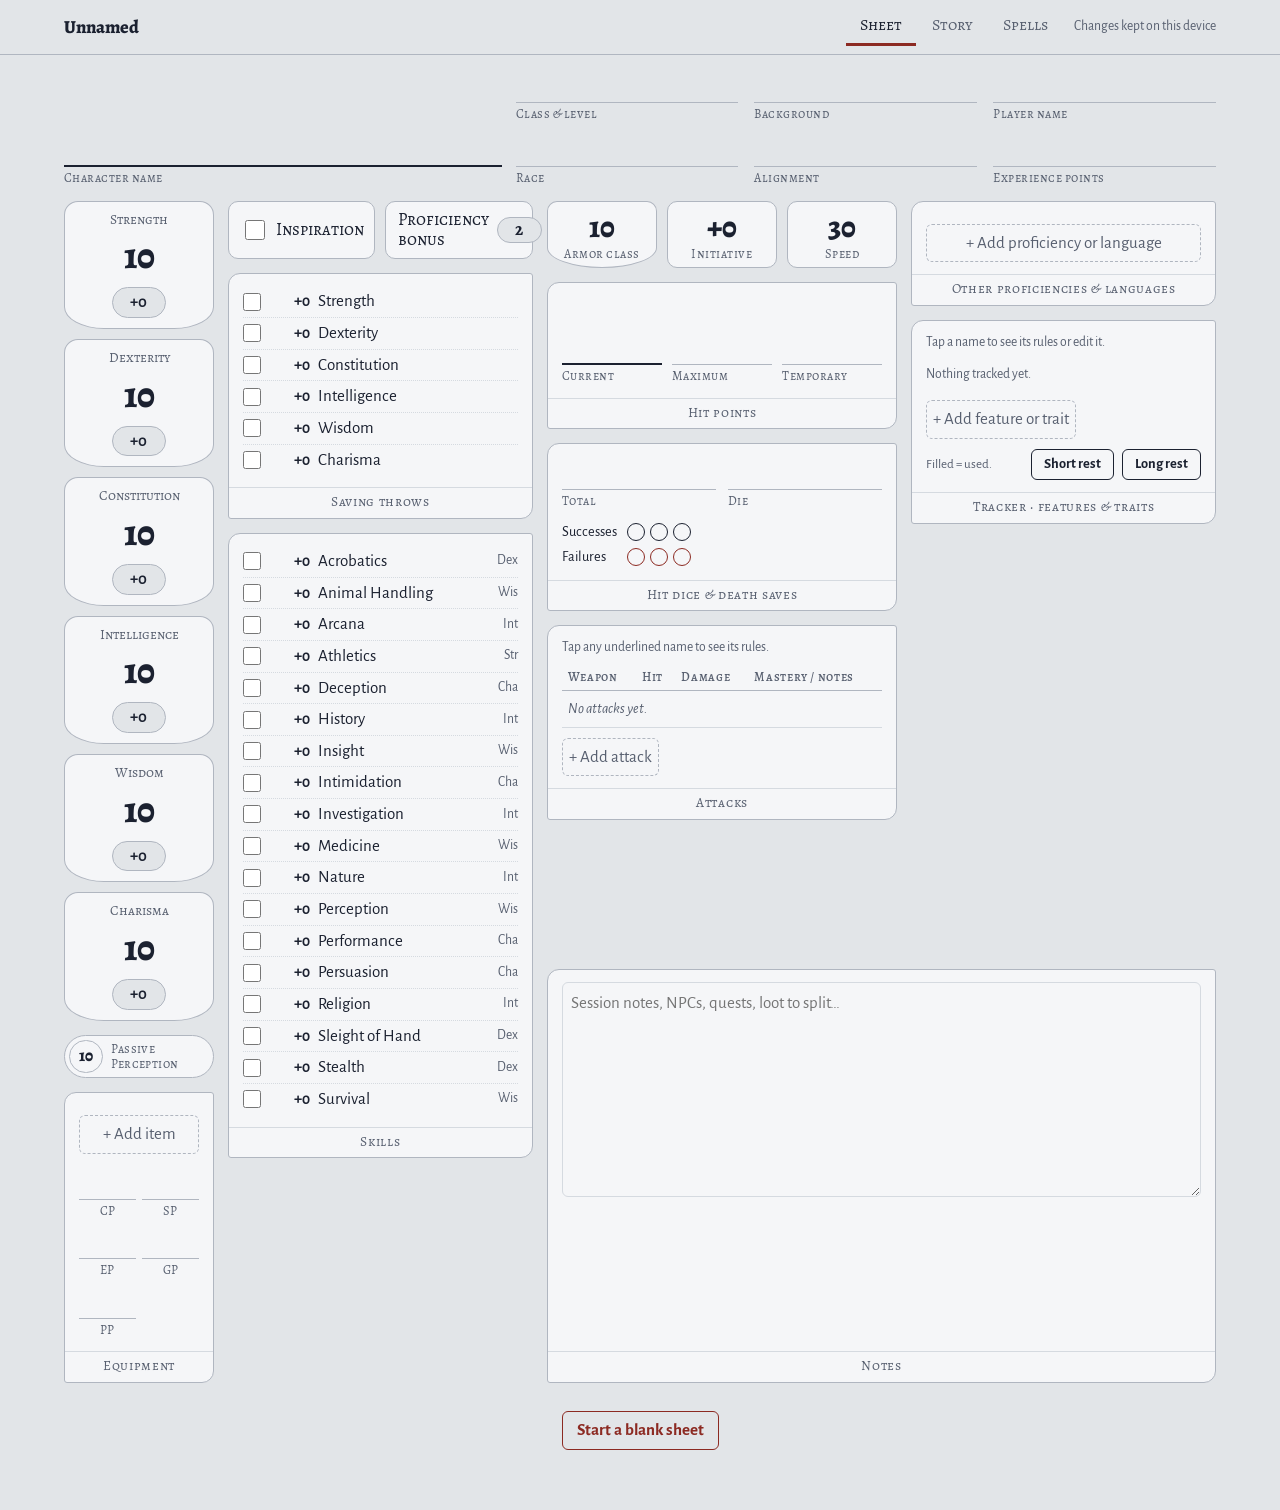
==== index.html @ edb8cc28 "drag and drop to reorder lists" ====
<!DOCTYPE html>
<html lang="en"><head><meta charset="utf-8"><meta name="viewport" content="width=device-width, initial-scale=1, viewport-fit=cover"><title>Blank character sheet</title><link rel="preconnect" href="https://fonts.googleapis.com"><link rel="preconnect" href="https://fonts.gstatic.com" crossorigin><link rel="stylesheet" href="https://fonts.googleapis.com/css2?family=Alegreya:wght@500;700;800&family=Alegreya+SC:wght@500;700&family=Alegreya+Sans:ital,wght@0,400;0,500;0,700;1,400&display=swap"><style id="css">
:root{--paper:#E2E5E8;--sheet:#F5F6F8;--ink:#1B2130;--muted:#586070;--line:#B0B6C0;--soft:#D5DAE0;--accent:#8C2A22;--accent-ink:#FFF6F3;--bronze:#7E6128;color-scheme:light}
@media (prefers-color-scheme:dark){:root:not([data-theme="light"]){--paper:#121519;--sheet:#1A1E25;--ink:#E3E6EB;--muted:#9AA2AF;--line:#3A414D;--soft:#262B34;--accent:#E3806F;--accent-ink:#1A0E0C;--bronze:#CFA960;color-scheme:dark}}
:root[data-theme="dark"]{--paper:#121519;--sheet:#1A1E25;--ink:#E3E6EB;--muted:#9AA2AF;--line:#3A414D;--soft:#262B34;--accent:#E3806F;--accent-ink:#1A0E0C;--bronze:#CFA960;color-scheme:dark}
:root{box-sizing:border-box;padding-top:env(safe-area-inset-top,0px);padding-bottom:env(safe-area-inset-bottom,0px)}
html{scroll-padding-top:calc(env(safe-area-inset-top,0px) + 70px)}
*,*::before,*::after{box-sizing:inherit}
body{margin:0;background:var(--paper);color:var(--ink);font:17px/1.45 "Alegreya Sans",system-ui,-apple-system,"Segoe UI",sans-serif}
body.locked{overflow:hidden}
button,input,textarea,select{font:inherit;color:inherit}
button{cursor:pointer}
:focus-visible{outline:2px solid var(--accent);outline-offset:2px}
.sc{font-family:"Alegreya SC",Georgia,serif;letter-spacing:.03em}
.serif{font-family:"Alegreya",Georgia,serif}

/* top bar */
.bar{position:sticky;top:env(safe-area-inset-top,0px);z-index:20;background:var(--paper);border-bottom:1px solid var(--line)}
.bar-in{max-width:1180px;margin:0 auto;padding:8px 14px;display:flex;align-items:center;gap:12px;flex-wrap:wrap}
.bar-name{font-family:"Alegreya",Georgia,serif;font-weight:800;font-size:1.15rem;flex:1 1 auto;min-width:0;white-space:nowrap;overflow:hidden;text-overflow:ellipsis}
.tabs{display:flex;gap:2px;order:3;width:100%}
.tab{flex:1;background:none;border:0;border-bottom:3px solid transparent;padding:6px 4px;font-family:"Alegreya SC",Georgia,serif;font-size:1rem;color:var(--muted)}
.tab[aria-selected="true"]{color:var(--ink);border-bottom-color:var(--accent)}
.savewrap{display:flex;align-items:center;gap:10px}
.status{font-size:.85rem;color:var(--muted)}
.status.dirty{color:var(--accent)}
.btn{border:1px solid var(--ink);background:var(--ink);color:var(--paper);border-radius:6px;padding:6px 14px;font-weight:700}
.btn:disabled{opacity:.5;cursor:default}
.btn.ghost{background:transparent;color:var(--ink)}
.btn.danger{background:transparent;color:var(--accent);border-color:var(--accent)}
.btn.accent{background:var(--accent);border-color:var(--accent);color:var(--accent-ink)}
@media(min-width:760px){.tabs{order:0;width:auto}.tab{flex:none;padding:6px 14px}}

main{max-width:1180px;margin:0 auto;padding:14px 14px 60px}
.page[hidden]{display:none}

/* boxes */
.box{background:var(--sheet);border:1px solid var(--line);border-radius:12px 3px 12px 3px;display:flex;flex-direction:column;min-width:0}
.box>.body{padding:12px 14px;flex:1}
.lab{font-family:"Alegreya SC",Georgia,serif;font-size:.85rem;letter-spacing:.05em;color:var(--muted);text-align:center;border-top:1px solid var(--soft);padding:4px 8px 6px}

/* fields */
.fld{display:flex;flex-direction:column;min-width:0}
.fld input,.fld textarea,.fld select,.plain{background:transparent;border:0;border-bottom:1px solid var(--line);padding:4px 2px;width:100%;border-radius:0}
.fld textarea,textarea.plain{border:1px solid var(--soft);border-radius:6px;padding:8px;resize:vertical;line-height:1.45}
.fl{font-size:.78rem;color:var(--muted);font-family:"Alegreya SC",Georgia,serif;letter-spacing:.04em;padding-top:2px}
input[type=number]{-moz-appearance:textfield}
input::-webkit-outer-spin-button,input::-webkit-inner-spin-button{-webkit-appearance:none;margin:0}

/* header */
.head{display:grid;gap:14px;grid-template-columns:1fr;margin-bottom:14px}
.cname input{font-family:"Alegreya",Georgia,serif;font-weight:800;font-size:2.4rem;line-height:1.1;border-bottom:2px solid var(--ink);padding:0 2px 4px}
.meta{display:grid;grid-template-columns:repeat(2,minmax(0,1fr));gap:10px 16px}
@media(min-width:760px){.head{grid-template-columns:minmax(0,1fr) minmax(0,1.6fr);align-items:end}.meta{grid-template-columns:repeat(3,minmax(0,1fr))}}

/* sheet grid */
.grid{display:grid;gap:14px;grid-template-columns:1fr}
.col{display:flex;flex-direction:column;gap:14px;min-width:0}
@media(min-width:760px){.grid{grid-template-columns:150px minmax(0,1fr)}.grid>.span2{grid-column:1/-1}}
@media(min-width:1060px){.grid{grid-template-columns:150px minmax(0,1fr) minmax(0,1.15fr) minmax(0,1fr)}.grid>.span2{grid-column:auto}}

/* abilities */
.abils{display:grid;grid-template-columns:repeat(3,minmax(0,1fr));gap:10px}
@media(min-width:760px){.abils{grid-template-columns:1fr}}
.abil{background:var(--sheet);border:1px solid var(--line);border-radius:14px 14px 40px 40px/14px 14px 22px 22px;text-align:center;padding:8px 6px 10px;display:flex;flex-direction:column;align-items:center}
.abil .an{font-family:"Alegreya SC",Georgia,serif;font-size:.85rem;color:var(--muted)}
.abil input{width:100%;text-align:center;border:0;background:transparent;font-family:"Alegreya",Georgia,serif;font-weight:800;font-size:2.3rem;line-height:1;margin:2px 0 6px;padding:0}
.abil .am{min-width:3.2em;text-align:center;border:1px solid var(--line);border-radius:999px;background:var(--paper);padding:2px 0;font-weight:700}

/* small stat tiles */
.tiles{display:grid;grid-template-columns:repeat(3,minmax(0,1fr));gap:10px}
.tile{background:var(--sheet);border:1px solid var(--line);border-radius:10px;text-align:center;padding:8px 4px 4px;display:flex;flex-direction:column;justify-content:space-between}
.tile .big{font-family:"Alegreya",Georgia,serif;font-weight:800;font-size:1.9rem;line-height:1.1}
.tile input{text-align:center;border:0;background:transparent;width:100%;font-family:"Alegreya",Georgia,serif;font-weight:800;font-size:1.9rem;line-height:1.1;padding:0}
.tile .fl{text-align:center}
.shield{border-radius:10px 10px 50% 50%/10px 10px 30% 30%}

.row2{display:flex;flex-wrap:wrap;gap:10px;align-items:stretch}
.row2 .insp{flex:1 1 130px;min-width:0}
.row2 .insp label{line-height:1.2}
.insp{display:flex;align-items:center;gap:10px;background:var(--sheet);border:1px solid var(--line);border-radius:10px;padding:8px 12px}
.insp label{display:flex;align-items:center;gap:8px;font-family:"Alegreya SC",Georgia,serif}
.insp input[type=checkbox]{width:20px;height:20px;accent-color:var(--accent)}
.profin{flex:none;width:2.6em;text-align:center;border:1px solid var(--line);border-radius:999px;background:var(--paper);font-weight:700;padding:2px 0}

/* checks */
.checks{list-style:none;margin:0;padding:0}
.checks li{display:flex;align-items:center;gap:8px;padding:3px 0;border-bottom:1px dotted var(--soft)}
.checks li:last-child{border-bottom:0}
.checks input{width:18px;height:18px;accent-color:var(--ink);margin:0;flex:none}
.checks .v{width:2.4em;text-align:right;font-weight:700;font-variant-numeric:tabular-nums;flex:none}
.checks .ab{color:var(--muted);font-size:.85rem;margin-left:auto}
.checks label{display:flex;align-items:center;gap:8px;flex:1;cursor:pointer}
.passive{display:flex;align-items:center;gap:8px;background:var(--sheet);border:1px solid var(--line);border-radius:999px;padding:4px 10px 4px 4px}
.passive .big{font-family:"Alegreya",Georgia,serif;font-weight:800;font-size:1.05rem;width:2em;height:2em;flex:none;border:1px solid var(--line);border-radius:50%;display:grid;place-items:center}
.passive .sc{font-size:.78rem;line-height:1.2;color:var(--muted)}

/* hp */
.hp{display:grid;grid-template-columns:repeat(3,minmax(0,1fr));gap:10px;align-items:end}
.hp .cur input{font-family:"Alegreya",Georgia,serif;font-weight:800;font-size:2.6rem;text-align:center;border-bottom:2px solid var(--ink)}
.hp .fld input{text-align:center}
.ds{display:grid;grid-template-columns:auto 1fr;gap:4px 10px;align-items:center;font-size:.9rem}

/* pips */
.pips{display:inline-flex;gap:5px;flex-wrap:wrap;vertical-align:middle}.ds .pips{flex-wrap:nowrap}
.pip{width:18px;height:18px;border-radius:50%;border:1.5px solid var(--ink);background:transparent;padding:0}
.pip.on{background:var(--ink)}
.pips.red .pip{border-color:var(--accent)}.pips.red .pip.on{background:var(--accent)}

/* entries */
.list{display:flex;flex-direction:column}
.grip{cursor:grab;touch-action:none;user-select:none;-webkit-user-select:none;color:var(--muted);padding:2px 4px;font-size:1.05rem;line-height:1;flex:none;border-radius:4px}
.grip:hover{color:var(--ink)}
.dragging{background:var(--soft);cursor:grabbing}
.dragging .grip{cursor:grabbing}
.tl,.wn{display:flex;align-items:center;gap:6px;min-width:0}
@media print{.grip{display:none}}
.erow{display:flex;align-items:center;gap:8px 12px;flex-wrap:wrap;padding:7px 0;border-bottom:1px solid var(--soft)}
.ename{background:none;border:0;padding:0;text-align:left;font-weight:700;text-decoration:underline;text-decoration-style:dotted;text-decoration-color:var(--accent);text-decoration-thickness:2px;text-underline-offset:4px}
.ename:hover{color:var(--accent)}
.ename.norule{text-decoration-color:var(--line);font-weight:500}
.erow .atk{font-variant-numeric:tabular-nums;font-weight:700;margin-left:auto}
.erow .dmg{color:var(--muted);min-width:7.5em;text-align:right}
.erow .note{color:var(--muted);font-size:.88rem;font-style:italic}
.erow .pips{margin-left:auto}
.erow.spell input[type=checkbox]{width:17px;height:17px;accent-color:var(--accent);margin:0}
.add{background:none;border:1px dashed var(--line);border-radius:6px;color:var(--muted);padding:6px;margin-top:10px}
.add:hover{color:var(--ink);border-color:var(--ink)}
.hint{font-size:.85rem;color:var(--muted);margin:0 0 6px}

/* attacks table */
.scroll{overflow-x:auto}
.atable{width:100%;border-collapse:collapse;font-size:.92rem}
.atable th{text-align:left;font-family:"Alegreya SC",Georgia,serif;font-size:.78rem;letter-spacing:.05em;color:var(--muted);font-weight:500;padding:4px 6px;border-bottom:1px solid var(--line)}
.atable td{padding:7px 6px;border-bottom:1px solid var(--soft);vertical-align:top}
.atable td.n{font-variant-numeric:tabular-nums;white-space:nowrap;font-weight:700}
.atable td.d{white-space:nowrap}
.atable .empty td{color:var(--muted);font-style:italic}
.rl{background:none;border:0;padding:0;font:inherit;color:inherit;text-align:left;text-decoration:underline dotted var(--accent);text-decoration-thickness:2px;text-underline-offset:3px}
.rl:hover{color:var(--accent)}
/* tracker */
.trk{display:flex;flex-direction:column}
.tr{display:flex;flex-wrap:wrap;align-items:center;gap:6px 12px;justify-content:space-between;padding:8px 0;border-bottom:1px solid var(--soft)}
.tr .tn{display:flex;flex-direction:column;min-width:0}
.tr .rl{font-weight:700}
.tr .sub{font-size:.82rem;color:var(--muted)}
.tr .pip{width:22px;height:22px}
.pool{display:flex;align-items:center;gap:6px;color:var(--muted)}
.pool input{width:4em;text-align:center;border:1px solid var(--line);border-radius:999px;background:var(--paper);padding:2px 0;color:var(--ink);font-weight:700}
.rests{display:flex;flex-wrap:wrap;align-items:center;gap:8px;justify-content:space-between;margin-top:10px}
.rests .sub{font-size:.82rem;color:var(--muted)}
.rests .btn{padding:4px 12px;font-size:.9rem}
.opts{display:flex;flex-wrap:wrap;gap:6px 16px;padding:4px 0}
.opts label{display:flex;align-items:center;gap:6px}
.opts input{width:17px;height:17px;accent-color:var(--accent);margin:0}

.grid>.notes{grid-column:1/-1}
@media(min-width:1060px){.grid>.col:nth-child(1),.grid>.col:nth-child(2){grid-row:1/3}.grid>.notes{grid-column:3/5;grid-row:2}}
.notes .box{flex:1}
.notes textarea{width:100%;min-height:180px;background:transparent;border:1px solid var(--soft);border-radius:6px;padding:8px;resize:vertical;line-height:1.45}
.coins{display:grid;grid-template-columns:repeat(auto-fit,minmax(42px,1fr));gap:6px;margin-top:12px}
.coins .fld input{text-align:center}
.coins .fl{text-align:center}

/* story */
.story{display:grid;gap:14px;grid-template-columns:1fr}
@media(min-width:760px){.story{grid-template-columns:minmax(0,1fr) minmax(0,1.6fr)}}
.phys{display:grid;grid-template-columns:repeat(3,minmax(0,1fr));gap:10px 16px}

/* spells */
.spellhead{display:grid;grid-template-columns:repeat(2,minmax(0,1fr));gap:12px;margin-bottom:14px}
@media(min-width:760px){.spellhead{grid-template-columns:2fr 1.3fr 1fr 1fr}}
.spellgrid{display:grid;gap:14px;grid-template-columns:1fr}
@media(min-width:760px){.spellgrid{grid-template-columns:repeat(2,minmax(0,1fr))}}
@media(min-width:1060px){.spellgrid{grid-template-columns:repeat(3,minmax(0,1fr))}}
.lvl summary{list-style:none;cursor:pointer;display:flex;align-items:center;gap:10px;padding:10px 14px}
.lvl summary::-webkit-details-marker{display:none}
.lvl .ln{font-family:"Alegreya",Georgia,serif;font-weight:800;font-size:1.6rem;width:1.6em;height:1.6em;display:grid;place-items:center;border:1.5px solid var(--ink);border-radius:50%;flex:none;line-height:1}
.lvl .lt{font-family:"Alegreya SC",Georgia,serif;flex:1}
.lvl .cnt{color:var(--muted);font-size:.85rem}
.lvl .body{padding-top:0}
.slots{display:flex;align-items:center;gap:10px;flex-wrap:wrap;padding:6px 0 4px;font-size:.9rem;color:var(--muted)}
.slots input{width:3em;text-align:center;border:1px solid var(--line);border-radius:999px;background:var(--paper);padding:1px 0;color:var(--ink);font-weight:700}

.foot{margin-top:28px;display:flex;justify-content:center}

/* modal */
.ov{position:fixed;inset:0;background:rgba(10,12,16,.5);z-index:50;display:flex;align-items:flex-end;justify-content:center}
.modal{background:var(--sheet);color:var(--ink);width:100%;max-width:620px;max-height:88vh;overflow:auto;border-radius:16px 16px 0 0;padding:18px 18px calc(18px + env(safe-area-inset-bottom,0px));box-shadow:0 -8px 40px rgba(0,0,0,.25);animation:up .18s ease-out}
@media(min-width:700px){.ov{align-items:center;padding:20px}.modal{border-radius:14px 4px 14px 4px;max-height:84vh;animation:none}}
@keyframes up{from{transform:translateY(30px);opacity:.4}to{transform:none;opacity:1}}
@media(prefers-reduced-motion:reduce){.modal{animation:none}}
.mhead{display:flex;align-items:flex-start;gap:10px}
.mhead h2{font-family:"Alegreya",Georgia,serif;font-weight:800;font-size:1.75rem;line-height:1.15;margin:0;flex:1}
.x{background:none;border:1px solid var(--line);border-radius:50%;width:34px;height:34px;font-size:1.2rem;line-height:1;flex:none}
.tag{color:var(--bronze);font-family:"Alegreya SC",Georgia,serif;margin:4px 0 0}
.mmeta{display:flex;flex-wrap:wrap;gap:8px;margin:12px 0 0}
.chip{border:1px solid var(--line);border-radius:999px;padding:2px 10px;font-size:.9rem}
.chip b{font-variant-numeric:tabular-nums}
.rules{font-family:"Alegreya",Georgia,serif;font-size:1.05rem;line-height:1.6;margin-top:14px;border-top:1px solid var(--soft);padding-top:6px;max-width:62ch}
.rules p{margin:10px 0}
.empty{color:var(--muted);font-style:italic}
.mact{display:flex;gap:10px;flex-wrap:wrap;margin-top:18px;align-items:center}
.mact .sp{flex:1}
.form{display:grid;gap:12px;margin-top:12px}
.form .two{display:grid;grid-template-columns:1fr 1fr;gap:12px}
.modal .form textarea{min-height:220px}
.msg{font-size:.88rem;color:var(--accent);min-height:1.2em}

/* print / PDF */
@page{margin:12mm}
@media print{
 :root,:root[data-theme="dark"],:root:not([data-theme="light"]){--paper:#fff;--sheet:#fff;--ink:#1B2130;--muted:#586070;--line:#B0B6C0;--soft:#D5DAE0;--accent:#8C2A22;--accent-ink:#FFF6F3;--bronze:#7E6128;color-scheme:light}
 body{background:#fff;font-size:13px}
 .bar,.foot,.add,.rests,.hint,.ov{display:none!important}
 main{max-width:none;padding:0}
 .page[hidden]{display:block!important}
 .page+.page{break-before:page}
 .box,.abil,.tile,.tr,.atable tr{break-inside:avoid}
 .scroll{overflow:visible}
 *{-webkit-print-color-adjust:exact;print-color-adjust:exact}
}
</style></head><body><div id="root"></div><script type="application/json" id="state">{"savedAt":0,"f":{"name":"","classLevel":"","background":"","player":"","race":"","alignment":"","xp":"","str":"10","dex":"10","con":"10","int":"10","wis":"10","cha":"10","prof":"2","insp":false,"ac":"10","speed":"30","hpMax":"","hpCur":"","hpTemp":"","hdType":"","hdTotal":"","dsS":0,"dsF":0,"saves":{},"skills":{},"traits":"","ideals":"","bonds":"","flaws":"","coins":{"cp":"","sp":"","ep":"","gp":"","pp":""},"age":"","height":"","weight":"","eyes":"","skin":"","hair":"","appearance":"","backstory":"","allies":"","orgName":"","symbol":"","addFeatures":"","treasure":""},"attacks":[],"features":[],"prof":[],"equip":[],"sp":{"cls":"","ability":"","levels":[{"slots":"","used":0,"list":[]},{"slots":"","used":0,"list":[]},{"slots":"","used":0,"list":[]},{"slots":"","used":0,"list":[]},{"slots":"","used":0,"list":[]},{"slots":"","used":0,"list":[]},{"slots":"","used":0,"list":[]},{"slots":"","used":0,"list":[]},{"slots":"","used":0,"list":[]},{"slots":"","used":0,"list":[]}]},"lib":{"greatweaponfighting":{"name":"Great Weapon Fighting","tag":"Fighting style","aka":["gwf"],"text":"Applies to damage rolls for attacks with a melee weapon you hold in two hands; the weapon must be two-handed or versatile.\n\n2014 rules: when a damage die shows a 1 or 2, reroll it and keep the new result, even if it's another 1 or 2.\n2024 rules: treat any 1 or 2 on a damage die as a 3."},"lucky":{"name":"Lucky","tag":"Feat","text":"2014 rules: you have 3 luck points, regained on a long rest. When you make an attack roll, ability check or saving throw, spend a point to roll an extra d20 and pick which die counts. You can also spend one when you're attacked, rolling a d20 and choosing whether the attacker uses that roll or theirs.\n\n2024 rules: your luck points equal your proficiency bonus, regained on a long rest. Spend one to gain advantage on a d20 test, or to give an attacker disadvantage on an attack roll against you."},"savageattacker":{"name":"Savage Attacker","tag":"Feat","text":"Once per turn, when you hit with a weapon, roll the weapon's damage dice twice and use whichever total you like.\n\n2014 wording: applies to melee weapon attacks; you reroll the damage dice and can use either roll."},"greatsword":{"name":"Greatsword","tag":"Martial melee weapon","aka":["greatswor"],"text":"Damage 2d6 slashing. Heavy, two-handed. 6 lb.\n\nAttack bonus: Strength modifier + proficiency bonus.\n\nWeapon mastery (2024): Graze. If your attack misses, the target still takes damage equal to the ability modifier you used for the attack, of the weapon's damage type. This damage can't be increased."},"javelin":{"name":"Javelin","tag":"Simple melee weapon","text":"Damage 1d6 piercing. Thrown (range 30/120 ft). 2 lb.\n\nUses Strength for attack and damage, even when thrown.\n\nWeapon mastery (2024): Slow. When you hit and deal damage, the target's speed drops by 10 feet until the start of your next turn. Hitting it again doesn't lower it further."},"spear":{"name":"Spear","tag":"Simple melee weapon","text":"Damage 1d6 piercing, or 1d8 when held in two hands (versatile). Thrown (range 20/60 ft). 3 lb.\n\nWeapon mastery (2024): Sap. A creature you hit has disadvantage on its next attack roll before the start of your next turn."},"flail":{"name":"Flail","tag":"Martial melee weapon","text":"Damage 1d8 bludgeoning. 2 lb.\n\nWeapon mastery (2024): Sap. A creature you hit has disadvantage on its next attack roll before the start of your next turn."},"dagger":{"name":"Dagger","tag":"Simple melee weapon","text":"Damage 1d4 piercing. Finesse, light, thrown (range 20/60 ft). 1 lb.\n\nWeapon mastery (2024): Nick. When you make the extra attack from the light property, you make it as part of the Attack action instead of with a bonus action (once per turn)."},"chainmail":{"name":"Chain mail","tag":"Heavy armor","aka":["chainmailarmor"],"text":"Armor Class 16 (Dexterity doesn't add). Needs Strength 13, or your speed drops by 10 feet. Disadvantage on Dexterity (Stealth) checks. 55 lb."},"healerskit":{"name":"Healer's kit","tag":"Adventuring gear","aka":["healerkit","healerskit"],"text":"Ten uses. As an action (2024: Utilize action), spend one use to stabilize a creature at 0 hit points without making a Wisdom (Medicine) check."},"dungeoneerspack":{"name":"Dungeoneer's pack","tag":"Equipment pack","aka":["dungoneersbackpack","dungeoneersbackpack","dungoneerspack"],"text":"Contains a backpack, a crowbar, a hammer, 10 pitons, 10 torches, a tinderbox, 10 days of rations and a waterskin, plus 50 feet of hempen rope strapped to the side."},"quiver":{"name":"Quiver","tag":"Adventuring gear","text":"Holds up to 20 arrows (or bolts in some editions), keeping them at hand for drawing."},"smithstools":{"name":"Smith's tools","tag":"Artisan's tools","aka":["smithtools"],"text":"Proficiency lets you add your proficiency bonus to checks for working, repairing or identifying metal items, such as mending armor, forcing open metal fittings or judging the quality of a blade."},"diceset":{"name":"Dice set","tag":"Gaming set","aka":["gamingset","gamingsetdice","dice"],"text":"Proficiency lets you add your proficiency bonus to checks to play games of dice, and to spot someone cheating at them."},"giant":{"name":"Giant","tag":"Language","aka":["giantlanguage"],"text":"Spoken by giants and ogres. Written with the Dwarvish script."},"common":{"name":"Common","tag":"Language","aka":["commonlanguage"],"text":"The widely spoken trade language of most lands. Written with the Common script."},"slow":{"name":"Slow","tag":"Weapon mastery (2024)","text":"When you hit a creature and deal damage, its speed is reduced by 10 feet until the start of your next turn. Multiple hits don't reduce it beyond 10 feet."},"sap":{"name":"Sap","tag":"Weapon mastery (2024)","text":"A creature you hit has disadvantage on its next attack roll before the start of your next turn."},"graze":{"name":"Graze","tag":"Weapon mastery (2024)","text":"If your attack misses, the target still takes damage equal to the ability modifier you used for the attack. The damage can't be increased."},"longsword":{"name":"Longsword","tag":"Martial melee weapon","text":"Damage 1d8 slashing, or 1d10 when held in two hands (versatile). 3 lb.\n\nWeapon mastery (2024): Sap. A creature you hit has disadvantage on its next attack roll before the start of your next turn."},"shield":{"name":"Shield","tag":"Shield","text":"While holding a shield, your Armor Class increases by 2. You can't use a two-handed weapon while holding it. 6 lb."},"darkvision":{"name":"Darkvision","tag":"Trait","text":"You can see in dim light within range as if it were bright light, and in darkness as if it were dim light. You see only shades of gray in darkness."},"frightened":{"name":"Frightened","tag":"Condition","text":"Disadvantage on ability checks and attack rolls while the source of fear is within line of sight.\n\nThe creature can't willingly move closer to the source of its fear."},"prone":{"name":"Prone","tag":"Condition","text":"The creature can only crawl, or spend half its speed to stand up.\n\nDisadvantage on its attack rolls. Attacks against it have advantage within 5 feet, and disadvantage from farther away."},"concentration":{"name":"Concentration","tag":"Spellcasting rule","text":"You can concentrate on only one spell at a time; casting another concentration spell ends the first.\n\nWhen you take damage, make a Constitution save to keep concentrating: DC 10 or half the damage taken, whichever is higher (max 30). Concentration also ends if you are incapacitated or die."}}}</script><script id="app">
(function(){
"use strict";
const HEAD_LINKS='<link rel="preconnect" href="https://fonts.googleapis.com"><link rel="preconnect" href="https://fonts.gstatic.com" crossorigin><link rel="stylesheet" href="https://fonts.googleapis.com/css2?family=Alegreya:wght@500;700;800&family=Alegreya+SC:wght@500;700&family=Alegreya+Sans:ital,wght@0,400;0,500;0,700;1,400&display=swap">';
const KEY='charsheet-blank-draft-v1';
let S=JSON.parse(document.getElementById('state').textContent);
const BASE=S.savedAt||0;
let dirty=false,saving=false,RO=false,ART=null,SAMPLE=null,saveMsg='';
try{const d=JSON.parse(localStorage.getItem(KEY)||'null');if(d&&d.base===BASE&&d.state){S=d.state;dirty=true}}catch(e){}

const ABIL=[['str','Strength'],['dex','Dexterity'],['con','Constitution'],['int','Intelligence'],['wis','Wisdom'],['cha','Charisma']];
const SHORT={str:'Str',dex:'Dex',con:'Con',int:'Int',wis:'Wis',cha:'Cha'};
const SKILLS=[['acrobatics','Acrobatics','dex'],['animal','Animal Handling','wis'],['arcana','Arcana','int'],['athletics','Athletics','str'],['deception','Deception','cha'],['history','History','int'],['insight','Insight','wis'],['intimidation','Intimidation','cha'],['investigation','Investigation','int'],['medicine','Medicine','wis'],['nature','Nature','int'],['perception','Perception','wis'],['performance','Performance','cha'],['persuasion','Persuasion','cha'],['religion','Religion','int'],['sleight','Sleight of Hand','dex'],['stealth','Stealth','dex'],['survival','Survival','wis']];
const KINDS={attacks:{add:'Add attack'},features:{add:'Add feature or trait'},prof:{add:'Add proficiency or language'},equip:{add:'Add item'},spell:{add:'Add spell'}};

/* helpers */
function h(tag,a,...kids){const e=document.createElement(tag);if(a)for(const k in a){const v=a[k];if(v==null||v===false)continue;if(k==='class')e.className=v;else if(k.slice(0,2)==='on')e.addEventListener(k.slice(2),v);else e.setAttribute(k,v===true?'':v)}for(const c of kids.flat()){if(c==null||c===false)continue;e.append(c.nodeType?c:document.createTextNode(String(c)))}return e}
const n=v=>{const x=parseInt(v,10);return isNaN(x)?0:x};
const sg=x=>(x>=0?'+':'')+x;
function gp(p){return p.split('.').reduce((o,k)=>o==null?undefined:o[k],S)}
function sp(p,v){const ks=p.split('.');let o=S;for(let i=0;i<ks.length-1;i++){if(o[ks[i]]==null)o[ks[i]]={};o=o[ks[i]]}o[ks[ks.length-1]]=v;changed()}
const M=a=>Math.floor((n(S.f[a])-10)/2);
const P=()=>n(S.f.prof);
const saveV=a=>M(a)+(S.f.saves&&S.f.saves[a]?P():0);
const skillV=(k,a)=>M(a)+(S.f.skills&&S.f.skills[k]?P():0);
const runeDC=()=>8+P()+M('con');

const D={};let dk=0;
function dv(fn,cls){const k='d'+(dk++);D[k]=fn;return h('span',{'data-d':k,class:cls||null},fn())}
function derive(){document.querySelectorAll('[data-d]').forEach(e=>{const f=D[e.dataset.d];if(f){const v=String(f());if(e.textContent!==v)e.textContent=v}})}

function inp(path,o){o=o||{};const e=o.area?h('textarea',{rows:o.rows||3,placeholder:o.ph||null,'aria-label':o.label||null}):h('input',{type:'text',inputmode:o.num?'numeric':null,placeholder:o.ph||null,'aria-label':o.label||null,class:o.cls||null});const v=gp(path);e.value=v==null?'':v;e.addEventListener('input',()=>{sp(path,e.value);derive();if(o.after)o.after()});return e}
function fld(path,label,o){o=o||{};return h('label',{class:'fld '+(o.wrap||'')},inp(path,Object.assign({},o,{label})),h('span',{class:'fl'},label))}
function box(label,body,cls){return h('section',{class:'box '+(cls||'')},h('div',{class:'body'},body),h('div',{class:'lab'},label))}

function pips(getMax,path,label,cls){const w=h('span',{class:'pips '+(cls||''),role:'group','aria-label':label});function r(){w.textContent='';const max=getMax();let v=n(gp(path));if(v>max)v=max;for(let i=0;i<max;i++){const on=i<v;w.append(h('button',{type:'button',class:'pip'+(on?' on':''),'aria-label':label+' '+(i+1),'aria-pressed':String(on),onclick:()=>{sp(path,v>i?i:i+1);r()}}))}}r();w.rerender=r;return w}

function norm(s){return String(s||'').toLowerCase().replace(/\(.*?\)/g,'').replace(/[x×]\s*\d+|\d+\s*[x×]/g,'').replace(/[^a-z0-9æøåäöüéè]/g,'')}
function ruleKey(name){const k=norm(name);if(!k)return null;const L=S.lib;if(L[k])return k;if(k.endsWith('s')&&L[k.slice(0,-1)])return k.slice(0,-1);for(const key in L){const aka=L[key].aka||[];if(aka.includes(k)||(k.endsWith('s')&&aka.includes(k.slice(0,-1))))return key}return null}
const rule=name=>{const k=ruleKey(name);return k?S.lib[k]:(BUILTIN[norm(name)]||null)};

/* attack masteries and options: [name, short summary for the table, full rules] */
const MASTERY=[
 ['Cleave','hit a second creature within 5 ft (once per turn)','If you hit a creature with a melee attack roll using this weapon, you can make a melee attack roll with the weapon against a second creature within 5 feet of the first that is also within your reach. On a hit, the second creature takes the weapon\'s damage, but don\'t add your ability modifier unless it\'s negative.\n\nYou can make this extra attack only once per turn.'],
 ['Graze','on a miss, still deal damage equal to your ability modifier','If your attack roll with this weapon misses a creature, you can deal damage to that creature equal to the ability modifier you used to make the attack roll. This damage is the same type dealt by the weapon, and it can be increased only by increasing the ability modifier.'],
 ['Nick','the Light extra attack is part of the Attack action','When you make the extra attack of the Light property, you can make it as part of the Attack action instead of as a bonus action. You can make this extra attack only once per turn.'],
 ['Push','push a Large or smaller target 10 ft away','If you hit a creature with this weapon, you can push the creature up to 10 feet straight away from yourself if it is Large or smaller.'],
 ['Sap','target has disadvantage on its next attack roll','If you hit a creature with this weapon, that creature has Disadvantage on its next attack roll before the start of your next turn.'],
 ['Slow','target loses 10 ft of speed','If you hit a creature with this weapon and deal damage to it, you can reduce its speed by 10 feet until the start of your next turn. Hitting it more than once doesn\'t reduce its speed by more than 10 feet.'],
 ['Topple','Con save or the target falls prone','If you hit a creature with this weapon, you can force the creature to make a Constitution saving throw (DC 8 + the ability modifier used for the attack + your proficiency bonus). On a failed save, the creature has the Prone condition.'],
 ['Vex','advantage on your next attack against the target','If you hit a creature with this weapon and deal damage to it, you have Advantage on your next attack roll against that creature before the end of your next turn.']];
const ATK_OPTS=[
 ['Great Weapon Fighting','Fighting style','damage dice of 1–2 count as 3','When you roll damage for an attack you make with a melee weapon that you are holding with two hands, you can treat any 1 or 2 on a damage die as a 3. The weapon must have the Two-Handed or Versatile property.'],
 ['Dueling','Fighting style','+2 damage when wielding it one-handed with no other weapon','When you\'re holding a melee weapon in one hand and no other weapons, you gain a +2 bonus to damage rolls with that weapon.'],
 ['Archery','Fighting style','+2 to hit with ranged weapons','You gain a +2 bonus to attack rolls you make with ranged weapons.'],
 ['Two-Weapon Fighting','Fighting style','add your ability modifier to the extra Light attack','When you make an extra attack as a result of using a weapon that has the Light property, you can add your ability modifier to the damage of that attack if you aren\'t already adding it.'],
 ['Thrown Weapon Fighting','Fighting style','+2 damage with thrown weapon attacks','When you hit with a ranged attack roll using a weapon that has the Thrown property, you gain a +2 bonus to the damage roll.'],
 ['Savage Attacker','Feat','once per turn, roll damage dice twice and use either','You\'ve trained to deal particularly damaging strikes. Once per turn when you hit a target with a weapon, you can roll the weapon\'s damage dice twice and use either roll against the target.'],
 ['Great Weapon Master','Feat','+proficiency bonus damage with Heavy weapons; bonus attack after a crit or kill','Heavy Weapon Mastery: when you hit a creature with a weapon that has the Heavy property as part of the Attack action, you can cause the weapon to deal extra damage equal to your proficiency bonus.\n\nHew: immediately after you score a critical hit with a melee weapon or reduce a creature to 0 hit points with one, you can make one attack with the same weapon as a bonus action.'],
 ['Sharpshooter','Feat','ignore half and three-quarters cover; no disadvantage at long range or in melee','Bypass Cover: your ranged attacks with weapons ignore half cover and three-quarters cover.\n\nFiring in Melee: being within 5 feet of an enemy doesn\'t impose Disadvantage on your attack rolls with ranged weapons.\n\nLong Shots: attacking at long range doesn\'t impose Disadvantage on your attack rolls with ranged weapons.'],
 ['Polearm Master','Feat','bonus-action 1d4 butt-end attack; strike creatures entering your reach','Pole Strike: immediately after you take the Attack action with a Quarterstaff, a Spear, or a weapon with the Heavy and Reach properties, you can use a bonus action to make a melee attack with the opposite end of the weapon. It deals 1d4 bludgeoning damage.\n\nReactive Strike: while holding such a weapon, you can take a reaction to make one melee attack against a creature that enters the reach you have with that weapon.']];
const BUILTIN={},SUMMARY={};
MASTERY.forEach(([nm,s,t])=>{BUILTIN[norm(nm)]={name:nm,tag:'Weapon mastery',text:t};SUMMARY[nm]=s});
ATK_OPTS.forEach(([nm,tg,s,t])=>{BUILTIN[norm(nm)]={name:nm,tag:tg,text:t};SUMMARY[nm]=s});
function paras(t){return String(t).split(/\n\s*\n/).map(p=>{const e=h('p');p.split('\n').forEach((l,i)=>{if(i)e.append(h('br'));e.append(l)});return e})}
const kindOf=key=>key.indexOf('sp.')===0?'spell':key;

/* save state */
let draftT=null;
function changed(){dirty=true;updateSaveUI();clearTimeout(draftT);draftT=setTimeout(()=>{try{localStorage.setItem(KEY,JSON.stringify({base:BASE,state:S}))}catch(e){}},400)}
const esc=s=>String(s).replace(/[&<>"]/g,c=>({'&':'&amp;','<':'&lt;','>':'&gt;','"':'&quot;'}[c]));
function buildHTML(){const css=document.getElementById('css').textContent;const app=document.getElementById('app').textContent;const json=JSON.stringify(S).replace(/</g,'\\u003c');const end='</'+'script>';return '<!DOCTYPE html>\n<html lang="en"><head><meta charset="utf-8"><meta name="viewport" content="width=device-width, initial-scale=1, viewport-fit=cover"><title>'+esc((S.f.name||'Character')+' – character sheet')+'</title>'+HEAD_LINKS+'<style id="css">'+css+'</style></head><body><div id="root"></div><script type="application/json" id="state">'+json+end+'<script id="app">'+app+end+'</body></html>'}
async function save(){if(!ART||saving||RO)return;saving=true;saveMsg='';updateSaveUI();const prev=S.savedAt;S.savedAt=Date.now();try{await ART.publish(buildHTML());dirty=false;saving=false;updateSaveUI()}catch(e){S.savedAt=prev;saving=false;const c=e&&e.code;if(c==='not_writer'||c==='not_granted'){RO=true}else if(c==='conflict'){saveMsg='A newer version was saved elsewhere. Loading it now.'}else if(c==='rate_limited'){saveMsg='Saving too often. Wait a moment, then save again.'}else if(c==='too_large'){saveMsg='Sheet is too large to save. Shorten some rules text.'}else{saveMsg='Save didn’t go through. Try again.'}updateSaveUI()}}
let saveBtn,statusEl;
function updateSaveUI(){if(!saveBtn)return;if(RO){saveBtn.hidden=true;statusEl.textContent='View only. Edits stay on this device.';statusEl.className='status';return}if(!ART){saveBtn.hidden=true;statusEl.textContent='Changes kept on this device';statusEl.className='status';return}saveBtn.hidden=false;saveBtn.disabled=saving||!dirty;saveBtn.textContent=saving?'Saving…':'Save sheet';statusEl.textContent=saveMsg||(saving?'':dirty?'Unsaved changes':'Saved');statusEl.className='status'+(dirty||saveMsg?' dirty':'')}

/* entry lists */
/* drag to reorder: ⠿ handle works with mouse and touch; arrow keys move the item when the handle has focus */
function grip(key,i,r){const g=h('span',{class:'grip',role:'button',tabindex:'0','data-grip':key+':'+i,title:'Drag to reorder','aria-label':'Reorder. Drag, or use the arrow keys.'},'⠿');
 g.addEventListener('keydown',e=>{if(e.key!=='ArrowUp'&&e.key!=='ArrowDown')return;e.preventDefault();const arr=gp(key),j=i+(e.key==='ArrowUp'?-1:1);if(j<0||j>=arr.length)return;
  [arr[i],arr[j]]=[arr[j],arr[i]];changed();r();const ng=document.querySelector('[data-grip="'+key+':'+j+'"]');if(ng)ng.focus()});
 g.addEventListener('pointerdown',e=>{if(e.button)return;e.preventDefault();const row=g.closest('[data-i]'),box=row.parentNode;g.setPointerCapture(e.pointerId);row.classList.add('dragging');
  const move=ev=>{if(ev.clientY<60)window.scrollBy(0,-12);else if(ev.clientY>window.innerHeight-40)window.scrollBy(0,12);
   const items=[...box.children].filter(x=>x.dataset.i!=null&&x!==row);let before=null;
   for(const it of items){const b=it.getBoundingClientRect();if(ev.clientY<b.top+b.height/2){before=it;break}}
   if(before){if(row.nextSibling!==before)box.insertBefore(row,before)}else if(items.length){const last=items[items.length-1];if(last.nextSibling!==row)last.after(row)}};
  const up=()=>{g.removeEventListener('pointermove',move);g.removeEventListener('pointerup',up);g.removeEventListener('pointercancel',up);row.classList.remove('dragging');
   const order=[...box.children].filter(x=>x.dataset.i!=null).map(x=>n(x.dataset.i));const arr=gp(key);
   if(order.some((v,j)=>v!==j)){const copy=order.map(j=>arr[j]);arr.splice(0,arr.length,...copy);changed()}r()};
  g.addEventListener('pointermove',move);g.addEventListener('pointerup',up);g.addEventListener('pointercancel',up)});
 return g}
function listBox(key){const wrap=h('div',{class:'list'});function r(){wrap.textContent='';const arr=gp(key)||[];arr.forEach((it,i)=>wrap.append(row(key,i,it,r)));wrap.append(h('button',{type:'button',class:'add',onclick:()=>openEntry(key,-1,r)},'+ '+KINDS[kindOf(key)].add))}r();return wrap}
function row(key,i,it,r){const k=kindOf(key);const parts=[];
 parts.push(grip(key,i,r));
 if(k==='spell'&&!key.startsWith('sp.levels.0.')){const cb=h('input',{type:'checkbox','aria-label':'Prepared: '+(it.name||'spell')});cb.checked=!!it.prepared;cb.addEventListener('change',()=>sp(key+'.'+i+'.prepared',cb.checked));parts.push(cb)}
 parts.push(h('button',{type:'button',class:'ename'+(rule(it.name)?'':' norule'),onclick:()=>openEntry(key,i,r)},it.name||'Untitled'));
 if(it.note)parts.push(h('span',{class:'note'},it.note));
 if(k==='attacks'){parts.push(h('span',{class:'atk'},it.bonus||''),h('span',{class:'dmg'},it.damage||''))}
 if(n(it.uses)>0)parts.push(pips(()=>n(it.uses),key+'.'+i+'.used','Uses spent: '+it.name));
 return h('div',{class:'erow '+k,'data-i':i},parts)}

function attackBox(){const wrap=h('div');function r(){wrap.textContent='';const arr=S.attacks||[];
  const ruleBtn=nm=>h('button',{type:'button',class:'rl',onclick:()=>openRule(nm)},nm);
  const rows=arr.map((it,i)=>{const notes=[];
   if(it.mastery)notes.push(h('b',null,ruleBtn(it.mastery)),': '+(SUMMARY[it.mastery]||'')+'. ');
   (it.opts||[]).forEach(o=>notes.push(ruleBtn(o),': '+(SUMMARY[o]||'')+'. '));
   if(it.note)notes.push(it.note);
   return h('tr',{'data-i':i},h('td',null,h('span',{class:'wn'},grip('attacks',i,r),h('button',{type:'button',class:'rl',onclick:()=>openEntry('attacks',i,r)},it.name||'Untitled'))),h('td',{class:'n'},it.bonus||''),h('td',{class:'d'},it.damage||''),h('td',null,notes))});
  if(!rows.length)rows.push(h('tr',{class:'empty'},h('td',{colspan:'4'},'No attacks yet.')));
  wrap.append(h('div',{class:'scroll'},h('table',{class:'atable'},h('thead',null,h('tr',null,['Weapon','Hit','Damage','Mastery / notes'].map(t=>h('th',null,t)))),h('tbody',null,rows))),
   h('button',{type:'button',class:'add',onclick:()=>openEntry('attacks',-1,r)},'+ '+KINDS.attacks.add))}
 r();return wrap}

const RECOVER={long:'Long rest',short:'Short rest',short1:'1 per short rest, all on long rest',none:'Doesn’t recover'};
function trackerBox(){const wrap=h('div');function r(){wrap.textContent='';const arr=S.features||[];const list=h('div',{class:'trk'});
  arr.forEach((it,i)=>{const max=n(it.uses),path='features.'+i+'.used';
   const sub=[it.note,max>0?RECOVER[it.recover||'long']:null].filter(Boolean).join(' · ');
   const name=h('span',{class:'tn'},h('button',{type:'button',class:'rl',onclick:()=>openEntry('features',i,r)},it.name||'Untitled'),sub?h('span',{class:'sub'},sub):null);
   let right=null;
   if(max>0&&it.pool){const pi=h('input',{type:'text',inputmode:'numeric','aria-label':(it.name||'Pool')+' points left'});pi.value=String(max-Math.min(n(it.used),max));
    pi.addEventListener('input',()=>{const left=Math.max(0,Math.min(max,n(pi.value)));sp(path,max-left)});
    pi.addEventListener('blur',()=>{pi.value=String(max-Math.min(n(gp(path)),max))});
    right=h('span',{class:'pool'},pi,'/ '+max)}
   else if(max>0)right=pips(()=>max,path,(it.name||'Uses')+' used','red');
   list.append(h('div',{class:'tr','data-i':i},h('span',{class:'tl'},grip('features',i,r),name),right))});
  if(!arr.length)list.append(h('p',{class:'hint',style:'margin:6px 0'},'Nothing tracked yet.'));
  wrap.append(list,h('button',{type:'button',class:'add',onclick:()=>openEntry('features',-1,r)},'+ '+KINDS.features.add),
   h('div',{class:'rests'},h('span',{class:'sub'},'Filled = used.'),h('span',{style:'display:flex;gap:8px'},h('button',{type:'button',class:'btn ghost',onclick:()=>rest(false)},'Short rest'),h('button',{type:'button',class:'btn ghost',onclick:()=>rest(true)},'Long rest'))))}
 r();return wrap}
function rest(long){(S.features||[]).forEach(it=>{const rc=it.recover||'long';if(rc==='none')return;
  if(long||rc==='short')it.used=0;else if(rc==='short1')it.used=Math.max(0,n(it.used)-1)});
 if(long)S.sp.levels.forEach(L=>{L.used=0});
 changed();const y=window.scrollY;render();window.scrollTo(0,y)}

function openRule(name){const R=rule(name);if(!R)return;
 const m=h('div',{class:'modal',role:'dialog','aria-modal':'true','aria-labelledby':'mt'});
 const ov=h('div',{class:'ov',onclick:e=>{if(e.target===ov)close()}},m);
 const prevFocus=document.activeElement;
 function onKey(e){if(e.key==='Escape')close()}
 function close(){ov.remove();document.body.classList.remove('locked');document.removeEventListener('keydown',onKey);if(prevFocus&&prevFocus.focus)prevFocus.focus()}
 const x=h('button',{type:'button',class:'x',onclick:close,'aria-label':'Close'},'×');
 m.append(h('div',{class:'mhead'},h('h2',{id:'mt'},R.name||name),x));
 if(R.tag)m.append(h('p',{class:'tag'},R.tag));
 m.append(h('div',{class:'rules'},paras(R.text)),h('div',{class:'mact'},h('span',{class:'sp'}),h('button',{type:'button',class:'btn',onclick:close},'Done')));
 document.body.append(ov);document.body.classList.add('locked');document.addEventListener('keydown',onKey);x.focus()}

function openEntry(key,idx,rr){
 const k=kindOf(key);let i=idx;let it=i<0?{name:''}:Object.assign({},gp(key)[i]);
 let ctrl=null;
 const m=h('div',{class:'modal',role:'dialog','aria-modal':'true','aria-labelledby':'mt'});
 const ov=h('div',{class:'ov',onclick:e=>{if(e.target===ov)close()}},m);
 const prevFocus=document.activeElement;
 document.body.append(ov);document.body.classList.add('locked');
 function onKey(e){if(e.key==='Escape')close()}
 document.addEventListener('keydown',onKey);
 function close(){if(ctrl)ctrl.abort();ov.remove();document.body.classList.remove('locked');document.removeEventListener('keydown',onKey);if(prevFocus&&prevFocus.focus)prevFocus.focus()}
 function head(title){return h('div',{class:'mhead'},h('h2',{id:'mt'},title),h('button',{type:'button',class:'x',onclick:close,'aria-label':'Close'},'×'))}
 function view(){m.textContent='';const R=rule(it.name);
  m.append(head(it.name||'Untitled'));
  if(R&&R.tag)m.append(h('p',{class:'tag'},R.tag));
  const meta=[];
  if(k==='attacks'){if(it.bonus)meta.push(h('span',{class:'chip'},'Attack ',h('b',null,it.bonus)));if(it.damage)meta.push(h('span',{class:'chip'},'Damage ',h('b',null,it.damage)));if(it.mastery)meta.push(h('span',{class:'chip'},'Mastery ',h('b',null,it.mastery)));(it.opts||[]).forEach(o=>meta.push(h('span',{class:'chip'},o)))}
  if(n(it.uses)>0)meta.push(h('span',{class:'chip'},'Uses ',h('b',null,(n(it.uses)-Math.min(n(it.used),n(it.uses)))+' of '+n(it.uses)),' left'));
  if(R&&R.dc==='con')meta.push(h('span',{class:'chip'},'Your rune save DC ',h('b',null,String(runeDC()))));
  if(k==='spell'&&S.sp.ability){meta.push(h('span',{class:'chip'},'Spell save DC ',h('b',null,String(8+P()+M(S.sp.ability)))),h('span',{class:'chip'},'Spell attack ',h('b',null,sg(P()+M(S.sp.ability)))))}
  if(it.note)meta.push(h('span',{class:'chip'},it.note));
  if(meta.length)m.append(h('div',{class:'mmeta'},meta));
  m.append(h('div',{class:'rules'},R?paras(R.text):h('p',{class:'empty'},'No rules saved for this yet. Choose Edit to write them'+(SAMPLE?', or let Claude draft them.':'.'))));
  m.append(h('div',{class:'mact'},h('span',{class:'sp'}),h('button',{type:'button',class:'btn ghost',onclick:edit},R?'Edit':'Edit and add rules'),h('button',{type:'button',class:'btn',onclick:close},'Done')));
  m.querySelector('.x').focus()}
 function edit(){m.textContent='';const isNew=i<0;
  m.append(head(isNew?KINDS[k].add:'Edit '+(it.name||'entry')));
  const nm=h('input',{type:'text',value:it.name||'',placeholder:'Name'});
  const R0=rule(it.name);
  const ta=h('textarea',{class:'plain',placeholder:'Rules text: what it does, range, duration, damage, uses…'});ta.value=R0?R0.text:'';
  const tag=h('input',{type:'text',placeholder:'e.g. Feat, Fighter level 2, 1st-level evocation'});tag.value=R0&&R0.tag?R0.tag:'';
  const L=(t,el)=>h('label',{class:'fld'},el,h('span',{class:'fl'},t));
  const f=h('div',{class:'form'},L('Name',nm));
  let bonus,dmg,uses,note,mast,optBoxes,rec,pool;
  if(k==='attacks'){bonus=h('input',{type:'text',value:it.bonus||'',placeholder:'+7'});dmg=h('input',{type:'text',value:it.damage||'',placeholder:'2d6+5 slashing'});f.append(h('div',{class:'two'},L('Attack bonus',bonus),L('Damage / type',dmg)));
   mast=h('select',null,h('option',{value:''},'None'),MASTERY.map(([nm,s])=>h('option',{value:nm},nm+' – '+s)));mast.value=it.mastery||'';
   const cur=it.opts||[];optBoxes=ATK_OPTS.map(([nm])=>{const cb=h('input',{type:'checkbox',value:nm});cb.checked=cur.includes(nm);return cb});
   note=h('input',{type:'text',value:it.note||'',placeholder:'e.g. Thrown 30/120 ft'});
   f.append(L('Weapon mastery',mast),h('div',{class:'fld'},h('div',{class:'opts',role:'group','aria-label':'Fighting styles and feats'},optBoxes.map((cb,j)=>h('label',null,cb,ATK_OPTS[j][0]))),h('span',{class:'fl'},'Fighting styles & feats that apply')),L('Other notes',note))}
  if(k==='features'||k==='equip'||k==='spell'){note=h('input',{type:'text',value:it.note||'',placeholder:k==='features'?'e.g. Carved on: sword':''});uses=h('input',{type:'text',inputmode:'numeric',value:it.uses||'',placeholder:'0'});f.append(h('div',{class:'two'},L('Note',note),k==='features'?L('Uses (0 = no tracker)',uses):h('span')));
   if(k==='features'){rec=h('select',null,Object.keys(RECOVER).map(v=>h('option',{value:v},RECOVER[v])));rec.value=it.recover||'long';pool=h('input',{type:'checkbox'});pool.checked=!!it.pool;
    f.append(h('div',{class:'two'},L('Recovers on',rec),h('div',{class:'fld'},h('div',{class:'opts'},h('label',null,pool,'Points pool')),h('span',{class:'fl'},'Number box instead of dots'))))}}
  f.append(L('Source / type',tag),L('Rules',ta));
  const msg=h('div',{class:'msg',role:'status'});
  const act=h('div',{class:'mact'});
  if(SAMPLE){const db=h('button',{type:'button',class:'btn ghost'},'Draft rules with Claude');db.addEventListener('click',async()=>{const name=nm.value.trim();if(!name){msg.textContent='Add a name first.';nm.focus();return}if(ctrl)ctrl.abort();ctrl=new AbortController();db.disabled=true;msg.textContent='Claude is writing…';const kind={attacks:'weapon or attack',features:'class feature, feat or trait',prof:'proficiency or language',equip:'item or piece of equipment',spell:'spell'}[k];const ctx='The character is: '+[S.f.race,S.f.classLevel].filter(Boolean).join(' ')+'.';try{const res=await SAMPLE('Write a short rules summary of the Dungeons & Dragons 5th edition '+kind+' called "'+name+'" for a player\'s character sheet. '+ctx+' Write it in your own words as plain text: no markdown, no headings, 2–4 short paragraphs separated by blank lines, under 170 words. Include the key numbers (action type, range, duration, damage, saving throw, uses, recovery). If the 2014 and 2024 rules differ meaningfully, note both briefly. If you are unsure what it is, say so in one sentence.',{signal:ctrl.signal,modelTier:'quick',cache:false,onText:x=>{ta.value=x.text}});ta.value=String(res.text||'').trim();msg.textContent='Check it against your books, then save.'}catch(e){const c=e&&e.code;if(c==='cancelled')return;if(e&&e.text)ta.value=e.text;if(c==='not_granted'){db.remove();msg.textContent='Claude drafting isn’t allowed in this view. Write the rules yourself.'}else if(c==='rate_limited')msg.textContent='Too many requests right now. Try again in a minute.';else msg.textContent='Couldn’t draft the rules. Try again or write them yourself.'}finally{db.disabled=false}});act.append(db)}
  act.append(h('span',{class:'sp'}));
  if(!isNew){let armed=false;const del=h('button',{type:'button',class:'btn danger'},'Delete');del.addEventListener('click',()=>{if(!armed){armed=true;del.textContent='Tap again to delete';return}const arr=gp(key);arr.splice(i,1);changed();rr();close()});act.append(del)}
  act.append(h('button',{type:'button',class:'btn ghost',onclick:()=>{if(ctrl)ctrl.abort();isNew?close():view()}},'Cancel'));
  act.append(h('button',{type:'button',class:'btn accent',onclick:()=>{
   const name=nm.value.trim();if(!name){msg.textContent='Give it a name.';nm.focus();return}
   it.name=name;if(bonus){it.bonus=bonus.value.trim();it.damage=dmg.value.trim();it.mastery=mast.value||undefined;const o=optBoxes.filter(c=>c.checked).map(c=>c.value);it.opts=o.length?o:undefined}if(note)it.note=note.value.trim()||undefined;if(k==='features'){it.uses=uses.value.trim();it.used=Math.min(n(it.used),n(it.uses));it.recover=rec.value==='long'?undefined:rec.value;it.pool=pool.checked||undefined}
   const text=ta.value.trim();const rk=ruleKey(name);
   if(text){if(rk){S.lib[rk].text=text;S.lib[rk].tag=tag.value.trim()}else{S.lib[norm(name)]={name,tag:tag.value.trim(),text}}}
   else if(rk&&R0&&ruleKey(it.name)===rk&&ruleKey(name)===rk){delete S.lib[rk]}
   const arr=gp(key);if(i<0){arr.push(it);i=arr.length-1}else arr[i]=it;it=Object.assign({},arr[i]);
   changed();rr();view()}},'Save'));
  m.append(f,msg,act);nm.focus()}
 i<0?edit():view();
}

/* pages */
function sheetPage(){
 const head=h('div',{class:'head'},
  h('label',{class:'fld cname'},inp('f.name',{label:'Character name',after:()=>{}}),h('span',{class:'fl'},'Character name')),
  h('div',{class:'meta'},fld('f.classLevel','Class & level'),fld('f.background','Background'),fld('f.player','Player name'),fld('f.race','Race'),fld('f.alignment','Alignment'),fld('f.xp','Experience points',{num:true})));

 const abils=h('div',{class:'abils'},ABIL.map(([a,l])=>h('div',{class:'abil'},h('span',{class:'an'},l),inp('f.'+a,{label:l+' score',num:true}),dv(()=>sg(M(a)),'am'))));

 const insp=h('input',{type:'checkbox'});insp.checked=!!S.f.insp;insp.addEventListener('change',()=>sp('f.insp',insp.checked));
 const pb=inp('f.prof',{label:'Proficiency bonus',num:true,cls:'profin'});
 const top=h('div',{class:'row2'},h('div',{class:'insp'},h('label',null,insp,'Inspiration')),h('div',{class:'insp'},h('label',null,'Proficiency bonus',pb)));

 const saves=h('ul',{class:'checks'},ABIL.map(([a,l])=>{const cb=h('input',{type:'checkbox'});cb.checked=!!(S.f.saves||{})[a];cb.addEventListener('change',()=>{sp('f.saves.'+a,cb.checked);derive()});return h('li',null,h('label',null,cb,dv(()=>sg(saveV(a)),'v'),l))}));
 const skills=h('ul',{class:'checks'},SKILLS.map(([k,l,a])=>{const cb=h('input',{type:'checkbox'});cb.checked=!!(S.f.skills||{})[k];cb.addEventListener('change',()=>{sp('f.skills.'+k,cb.checked);derive()});return h('li',null,h('label',null,cb,dv(()=>sg(skillV(k,a)),'v'),l,h('span',{class:'ab'},SHORT[a])))}));
 const passive=h('div',{class:'passive'},dv(()=>String(10+skillV('perception','wis')),'big'),h('span',{class:'sc'},'Passive Perception'));

 const tiles=h('div',{class:'tiles'},
  h('label',{class:'tile shield'},inp('f.ac',{label:'Armor class',num:true}),h('span',{class:'fl'},'Armor class')),
  h('div',{class:'tile'},dv(()=>sg(M('dex')),'big'),h('span',{class:'fl'},'Initiative')),
  h('label',{class:'tile'},inp('f.speed',{label:'Speed',num:true}),h('span',{class:'fl'},'Speed')));
 const hp=box('Hit points',h('div',{class:'hp'},h('label',{class:'fld cur'},inp('f.hpCur',{label:'Current hit points',num:true}),h('span',{class:'fl'},'Current')),fld('f.hpMax','Maximum',{num:true}),fld('f.hpTemp','Temporary',{num:true})));
 const hd=box('Hit dice & death saves',h('div',{style:'display:grid;grid-template-columns:1fr 1fr;gap:12px;align-items:end'},fld('f.hdTotal','Total'),fld('f.hdType','Die'),h('div',{class:'ds',style:'grid-column:1/-1'},h('span',null,'Successes'),pips(()=>3,'f.dsS','Death save successes'),h('span',null,'Failures'),pips(()=>3,'f.dsF','Death save failures','red'))));

 const attacks=box('Attacks',[h('p',{class:'hint'},'Tap any underlined name to see its rules.'),attackBox()]);
 const features=box('Tracker · features & traits',[h('p',{class:'hint'},'Tap a name to see its rules or edit it.'),trackerBox()]);
 const profs=box('Other proficiencies & languages',listBox('prof'));
 const equip=box('Equipment',[listBox('equip'),h('div',{class:'coins'},['cp','sp','ep','gp','pp'].map(c=>fld('f.coins.'+c,c.toUpperCase(),{num:true})))]);

 return h('div',null,head,h('div',{class:'grid'},
  h('div',{class:'col'},abils,passive,equip),
  h('div',{class:'col'},top,box('Saving throws',saves),box('Skills',skills)),
  h('div',{class:'col'},tiles,hp,hd,attacks),
  h('div',{class:'col span2'},profs,features),
  h('div',{class:'col notes'},box('Notes',inp('f.notes',{area:true,rows:8,label:'Notes',ph:'Session notes, NPCs, quests, loot to split…'})))));
}
function storyPage(){
 return h('div',null,
  h('div',{class:'head'},h('div',{class:'bar-name serif',style:'font-size:2rem'},dv(()=>S.f.name||'Unnamed')),h('div',{class:'phys'},fld('f.age','Age'),fld('f.height','Height'),fld('f.weight','Weight'),fld('f.eyes','Eyes'),fld('f.skin','Skin'),fld('f.hair','Hair'))),
  h('div',{class:'story'},
   h('div',{class:'col'},box('Character appearance',inp('f.appearance',{area:true,rows:7,label:'Character appearance',ph:'What do people notice first?'})),box('Character backstory',inp('f.backstory',{area:true,rows:14,label:'Character backstory'}))),
   h('div',{class:'col'},box('Allies & organizations',h('div',{class:'form',style:'margin-top:0'},inp('f.allies',{area:true,rows:5,label:'Allies and organizations'}),h('div',{class:'two',style:'display:grid;grid-template-columns:1fr 1fr;gap:12px'},fld('f.orgName','Organization name'),fld('f.symbol','Symbol')))),box('Additional features & traits',inp('f.addFeatures',{area:true,rows:6,label:'Additional features and traits'})),box('Treasure',inp('f.treasure',{area:true,rows:7,label:'Treasure'})))));
}
function spellPage(){
 const sel=h('select',{'aria-label':'Spellcasting ability'},h('option',{value:''},'None'),ABIL.map(([a,l])=>h('option',{value:a},l)));sel.value=S.sp.ability||'';sel.addEventListener('change',()=>{sp('sp.ability',sel.value);derive()});
 const hd=h('div',{class:'spellhead'},fld('sp.cls','Spellcasting class'),h('label',{class:'fld'},sel,h('span',{class:'fl'},'Spellcasting ability')),h('div',{class:'tile'},dv(()=>S.sp.ability?String(8+P()+M(S.sp.ability)):'–','big'),h('span',{class:'fl'},'Spell save DC')),h('div',{class:'tile'},dv(()=>S.sp.ability?sg(P()+M(S.sp.ability)):'–','big'),h('span',{class:'fl'},'Spell attack bonus')));
 const grid=h('div',{class:'spellgrid'},S.sp.levels.map((L,lv)=>{const key='sp.levels.'+lv+'.list';const has=L.list.length>0||n(L.slots)>0;
  const d=h('details',{class:'box lvl',open:(has||lv<=1)?true:null});
  const cnt=dv(()=>{const c=S.sp.levels[lv].list.length;return c?c+(c===1?' spell':' spells'):''},'cnt');
  d.append(h('summary',null,h('span',{class:'ln'},String(lv)),h('span',{class:'lt'},lv===0?'Cantrips':'Level '+lv),cnt));
  const body=h('div',{class:'body'});
  if(lv>0){const pp=pips(()=>Math.min(n(S.sp.levels[lv].slots),12),'sp.levels.'+lv+'.used','Level '+lv+' slots expended');body.append(h('div',{class:'slots'},h('label',null,'Slots ',inp('sp.levels.'+lv+'.slots',{label:'Level '+lv+' slots total',num:true,after:()=>pp.rerender()})),h('span',null,'Expended'),pp))}
  if(lv===1)body.append(h('p',{class:'hint'},'Tick the box to mark a spell prepared.'));
  body.append(listBox(key));d.append(body);return d}));
 return h('div',null,hd,grid);
}

/* shell */
let tab='sheet';try{tab=localStorage.getItem('charsheet-blank-tab')||'sheet'}catch(e){}
function render(){
 const root=document.getElementById('root');root.textContent='';for(const k in D)delete D[k];
 statusEl=h('span',{class:'status',role:'status'});saveBtn=h('button',{type:'button',class:'btn',onclick:save,hidden:true},'Save sheet');
 const pages={sheet:['Sheet',sheetPage],story:['Story',storyPage],spells:['Spells',spellPage]};
 const tabs=h('div',{class:'tabs',role:'tablist'});const main=h('main');
 for(const id in pages){const pg=h('div',{class:'page',role:'tabpanel',id:'p-'+id,hidden:tab!==id},pages[id][1]());main.append(pg);
  tabs.append(h('button',{type:'button',class:'tab',role:'tab','aria-selected':String(tab===id),'aria-controls':'p-'+id,onclick:e=>{tab=id;try{localStorage.setItem('charsheet-blank-tab',id)}catch(_){}tabs.querySelectorAll('.tab').forEach(t=>t.setAttribute('aria-selected',String(t===e.currentTarget)));main.querySelectorAll('.page').forEach(p=>p.hidden=p.id!=='p-'+id);window.scrollTo(0,0)}},pages[id][0]))}
 let armed=false;const blank=h('button',{type:'button',class:'btn danger'},'Start a blank sheet');
 blank.addEventListener('click',()=>{if(!armed){armed=true;blank.textContent='Tap again to clear every field (rules stay)';return}
  const keepLib=S.lib;S={savedAt:S.savedAt,f:{prof:'2',saves:{},skills:{},coins:{},dsS:0,dsF:0},attacks:[],features:[],prof:[],equip:[],sp:{cls:'',ability:'',levels:Array.from({length:10},()=>({slots:'',used:0,list:[]}))},lib:keepLib};changed();render();window.scrollTo(0,0)});
 main.append(h('div',{class:'foot'},blank));
 root.append(h('header',{class:'bar'},h('div',{class:'bar-in'},h('div',{class:'bar-name'},dv(()=>S.f.name||'Unnamed')),tabs,h('div',{class:'savewrap'},statusEl,saveBtn))),main);
 updateSaveUI();
}
render();
document.addEventListener('input',e=>{if(e.target.closest&&e.target.closest('.cname'))derive()});
if(window.claude&&typeof window.claude.use==='function'){
 window.claude.use('artifact').then(a=>{ART=a;updateSaveUI()}).catch(()=>{});
 window.claude.use('sample').then(s=>{SAMPLE=s}).catch(()=>{});
}
})();
</script></body></html>
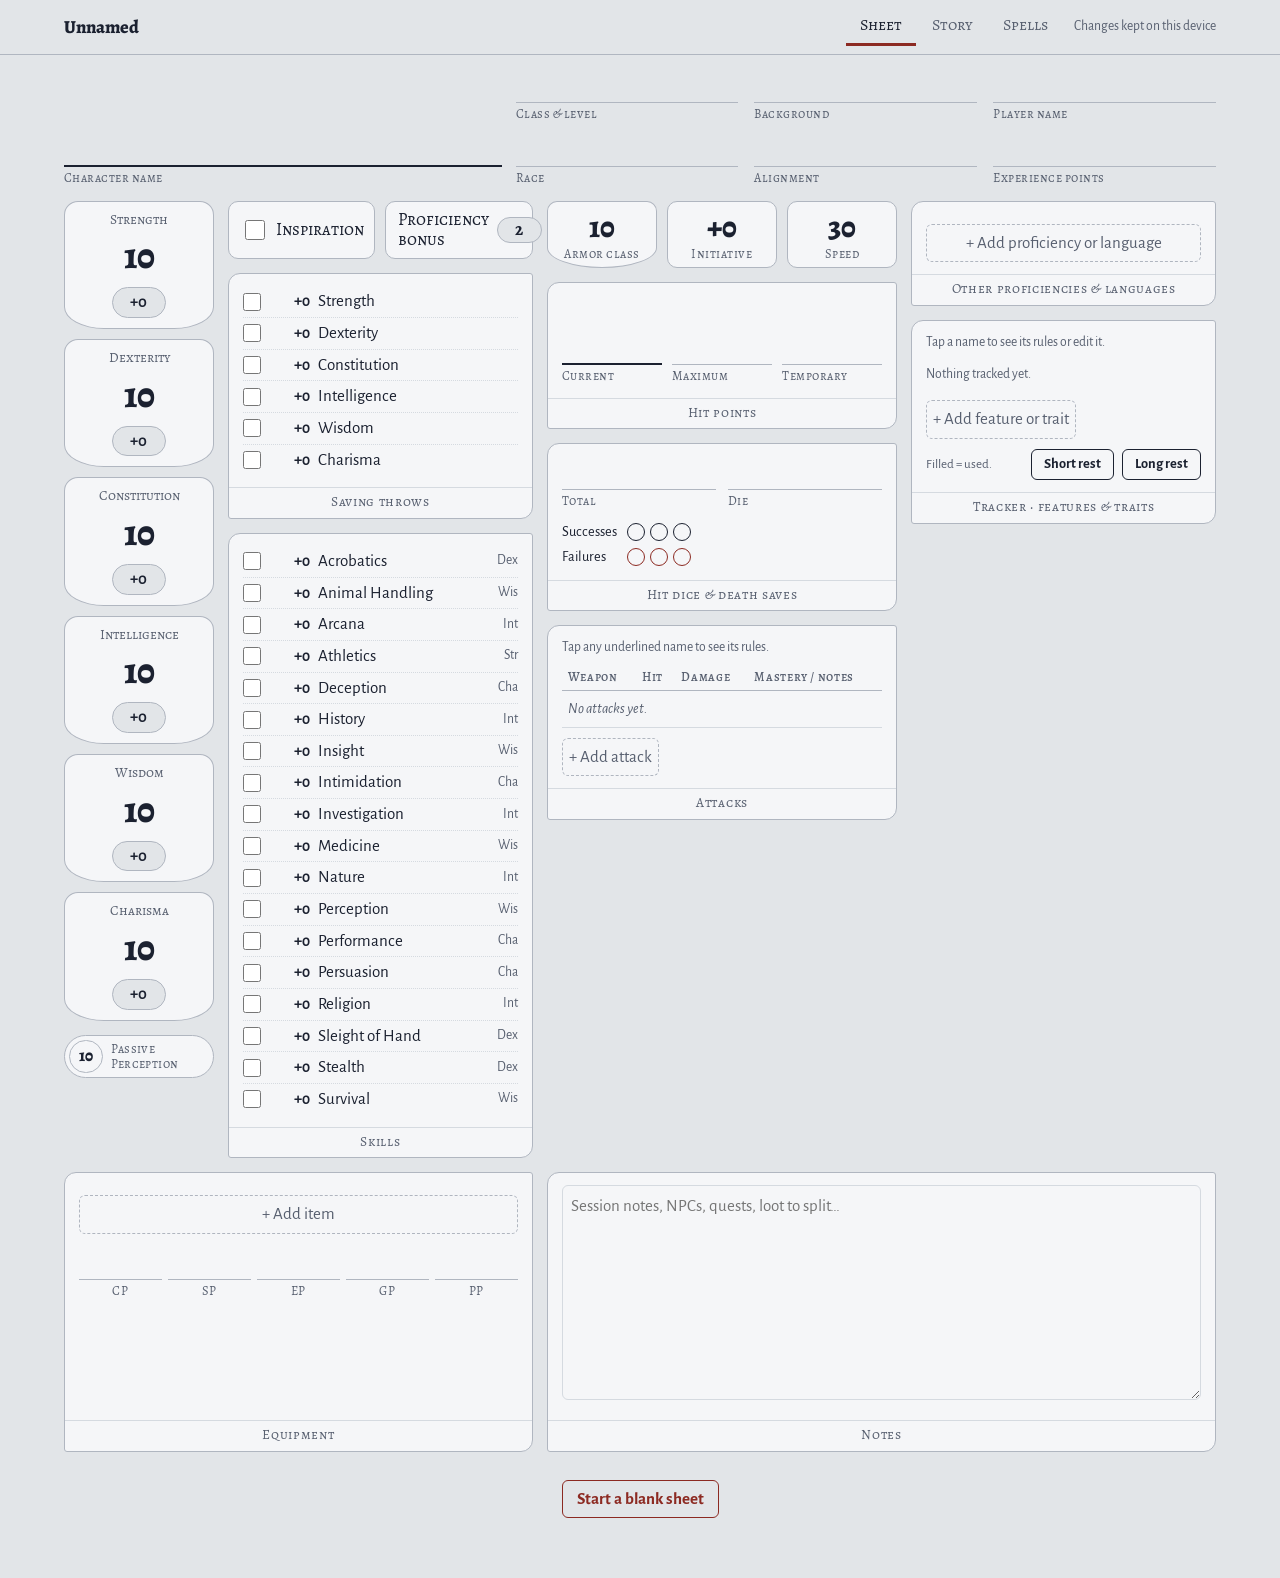
==== commit e1596976: "added moving around featute" ====
--- a/index.html
+++ b/index.html
@@ -154,8 +154,9 @@
 .opts label{display:flex;align-items:center;gap:6px}
 .opts input{width:17px;height:17px;accent-color:var(--accent);margin:0}
 
-.grid>.notes{grid-column:1/-1}
-@media(min-width:1060px){.grid>.col:nth-child(1),.grid>.col:nth-child(2){grid-row:1/3}.grid>.notes{grid-column:3/5;grid-row:2}}
+.grid>.notes,.grid>.equipw{grid-column:1/-1}
+@media(min-width:1060px){.grid>.equipw{grid-column:1/3;grid-row:2}.grid>.notes{grid-column:3/5;grid-row:2}}
+.equipw .box{flex:1}
 .notes .box{flex:1}
 .notes textarea{width:100%;min-height:180px;background:transparent;border:1px solid var(--soft);border-radius:6px;padding:8px;resize:vertical;line-height:1.45}
 .coins{display:grid;grid-template-columns:repeat(auto-fit,minmax(42px,1fr));gap:6px;margin-top:12px}
@@ -455,10 +456,11 @@
  const equip=box('Equipment',[listBox('equip'),h('div',{class:'coins'},['cp','sp','ep','gp','pp'].map(c=>fld('f.coins.'+c,c.toUpperCase(),{num:true})))]);
 
  return h('div',null,head,h('div',{class:'grid'},
-  h('div',{class:'col'},abils,passive,equip),
+  h('div',{class:'col'},abils,passive),
   h('div',{class:'col'},top,box('Saving throws',saves),box('Skills',skills)),
   h('div',{class:'col'},tiles,hp,hd,attacks),
   h('div',{class:'col span2'},profs,features),
+  h('div',{class:'col equipw'},equip),
   h('div',{class:'col notes'},box('Notes',inp('f.notes',{area:true,rows:8,label:'Notes',ph:'Session notes, NPCs, quests, loot to split…'})))));
 }
 function storyPage(){
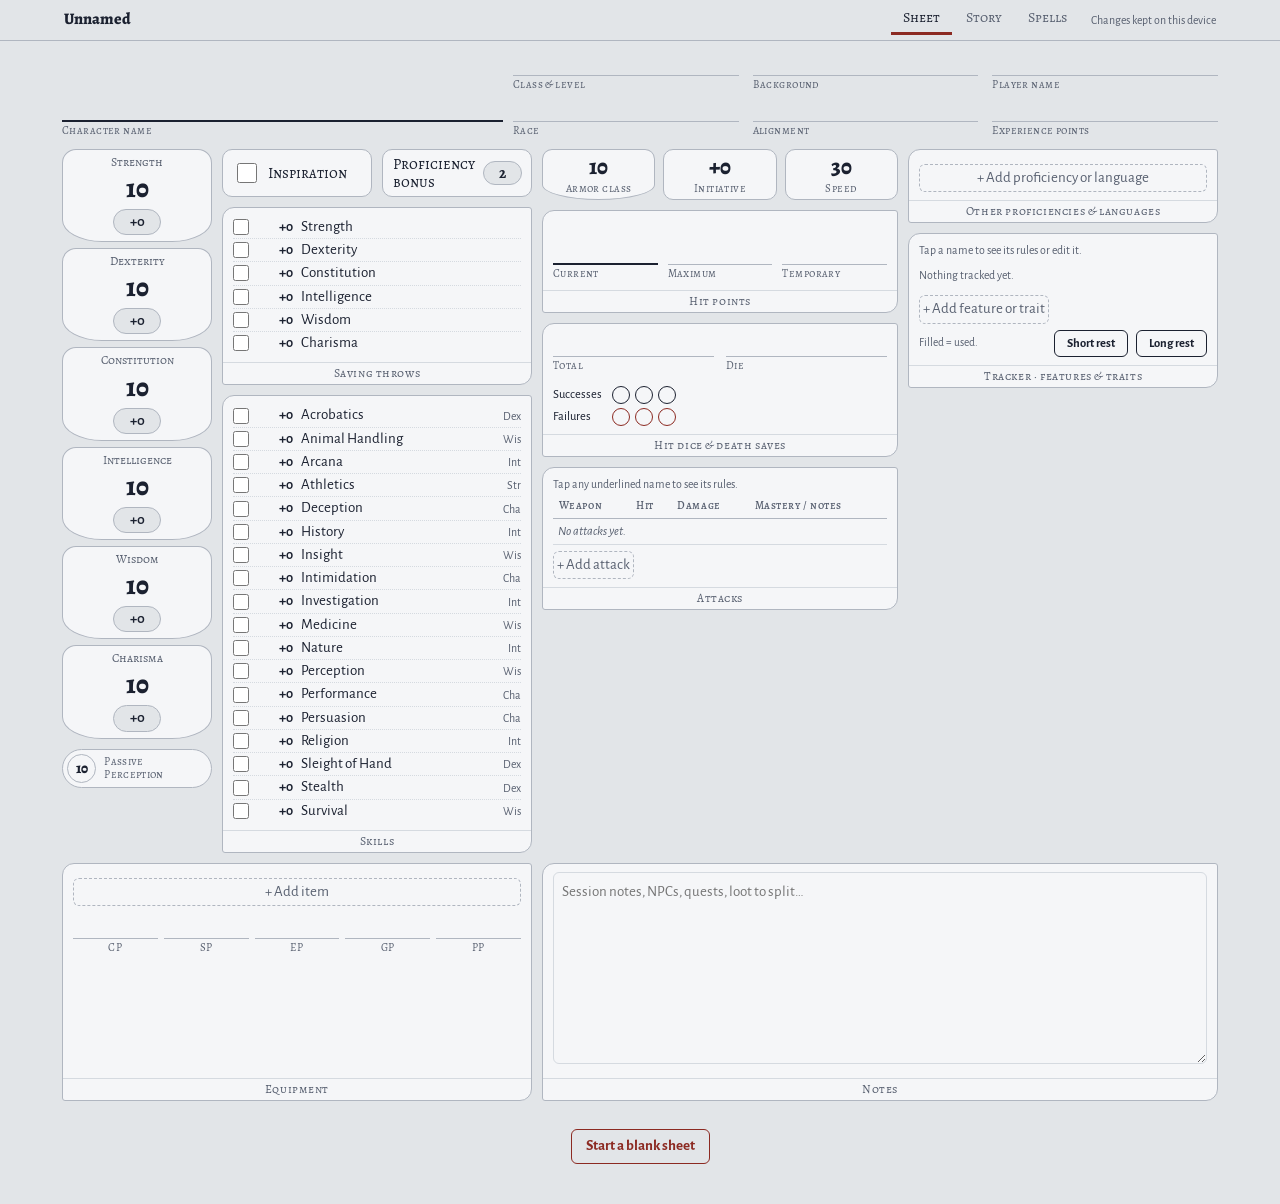
==== commit 9d2b8644: "smaller version - more compact" ====
--- a/index.html
+++ b/index.html
@@ -207,6 +207,45 @@
 .form .two{display:grid;grid-template-columns:1fr 1fr;gap:12px}
 .modal .form textarea{min-height:220px}
 .msg{font-size:.88rem;color:var(--accent);min-height:1.2em}
+
+/* compact layout on tablets and desktops */
+@media(min-width:760px){
+ html{font-size:14px}
+ body{font-size:15px;line-height:1.35}
+ .bar-in{padding:5px 14px}
+ .tab{padding:4px 12px}
+ main{padding:10px 12px 40px}
+ .head{gap:10px;margin-bottom:10px}
+ .meta{gap:4px 14px}
+ .cname input{font-size:2rem}
+ .grid,.col{gap:10px}
+ .box>.body{padding:8px 10px}
+ .lab{padding:2px 8px 3px}
+ .fld input,.fld select{padding:2px}
+ .abils{gap:6px}
+ .abil{padding:4px 6px 6px}
+ .abil input{font-size:1.9rem;margin:0 0 3px}
+ .tiles{gap:8px}
+ .tile{padding:5px 4px 3px}
+ .tile .big,.tile input{font-size:1.6rem}
+ .insp{padding:5px 10px}
+ .checks li{padding:1px 0}
+ .checks input{width:16px;height:16px}
+ .hp .cur input{font-size:2.1rem}
+ .erow{padding:4px 0}
+ .atable td{padding:4px 5px}
+ .tr{padding:4px 0}
+ .tr .pip{width:18px;height:18px}
+ .add{padding:3px;margin-top:6px}
+ .hint{margin:0 0 3px}
+ .rests{margin-top:6px}
+ .coins{margin-top:8px}
+ .notes textarea{min-height:140px}
+ .spellhead{gap:10px;margin-bottom:10px}
+ .spellgrid,.story{gap:10px}
+ .lvl summary{padding:6px 10px}
+ .lvl .ln{font-size:1.35rem}
+}
 
 /* print / PDF */
 @page{margin:12mm}
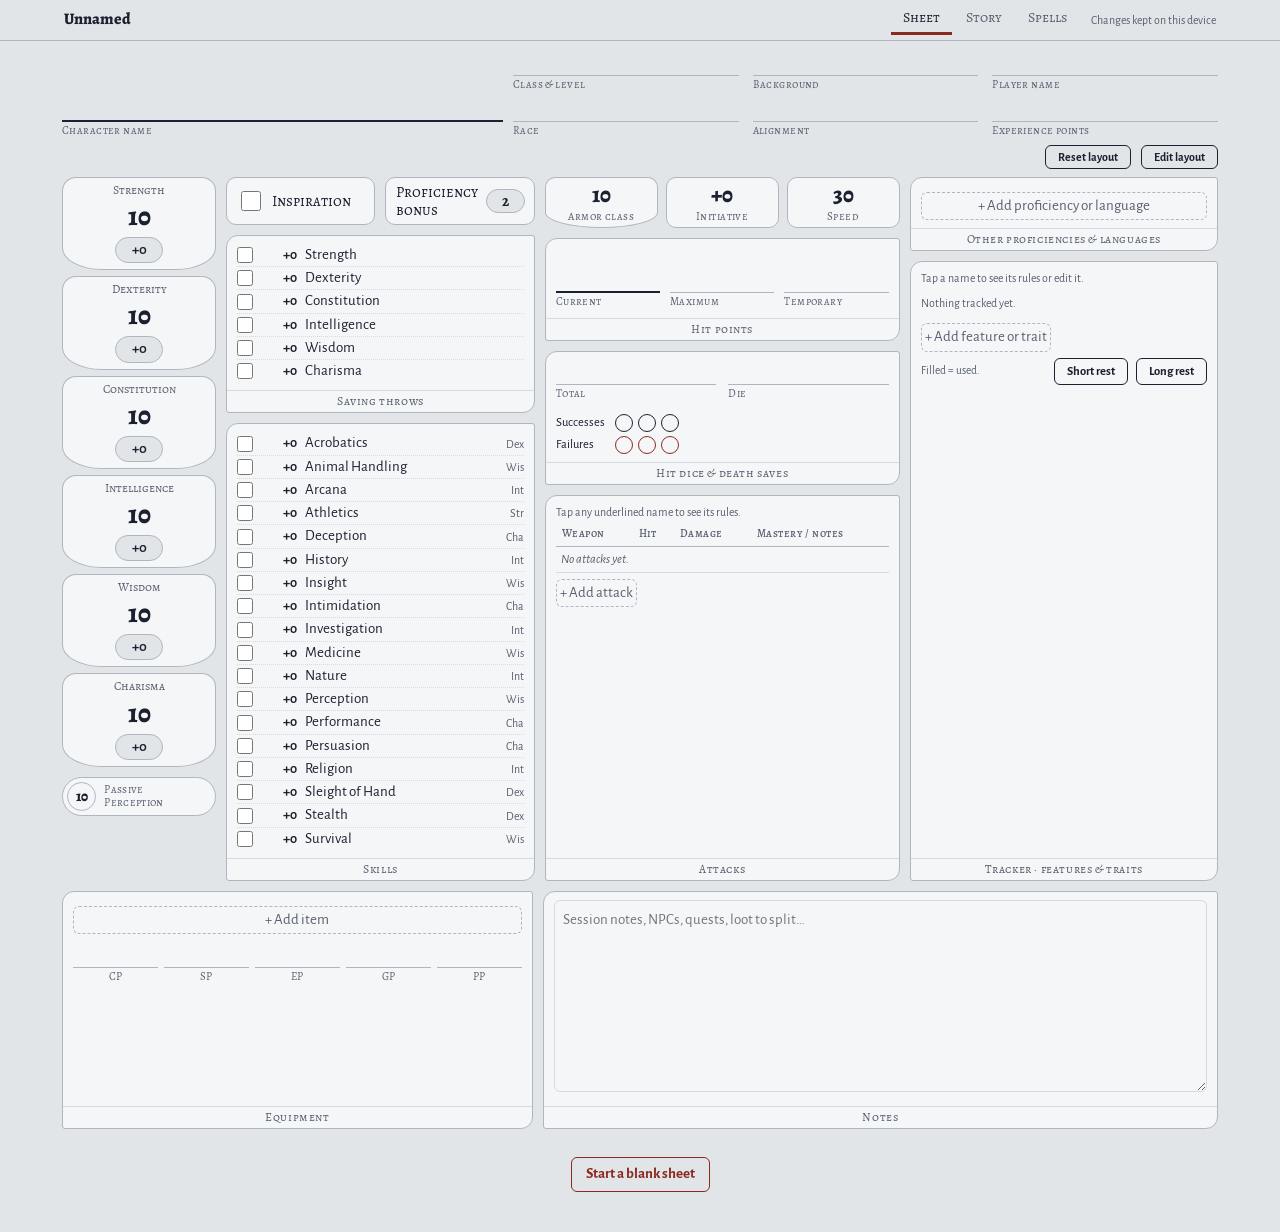
==== commit ef10375f: "added layout editability" ====
--- a/index.html
+++ b/index.html
@@ -54,14 +54,32 @@
 @media(min-width:760px){.head{grid-template-columns:minmax(0,1fr) minmax(0,1.6fr);align-items:end}.meta{grid-template-columns:repeat(3,minmax(0,1fr))}}
 
 /* sheet grid */
-.grid{display:grid;gap:14px;grid-template-columns:1fr}
 .col{display:flex;flex-direction:column;gap:14px;min-width:0}
-@media(min-width:760px){.grid{grid-template-columns:150px minmax(0,1fr)}.grid>.span2{grid-column:1/-1}}
-@media(min-width:1060px){.grid{grid-template-columns:150px minmax(0,1fr) minmax(0,1.15fr) minmax(0,1fr)}.grid>.span2{grid-column:auto}}
+/* movable / resizable layout: bands of columns holding blocks; stacked below 900px */
+.lay,.band{display:flex;flex-direction:column;gap:14px}
+@media(min-width:900px){.band{display:grid;grid-template-columns:var(--cols)}}
+.lcol{position:relative}
+.blk{position:relative;display:flex;flex-direction:column;min-width:0}
+.blk>.box{flex:1}
+@media(min-width:900px){.lcol>.blk:last-of-type{flex:1}.blk.fixh>:first-child{height:var(--h);overflow:auto;flex:none}}
+.bmove,.bsz,.csz{display:none}
+.layctl{display:none;align-items:center;gap:10px;justify-content:flex-end;margin:-4px 0 8px;font-size:.85rem;color:var(--muted)}
+.layctl .btn{padding:3px 12px;font-size:.85rem}
+.layhelp{display:none;flex:1}
+@media(min-width:900px){
+ .layctl{display:flex}
+ body.editlay .layhelp{display:block}
+ body.editlay .lcol{min-height:80px;outline:1px dashed var(--line);outline-offset:4px;border-radius:6px}
+ body.editlay .blk{outline:1.5px dashed var(--accent);outline-offset:2px;border-radius:6px}
+ body.editlay .blk.dragging{opacity:.75}
+ body.editlay .bmove{display:grid;place-items:center;position:absolute;top:-9px;left:-9px;z-index:6;width:26px;height:26px;border-radius:50%;background:var(--accent);color:var(--accent-ink);cursor:grab;touch-action:none;user-select:none;font-size:.95rem;box-shadow:0 1px 4px rgba(0,0,0,.3)}
+ body.editlay .bsz{display:block;position:absolute;left:50%;bottom:-6px;transform:translateX(-50%);z-index:6;width:46px;height:10px;border-radius:6px;background:var(--accent);cursor:ns-resize;touch-action:none}
+ body.editlay .csz{display:block;position:absolute;top:0;bottom:0;right:-10px;z-index:5;width:7px;border-radius:4px;background:var(--line);cursor:ew-resize;touch-action:none}
+ body.editlay .csz:hover{background:var(--accent)}
+}
 
 /* abilities */
-.abils{display:grid;grid-template-columns:repeat(3,minmax(0,1fr));gap:10px}
-@media(min-width:760px){.abils{grid-template-columns:1fr}}
+.abils{display:grid;grid-template-columns:repeat(auto-fit,minmax(92px,1fr));gap:10px}
 .abil{background:var(--sheet);border:1px solid var(--line);border-radius:14px 14px 40px 40px/14px 14px 22px 22px;text-align:center;padding:8px 6px 10px;display:flex;flex-direction:column;align-items:center}
 .abil .an{font-family:"Alegreya SC",Georgia,serif;font-size:.85rem;color:var(--muted)}
 .abil input{width:100%;text-align:center;border:0;background:transparent;font-family:"Alegreya",Georgia,serif;font-weight:800;font-size:2.3rem;line-height:1;margin:2px 0 6px;padding:0}
@@ -154,11 +172,7 @@
 .opts label{display:flex;align-items:center;gap:6px}
 .opts input{width:17px;height:17px;accent-color:var(--accent);margin:0}
 
-.grid>.notes,.grid>.equipw{grid-column:1/-1}
-@media(min-width:1060px){.grid>.equipw{grid-column:1/3;grid-row:2}.grid>.notes{grid-column:3/5;grid-row:2}}
-.equipw .box{flex:1}
-.notes .box{flex:1}
-.notes textarea{width:100%;min-height:180px;background:transparent;border:1px solid var(--soft);border-radius:6px;padding:8px;resize:vertical;line-height:1.45}
+.b-notes textarea{width:100%;min-height:180px;background:transparent;border:1px solid var(--soft);border-radius:6px;padding:8px;resize:vertical;line-height:1.45}
 .coins{display:grid;grid-template-columns:repeat(auto-fit,minmax(42px,1fr));gap:6px;margin-top:12px}
 .coins .fld input{text-align:center}
 .coins .fl{text-align:center}
@@ -218,7 +232,7 @@
  .head{gap:10px;margin-bottom:10px}
  .meta{gap:4px 14px}
  .cname input{font-size:2rem}
- .grid,.col{gap:10px}
+ .lay,.band,.col{gap:10px}
  .box>.body{padding:8px 10px}
  .lab{padding:2px 8px 3px}
  .fld input,.fld select{padding:2px}
@@ -252,7 +266,7 @@
 @media print{
  :root,:root[data-theme="dark"],:root:not([data-theme="light"]){--paper:#fff;--sheet:#fff;--ink:#1B2130;--muted:#586070;--line:#B0B6C0;--soft:#D5DAE0;--accent:#8C2A22;--accent-ink:#FFF6F3;--bronze:#7E6128;color-scheme:light}
  body{background:#fff;font-size:13px}
- .bar,.foot,.add,.rests,.hint,.ov{display:none!important}
+ .bar,.foot,.add,.rests,.hint,.ov,.layctl,.bmove,.bsz,.csz{display:none!important}
  main{max-width:none;padding:0}
  .page[hidden]{display:block!important}
  .page+.page{break-before:page}
@@ -341,15 +355,15 @@
 function grip(key,i,r){const g=h('span',{class:'grip',role:'button',tabindex:'0','data-grip':key+':'+i,title:'Drag to reorder','aria-label':'Reorder. Drag, or use the arrow keys.'},'⠿');
  g.addEventListener('keydown',e=>{if(e.key!=='ArrowUp'&&e.key!=='ArrowDown')return;e.preventDefault();const arr=gp(key),j=i+(e.key==='ArrowUp'?-1:1);if(j<0||j>=arr.length)return;
   [arr[i],arr[j]]=[arr[j],arr[i]];changed();r();const ng=document.querySelector('[data-grip="'+key+':'+j+'"]');if(ng)ng.focus()});
- g.addEventListener('pointerdown',e=>{if(e.button)return;e.preventDefault();const row=g.closest('[data-i]'),box=row.parentNode;g.setPointerCapture(e.pointerId);row.classList.add('dragging');
-  const move=ev=>{if(ev.clientY<60)window.scrollBy(0,-12);else if(ev.clientY>window.innerHeight-40)window.scrollBy(0,12);
+ g.addEventListener('pointerdown',e=>{if(e.button)return;e.preventDefault();const row=g.closest('[data-i]'),box=row.parentNode,pid=e.pointerId;row.classList.add('dragging');
+  const move=ev=>{if(ev.pointerId!==pid)return;if(ev.clientY<60)window.scrollBy(0,-12);else if(ev.clientY>window.innerHeight-40)window.scrollBy(0,12);
    const items=[...box.children].filter(x=>x.dataset.i!=null&&x!==row);let before=null;
    for(const it of items){const b=it.getBoundingClientRect();if(ev.clientY<b.top+b.height/2){before=it;break}}
    if(before){if(row.nextSibling!==before)box.insertBefore(row,before)}else if(items.length){const last=items[items.length-1];if(last.nextSibling!==row)last.after(row)}};
-  const up=()=>{g.removeEventListener('pointermove',move);g.removeEventListener('pointerup',up);g.removeEventListener('pointercancel',up);row.classList.remove('dragging');
+  const up=ev=>{if(ev.pointerId!==pid)return;window.removeEventListener('pointermove',move);window.removeEventListener('pointerup',up);window.removeEventListener('pointercancel',up);row.classList.remove('dragging');
    const order=[...box.children].filter(x=>x.dataset.i!=null).map(x=>n(x.dataset.i));const arr=gp(key);
    if(order.some((v,j)=>v!==j)){const copy=order.map(j=>arr[j]);arr.splice(0,arr.length,...copy);changed()}r()};
-  g.addEventListener('pointermove',move);g.addEventListener('pointerup',up);g.addEventListener('pointercancel',up)});
+  window.addEventListener('pointermove',move);window.addEventListener('pointerup',up);window.addEventListener('pointercancel',up)});
  return g}
 function listBox(key){const wrap=h('div',{class:'list'});function r(){wrap.textContent='';const arr=gp(key)||[];arr.forEach((it,i)=>wrap.append(row(key,i,it,r)));wrap.append(h('button',{type:'button',class:'add',onclick:()=>openEntry(key,-1,r)},'+ '+KINDS[kindOf(key)].add))}r();return wrap}
 function row(key,i,it,r){const k=kindOf(key);const parts=[];
@@ -494,14 +508,57 @@
  const profs=box('Other proficiencies & languages',listBox('prof'));
  const equip=box('Equipment',[listBox('equip'),h('div',{class:'coins'},['cp','sp','ep','gp','pp'].map(c=>fld('f.coins.'+c,c.toUpperCase(),{num:true})))]);
 
- return h('div',null,head,h('div',{class:'grid'},
-  h('div',{class:'col'},abils,passive),
-  h('div',{class:'col'},top,box('Saving throws',saves),box('Skills',skills)),
-  h('div',{class:'col'},tiles,hp,hd,attacks),
-  h('div',{class:'col span2'},profs,features),
-  h('div',{class:'col equipw'},equip),
-  h('div',{class:'col notes'},box('Notes',inp('f.notes',{area:true,rows:8,label:'Notes',ph:'Session notes, NPCs, quests, loot to split…'})))));
-}
+ const notes=box('Notes',inp('f.notes',{area:true,rows:8,label:'Notes',ph:'Session notes, NPCs, quests, loot to split…'}));
+
+ return h('div',null,head,layoutView({abils,passive,top,saves:box('Saving throws',saves),skills:box('Skills',skills),tiles,hp,hd,attacks,profs,features,equip,notes}));
+}
+
+/* sheet layout: boxes live in columns inside bands; S.layout stores order, column widths and fixed heights */
+const BOX_IDS=['abils','passive','top','saves','skills','tiles','hp','hd','attacks','profs','features','equip','notes'];
+const DEF_LAYOUT=()=>({bands:[{w:[.5,1,1.15,1],cols:[['abils','passive'],['top','saves','skills'],['tiles','hp','hd','attacks'],['profs','features']]},{w:[1.5,2.15],cols:[['equip'],['notes']]}],h:{}});
+let EDIT=false;
+function getLayout(){const L=S.layout&&Array.isArray(S.layout.bands)?JSON.parse(JSON.stringify(S.layout)):DEF_LAYOUT();const seen=new Set();
+ L.bands.forEach(b=>{b.cols=b.cols.map(c=>c.filter(id=>BOX_IDS.includes(id)&&!seen.has(id)&&seen.add(id)))});
+ BOX_IDS.forEach(id=>{if(!seen.has(id)){const c=L.bands[0].cols;c[c.length-1].push(id)}});L.h=L.h||{};return L}
+function layoutView(content){const L=getLayout();const lay=h('div',{class:'lay'});
+ const commit=()=>{S.layout=L;changed()};
+ const colsCss=b=>b.w.map(x=>'minmax(0,'+x.toFixed(3)+'fr)').join(' ');
+ const drag=(e,onMove,onUp)=>{if(e.button)return;e.preventDefault();const pid=e.pointerId,x0=e.clientX,y0=e.clientY;
+  const mv=ev=>{if(ev.pointerId===pid)onMove(ev,ev.clientX-x0,ev.clientY-y0)};
+  const up=ev=>{if(ev.pointerId!==pid)return;window.removeEventListener('pointermove',mv);window.removeEventListener('pointerup',up);window.removeEventListener('pointercancel',up);onUp()};
+  window.addEventListener('pointermove',mv);window.addEventListener('pointerup',up);window.addEventListener('pointercancel',up)};
+ const B={};
+ for(const id of BOX_IDS){const blk=h('div',{class:'blk b-'+id,'data-b':id},content[id]);
+  if(L.h[id]){blk.classList.add('fixh');blk.style.setProperty('--h',L.h[id]+'px')}
+  const mvh=h('span',{class:'bmove',title:'Drag to move this box'},'⠿');
+  mvh.addEventListener('pointerdown',e=>{blk.classList.add('dragging');drag(e,ev=>{
+    if(ev.clientY<60)window.scrollBy(0,-14);else if(ev.clientY>window.innerHeight-40)window.scrollBy(0,14);
+    const col=document.elementsFromPoint(ev.clientX,ev.clientY).find(x=>x.classList&&x.classList.contains('lcol'));if(!col)return;
+    const items=[...col.children].filter(x=>x.dataset.b&&x!==blk);let before=null;
+    for(const it of items){const r=it.getBoundingClientRect();if(ev.clientY<r.top+r.height/2){before=it;break}}
+    if(before){if(blk.nextSibling!==before)col.insertBefore(blk,before)}
+    else if(items.length){const last=items[items.length-1];if(last.nextSibling!==blk)last.after(blk)}
+    else if(blk.parentNode!==col)col.prepend(blk)},
+   ()=>{blk.classList.remove('dragging');[...lay.children].forEach((band,bi)=>{L.bands[bi].cols=[...band.children].filter(c=>c.classList.contains('lcol')).map(c=>[...c.children].filter(x=>x.dataset.b).map(x=>x.dataset.b))});commit()})});
+  const szh=h('span',{class:'bsz',title:'Drag to change height. Double-click to reset.'});
+  szh.addEventListener('pointerdown',e=>{const h0=content[id].getBoundingClientRect().height;let nh=h0;drag(e,(ev,dx,dy)=>{nh=Math.max(50,Math.round(h0+dy));blk.classList.add('fixh');blk.style.setProperty('--h',nh+'px')},()=>{L.h[id]=nh;commit()})});
+  szh.addEventListener('dblclick',()=>{delete L.h[id];blk.classList.remove('fixh');blk.style.removeProperty('--h');commit()});
+  blk.append(mvh,szh);B[id]=blk}
+ L.bands.forEach((b,bi)=>{const band=h('div',{class:'band'});band.style.setProperty('--cols',colsCss(b));
+  b.cols.forEach((ids,ci)=>{const col=h('div',{class:'col lcol'},ids.map(id=>B[id]));
+   if(ci<b.cols.length-1){const cz=h('span',{class:'csz',title:'Drag to change column widths. Double-click to reset.'});
+    cz.addEventListener('pointerdown',e=>{const w0=b.w.slice(),tot=w0.reduce((a,c)=>a+c,0),per=tot/band.getBoundingClientRect().width,min=tot*.07;
+     drag(e,(ev,dx)=>{let a=w0[ci]+dx*per,c=w0[ci+1]-dx*per;if(a<min){c-=min-a;a=min}if(c<min){a-=min-c;c=min}b.w[ci]=a;b.w[ci+1]=c;band.style.setProperty('--cols',colsCss(b))},commit)});
+    cz.addEventListener('dblclick',()=>{const d=DEF_LAYOUT().bands[bi];if(d&&d.w.length===b.w.length){b.w=d.w.slice();band.style.setProperty('--cols',colsCss(b));commit()}});
+    col.append(cz)}
+   band.append(col)});
+  lay.append(band)});
+ const tog=h('button',{type:'button',class:'btn ghost'},EDIT?'Done':'Edit layout');
+ tog.addEventListener('click',()=>{EDIT=!EDIT;document.body.classList.toggle('editlay',EDIT);tog.textContent=EDIT?'Done':'Edit layout'});
+ const reset=h('button',{type:'button',class:'btn ghost'},'Reset layout');
+ reset.addEventListener('click',()=>{delete S.layout;changed();const y=window.scrollY;render();window.scrollTo(0,y)});
+ const ctl=h('div',{class:'layctl'},h('span',{class:'layhelp'},'Drag a red ⠿ to move a box. Drag the bar under a box, or between columns, to resize. Double-click a bar to reset it.'),reset,tog);
+ return h('div',null,ctl,lay)}
 function storyPage(){
  return h('div',null,
   h('div',{class:'head'},h('div',{class:'bar-name serif',style:'font-size:2rem'},dv(()=>S.f.name||'Unnamed')),h('div',{class:'phys'},fld('f.age','Age'),fld('f.height','Height'),fld('f.weight','Weight'),fld('f.eyes','Eyes'),fld('f.skin','Skin'),fld('f.hair','Hair'))),
@@ -534,7 +591,7 @@
   tabs.append(h('button',{type:'button',class:'tab',role:'tab','aria-selected':String(tab===id),'aria-controls':'p-'+id,onclick:e=>{tab=id;try{localStorage.setItem('charsheet-blank-tab',id)}catch(_){}tabs.querySelectorAll('.tab').forEach(t=>t.setAttribute('aria-selected',String(t===e.currentTarget)));main.querySelectorAll('.page').forEach(p=>p.hidden=p.id!=='p-'+id);window.scrollTo(0,0)}},pages[id][0]))}
  let armed=false;const blank=h('button',{type:'button',class:'btn danger'},'Start a blank sheet');
  blank.addEventListener('click',()=>{if(!armed){armed=true;blank.textContent='Tap again to clear every field (rules stay)';return}
-  const keepLib=S.lib;S={savedAt:S.savedAt,f:{prof:'2',saves:{},skills:{},coins:{},dsS:0,dsF:0},attacks:[],features:[],prof:[],equip:[],sp:{cls:'',ability:'',levels:Array.from({length:10},()=>({slots:'',used:0,list:[]}))},lib:keepLib};changed();render();window.scrollTo(0,0)});
+  const keepLib=S.lib;S={savedAt:S.savedAt,f:{prof:'2',saves:{},skills:{},coins:{},dsS:0,dsF:0},attacks:[],features:[],prof:[],equip:[],sp:{cls:'',ability:'',levels:Array.from({length:10},()=>({slots:'',used:0,list:[]}))},lib:keepLib,layout:S.layout};changed();render();window.scrollTo(0,0)});
  main.append(h('div',{class:'foot'},blank));
  root.append(h('header',{class:'bar'},h('div',{class:'bar-in'},h('div',{class:'bar-name'},dv(()=>S.f.name||'Unnamed')),tabs,h('div',{class:'savewrap'},statusEl,saveBtn))),main);
  updateSaveUI();
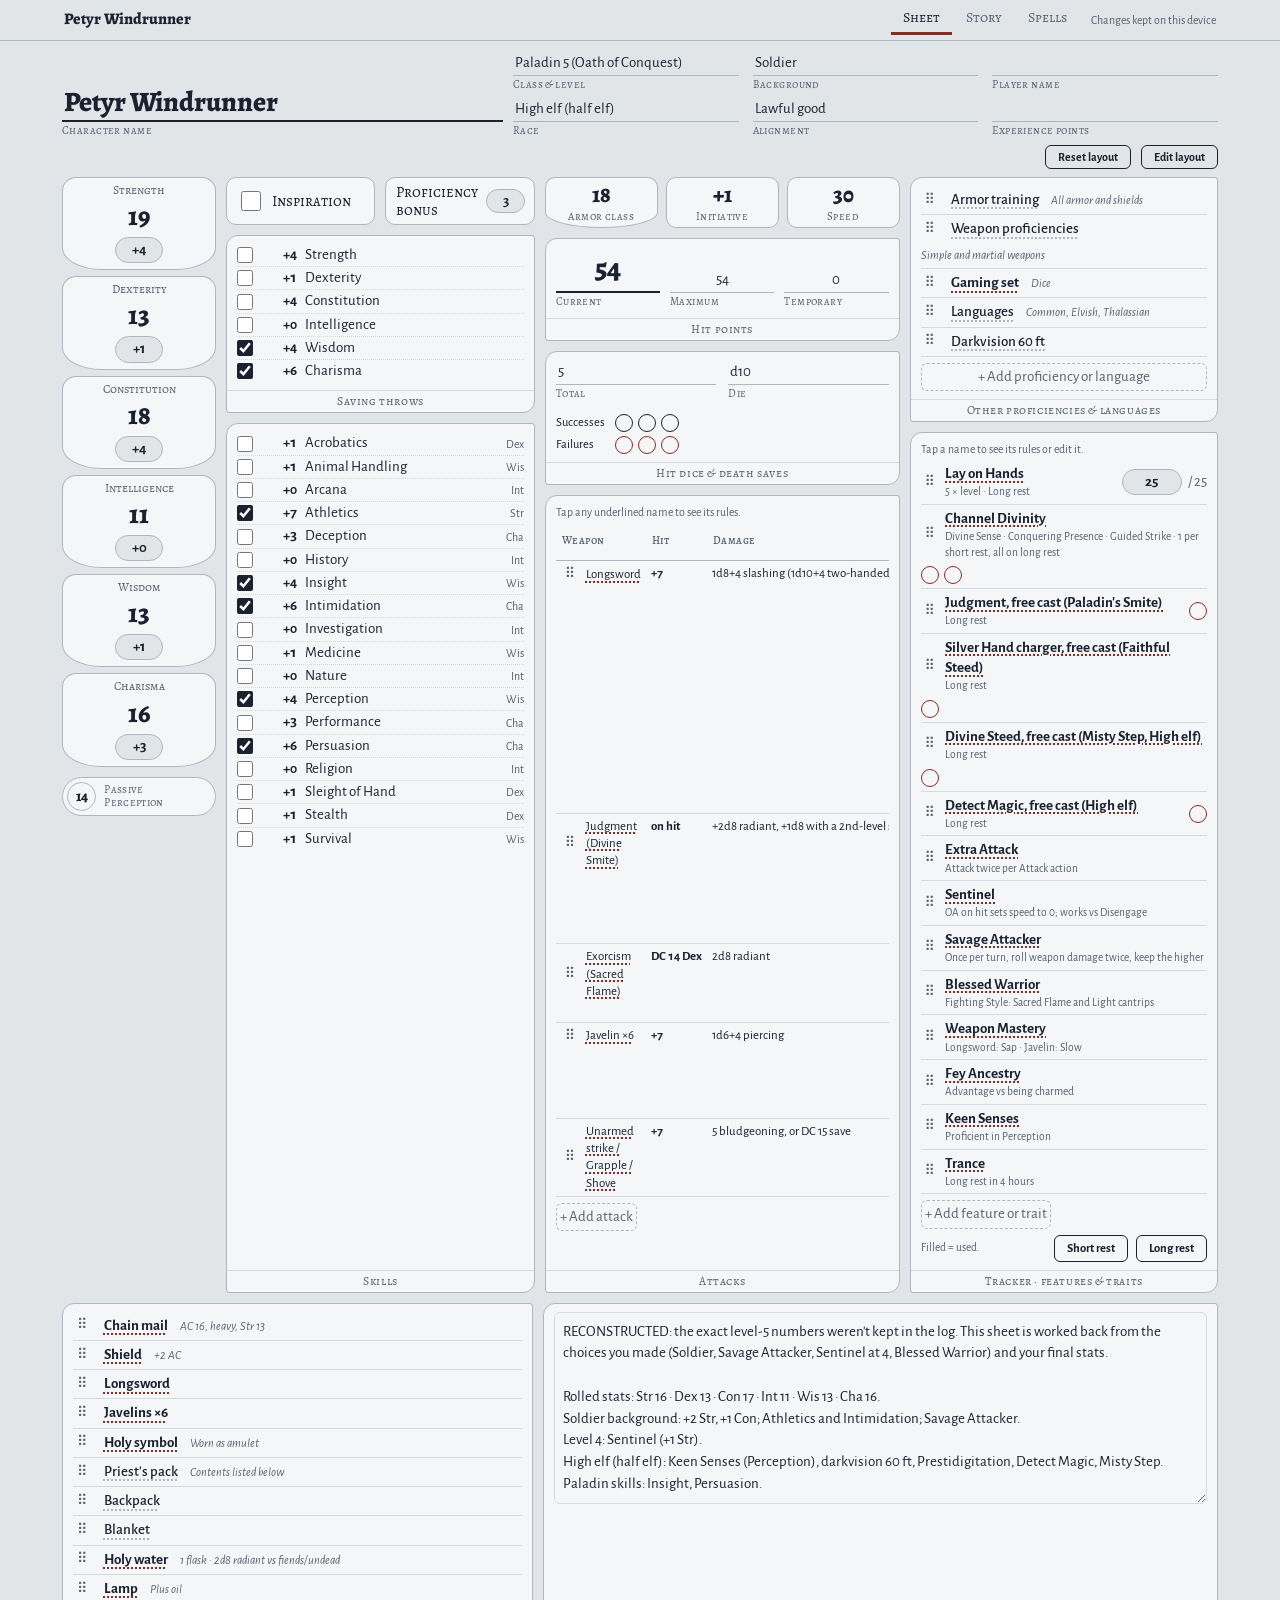
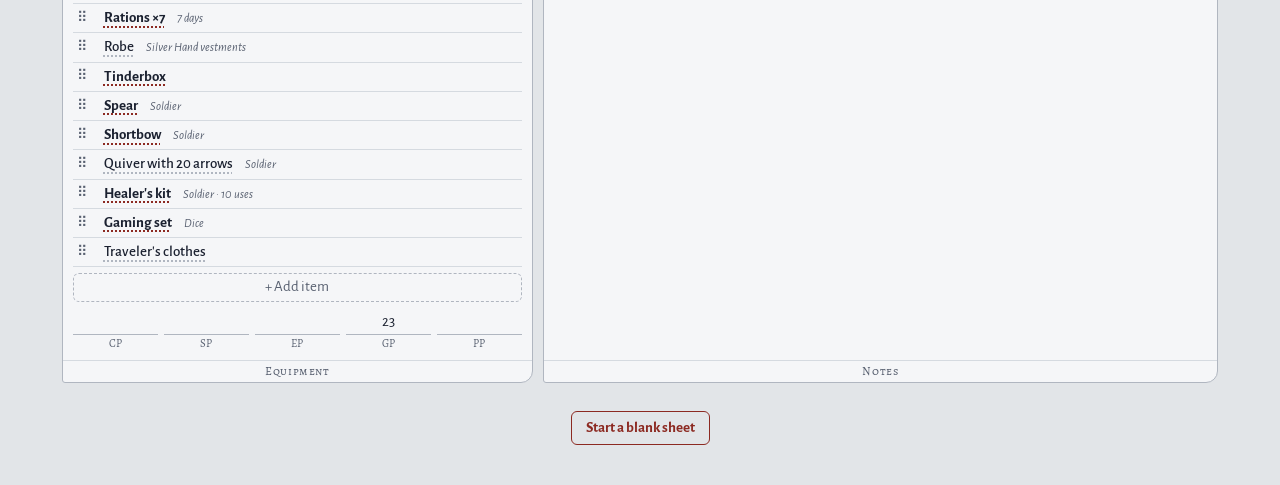
==== commit ef118e8c: "updated sheets" ====
--- a/index.html
+++ b/index.html
@@ -1,5 +1,6 @@
 <!DOCTYPE html>
-<html lang="en"><head><meta charset="utf-8"><meta name="viewport" content="width=device-width, initial-scale=1, viewport-fit=cover"><title>Blank character sheet</title><link rel="preconnect" href="https://fonts.googleapis.com"><link rel="preconnect" href="https://fonts.gstatic.com" crossorigin><link rel="stylesheet" href="https://fonts.googleapis.com/css2?family=Alegreya:wght@500;700;800&family=Alegreya+SC:wght@500;700&family=Alegreya+Sans:ital,wght@0,400;0,500;0,700;1,400&display=swap"><style id="css">
+<html lang="en"><head>
+<meta http-equiv="content-type" content="text/html; charset=UTF-8"><meta charset="utf-8"><meta name="viewport" content="width=device-width, initial-scale=1, viewport-fit=cover"><title>Petyr Windrunner (Level 5)</title><link rel="preconnect" href="https://fonts.googleapis.com/"><link rel="preconnect" href="https://fonts.gstatic.com/" crossorigin=""><link rel="stylesheet" href="https://fonts.googleapis.com/css2?family=Alegreya:wght@500;700;800&family=Alegreya+SC:wght@500;700&family=Alegreya+Sans:ital,wght@0,400;0,500;0,700;1,400&display=swap"><style id="css">
 :root{--paper:#E2E5E8;--sheet:#F5F6F8;--ink:#1B2130;--muted:#586070;--line:#B0B6C0;--soft:#D5DAE0;--accent:#8C2A22;--accent-ink:#FFF6F3;--bronze:#7E6128;color-scheme:light}
 @media (prefers-color-scheme:dark){:root:not([data-theme="light"]){--paper:#121519;--sheet:#1A1E25;--ink:#E3E6EB;--muted:#9AA2AF;--line:#3A414D;--soft:#262B34;--accent:#E3806F;--accent-ink:#1A0E0C;--bronze:#CFA960;color-scheme:dark}}
 :root[data-theme="dark"]{--paper:#121519;--sheet:#1A1E25;--ink:#E3E6EB;--muted:#9AA2AF;--line:#3A414D;--soft:#262B34;--accent:#E3806F;--accent-ink:#1A0E0C;--bronze:#CFA960;color-scheme:dark}
@@ -274,11 +275,17 @@
  .scroll{overflow:visible}
  *{-webkit-print-color-adjust:exact;print-color-adjust:exact}
 }
-</style></head><body><div id="root"></div><script type="application/json" id="state">{"savedAt":0,"f":{"name":"","classLevel":"","background":"","player":"","race":"","alignment":"","xp":"","str":"10","dex":"10","con":"10","int":"10","wis":"10","cha":"10","prof":"2","insp":false,"ac":"10","speed":"30","hpMax":"","hpCur":"","hpTemp":"","hdType":"","hdTotal":"","dsS":0,"dsF":0,"saves":{},"skills":{},"traits":"","ideals":"","bonds":"","flaws":"","coins":{"cp":"","sp":"","ep":"","gp":"","pp":""},"age":"","height":"","weight":"","eyes":"","skin":"","hair":"","appearance":"","backstory":"","allies":"","orgName":"","symbol":"","addFeatures":"","treasure":""},"attacks":[],"features":[],"prof":[],"equip":[],"sp":{"cls":"","ability":"","levels":[{"slots":"","used":0,"list":[]},{"slots":"","used":0,"list":[]},{"slots":"","used":0,"list":[]},{"slots":"","used":0,"list":[]},{"slots":"","used":0,"list":[]},{"slots":"","used":0,"list":[]},{"slots":"","used":0,"list":[]},{"slots":"","used":0,"list":[]},{"slots":"","used":0,"list":[]},{"slots":"","used":0,"list":[]}]},"lib":{"greatweaponfighting":{"name":"Great Weapon Fighting","tag":"Fighting style","aka":["gwf"],"text":"Applies to damage rolls for attacks with a melee weapon you hold in two hands; the weapon must be two-handed or versatile.\n\n2014 rules: when a damage die shows a 1 or 2, reroll it and keep the new result, even if it's another 1 or 2.\n2024 rules: treat any 1 or 2 on a damage die as a 3."},"lucky":{"name":"Lucky","tag":"Feat","text":"2014 rules: you have 3 luck points, regained on a long rest. When you make an attack roll, ability check or saving throw, spend a point to roll an extra d20 and pick which die counts. You can also spend one when you're attacked, rolling a d20 and choosing whether the attacker uses that roll or theirs.\n\n2024 rules: your luck points equal your proficiency bonus, regained on a long rest. Spend one to gain advantage on a d20 test, or to give an attacker disadvantage on an attack roll against you."},"savageattacker":{"name":"Savage Attacker","tag":"Feat","text":"Once per turn, when you hit with a weapon, roll the weapon's damage dice twice and use whichever total you like.\n\n2014 wording: applies to melee weapon attacks; you reroll the damage dice and can use either roll."},"greatsword":{"name":"Greatsword","tag":"Martial melee weapon","aka":["greatswor"],"text":"Damage 2d6 slashing. Heavy, two-handed. 6 lb.\n\nAttack bonus: Strength modifier + proficiency bonus.\n\nWeapon mastery (2024): Graze. If your attack misses, the target still takes damage equal to the ability modifier you used for the attack, of the weapon's damage type. This damage can't be increased."},"javelin":{"name":"Javelin","tag":"Simple melee weapon","text":"Damage 1d6 piercing. Thrown (range 30/120 ft). 2 lb.\n\nUses Strength for attack and damage, even when thrown.\n\nWeapon mastery (2024): Slow. When you hit and deal damage, the target's speed drops by 10 feet until the start of your next turn. Hitting it again doesn't lower it further."},"spear":{"name":"Spear","tag":"Simple melee weapon","text":"Damage 1d6 piercing, or 1d8 when held in two hands (versatile). Thrown (range 20/60 ft). 3 lb.\n\nWeapon mastery (2024): Sap. A creature you hit has disadvantage on its next attack roll before the start of your next turn."},"flail":{"name":"Flail","tag":"Martial melee weapon","text":"Damage 1d8 bludgeoning. 2 lb.\n\nWeapon mastery (2024): Sap. A creature you hit has disadvantage on its next attack roll before the start of your next turn."},"dagger":{"name":"Dagger","tag":"Simple melee weapon","text":"Damage 1d4 piercing. Finesse, light, thrown (range 20/60 ft). 1 lb.\n\nWeapon mastery (2024): Nick. When you make the extra attack from the light property, you make it as part of the Attack action instead of with a bonus action (once per turn)."},"chainmail":{"name":"Chain mail","tag":"Heavy armor","aka":["chainmailarmor"],"text":"Armor Class 16 (Dexterity doesn't add). Needs Strength 13, or your speed drops by 10 feet. Disadvantage on Dexterity (Stealth) checks. 55 lb."},"healerskit":{"name":"Healer's kit","tag":"Adventuring gear","aka":["healerkit","healerskit"],"text":"Ten uses. As an action (2024: Utilize action), spend one use to stabilize a creature at 0 hit points without making a Wisdom (Medicine) check."},"dungeoneerspack":{"name":"Dungeoneer's pack","tag":"Equipment pack","aka":["dungoneersbackpack","dungeoneersbackpack","dungoneerspack"],"text":"Contains a backpack, a crowbar, a hammer, 10 pitons, 10 torches, a tinderbox, 10 days of rations and a waterskin, plus 50 feet of hempen rope strapped to the side."},"quiver":{"name":"Quiver","tag":"Adventuring gear","text":"Holds up to 20 arrows (or bolts in some editions), keeping them at hand for drawing."},"smithstools":{"name":"Smith's tools","tag":"Artisan's tools","aka":["smithtools"],"text":"Proficiency lets you add your proficiency bonus to checks for working, repairing or identifying metal items, such as mending armor, forcing open metal fittings or judging the quality of a blade."},"diceset":{"name":"Dice set","tag":"Gaming set","aka":["gamingset","gamingsetdice","dice"],"text":"Proficiency lets you add your proficiency bonus to checks to play games of dice, and to spot someone cheating at them."},"giant":{"name":"Giant","tag":"Language","aka":["giantlanguage"],"text":"Spoken by giants and ogres. Written with the Dwarvish script."},"common":{"name":"Common","tag":"Language","aka":["commonlanguage"],"text":"The widely spoken trade language of most lands. Written with the Common script."},"slow":{"name":"Slow","tag":"Weapon mastery (2024)","text":"When you hit a creature and deal damage, its speed is reduced by 10 feet until the start of your next turn. Multiple hits don't reduce it beyond 10 feet."},"sap":{"name":"Sap","tag":"Weapon mastery (2024)","text":"A creature you hit has disadvantage on its next attack roll before the start of your next turn."},"graze":{"name":"Graze","tag":"Weapon mastery (2024)","text":"If your attack misses, the target still takes damage equal to the ability modifier you used for the attack. The damage can't be increased."},"longsword":{"name":"Longsword","tag":"Martial melee weapon","text":"Damage 1d8 slashing, or 1d10 when held in two hands (versatile). 3 lb.\n\nWeapon mastery (2024): Sap. A creature you hit has disadvantage on its next attack roll before the start of your next turn."},"shield":{"name":"Shield","tag":"Shield","text":"While holding a shield, your Armor Class increases by 2. You can't use a two-handed weapon while holding it. 6 lb."},"darkvision":{"name":"Darkvision","tag":"Trait","text":"You can see in dim light within range as if it were bright light, and in darkness as if it were dim light. You see only shades of gray in darkness."},"frightened":{"name":"Frightened","tag":"Condition","text":"Disadvantage on ability checks and attack rolls while the source of fear is within line of sight.\n\nThe creature can't willingly move closer to the source of its fear."},"prone":{"name":"Prone","tag":"Condition","text":"The creature can only crawl, or spend half its speed to stand up.\n\nDisadvantage on its attack rolls. Attacks against it have advantage within 5 feet, and disadvantage from farther away."},"concentration":{"name":"Concentration","tag":"Spellcasting rule","text":"You can concentrate on only one spell at a time; casting another concentration spell ends the first.\n\nWhen you take damage, make a Constitution save to keep concentrating: DC 10 or half the damage taken, whichever is higher (max 30). Concentration also ends if you are incapacitated or die."}}}</script><script id="app">
+</style></head><body class=""><div id="root"><header class="bar"><div class="bar-in"><div class="bar-name"><span data-d="d45">Pentry</span></div><div class="tabs" role="tablist"><button type="button" class="tab" role="tab" aria-selected="false" aria-controls="p-sheet">Sheet</button><button type="button" class="tab" role="tab" aria-selected="false" aria-controls="p-story">Story</button><button type="button" class="tab" role="tab" aria-selected="true" aria-controls="p-spells">Spells</button></div><div class="savewrap"><span class="status" role="status">Changes kept on this device</span><button type="button" class="btn" hidden="">Save sheet</button></div></div></header><main><div class="page" role="tabpanel" id="p-sheet" hidden=""><div><div class="head"><label class="fld cname"><input type="text" aria-label="Character name" value="Pentry"><span class="fl">Character name</span></label><div class="meta"><label class="fld "><input type="text" aria-label="Class &amp; level" value="paladin level 8- OoC"><span class="fl">Class &amp; level</span></label><label class="fld "><input type="text" aria-label="Background" value="Soldier"><span class="fl">Background</span></label><label class="fld "><input type="text" aria-label="Player name"><span class="fl">Player name</span></label><label class="fld "><input type="text" aria-label="Race" value="High elf (half elf)"><span class="fl">Race</span></label><label class="fld "><input type="text" aria-label="Alignment"><span class="fl">Alignment</span></label><label class="fld "><input type="text" inputmode="numeric" aria-label="Experience points"><span class="fl">Experience points</span></label></div></div><div><div class="layctl"><span class="layhelp">Drag a red ⠿ to move a box. Drag the bar under a box, or between columns, to resize. Double-click a bar to reset it.</span><button type="button" class="btn ghost">Reset layout</button><button type="button" class="btn ghost">Edit layout</button></div><div class="lay"><div class="band" style="--cols: minmax(0,0.500fr) minmax(0,0.713fr) minmax(0,1.606fr) minmax(0,0.831fr);"><div class="col lcol"><div class="blk b-abils" data-b="abils"><div class="abils"><div class="abil"><span class="an">Strength</span><input type="text" inputmode="numeric" aria-label="Strength score" value="20"><span data-d="d0" class="am">+5</span></div><div class="abil"><span class="an">Dexterity</span><input type="text" inputmode="numeric" aria-label="Dexterity score" value="13"><span data-d="d1" class="am">+1</span></div><div class="abil"><span class="an">Constitution</span><input type="text" inputmode="numeric" aria-label="Constitution score" value="20"><span data-d="d2" class="am">+5</span></div><div class="abil"><span class="an">Intelligence</span><input type="text" inputmode="numeric" aria-label="Intelligence score" value="11"><span data-d="d3" class="am">+0</span></div><div class="abil"><span class="an">Wisdom</span><input type="text" inputmode="numeric" aria-label="Wisdom score" value="13"><span data-d="d4" class="am">+1</span></div><div class="abil"><span class="an">Charisma</span><input type="text" inputmode="numeric" aria-label="Charisma score" value="18"><span data-d="d5" class="am">+4</span></div></div><span class="bmove" title="Drag to move this box">⠿</span><span class="bsz" title="Drag to change height. Double-click to reset."></span></div><div class="blk b-passive" data-b="passive"><div class="passive"><span data-d="d30" class="big">16</span><span class="sc">Passive Perception</span></div><span class="bmove" title="Drag to move this box">⠿</span><span class="bsz" title="Drag to change height. Double-click to reset."></span></div><div class="blk b-profs" data-b="profs"><section class="box "><div class="body"><div class="list"><div class="erow prof" data-i="0"><span class="grip" role="button" tabindex="0" data-grip="prof:0" title="Drag to reorder" aria-label="Reorder. Drag, or use the arrow keys.">⠿</span><button type="button" class="ename">armor training</button></div><div class="erow prof" data-i="1"><span class="grip" role="button" tabindex="0" data-grip="prof:1" title="Drag to reorder" aria-label="Reorder. Drag, or use the arrow keys.">⠿</span><button type="button" class="ename">weapon proficiencies</button></div><div class="erow prof" data-i="2"><span class="grip" role="button" tabindex="0" data-grip="prof:2" title="Drag to reorder" aria-label="Reorder. Drag, or use the arrow keys.">⠿</span><button type="button" class="ename norule">Gaming dice</button></div><div class="erow prof" data-i="3"><span class="grip" role="button" tabindex="0" data-grip="prof:3" title="Drag to reorder" aria-label="Reorder. Drag, or use the arrow keys.">⠿</span><button type="button" class="ename">languages</button></div><div class="erow prof" data-i="4"><span class="grip" role="button" tabindex="0" data-grip="prof:4" title="Drag to reorder" aria-label="Reorder. Drag, or use the arrow keys.">⠿</span><button type="button" class="ename">Dark vision 60 ft</button></div><button type="button" class="add">+ Add proficiency or language</button></div></div><div class="lab">Other proficiencies &amp; languages</div></section><span class="bmove" title="Drag to move this box">⠿</span><span class="bsz" title="Drag to change height. Double-click to reset."></span></div><span class="csz" title="Drag to change column widths. Double-click to reset."></span></div><div class="col lcol"><div class="blk b-top" data-b="top"><div class="row2"><div class="insp"><label><input type="checkbox">Inspiration</label></div><div class="insp"><label>Proficiency bonus<input type="text" inputmode="numeric" aria-label="Proficiency bonus" class="profin" value="+5"></label></div></div><span class="bmove" title="Drag to move this box">⠿</span><span class="bsz" title="Drag to change height. Double-click to reset."></span></div><div class="blk b-saves" data-b="saves"><section class="box "><div class="body"><ul class="checks"><li><label><input type="checkbox"><span data-d="d6" class="v">+5</span>Strength</label></li><li><label><input type="checkbox"><span data-d="d7" class="v">+1</span>Dexterity</label></li><li><label><input type="checkbox" checked="checked"><span data-d="d8" class="v">+10</span>Constitution</label></li><li><label><input type="checkbox"><span data-d="d9" class="v">+0</span>Intelligence</label></li><li><label><input type="checkbox" checked="checked"><span data-d="d10" class="v">+6</span>Wisdom</label></li><li><label><input type="checkbox" checked="checked"><span data-d="d11" class="v">+9</span>Charisma</label></li></ul></div><div class="lab">Saving throws</div></section><span class="bmove" title="Drag to move this box">⠿</span><span class="bsz" title="Drag to change height. Double-click to reset."></span></div><div class="blk b-skills fixh" data-b="skills" style="--h: 441px;"><section class="box "><div class="body"><ul class="checks"><li><label><input type="checkbox"><span data-d="d12" class="v">+1</span>Acrobatics<span class="ab">Dex</span></label></li><li><label><input type="checkbox"><span data-d="d13" class="v">+1</span>Animal Handling<span class="ab">Wis</span></label></li><li><label><input type="checkbox"><span data-d="d14" class="v">+0</span>Arcana<span class="ab">Int</span></label></li><li><label><input type="checkbox" checked="checked"><span data-d="d15" class="v">+10</span>Athletics<span class="ab">Str</span></label></li><li><label><input type="checkbox"><span data-d="d16" class="v">+4</span>Deception<span class="ab">Cha</span></label></li><li><label><input type="checkbox"><span data-d="d17" class="v">+0</span>History<span class="ab">Int</span></label></li><li><label><input type="checkbox" checked="checked"><span data-d="d18" class="v">+6</span>Insight<span class="ab">Wis</span></label></li><li><label><input type="checkbox" checked="checked"><span data-d="d19" class="v">+9</span>Intimidation<span class="ab">Cha</span></label></li><li><label><input type="checkbox"><span data-d="d20" class="v">+0</span>Investigation<span class="ab">Int</span></label></li><li><label><input type="checkbox"><span data-d="d21" class="v">+1</span>Medicine<span class="ab">Wis</span></label></li><li><label><input type="checkbox"><span data-d="d22" class="v">+0</span>Nature<span class="ab">Int</span></label></li><li><label><input type="checkbox" checked="checked"><span data-d="d23" class="v">+6</span>Perception<span class="ab">Wis</span></label></li><li><label><input type="checkbox"><span data-d="d24" class="v">+4</span>Performance<span class="ab">Cha</span></label></li><li><label><input type="checkbox" checked="checked"><span data-d="d25" class="v">+9</span>Persuasion<span class="ab">Cha</span></label></li><li><label><input type="checkbox"><span data-d="d26" class="v">+0</span>Religion<span class="ab">Int</span></label></li><li><label><input type="checkbox"><span data-d="d27" class="v">+1</span>Sleight of Hand<span class="ab">Dex</span></label></li><li><label><input type="checkbox"><span data-d="d28" class="v">+1</span>Stealth<span class="ab">Dex</span></label></li><li><label><input type="checkbox"><span data-d="d29" class="v">+1</span>Survival<span class="ab">Wis</span></label></li></ul></div><div class="lab">Skills</div></section><span class="bmove" title="Drag to move this box">⠿</span><span class="bsz" title="Drag to change height. Double-click to reset."></span></div><div class="blk b-hd" data-b="hd"><section class="box "><div class="body"><div style="display:grid;grid-template-columns:1fr 1fr;gap:12px;align-items:end"><label class="fld "><input type="text" aria-label="Total" value="10"><span class="fl">Total</span></label><label class="fld "><input type="text" aria-label="Die" value="d10"><span class="fl">Die</span></label><div class="ds" style="grid-column:1/-1"><span>Successes</span><span class="pips " role="group" aria-label="Death save successes"><button type="button" class="pip" aria-label="Death save successes 1" aria-pressed="false"></button><button type="button" class="pip" aria-label="Death save successes 2" aria-pressed="false"></button><button type="button" class="pip" aria-label="Death save successes 3" aria-pressed="false"></button></span><span>Failures</span><span class="pips red" role="group" aria-label="Death save failures"><button type="button" class="pip" aria-label="Death save failures 1" aria-pressed="false"></button><button type="button" class="pip" aria-label="Death save failures 2" aria-pressed="false"></button><button type="button" class="pip" aria-label="Death save failures 3" aria-pressed="false"></button></span></div></div></div><div class="lab">Hit dice &amp; death saves</div></section><span class="bmove" title="Drag to move this box">⠿</span><span class="bsz" title="Drag to change height. Double-click to reset."></span></div><span class="csz" title="Drag to change column widths. Double-click to reset."></span></div><div class="col lcol"><div class="blk b-tiles" data-b="tiles"><div class="tiles"><label class="tile shield"><input type="text" inputmode="numeric" aria-label="Armor class" value="20"><span class="fl">Armor class</span></label><div class="tile"><span data-d="d31" class="big">+1</span><span class="fl">Initiative</span></div><label class="tile"><input type="text" inputmode="numeric" aria-label="Speed" value="30"><span class="fl">Speed</span></label></div><span class="bmove" title="Drag to move this box">⠿</span><span class="bsz" title="Drag to change height. Double-click to reset."></span></div><div class="blk b-hp" data-b="hp"><section class="box "><div class="body"><div class="hp"><label class="fld cur"><input type="text" inputmode="numeric" aria-label="Current hit points" value="191"><span class="fl">Current</span></label><label class="fld "><input type="text" inputmode="numeric" aria-label="Maximum" value="191"><span class="fl">Maximum</span></label><label class="fld "><input type="text" inputmode="numeric" aria-label="Temporary" value="0"><span class="fl">Temporary</span></label></div></div><div class="lab">Hit points</div></section><span class="bmove" title="Drag to move this box">⠿</span><span class="bsz" title="Drag to change height. Double-click to reset."></span></div><div class="blk b-attacks fixh" data-b="attacks" style="--h: 420px;"><section class="box "><div class="body"><p class="hint">Tap any underlined name to see its rules.</p><div><div class="scroll"><table class="atable"><thead><tr><th>Weapon</th><th>Hit</th><th>Damage</th><th>Mastery / notes</th></tr></thead><tbody><tr data-i="0"><td><span class="wn"><span class="grip" role="button" tabindex="0" data-grip="attacks:0" title="Drag to reorder" aria-label="Reorder. Drag, or use the arrow keys.">⠿</span><button type="button" class="rl">longsword</button></span></td><td class="n">+9</td><td class="d">1d8+6 slashing, 1d10+3 if twohanded</td><td><b><button type="button" class="rl">Sap</button></b>: target has disadvantage on its next attack roll. </td></tr><tr data-i="1"><td><span class="wn"><span class="grip" role="button" tabindex="0" data-grip="attacks:1" title="Drag to reorder" aria-label="Reorder. Drag, or use the arrow keys.">⠿</span><button type="button" class="rl">Javelin</button></span></td><td class="n">+7</td><td class="d">1d6+4 piercing</td><td><b><button type="button" class="rl">Slow</button></b>: target loses 10 ft of speed. thrown 30/120</td></tr><tr data-i="2"><td><span class="wn"><span class="grip" role="button" tabindex="0" data-grip="attacks:2" title="Drag to reorder" aria-label="Reorder. Drag, or use the arrow keys.">⠿</span><button type="button" class="rl">Sacred Flame</button></span></td><td class="n">DC12</td><td class="d">2d8 radiant</td><td>60 ft, ignores cover</td></tr><tr data-i="3"><td><span class="wn"><span class="grip" role="button" tabindex="0" data-grip="attacks:3" title="Drag to reorder" aria-label="Reorder. Drag, or use the arrow keys.">⠿</span><button type="button" class="rl">Radiant strikes</button></span></td><td class="n"></td><td class="d">1d8 radiant</td><td>Applies to all attacks</td></tr></tbody></table></div><button type="button" class="add">+ Add attack</button></div></div><div class="lab">Attacks</div></section><span class="bmove" title="Drag to move this box">⠿</span><span class="bsz" title="Drag to change height. Double-click to reset."></span></div><span class="csz" title="Drag to change column widths. Double-click to reset."></span></div><div class="col lcol"><div class="blk b-features fixh" data-b="features" style="--h: 737px;"><section class="box "><div class="body"><p class="hint">Tap a name to see its rules or edit it.</p><div><div class="trk"><div class="tr" data-i="0"><span class="tl"><span class="grip" role="button" tabindex="0" data-grip="features:0" title="Drag to reorder" aria-label="Reorder. Drag, or use the arrow keys.">⠿</span><span class="tn"><button type="button" class="rl">lay on hands</button><span class="sub">heals for 5x Level · Long rest</span></span></span><span class="pool"><input type="text" inputmode="numeric" aria-label="lay on hands points left" value="80">/ 80</span></div><div class="tr" data-i="1"><span class="tl"><span class="grip" role="button" tabindex="0" data-grip="features:1" title="Drag to reorder" aria-label="Reorder. Drag, or use the arrow keys.">⠿</span><span class="tn"><button type="button" class="rl">Channel Divinity</button><span class="sub">2 uses · regain 1 on short rest, all on long rest. · Long rest</span></span></span><span class="pips red" role="group" aria-label="Channel Divinity used"><button type="button" class="pip on" aria-label="Channel Divinity used 1" aria-pressed="true"></button><button type="button" class="pip" aria-label="Channel Divinity used 2" aria-pressed="false"></button><button type="button" class="pip" aria-label="Channel Divinity used 3" aria-pressed="false"></button></span></div><div class="tr" data-i="2"><span class="tl"><span class="grip" role="button" tabindex="0" data-grip="features:2" title="Drag to reorder" aria-label="Reorder. Drag, or use the arrow keys.">⠿</span><span class="tn"><button type="button" class="rl">Divine smite</button><span class="sub">free cast, aways prepared · Long rest</span></span></span><span class="pips red" role="group" aria-label="Divine smite used"><button type="button" class="pip" aria-label="Divine smite used 1" aria-pressed="false"></button></span></div><div class="tr" data-i="3"><span class="tl"><span class="grip" role="button" tabindex="0" data-grip="features:3" title="Drag to reorder" aria-label="Reorder. Drag, or use the arrow keys.">⠿</span><span class="tn"><button type="button" class="rl">Misty step</button><span class="sub">Long rest</span></span></span><span class="pips red" role="group" aria-label="Misty step used"><button type="button" class="pip" aria-label="Misty step used 1" aria-pressed="false"></button></span></div><div class="tr" data-i="4"><span class="tl"><span class="grip" role="button" tabindex="0" data-grip="features:4" title="Drag to reorder" aria-label="Reorder. Drag, or use the arrow keys.">⠿</span><span class="tn"><button type="button" class="rl">Summon steed - silver hand warhorse</button><span class="sub">Long rest</span></span></span><span class="pips red" role="group" aria-label="Summon steed - silver hand warhorse used"><button type="button" class="pip" aria-label="Summon steed - silver hand warhorse used 1" aria-pressed="false"></button></span></div><div class="tr" data-i="5"><span class="tl"><span class="grip" role="button" tabindex="0" data-grip="features:5" title="Drag to reorder" aria-label="Reorder. Drag, or use the arrow keys.">⠿</span><span class="tn"><button type="button" class="rl">blessed warrior</button></span></span></div><div class="tr" data-i="6"><span class="tl"><span class="grip" role="button" tabindex="0" data-grip="features:6" title="Drag to reorder" aria-label="Reorder. Drag, or use the arrow keys.">⠿</span><span class="tn"><button type="button" class="rl">Savage attacker</button></span></span></div><div class="tr" data-i="7"><span class="tl"><span class="grip" role="button" tabindex="0" data-grip="features:7" title="Drag to reorder" aria-label="Reorder. Drag, or use the arrow keys.">⠿</span><span class="tn"><button type="button" class="rl">Fey Ancestry</button><span class="sub">Advantage against being charm</span></span></span></div><div class="tr" data-i="8"><span class="tl"><span class="grip" role="button" tabindex="0" data-grip="features:8" title="Drag to reorder" aria-label="Reorder. Drag, or use the arrow keys.">⠿</span><span class="tn"><button type="button" class="rl">Sentinel</button></span></span></div><div class="tr" data-i="9"><span class="tl"><span class="grip" role="button" tabindex="0" data-grip="features:9" title="Drag to reorder" aria-label="Reorder. Drag, or use the arrow keys.">⠿</span><span class="tn"><button type="button" class="rl">Extra attac</button><span class="sub">attack twice per round</span></span></span></div><div class="tr" data-i="10"><span class="tl"><span class="grip" role="button" tabindex="0" data-grip="features:10" title="Drag to reorder" aria-label="Reorder. Drag, or use the arrow keys.">⠿</span><span class="tn"><button type="button" class="rl">trance</button></span></span></div><div class="tr" data-i="11"><span class="tl"><span class="grip" role="button" tabindex="0" data-grip="features:11" title="Drag to reorder" aria-label="Reorder. Drag, or use the arrow keys.">⠿</span><span class="tn"><button type="button" class="rl">Aura of conquest</button></span></span></div><div class="tr" data-i="12"><span class="tl"><span class="grip" role="button" tabindex="0" data-grip="features:12" title="Drag to reorder" aria-label="Reorder. Drag, or use the arrow keys.">⠿</span><span class="tn"><button type="button" class="rl">Aura of protection</button></span></span></div><div class="tr" data-i="13"><span class="tl"><span class="grip" role="button" tabindex="0" data-grip="features:13" title="Drag to reorder" aria-label="Reorder. Drag, or use the arrow keys.">⠿</span><span class="tn"><button type="button" class="rl">Heavy armor master</button><span class="sub">-3 phsyical dmg</span></span></span></div><div class="tr" data-i="14"><span class="tl"><span class="grip" role="button" tabindex="0" data-grip="features:14" title="Drag to reorder" aria-label="Reorder. Drag, or use the arrow keys.">⠿</span><span class="tn"><button type="button" class="rl">Aura of courage</button><span class="sub">10  ft - no fear</span></span></span></div></div><button type="button" class="add">+ Add feature or trait</button><div class="rests"><span class="sub">Filled = used.</span><span style="display:flex;gap:8px"><button type="button" class="btn ghost">Short rest</button><button type="button" class="btn ghost">Long rest</button></span></div></div></div><div class="lab">Tracker · features &amp; traits</div></section><span class="bmove" title="Drag to move this box">⠿</span><span class="bsz" title="Drag to change height. Double-click to reset."></span></div></div></div><div class="band" style="--cols: minmax(0,1.500fr) minmax(0,2.150fr);"><div class="col lcol"><div class="blk b-equip fixh" data-b="equip" style="--h: 428px;"><section class="box "><div class="body"><div class="list"><div class="erow equip" data-i="0"><span class="grip" role="button" tabindex="0" data-grip="equip:0" title="Drag to reorder" aria-label="Reorder. Drag, or use the arrow keys.">⠿</span><button type="button" class="ename">Splint armor</button></div><div class="erow equip" data-i="1"><span class="grip" role="button" tabindex="0" data-grip="equip:1" title="Drag to reorder" aria-label="Reorder. Drag, or use the arrow keys.">⠿</span><button type="button" class="ename">shield</button></div><div class="erow equip" data-i="2"><span class="grip" role="button" tabindex="0" data-grip="equip:2" title="Drag to reorder" aria-label="Reorder. Drag, or use the arrow keys.">⠿</span><button type="button" class="ename">longsword</button></div><div class="erow equip" data-i="3"><span class="grip" role="button" tabindex="0" data-grip="equip:3" title="Drag to reorder" aria-label="Reorder. Drag, or use the arrow keys.">⠿</span><button type="button" class="ename">javelins</button></div><div class="erow equip" data-i="4"><span class="grip" role="button" tabindex="0" data-grip="equip:4" title="Drag to reorder" aria-label="Reorder. Drag, or use the arrow keys.">⠿</span><button type="button" class="ename">holy symbol</button><span class="note">worn as amulet</span></div><div class="erow equip" data-i="5"><span class="grip" role="button" tabindex="0" data-grip="equip:5" title="Drag to reorder" aria-label="Reorder. Drag, or use the arrow keys.">⠿</span><button type="button" class="ename">priests pack</button><span class="note">gear list inside</span></div><div class="erow equip" data-i="6"><span class="grip" role="button" tabindex="0" data-grip="equip:6" title="Drag to reorder" aria-label="Reorder. Drag, or use the arrow keys.">⠿</span><button type="button" class="ename">gaming set</button><span class="note">dice</span></div><div class="erow equip" data-i="7"><span class="grip" role="button" tabindex="0" data-grip="equip:7" title="Drag to reorder" aria-label="Reorder. Drag, or use the arrow keys.">⠿</span><button type="button" class="ename norule">holy water x 2</button></div><div class="erow equip" data-i="8"><span class="grip" role="button" tabindex="0" data-grip="equip:8" title="Drag to reorder" aria-label="Reorder. Drag, or use the arrow keys.">⠿</span><button type="button" class="ename">4x healing potions</button><span class="note">2d4+2 hp</span></div><div class="erow equip" data-i="9"><span class="grip" role="button" tabindex="0" data-grip="equip:9" title="Drag to reorder" aria-label="Reorder. Drag, or use the arrow keys.">⠿</span><button type="button" class="ename norule">crown of greyfen</button></div><button type="button" class="add">+ Add item</button></div><div class="coins"><label class="fld "><input type="text" inputmode="numeric" aria-label="CP"><span class="fl">CP</span></label><label class="fld "><input type="text" inputmode="numeric" aria-label="SP"><span class="fl">SP</span></label><label class="fld "><input type="text" inputmode="numeric" aria-label="EP"><span class="fl">EP</span></label><label class="fld "><input type="text" inputmode="numeric" aria-label="GP" value="3774"><span class="fl">GP</span></label><label class="fld "><input type="text" inputmode="numeric" aria-label="PP"><span class="fl">PP</span></label></div></div><div class="lab">Equipment</div></section><span class="bmove" title="Drag to move this box">⠿</span><span class="bsz" title="Drag to change height. Double-click to reset."></span></div><span class="csz" title="Drag to change column widths. Double-click to reset."></span></div><div class="col lcol"><div class="blk b-notes" data-b="notes"><section class="box "><div class="body"><textarea rows="8" placeholder="Session notes, NPCs, quests, loot to split…" aria-label="Notes">Keen senses giver proficienscy på perception, 60 ft darkvision - High elf
++2 str and +1 con fra soldidier background
+skill choice: athletics og intimidation fra soldier
+
++1 str fra level 4 feat - sentinel
+
+</textarea></div><div class="lab">Notes</div></section><span class="bmove" title="Drag to move this box">⠿</span><span class="bsz" title="Drag to change height. Double-click to reset."></span></div></div></div></div></div></div></div><div class="page" role="tabpanel" id="p-story" hidden=""><div><div class="head"><div class="bar-name serif" style="font-size:2rem"><span data-d="d32">Pentry</span></div><div class="phys"><label class="fld "><input type="text" aria-label="Age"><span class="fl">Age</span></label><label class="fld "><input type="text" aria-label="Height" value="medium"><span class="fl">Height</span></label><label class="fld "><input type="text" aria-label="Weight"><span class="fl">Weight</span></label><label class="fld "><input type="text" aria-label="Eyes"><span class="fl">Eyes</span></label><label class="fld "><input type="text" aria-label="Skin"><span class="fl">Skin</span></label><label class="fld "><input type="text" aria-label="Hair"><span class="fl">Hair</span></label></div></div><div class="story"><div class="col"><section class="box "><div class="body"><textarea rows="7" placeholder="What do people notice first?" aria-label="Character appearance"></textarea></div><div class="lab">Character appearance</div></section><section class="box "><div class="body"><textarea rows="14" aria-label="Character backstory"></textarea></div><div class="lab">Character backstory</div></section></div><div class="col"><section class="box "><div class="body"><div class="form" style="margin-top:0"><textarea rows="5" aria-label="Allies and organizations">Greyfen - free dinks for life at the heron</textarea><div class="two" style="display:grid;grid-template-columns:1fr 1fr;gap:12px"><label class="fld "><input type="text" aria-label="Organization name"><span class="fl">Organization name</span></label><label class="fld "><input type="text" aria-label="Symbol"><span class="fl">Symbol</span></label></div></div></div><div class="lab">Allies &amp; organizations</div></section><section class="box "><div class="body"><textarea rows="6" aria-label="Additional features and traits"></textarea></div><div class="lab">Additional features &amp; traits</div></section><section class="box "><div class="body"><textarea rows="7" aria-label="Treasure"></textarea></div><div class="lab">Treasure</div></section></div></div></div></div><div class="page" role="tabpanel" id="p-spells"><div><div class="spellhead"><label class="fld "><input type="text" aria-label="Spellcasting class" value="Paladin"><span class="fl">Spellcasting class</span></label><label class="fld"><select aria-label="Spellcasting ability"><option value="">None</option><option value="str">Strength</option><option value="dex">Dexterity</option><option value="con">Constitution</option><option value="int">Intelligence</option><option value="wis">Wisdom</option><option value="cha" selected="selected">Charisma</option></select><span class="fl">Spellcasting ability</span></label><div class="tile"><span data-d="d33" class="big">17</span><span class="fl">Spell save DC</span></div><div class="tile"><span data-d="d34" class="big">+9</span><span class="fl">Spell attack bonus</span></div></div><div class="spellgrid"><details class="box lvl" open=""><summary><span class="ln">0</span><span class="lt">Cantrips</span><span data-d="d35" class="cnt">3 spells</span></summary><div class="body"><div class="list"><div class="erow spell" data-i="0"><span class="grip" role="button" tabindex="0" data-grip="sp.levels.0.list:0" title="Drag to reorder" aria-label="Reorder. Drag, or use the arrow keys.">⠿</span><button type="button" class="ename">sacred flame</button><span class="note">2d8 damage</span></div><div class="erow spell" data-i="1"><span class="grip" role="button" tabindex="0" data-grip="sp.levels.0.list:1" title="Drag to reorder" aria-label="Reorder. Drag, or use the arrow keys.">⠿</span><button type="button" class="ename">light</button><span class="note">create light</span></div><div class="erow spell" data-i="2"><span class="grip" role="button" tabindex="0" data-grip="sp.levels.0.list:2" title="Drag to reorder" aria-label="Reorder. Drag, or use the arrow keys.">⠿</span><button type="button" class="ename">Prestidigitation</button></div><button type="button" class="add">+ Add spell</button></div></div></details><details class="box lvl" open=""><summary><span class="ln">1</span><span class="lt">Level 1</span><span data-d="d36" class="cnt">13 spells</span></summary><div class="body"><div class="slots"><label>Slots <input type="text" inputmode="numeric" aria-label="Level 1 slots total" value="4"></label><span>Expended</span><span class="pips " role="group" aria-label="Level 1 slots expended"><button type="button" class="pip" aria-label="Level 1 slots expended 1" aria-pressed="false"></button><button type="button" class="pip" aria-label="Level 1 slots expended 2" aria-pressed="false"></button><button type="button" class="pip" aria-label="Level 1 slots expended 3" aria-pressed="false"></button><button type="button" class="pip" aria-label="Level 1 slots expended 4" aria-pressed="false"></button></span></div><p class="hint">Tick the box to mark a spell prepared.</p><div class="list"><div class="erow spell" data-i="0"><span class="grip" role="button" tabindex="0" data-grip="sp.levels.1.list:0" title="Drag to reorder" aria-label="Reorder. Drag, or use the arrow keys.">⠿</span><input type="checkbox" aria-label="Prepared: Heroism"><button type="button" class="ename">Heroism</button><span class="note">temp HP - cha</span></div><div class="erow spell" data-i="1"><span class="grip" role="button" tabindex="0" data-grip="sp.levels.1.list:1" title="Drag to reorder" aria-label="Reorder. Drag, or use the arrow keys.">⠿</span><input type="checkbox" aria-label="Prepared: Cure wounds" checked="checked"><button type="button" class="ename">Cure wounds</button><span class="note">touch heal of 2d8</span></div><div class="erow spell" data-i="2"><span class="grip" role="button" tabindex="0" data-grip="sp.levels.1.list:2" title="Drag to reorder" aria-label="Reorder. Drag, or use the arrow keys.">⠿</span><input type="checkbox" aria-label="Prepared: Thunderous smite"><button type="button" class="ename">Thunderous smite</button><span class="note">Bonus action - 2d6 thunder dmg</span></div><div class="erow spell" data-i="3"><span class="grip" role="button" tabindex="0" data-grip="sp.levels.1.list:3" title="Drag to reorder" aria-label="Reorder. Drag, or use the arrow keys.">⠿</span><input type="checkbox" aria-label="Prepared: Searing Smite"><button type="button" class="ename">Searing Smite</button><span class="note">bonus action - 1d6 pr round</span></div><div class="erow spell" data-i="4"><span class="grip" role="button" tabindex="0" data-grip="sp.levels.1.list:4" title="Drag to reorder" aria-label="Reorder. Drag, or use the arrow keys.">⠿</span><input type="checkbox" aria-label="Prepared: Armor of Agythys" checked="checked"><button type="button" class="ename">Armor of Agythys</button><span class="note">temp hp + thorns effect</span></div><div class="erow spell" data-i="5"><span class="grip" role="button" tabindex="0" data-grip="sp.levels.1.list:5" title="Drag to reorder" aria-label="Reorder. Drag, or use the arrow keys.">⠿</span><input type="checkbox" aria-label="Prepared: Command" checked="checked"><button type="button" class="ename">Command</button><span class="note">force behaviour</span></div><div class="erow spell" data-i="6"><span class="grip" role="button" tabindex="0" data-grip="sp.levels.1.list:6" title="Drag to reorder" aria-label="Reorder. Drag, or use the arrow keys.">⠿</span><input type="checkbox" aria-label="Prepared: Bless" checked="checked"><button type="button" class="ename">Bless</button><span class="note">better hit rate / save throws</span></div><div class="erow spell" data-i="7"><span class="grip" role="button" tabindex="0" data-grip="sp.levels.1.list:7" title="Drag to reorder" aria-label="Reorder. Drag, or use the arrow keys.">⠿</span><input type="checkbox" aria-label="Prepared: Sheild of faith" checked="checked"><button type="button" class="ename">Sheild of faith</button><span class="note">+2AC</span></div><div class="erow spell" data-i="8"><span class="grip" role="button" tabindex="0" data-grip="sp.levels.1.list:8" title="Drag to reorder" aria-label="Reorder. Drag, or use the arrow keys.">⠿</span><input type="checkbox" aria-label="Prepared: Wrathful Smite" checked="checked"><button type="button" class="ename">Wrathful Smite</button><span class="note">extra damage (1d6) + frighten</span></div><div class="erow spell" data-i="9"><span class="grip" role="button" tabindex="0" data-grip="sp.levels.1.list:9" title="Drag to reorder" aria-label="Reorder. Drag, or use the arrow keys.">⠿</span><input type="checkbox" aria-label="Prepared: Protection from Evil and Good" checked="checked"><button type="button" class="ename">Protection from Evil and Good</button><span class="note">Protection against creatures</span></div><div class="erow spell" data-i="10"><span class="grip" role="button" tabindex="0" data-grip="sp.levels.1.list:10" title="Drag to reorder" aria-label="Reorder. Drag, or use the arrow keys.">⠿</span><input type="checkbox" aria-label="Prepared: Detect Magic"><button type="button" class="ename">Detect Magic</button></div><div class="erow spell" data-i="11"><span class="grip" role="button" tabindex="0" data-grip="sp.levels.1.list:11" title="Drag to reorder" aria-label="Reorder. Drag, or use the arrow keys.">⠿</span><input type="checkbox" aria-label="Prepared: Hold person" checked="checked"><button type="button" class="ename norule">Hold person</button><span class="note">Stuns a humanoid in place</span></div><div class="erow spell" data-i="12"><span class="grip" role="button" tabindex="0" data-grip="sp.levels.1.list:12" title="Drag to reorder" aria-label="Reorder. Drag, or use the arrow keys.">⠿</span><input type="checkbox" aria-label="Prepared: Lesser restoration"><button type="button" class="ename">Lesser restoration</button><span class="note">bonus action - remove neg. effect</span></div><button type="button" class="add">+ Add spell</button></div></div></details><details class="box lvl" open=""><summary><span class="ln">2</span><span class="lt">Level 2</span><span data-d="d37" class="cnt">4 spells</span></summary><div class="body"><div class="slots"><label>Slots <input type="text" inputmode="numeric" aria-label="Level 2 slots total" value="3"></label><span>Expended</span><span class="pips " role="group" aria-label="Level 2 slots expended"><button type="button" class="pip" aria-label="Level 2 slots expended 1" aria-pressed="false"></button><button type="button" class="pip" aria-label="Level 2 slots expended 2" aria-pressed="false"></button><button type="button" class="pip" aria-label="Level 2 slots expended 3" aria-pressed="false"></button></span></div><div class="list"><div class="erow spell" data-i="0"><span class="grip" role="button" tabindex="0" data-grip="sp.levels.2.list:0" title="Drag to reorder" aria-label="Reorder. Drag, or use the arrow keys.">⠿</span><input type="checkbox" aria-label="Prepared: Aid" checked="checked"><button type="button" class="ename">Aid</button><span class="note">+5 max hp to 3 creatues</span></div><div class="erow spell" data-i="1"><span class="grip" role="button" tabindex="0" data-grip="sp.levels.2.list:1" title="Drag to reorder" aria-label="Reorder. Drag, or use the arrow keys.">⠿</span><input type="checkbox" aria-label="Prepared: Shining Smite" checked="checked"><button type="button" class="ename">Shining Smite</button><span class="note">2d6 radiant + hit advantage</span></div><div class="erow spell" data-i="2"><span class="grip" role="button" tabindex="0" data-grip="sp.levels.2.list:2" title="Drag to reorder" aria-label="Reorder. Drag, or use the arrow keys.">⠿</span><input type="checkbox" aria-label="Prepared: Lesser Restoration"><button type="button" class="ename">Lesser Restoration</button><span class="note">Cures disease and poison</span></div><div class="erow spell" data-i="3"><span class="grip" role="button" tabindex="0" data-grip="sp.levels.2.list:3" title="Drag to reorder" aria-label="Reorder. Drag, or use the arrow keys.">⠿</span><input type="checkbox" aria-label="Prepared: Spiritual Weapon" checked="checked"><button type="button" class="ename">Spiritual Weapon</button></div><button type="button" class="add">+ Add spell</button></div></div></details><details class="box lvl" open=""><summary><span class="ln">3</span><span class="lt">Level 3</span><span data-d="d38" class="cnt">8 spells</span></summary><div class="body"><div class="slots"><label>Slots <input type="text" inputmode="numeric" aria-label="Level 3 slots total" value="3"></label><span>Expended</span><span class="pips " role="group" aria-label="Level 3 slots expended"><button type="button" class="pip on" aria-label="Level 3 slots expended 1" aria-pressed="true"></button><button type="button" class="pip on" aria-label="Level 3 slots expended 2" aria-pressed="true"></button><button type="button" class="pip on" aria-label="Level 3 slots expended 3" aria-pressed="true"></button></span></div><div class="list"><div class="erow spell" data-i="0"><span class="grip" role="button" tabindex="0" data-grip="sp.levels.3.list:0" title="Drag to reorder" aria-label="Reorder. Drag, or use the arrow keys.">⠿</span><input type="checkbox" aria-label="Prepared: Fear" checked="checked"><button type="button" class="ename">Fear</button><span class="note">action</span></div><div class="erow spell" data-i="1"><span class="grip" role="button" tabindex="0" data-grip="sp.levels.3.list:1" title="Drag to reorder" aria-label="Reorder. Drag, or use the arrow keys.">⠿</span><input type="checkbox" aria-label="Prepared: Bestow Curse" checked="checked"><button type="button" class="ename">Bestow Curse</button><span class="note">Disadvantage, extra damage, or lost turns</span></div><div class="erow spell" data-i="2"><span class="grip" role="button" tabindex="0" data-grip="sp.levels.3.list:2" title="Drag to reorder" aria-label="Reorder. Drag, or use the arrow keys.">⠿</span><input type="checkbox" aria-label="Prepared: Crusaders Mantle" checked="checked"><button type="button" class="ename">Crusaders Mantle</button><span class="note">Action</span></div><div class="erow spell" data-i="3"><span class="grip" role="button" tabindex="0" data-grip="sp.levels.3.list:3" title="Drag to reorder" aria-label="Reorder. Drag, or use the arrow keys.">⠿</span><input type="checkbox" aria-label="Prepared: Revivify" checked="checked"><button type="button" class="ename">Revivify</button><span class="note">Requires diamond - action</span></div><div class="erow spell" data-i="4"><span class="grip" role="button" tabindex="0" data-grip="sp.levels.3.list:4" title="Drag to reorder" aria-label="Reorder. Drag, or use the arrow keys.">⠿</span><input type="checkbox" aria-label="Prepared: Dispell magic" checked="checked"><button type="button" class="ename">Dispell magic</button></div><div class="erow spell" data-i="5"><span class="grip" role="button" tabindex="0" data-grip="sp.levels.3.list:5" title="Drag to reorder" aria-label="Reorder. Drag, or use the arrow keys.">⠿</span><input type="checkbox" aria-label="Prepared: Aura of Vitality"><button type="button" class="ename">Aura of Vitality</button><span class="note">bonus action- heal 2d6 pr round</span></div><div class="erow spell" data-i="6"><span class="grip" role="button" tabindex="0" data-grip="sp.levels.3.list:6" title="Drag to reorder" aria-label="Reorder. Drag, or use the arrow keys.">⠿</span><input type="checkbox" aria-label="Prepared: Daylight"><button type="button" class="ename">Daylight</button><span class="note">action - 60ft</span></div><div class="erow spell" data-i="7"><span class="grip" role="button" tabindex="0" data-grip="sp.levels.3.list:7" title="Drag to reorder" aria-label="Reorder. Drag, or use the arrow keys.">⠿</span><input type="checkbox" aria-label="Prepared: Remove curse"><button type="button" class="ename">Remove curse</button></div><button type="button" class="add">+ Add spell</button></div></div></details><details class="box lvl" open=""><summary><span class="ln">4</span><span class="lt">Level 4</span><span data-d="d39" class="cnt">8 spells</span></summary><div class="body"><div class="slots"><label>Slots <input type="text" inputmode="numeric" aria-label="Level 4 slots total" value="2"></label><span>Expended</span><span class="pips " role="group" aria-label="Level 4 slots expended"><button type="button" class="pip on" aria-label="Level 4 slots expended 1" aria-pressed="true"></button><button type="button" class="pip" aria-label="Level 4 slots expended 2" aria-pressed="false"></button></span></div><div class="list"><div class="erow spell" data-i="0"><span class="grip" role="button" tabindex="0" data-grip="sp.levels.4.list:0" title="Drag to reorder" aria-label="Reorder. Drag, or use the arrow keys.">⠿</span><input type="checkbox" aria-label="Prepared: Aura of life" checked="checked"><button type="button" class="ename">Aura of life</button></div><div class="erow spell" data-i="1"><span class="grip" role="button" tabindex="0" data-grip="sp.levels.4.list:1" title="Drag to reorder" aria-label="Reorder. Drag, or use the arrow keys.">⠿</span><input type="checkbox" aria-label="Prepared: Find Greater Steed"><button type="button" class="ename">Find Greater Steed</button></div><div class="erow spell" data-i="2"><span class="grip" role="button" tabindex="0" data-grip="sp.levels.4.list:2" title="Drag to reorder" aria-label="Reorder. Drag, or use the arrow keys.">⠿</span><input type="checkbox" aria-label="Prepared: Banishment" checked="checked"><button type="button" class="ename">Banishment</button></div><div class="erow spell" data-i="3"><span class="grip" role="button" tabindex="0" data-grip="sp.levels.4.list:3" title="Drag to reorder" aria-label="Reorder. Drag, or use the arrow keys.">⠿</span><input type="checkbox" aria-label="Prepared: Aura of purity"><button type="button" class="ename">Aura of purity</button></div><div class="erow spell" data-i="4"><span class="grip" role="button" tabindex="0" data-grip="sp.levels.4.list:4" title="Drag to reorder" aria-label="Reorder. Drag, or use the arrow keys.">⠿</span><input type="checkbox" aria-label="Prepared: Death Ward" checked="checked"><button type="button" class="ename">Death Ward</button></div><div class="erow spell" data-i="5"><span class="grip" role="button" tabindex="0" data-grip="sp.levels.4.list:5" title="Drag to reorder" aria-label="Reorder. Drag, or use the arrow keys.">⠿</span><input type="checkbox" aria-label="Prepared: Dominate beast" checked="checked"><button type="button" class="ename">Dominate beast</button></div><div class="erow spell" data-i="6"><span class="grip" role="button" tabindex="0" data-grip="sp.levels.4.list:6" title="Drag to reorder" aria-label="Reorder. Drag, or use the arrow keys.">⠿</span><input type="checkbox" aria-label="Prepared: Stoneskin" checked="checked"><button type="button" class="ename">Stoneskin</button></div><div class="erow spell" data-i="7"><span class="grip" role="button" tabindex="0" data-grip="sp.levels.4.list:7" title="Drag to reorder" aria-label="Reorder. Drag, or use the arrow keys.">⠿</span><input type="checkbox" aria-label="Prepared: deth ward"><button type="button" class="ename">deth ward</button></div><button type="button" class="add">+ Add spell</button></div></div></details><details class="box lvl" open=""><summary><span class="ln">5</span><span class="lt">Level 5</span><span data-d="d40" class="cnt"></span></summary><div class="body"><div class="slots"><label>Slots <input type="text" inputmode="numeric" aria-label="Level 5 slots total" value="1"></label><span>Expended</span><span class="pips " role="group" aria-label="Level 5 slots expended"><button type="button" class="pip" aria-label="Level 5 slots expended 1" aria-pressed="false"></button></span></div><div class="list"><div class="erow spell" data-i="0"><span class="grip" role="button" tabindex="0" data-grip="sp.levels.5.list:0" title="Drag to reorder" aria-label="Reorder. Drag, or use the arrow keys.">⠿</span><input type="checkbox" aria-label="Prepared: Cloud kill" checked="checked"><button type="button" class="ename">Cloud kill</button></div><div class="erow spell" data-i="1"><span class="grip" role="button" tabindex="0" data-grip="sp.levels.5.list:1" title="Drag to reorder" aria-label="Reorder. Drag, or use the arrow keys.">⠿</span><input type="checkbox" aria-label="Prepared: Destructive wave" checked="checked"><button type="button" class="ename">Destructive wave</button></div><div class="erow spell" data-i="2"><span class="grip" role="button" tabindex="0" data-grip="sp.levels.5.list:2" title="Drag to reorder" aria-label="Reorder. Drag, or use the arrow keys.">⠿</span><input type="checkbox" aria-label="Prepared: Summon Celestial" checked="checked"><button type="button" class="ename">Summon Celestial</button></div><div class="erow spell" data-i="3"><span class="grip" role="button" tabindex="0" data-grip="sp.levels.5.list:3" title="Drag to reorder" aria-label="Reorder. Drag, or use the arrow keys.">⠿</span><input type="checkbox" aria-label="Prepared: Raise Dead"><button type="button" class="ename">Raise Dead</button></div><div class="erow spell" data-i="4"><span class="grip" role="button" tabindex="0" data-grip="sp.levels.5.list:4" title="Drag to reorder" aria-label="Reorder. Drag, or use the arrow keys.">⠿</span><input type="checkbox" aria-label="Prepared: Banishing Smite"><button type="button" class="ename">Banishing Smite</button></div><div class="erow spell" data-i="5"><span class="grip" role="button" tabindex="0" data-grip="sp.levels.5.list:5" title="Drag to reorder" aria-label="Reorder. Drag, or use the arrow keys.">⠿</span><input type="checkbox" aria-label="Prepared: Circle of power"><button type="button" class="ename">Circle of power</button></div><div class="erow spell" data-i="6"><span class="grip" role="button" tabindex="0" data-grip="sp.levels.5.list:6" title="Drag to reorder" aria-label="Reorder. Drag, or use the arrow keys.">⠿</span><input type="checkbox" aria-label="Prepared: Dominate person" checked="checked"><button type="button" class="ename">Dominate person</button></div><button type="button" class="add">+ Add spell</button></div></div></details><details class="box lvl"><summary><span class="ln">6</span><span class="lt">Level 6</span><span data-d="d41" class="cnt"></span></summary><div class="body"><div class="slots"><label>Slots <input type="text" inputmode="numeric" aria-label="Level 6 slots total"></label><span>Expended</span><span class="pips " role="group" aria-label="Level 6 slots expended"></span></div><div class="list"><button type="button" class="add">+ Add spell</button></div></div></details><details class="box lvl"><summary><span class="ln">7</span><span class="lt">Level 7</span><span data-d="d42" class="cnt"></span></summary><div class="body"><div class="slots"><label>Slots <input type="text" inputmode="numeric" aria-label="Level 7 slots total"></label><span>Expended</span><span class="pips " role="group" aria-label="Level 7 slots expended"></span></div><div class="list"><button type="button" class="add">+ Add spell</button></div></div></details><details class="box lvl"><summary><span class="ln">8</span><span class="lt">Level 8</span><span data-d="d43" class="cnt"></span></summary><div class="body"><div class="slots"><label>Slots <input type="text" inputmode="numeric" aria-label="Level 8 slots total"></label><span>Expended</span><span class="pips " role="group" aria-label="Level 8 slots expended"></span></div><div class="list"><button type="button" class="add">+ Add spell</button></div></div></details><details class="box lvl"><summary><span class="ln">9</span><span class="lt">Level 9</span><span data-d="d44" class="cnt"></span></summary><div class="body"><div class="slots"><label>Slots <input type="text" inputmode="numeric" aria-label="Level 9 slots total"></label><span>Expended</span><span class="pips " role="group" aria-label="Level 9 slots expended"></span></div><div class="list"><button type="button" class="add">+ Add spell</button></div></div></details></div></div></div><div class="foot"><button type="button" class="btn danger">Start a blank sheet</button></div></main></div><script type="application/json" id="state">{"savedAt": 1791918727164, "f": {"name": "Petyr Windrunner", "classLevel": "Paladin 5 (Oath of Conquest)", "background": "Soldier", "player": "", "race": "High elf (half elf)", "alignment": "Lawful good", "xp": "", "str": "19", "dex": "13", "con": "18", "int": "11", "wis": "13", "cha": "16", "prof": "3", "insp": false, "ac": "18", "speed": "30", "hpMax": "54", "hpCur": "54", "hpTemp": "0", "hdType": "d10", "hdTotal": "5", "dsS": 0, "dsF": 0, "saves": {"wis": true, "cha": true}, "skills": {"athletics": true, "insight": true, "intimidation": true, "perception": true, "persuasion": true}, "traits": "", "ideals": "", "bonds": "", "flaws": "", "coins": {"cp": "", "sp": "", "ep": "", "gp": "23", "pp": ""}, "age": "", "height": "Medium", "weight": "", "eyes": "His mother's eyes (he doesn't know whose yet)", "skin": "", "hair": "", "appearance": "A young half-elf squire-knight in chain mail with a plain shield and a soldier's longsword. No titles, no sigil yet: just the Silver Hand's colors and a holy symbol on a cord.", "backstory": "A half-elf raised in Lordaeron, a soldier before he was a paladin, inspired by the tales of Arator. He doesn't yet know that his parents are Alleria Windrunner and Turalyon.\n\nThe road ahead: Greyfen and the Iron Crown, the North Road, Aldermere, Caer Darrow, Uther, Stratholme.", "allies": "None yet. (Davin, Hale, Uther and the rest come later.)", "orgName": "", "symbol": "", "addFeatures": "Light names used at the table:\nJudgment = Divine Smite · Exorcism = Sacred Flame · Holy Shield = Armor of Agathys · Hammer of Justice = Hold Person · Hammer of Wrath = Spiritual Weapon · Divine Steed = Misty Step · Silver Hand charger = Find Steed", "treasure": "", "notes": "RECONSTRUCTED: the exact level-5 numbers weren't kept in the log. This sheet is worked back from the choices you made (Soldier, Savage Attacker, Sentinel at 4, Blessed Warrior) and your final stats.\n\nRolled stats: Str 16 · Dex 13 · Con 17 · Int 11 · Wis 13 · Cha 16.\nSoldier background: +2 Str, +1 Con; Athletics and Intimidation; Savage Attacker.\nLevel 4: Sentinel (+1 Str).\nHigh elf (half elf): Keen Senses (Perception), darkvision 60 ft, Prestidigitation, Detect Magic, Misty Step.\nPaladin skills: Insight, Persuasion.\n\nGrapple/shove DC 15. One spell slot per turn (2024).\n\nHow he got to level 19: HAM (+1 Str), Resilient Con (+1 Con), an ASI (+1 Con, +1 Cha), Blessing of the Sunwell (Cha 18), Combat Prowess (+1 Str)."}, "attacks": [{"name": "Longsword", "bonus": "+7", "damage": "1d8+4 slashing (1d10+4 two-handed)", "mastery": "Sap", "opts": ["Savage Attacker"], "note": "Extra Attack (2)."}, {"name": "Judgment (Divine Smite)", "bonus": "on hit", "damage": "+2d8 radiant, +1d8 with a 2nd-level slot", "note": "Bonus action after a hit. +1d8 vs undead and fiends. One free cast per long rest."}, {"name": "Exorcism (Sacred Flame)", "bonus": "DC 14 Dex", "damage": "2d8 radiant", "note": "60 ft, ignores cover. Cantrip from Blessed Warrior."}, {"name": "Javelin ×6", "bonus": "+7", "damage": "1d6+4 piercing", "mastery": "Slow", "note": "Thrown 30/120 ft."}, {"name": "Unarmed strike / Grapple / Shove", "bonus": "+7", "damage": "5 bludgeoning, or DC 15 save", "note": "Grapple or shove replaces one attack."}], "features": [{"name": "Lay on Hands", "note": "5 × level", "uses": "25", "used": 0, "pool": true}, {"name": "Channel Divinity", "note": "Divine Sense · Conquering Presence · Guided Strike", "uses": "2", "used": 0, "recover": "short1"}, {"name": "Judgment, free cast (Paladin's Smite)", "uses": "1", "used": 0}, {"name": "Silver Hand charger, free cast (Faithful Steed)", "uses": "1", "used": 0}, {"name": "Divine Steed, free cast (Misty Step, High elf)", "uses": "1", "used": 0}, {"name": "Detect Magic, free cast (High elf)", "uses": "1", "used": 0}, {"name": "Extra Attack", "note": "Attack twice per Attack action"}, {"name": "Sentinel", "note": "OA on hit sets speed to 0; works vs Disengage"}, {"name": "Savage Attacker", "note": "Once per turn, roll weapon damage twice, keep the higher"}, {"name": "Blessed Warrior", "note": "Fighting Style: Sacred Flame and Light cantrips"}, {"name": "Weapon Mastery", "note": "Longsword: Sap · Javelin: Slow"}, {"name": "Fey Ancestry", "note": "Advantage vs being charmed"}, {"name": "Keen Senses", "note": "Proficient in Perception"}, {"name": "Trance", "note": "Long rest in 4 hours"}], "prof": [{"name": "Armor training", "note": "All armor and shields"}, {"name": "Weapon proficiencies", "note": "Simple and martial weapons"}, {"name": "Gaming set", "note": "Dice"}, {"name": "Languages", "note": "Common, Elvish, Thalassian"}, {"name": "Darkvision 60 ft"}], "equip": [{"name": "Chain mail", "note": "AC 16, heavy, Str 13"}, {"name": "Shield", "note": "+2 AC"}, {"name": "Longsword"}, {"name": "Javelins ×6"}, {"name": "Holy symbol", "note": "Worn as amulet"}, {"name": "Priest's pack", "note": "Contents listed below"}, {"name": "Backpack"}, {"name": "Blanket"}, {"name": "Holy water", "note": "1 flask · 2d8 radiant vs fiends/undead"}, {"name": "Lamp", "note": "Plus oil"}, {"name": "Rations ×7", "note": "7 days"}, {"name": "Robe", "note": "Silver Hand vestments"}, {"name": "Tinderbox"}, {"name": "Spear", "note": "Soldier"}, {"name": "Shortbow", "note": "Soldier"}, {"name": "Quiver with 20 arrows", "note": "Soldier"}, {"name": "Healer's kit", "note": "Soldier · 10 uses"}, {"name": "Gaming set", "note": "Dice"}, {"name": "Traveler's clothes"}], "sp": {"cls": "Paladin", "ability": "cha", "levels": [{"slots": "", "used": 0, "list": [{"name": "Sacred Flame", "note": "Exorcism · 2d8 radiant, Dex save, 60 ft"}, {"name": "Light", "note": "Blessed Warrior"}, {"name": "Prestidigitation", "note": "High elf"}]}, {"slots": "4", "used": 0, "list": [{"name": "Divine Smite", "note": "Always prepared · Judgment · bonus action after a hit", "prepared": true}, {"name": "Command", "note": "Always prepared · Oath · one-word order, Wis save", "prepared": true}, {"name": "Armor of Agathys", "note": "Always prepared · Oath · Holy Shield · bonus action, temp HP and retaliation", "prepared": true}, {"name": "Bless", "note": "+1d4 to attacks and saves · conc.", "prepared": true}, {"name": "Shield of Faith", "note": "+2 AC · conc.", "prepared": true}, {"name": "Wrathful Smite", "note": "+1d6 necrotic, Wis save or frightened", "prepared": true}, {"name": "Protection from Evil and Good", "note": "vs fiends/undead · conc.", "prepared": true}, {"name": "Detect Magic", "note": "High elf · free cast once per long rest"}, {"name": "Cure Wounds", "note": "2d8 + Cha"}, {"name": "Heroism", "note": "Temp HP each turn, no fear · conc."}, {"name": "Searing Smite", "note": "Fire, ongoing burn"}, {"name": "Thunderous Smite", "note": "Thunder, pushes 10 ft"}, {"name": "Divine Favor", "note": "+1d4 radiant on weapon hits"}, {"name": "Compelled Duel", "note": "Wis save, forces the target to fight you"}, {"name": "Detect Evil and Good"}, {"name": "Detect Poison and Disease"}, {"name": "Purify Food and Drink"}]}, {"slots": "2", "used": 0, "list": [{"name": "Find Steed", "note": "Always prepared · Silver Hand charger · one free cast", "prepared": true}, {"name": "Hold Person", "note": "Always prepared · Oath · Hammer of Justice · humanoids only, conc.", "prepared": true}, {"name": "Spiritual Weapon", "note": "Always prepared · Oath · Hammer of Wrath · conc. (2024)", "prepared": true}, {"name": "Misty Step", "note": "High elf · Divine Steed · free cast once per long rest", "prepared": true}, {"name": "Aid", "note": "+5 max HP to 3 creatures", "prepared": true}, {"name": "Shining Smite", "note": "2d6 radiant, target sheds light, attacks vs it have advantage", "prepared": true}, {"name": "Lesser Restoration", "note": "Ends blinded/deafened/paralyzed/poisoned"}, {"name": "Zone of Truth"}, {"name": "Magic Weapon"}, {"name": "Warding Bond"}, {"name": "Prayer of Healing"}, {"name": "Protection from Poison"}, {"name": "Gentle Repose"}, {"name": "Locate Object"}]}, {"slots": "", "used": 0, "list": []}, {"slots": "", "used": 0, "list": []}, {"slots": "", "used": 0, "list": []}, {"slots": "", "used": 0, "list": []}, {"slots": "", "used": 0, "list": []}, {"slots": "", "used": 0, "list": []}, {"slots": "", "used": 0, "list": []}]}, "lib": {"greatweaponfighting": {"name": "Great Weapon Fighting", "tag": "Fighting style", "aka": ["gwf"], "text": "Applies to damage rolls for attacks with a melee weapon you hold in two hands; the weapon must be two-handed or versatile.\n\n2014 rules: when a damage die shows a 1 or 2, reroll it and keep the new result, even if it's another 1 or 2.\n2024 rules: treat any 1 or 2 on a damage die as a 3."}, "lucky": {"name": "Lucky", "tag": "Feat", "text": "2014 rules: you have 3 luck points, regained on a long rest. When you make an attack roll, ability check or saving throw, spend a point to roll an extra d20 and pick which die counts. You can also spend one when you're attacked, rolling a d20 and choosing whether the attacker uses that roll or theirs.\n\n2024 rules: your luck points equal your proficiency bonus, regained on a long rest. Spend one to gain advantage on a d20 test, or to give an attacker disadvantage on an attack roll against you."}, "savageattacker": {"name": "Savage Attacker", "tag": "Origin feat · Soldier", "text": "Once per turn when you hit with a weapon, you can roll its damage dice twice and use either roll."}, "greatsword": {"name": "Greatsword", "tag": "Martial melee weapon", "aka": ["greatswor"], "text": "Damage 2d6 slashing. Heavy, two-handed. 6 lb.\n\nAttack bonus: Strength modifier + proficiency bonus.\n\nWeapon mastery (2024): Graze. If your attack misses, the target still takes damage equal to the ability modifier you used for the attack, of the weapon's damage type. This damage can't be increased."}, "javelin": {"name": "Javelin", "tag": "Simple melee weapon", "text": "1d6 piercing, thrown 30/120 ft. Mastery: Slow: on a hit, the target's speed drops by 10 ft until the start of your next turn."}, "spear": {"name": "Spear", "tag": "Simple melee weapon", "text": "1d6 piercing, thrown 20/60 ft, versatile (1d8). Mastery: Sap (you only have mastery with longsword and javelin unless you swap on a long rest)."}, "flail": {"name": "Flail", "tag": "Martial melee weapon", "text": "Damage 1d8 bludgeoning. 2 lb.\n\nWeapon mastery (2024): Sap. A creature you hit has disadvantage on its next attack roll before the start of your next turn."}, "dagger": {"name": "Dagger", "tag": "Simple melee weapon", "text": "Damage 1d4 piercing. Finesse, light, thrown (range 20/60 ft). 1 lb.\n\nWeapon mastery (2024): Nick. When you make the extra attack from the light property, you make it as part of the Attack action instead of with a bonus action (once per turn)."}, "chainmail": {"name": "Chain mail", "tag": "Heavy armor", "text": "AC 16. Strength 13 needed. Disadvantage on Stealth. 55 lb."}, "healerskit": {"name": "Healer's kit", "tag": "Tool kit · 10 uses", "text": "Spend a use as a Utilize action to stabilize a creature at 0 HP without a Medicine check. On a short rest, a creature can use a kit's charge to spend Hit Dice."}, "dungeoneerspack": {"name": "Dungeoneer's pack", "tag": "Equipment pack", "aka": ["dungoneersbackpack", "dungeoneersbackpack", "dungoneerspack"], "text": "Contains a backpack, a crowbar, a hammer, 10 pitons, 10 torches, a tinderbox, 10 days of rations and a waterskin, plus 50 feet of hempen rope strapped to the side."}, "quiver": {"name": "Quiver", "tag": "Adventuring gear", "text": "Holds up to 20 arrows (or bolts in some editions), keeping them at hand for drawing."}, "smithstools": {"name": "Smith's tools", "tag": "Artisan's tools", "aka": ["smithtools"], "text": "Proficiency lets you add your proficiency bonus to checks for working, repairing or identifying metal items, such as mending armor, forcing open metal fittings or judging the quality of a blade."}, "diceset": {"name": "Dice set", "tag": "Gaming set", "aka": ["gamingset", "gamingsetdice", "dice"], "text": "Proficiency lets you add your proficiency bonus to checks to play games of dice, and to spot someone cheating at them."}, "giant": {"name": "Giant", "tag": "Language", "aka": ["giantlanguage"], "text": "Spoken by giants and ogres. Written with the Dwarvish script."}, "common": {"name": "Common", "tag": "Language", "aka": ["commonlanguage"], "text": "The widely spoken trade language of most lands. Written with the Common script."}, "slow": {"name": "Slow", "tag": "Weapon mastery (2024)", "text": "When you hit a creature and deal damage, its speed is reduced by 10 feet until the start of your next turn. Multiple hits don't reduce it beyond 10 feet."}, "sap": {"name": "Sap", "tag": "Weapon mastery (2024)", "text": "A creature you hit has disadvantage on its next attack roll before the start of your next turn."}, "graze": {"name": "Graze", "tag": "Weapon mastery (2024)", "text": "If your attack misses, the target still takes damage equal to the ability modifier you used for the attack. The damage can't be increased."}, "longsword": {"name": "Longsword", "tag": "Martial melee weapon", "text": "1d8 slashing, versatile (1d10). Mastery: Sap: on a hit, the target has disadvantage on its next attack roll before the start of your next turn."}, "shield": {"name": "Shield", "tag": "Shield", "text": "+2 AC. Takes a hand; don and doff with the Utilize action."}, "darkvision": {"name": "Darkvision", "tag": "Trait", "text": "You can see in dim light within range as if it were bright light, and in darkness as if it were dim light. You see only shades of gray in darkness."}, "frightened": {"name": "Frightened", "tag": "Condition", "text": "Disadvantage on ability checks and attack rolls while the source of fear is within line of sight.\n\nThe creature can't willingly move closer to the source of its fear."}, "prone": {"name": "Prone", "tag": "Condition", "text": "The creature can only crawl, or spend half its speed to stand up.\n\nDisadvantage on its attack rolls. Attacks against it have advantage within 5 feet, and disadvantage from farther away."}, "concentration": {"name": "Concentration", "tag": "Spellcasting rule", "text": "You can concentrate on only one spell at a time; casting another concentration spell ends the first.\n\nWhen you take damage, make a Constitution save to keep concentrating: DC 10 or half the damage taken, whichever is higher (max 30). Concentration also ends if you are incapacitated or die."}, "sacredflame": {"name": "Sacred Flame", "tag": "Cantrip · Evocation · Action · 60 ft", "text": "A creature you can see makes a Dexterity save or takes 1d8 radiant damage. It gets no benefit from cover. Works only on creatures.\n\nDamage: 2d8 at character level 5, 3d8 at 11, 4d8 at 17."}, "light": {"name": "Light", "tag": "Cantrip · Evocation · Action · Touch · 1 hour", "text": "An object no larger than 10 ft sheds bright light in a 20-ft radius and dim light 20 ft beyond. Covering it blocks the light. Casting it again ends the earlier casting."}, "prestidigitation": {"name": "Prestidigitation", "tag": "Cantrip · Transmutation · Action · 10 ft · up to 1 hour", "text": "A minor trick: a harmless sensory effect, light or snuff a small flame, clean or soil an object, chill/warm/flavor food, make a mark or symbol appear for an hour, or create a palm-sized trinket that lasts until your next turn. Up to three non-instant effects at once."}, "divinesmite": {"name": "Divine Smite", "tag": "1st-level spell, bonus action", "text": "Cast immediately after you hit with a melee weapon or unarmed strike. The target takes an extra 2d8 radiant damage, +1d8 for each slot level above 1st, and +1d8 more if it's an undead or a fiend."}, "command": {"name": "Command", "tag": "1st level · Enchantment · Action · 60 ft · 1 round", "text": "One creature makes a Wisdom save or follows a one-word command on its next turn: Approach, Drop, Flee, Grovel (falls prone) or Halt.\n\nHigher slots: one more creature per slot level above 1st."}, "armorofagathys": {"name": "Armor of Agathys", "tag": "Oath spell · Holy Shield · bonus action", "text": "Gain 5 temporary hit points per slot level. While they last, any creature that hits you with a melee attack takes damage equal to the temp HP the spell gave (5 per slot level). Not concentration."}, "bless": {"name": "Bless", "tag": "1st level · Enchantment · Action · 30 ft · Concentration, 1 minute", "text": "Up to three creatures add 1d4 to every attack roll and saving throw they make.\n\nHigher slots: one more creature per slot level above 1st."}, "wrathfulsmite": {"name": "Wrathful Smite", "tag": "1st level · Bonus action, right after you hit with a melee weapon or unarmed strike · 1 minute", "text": "The target takes an extra 1d6 necrotic damage and makes a Wisdom save or is frightened of you. It repeats the save at the end of each of its turns.\n\nHigher slots: +1d6 per slot level above 1st."}, "protectionfromevilandgood": {"name": "Protection from Evil and Good", "tag": "1st level · Abjuration · Action · Touch · Concentration, 10 minutes", "text": "Aberrations, celestials, elementals, fey, fiends and undead have disadvantage on attacks against the target. The target can't be charmed, frightened or possessed by them; if it already is, it has advantage on any new save against that effect.\n\nMaterial: a flask of holy water (consumed)."}, "shieldoffaith": {"name": "Shield of Faith", "tag": "1st level · Abjuration · Bonus action · 60 ft · Concentration, 10 minutes", "text": "A creature of your choice gets +2 AC for the duration."}, "curewounds": {"name": "Cure Wounds", "tag": "1st level · Abjuration · Action · Touch", "text": "A creature regains 2d8 + your Charisma modifier hit points.\n\nHigher slots: +2d8 per slot level above 1st."}, "heroism": {"name": "Heroism", "tag": "1st level · Enchantment · Action · Touch · Concentration, 1 minute", "text": "The creature is immune to the frightened condition and gains temporary hit points equal to your Charisma modifier at the start of each of its turns.\n\nHigher slots: one more creature per slot level above 1st."}, "searingsmite": {"name": "Searing Smite", "tag": "1st level · Bonus action, right after you hit with a melee weapon or unarmed strike · 1 minute", "text": "The target takes an extra 1d6 fire damage and catches fire: at the start of each of its turns it takes 1d6 fire and makes a Constitution save, ending the effect on a success.\n\nHigher slots: both damage rolls +1d6 per slot level above 1st."}, "thunderoussmite": {"name": "Thunderous Smite", "tag": "1st level · Bonus action, right after you hit with a melee weapon", "text": "The target takes an extra 2d6 thunder damage, and the strike is audible 300 ft away. It makes a Strength save or is pushed 10 ft away and knocked prone.\n\nHigher slots: +1d6 per slot level above 1st."}, "divinefavor": {"name": "Divine Favor", "tag": "1st level · Transmutation · Bonus action · Self · 1 minute", "text": "Your weapon attacks deal an extra 1d4 radiant damage on a hit."}, "compelledduel": {"name": "Compelled Duel", "tag": "1st level · Enchantment · Bonus action · 30 ft · Concentration, 1 minute", "text": "A creature makes a Wisdom save or has disadvantage on attacks against anyone but you, and can't willingly move more than 30 ft away from you. Ends if you attack someone else, an ally damages it, or you end your turn more than 30 ft from it."}, "detectevilandgood": {"name": "Detect Evil and Good", "tag": "1st level · Divination · Action · Self · Concentration, 10 minutes", "text": "You sense the location and type of any aberration, celestial, elemental, fey, fiend or undead within 30 ft, and whether a place or object there has been magically consecrated or desecrated. Blocked by 1 ft of stone, dirt or wood, 1 inch of metal, or thin lead."}, "detectmagic": {"name": "Detect Magic", "tag": "1st level · Divination · Ritual · Action · Self · Concentration, 10 minutes", "text": "You sense magic within 30 ft. As an action you can see a faint aura around any visible magical creature or object and learn its school of magic. Same blocking as Detect Evil and Good."}, "detectpoisonanddisease": {"name": "Detect Poison and Disease", "tag": "1st level · Divination · Ritual · Action · Self · Concentration, 10 minutes", "text": "You sense the location of poisons, poisonous or venomous creatures, and magical contagions within 30 ft, and identify each kind."}, "purifyfoodanddrink": {"name": "Purify Food and Drink", "tag": "1st level · Transmutation · Ritual · Action · 10 ft", "text": "Removes poison and rot from nonmagical food and drink in a 5-ft-radius sphere."}, "findsteed": {"name": "Find Steed", "tag": "2nd level · Conjuration · Action · 30 ft · Instantaneous", "text": "An otherworldly steed (celestial, fey or fiend) appears: a Large creature you choose the look of. It acts on your initiative, obeys you, and you can talk to it telepathically. It has AC 10 + spell level, HP 5 + 10 × spell level, speed 60 ft, and an attack that scales with the slot. You can cast the spell again to bring it back. At slot level 4+ it can fly.\n\nFaithful Steed: you can cast it once per long rest without a slot."}, "holdperson": {"name": "Hold Person", "tag": "2nd level · Enchantment · Action · 60 ft · Concentration, 1 minute", "text": "A humanoid makes a Wisdom save or is paralyzed. It repeats the save at the end of each of its turns. Melee hits on a paralyzed creature within 5 ft are critical hits.\n\nHigher slots: one more humanoid per slot level above 2nd."}, "spiritualweapon": {"name": "Spiritual Weapon", "tag": "2nd level · Evocation · Bonus action · 60 ft · Concentration, 1 minute", "text": "A floating spectral weapon appears. Make a melee spell attack against a creature within 5 ft of it: 1d8 + your Charisma modifier force damage. On later turns, as a bonus action, move it up to 20 ft and attack again.\n\nHigher slots: +1d8 per slot level above 2nd."}, "mistystep": {"name": "Misty Step", "tag": "2nd level · Conjuration · Bonus action · Self", "text": "You teleport up to 30 ft to an unoccupied space you can see."}, "aid": {"name": "Aid", "tag": "2nd level · Abjuration · Action · 30 ft · 8 hours", "text": "Up to three creatures each increase their hit point maximum and current hit points by 5.\n\nHigher slots: +5 per slot level above 2nd."}, "lesserrestoration": {"name": "Lesser Restoration", "tag": "2nd level · Abjuration · Bonus action · Touch", "text": "End one condition on the creature: blinded, deafened, paralyzed or poisoned."}, "shiningsmite": {"name": "Shining Smite", "tag": "2nd level · Bonus action, right after you hit with a melee weapon or unarmed strike · Concentration, 1 minute", "text": "The target takes an extra 2d6 radiant damage and sheds bright light in a 5-ft radius. Attack rolls against it have advantage, and it can't benefit from being invisible.\n\nHigher slots: +1d6 per slot level above 2nd."}, "zoneoftruth": {"name": "Zone of Truth", "tag": "2nd level · Enchantment · Action · 60 ft · 10 minutes", "text": "A 15-ft-radius sphere. A creature entering it or starting its turn there makes a Charisma save; on a failure it can't speak a deliberate lie while inside. You know who passed or failed."}, "magicweapon": {"name": "Magic Weapon", "tag": "2nd level · Transmutation · Bonus action · Touch · 1 hour", "text": "A nonmagical weapon becomes a +1 weapon (attack and damage).\n\nHigher slots: +2 at 3rd level, +3 at 6th."}, "wardingbond": {"name": "Warding Bond", "tag": "2nd level · Abjuration · Action · Touch · 1 hour", "text": "The target gets +1 AC, +1 to saves and resistance to all damage. Whenever it takes damage, you take the same amount. Ends if you're more than 60 ft apart.\n\nMaterial: a pair of platinum rings worth 50 GP each, worn by you both."}, "prayerofhealing": {"name": "Prayer of Healing", "tag": "2nd level · Abjuration · 10 minutes · 30 ft", "text": "Up to five creatures each regain 2d8 + your Charisma modifier hit points and gain the benefits of a short rest. A creature can't benefit again until it finishes a long rest.\n\nHigher slots: +1d8 per slot level above 2nd."}, "protectionfrompoison": {"name": "Protection from Poison", "tag": "2nd level · Abjuration · Action · Touch · 1 hour", "text": "Ends the poisoned condition on the creature. For the duration it has advantage on saves against being poisoned and resistance to poison damage."}, "gentlerepose": {"name": "Gentle Repose", "tag": "2nd level · Necromancy · Ritual · Action · Touch · 10 days", "text": "A corpse can't become undead and doesn't decay. Time under the spell doesn't count toward the time limit of spells like Raise Dead."}, "locateobject": {"name": "Locate Object", "tag": "2nd level · Divination · Action · Self · Concentration, 10 minutes", "text": "Sense the direction of a familiar object (or the nearest object of a kind) within 1,000 ft. Blocked by lead."}, "bestowcurse": {"name": "Bestow Curse", "tag": "3rd level · Necromancy · Action · Touch · Concentration, 1 minute", "text": "The target makes a Wisdom save or is cursed. Choose one: disadvantage on checks and saves with one ability; disadvantage on attacks against you; it must make a Wisdom save each turn or waste its action; or your attacks and spells deal it an extra 1d8 necrotic.\n\nHigher slots: 4th = 10 minutes, 5th = 8 hours, 7th = 24 hours, 9th = until dispelled (no concentration at 5th or higher)."}, "fear": {"name": "Fear", "tag": "3rd level · Illusion · Action · 30-ft cone · Concentration, 1 minute", "text": "Each creature in the cone makes a Wisdom save or drops what it's holding and is frightened. A frightened creature must Dash away from you on its turns. It repeats the save at the end of a turn when it can't see you."}, "crusadersmantle": {"name": "Crusader's Mantle", "tag": "3rd level · Evocation · Action · Self (30-ft emanation) · Concentration, 1 minute", "text": "You and allies in the aura deal an extra 1d4 radiant damage on weapon and unarmed strike hits."}, "dispelmagic": {"name": "Dispel Magic", "tag": "3rd level · Abjuration · Action · 120 ft", "text": "Choose a creature, object or magical effect. Every spell of 3rd level or lower on it ends. For each higher-level spell, make a Charisma check (DC 10 + its level); success ends it.\n\nHigher slots: automatically ends spells up to the slot level you used."}, "revivify": {"name": "Revivify", "tag": "3rd level · Necromancy · Action · Touch", "text": "A creature that died within the last minute returns to life with 1 hit point. Doesn't work on death from old age or restore missing body parts.\n\nMaterial: a diamond worth 300+ GP (consumed)."}, "auraofvitality": {"name": "Aura of Vitality", "tag": "3rd level · Abjuration · Action · Self (30-ft emanation) · Concentration, 1 minute", "text": "When you cast it, and as a bonus action on later turns, one creature in the aura (you included) regains 2d6 hit points."}, "removecurse": {"name": "Remove Curse", "tag": "3rd level · Abjuration · Action · Touch", "text": "Ends every curse on a creature or object. A cursed magic item stays cursed, but the owner's attunement to it breaks so they can remove it."}, "daylight": {"name": "Daylight", "tag": "3rd level · Evocation · Action · 60 ft · 1 hour", "text": "Bright light in a 60-ft radius plus dim light 60 ft beyond. It's sunlight. Dispels magical darkness of 3rd level or lower that it overlaps."}, "blindingsmite": {"name": "Blinding Smite", "tag": "3rd level · Bonus action, right after you hit with a melee weapon or unarmed strike · 1 minute", "text": "The target takes an extra 3d8 radiant damage and makes a Constitution save or is blinded. It repeats the save at the end of each of its turns.\n\nHigher slots: +1d8 per slot level above 3rd."}, "elementalweapon": {"name": "Elemental Weapon", "tag": "3rd level · Transmutation · Action · Touch · Concentration, 1 hour", "text": "A nonmagical weapon becomes magical: +1 to attack rolls and an extra 1d4 acid, cold, fire, lightning or thunder damage (your choice).\n\nHigher slots: +2 and 2d4 at 5th, +3 and 3d4 at 7th."}, "magiccircle": {"name": "Magic Circle", "tag": "3rd level · Abjuration · 1 minute · 10 ft · 1 hour", "text": "A 10-ft-radius, 20-ft-tall cylinder against celestials, elementals, fey, fiends or undead (choose types). They can't willingly enter it, have disadvantage attacking those inside, and can't charm, frighten or possess anyone inside. You can reverse it to trap them inside instead.\n\nMaterial: holy water or powdered silver and iron worth 100+ GP (consumed). Higher slots: +1 hour per slot level above 3rd."}, "createfoodandwater": {"name": "Create Food and Water", "tag": "3rd level · Conjuration · Action · 30 ft", "text": "Creates 45 pounds of food and 30 gallons of fresh water: enough for 15 humanoids or 5 steeds for 24 hours. The food spoils after 24 hours."}, "dominatebeast": {"name": "Dominate Beast", "tag": "4th level · Enchantment · Action · 60 ft · Concentration, 1 minute", "text": "A beast makes a Wisdom save (advantage if you or allies are fighting it) or is charmed. You can give it telepathic commands, or take total control of it with your action. It repeats the save whenever it takes damage.\n\nHigher slots: 5th = 10 minutes, 6th = 1 hour, 7th+ = 8 hours."}, "stoneskin": {"name": "Stoneskin", "tag": "4th level · Transmutation · Action · Touch · Concentration, 1 hour", "text": "The target has resistance to bludgeoning, piercing and slashing damage.\n\nMaterial: diamond dust worth 100+ GP (consumed)."}, "auraoflife": {"name": "Aura of Life", "tag": "4th level · Abjuration · Action · Self (30-ft emanation) · Concentration, 10 minutes", "text": "You and allies in the aura have resistance to necrotic damage, and your hit point maximums can't be reduced. An ally in the aura at 0 HP regains 1 HP at the start of its turn."}, "banishment": {"name": "Banishment", "tag": "4th level · Abjuration · Action · 30 ft · Concentration, 1 minute", "text": "A creature makes a Charisma save or is sent to a harmless demiplane, where it's incapacitated. If it isn't native to this plane and the spell lasts the full minute, it stays banished on its home plane. Otherwise it returns when the spell ends.\n\nHigher slots: one more creature per slot level above 4th."}, "deathward": {"name": "Death Ward", "tag": "4th level · Abjuration · Action · Touch · 8 hours", "text": "The first time the target would drop to 0 hit points, it drops to 1 instead and the spell ends."}, "auraofpurity": {"name": "Aura of Purity", "tag": "4th level · Abjuration · Action · Self (30-ft emanation) · Concentration, 10 minutes", "text": "You and allies in the aura can't be poisoned, have resistance to poison damage, and have advantage on saves against effects that cause blinded, charmed, deafened, frightened, paralyzed, poisoned or stunned."}, "staggeringsmite": {"name": "Staggering Smite", "tag": "4th level · Bonus action, right after you hit with a melee weapon or unarmed strike", "text": "The target takes an extra 4d6 psychic damage and makes a Wisdom save or is stunned until the end of your next turn.\n\nHigher slots: +1d6 per slot level above 4th."}, "locatecreature": {"name": "Locate Creature", "tag": "4th level · Divination · Action · Self · Concentration, 1 hour", "text": "Sense the direction of a familiar creature (or the nearest of a kind) within 1,000 ft. Blocked by running water at least 10 ft wide."}, "findgreatersteed": {"name": "Find Greater Steed", "tag": "4th level · Conjuration · 10 minutes · 30 ft (Xanathar's, pre-2024)", "text": "Summon a loyal spirit in the form of a griffon, pegasus, peryton, dire wolf, rhinoceros or saber-toothed tiger. It's intelligent, telepathically bonded, and your spells that target only you can also target it. (In the 2024 rules, Find Steed at 4th level already gives a flying mount.)"}, "cloudkill": {"name": "Cloudkill", "tag": "5th level · Conjuration · Action · 120 ft · Concentration, 10 minutes", "text": "A 20-ft-radius sphere of poisonous fog. A creature in it makes a Constitution save when it appears, when it enters, or when it ends its turn there: 5d8 poison damage, half on a success. The cloud moves 10 ft away from you at the start of each of your turns.\n\nHigher slots: +1d8 per slot level above 5th."}, "dominateperson": {"name": "Dominate Person", "tag": "5th level · Enchantment · Action · 60 ft · Concentration, 1 minute", "text": "A humanoid makes a Wisdom save (advantage if you or allies are fighting it) or is charmed. You can give it telepathic commands, or take total control of it with your action. It repeats the save whenever it takes damage.\n\nHigher slots: 6th = 10 minutes, 7th = 1 hour, 8th+ = 8 hours."}, "destructivewave": {"name": "Destructive Wave", "tag": "5th level · Evocation · Action · Self (30-ft emanation)", "text": "Creatures of your choice in range make a Constitution save. On a failure: 5d6 thunder plus 5d6 radiant or necrotic damage (your choice) and knocked prone. On a success: half damage, not prone."}, "summoncelestial": {"name": "Summon Celestial", "tag": "5th level · Conjuration · Action · 90 ft · Concentration, 1 hour", "text": "A celestial spirit appears as an Avenger or a Defender. It acts right after you and obeys your commands. AC 11 + spell level (Defender +2), HP 40 + 10 per slot level above 5th, flying speed 40 ft.\nAvenger: Radiant Bow, 2d6 + 2 + spell level radiant, 150/600 ft.\nDefender: Radiant Mace, 1d10 + 3 + spell level radiant, and a creature it can see gains 1d10 temp HP.\nHealing Touch (once per day): 2d8 + spell level healing."}, "raisedead": {"name": "Raise Dead", "tag": "5th level · Necromancy · 1 hour · Touch", "text": "A creature dead no longer than 10 days returns to life, as long as its soul is willing and free. It has a −4 penalty to D20 tests, reduced by 1 each long rest. Doesn't restore missing body parts.\n\nMaterial: a diamond worth 500+ GP (consumed)."}, "banishingsmite": {"name": "Banishing Smite", "tag": "5th level · Bonus action, right after you hit with a weapon or unarmed strike · Concentration, 1 minute", "text": "The target takes an extra 5d10 force damage. If that leaves it at 50 HP or fewer, it's banished to a harmless demiplane, incapacitated, until the spell ends."}, "circleofpower": {"name": "Circle of Power", "tag": "5th level · Abjuration · Action · Self (30-ft emanation) · Concentration, 10 minutes", "text": "You and allies in the aura have advantage on saves against spells and magical effects. When one of them succeeds on a save that would deal half damage, it takes none."}, "dispelevilandgood": {"name": "Dispel Evil and Good", "tag": "5th level · Abjuration · Action · Self · Concentration, 1 minute", "text": "Celestials, elementals, fey, fiends and undead have disadvantage on attacks against you. You can end the spell early to: Break Enchantment (end charmed, frightened or possessed on a creature you touch), or Dismissal (melee spell attack; the creature makes a Charisma save or is sent back to its home plane)."}, "geas": {"name": "Geas", "tag": "5th level · Enchantment · 1 minute · 60 ft · 30 days", "text": "A creature that can understand you makes a Wisdom save or is charmed and bound to a command. Each time it acts directly against the command, it takes 5d10 psychic damage (once per day). Remove Curse, Greater Restoration or Wish ends it.\n\nHigher slots: 7th = 365 days, 9th = until ended."}, "javelins": {"name": "Javelins", "tag": "Simple melee weapon", "text": "1d6 piercing, thrown 30/120 ft. Mastery: Slow: on a hit, the target's speed drops by 10 ft until the start of your next turn."}, "shortbow": {"name": "Shortbow", "tag": "Simple ranged weapon", "text": "1d6 piercing, range 80/320 ft, two-handed, ammunition. Uses Dex: +4 to hit."}, "holysymbol": {"name": "Holy symbol", "tag": "Spellcasting focus", "text": "Hold it, or wear it visibly as an amulet or on your shield, to use it as your focus for paladin spells."}, "holywater": {"name": "Holy water", "tag": "Adventuring gear", "text": "Throw as an action at a creature within 20 ft (Dex save): 2d8 radiant if it's a fiend or undead. Also the material for Protection from Evil and Good."}, "lamp": {"name": "Lamp", "tag": "Adventuring gear", "text": "Burns 6 hours on a flask of oil. Bright light 15 ft, dim 30 ft beyond."}, "tinderbox": {"name": "Tinderbox", "tag": "Adventuring gear", "text": "Light a candle, lamp or fire as a bonus action (an action for other fires)."}, "rations": {"name": "Rations", "tag": "Adventuring gear", "text": "One day of food per ration."}, "gamingset": {"name": "Gaming set", "tag": "Tool", "text": "Dice. Proficiency lets you add your proficiency bonus to checks to play or cheat."}, "judgment": {"name": "Judgment", "tag": "Divine Smite · 1st-level spell, bonus action", "text": "Cast immediately after you hit with a melee weapon or unarmed strike. The target takes an extra 2d8 radiant damage, +1d8 for each slot level above 1st, and +1d8 more if it's an undead or a fiend.\n\nPaladin's Smite: you always have it prepared, and you can cast it once per long rest without a slot."}, "exorcism": {"name": "Exorcism", "tag": "Sacred Flame · cantrip", "text": "A creature you can see within 60 ft makes a Dexterity save (DC 14) or takes 2d8 radiant damage. It gets no benefit from cover. Works only on creatures, not objects."}, "channeldivinity": {"name": "Channel Divinity", "tag": "Paladin · 2 uses", "text": "Regain one use on a short rest, all on a long rest.\n\nDivine Sense: sense celestials, fiends and undead within 60 ft.\nConquering Presence (action): each creature of your choice within 30 ft makes a Wis save (DC 14) or is frightened for 1 minute.\nGuided Strike: after you see an attack roll, add +10 to it."}, "layonhands": {"name": "Lay on Hands", "tag": "Paladin · 25-point pool", "text": "Bonus action: touch a creature and restore hit points from the pool, or spend 5 points to cure the Poisoned condition."}, "sentinel": {"name": "Sentinel", "tag": "Feat · level 4", "text": "When a creature within 5 ft of you hits a target other than you with an attack, you can make an opportunity attack against it. Creatures provoke opportunity attacks from you even if they Disengage. When you hit with an opportunity attack, the creature's speed drops to 0 for the rest of the turn."}, "extraattack": {"name": "Extra Attack", "tag": "Paladin level 5", "text": "You can attack twice, instead of once, whenever you take the Attack action on your turn."}, "faithfulsteed": {"name": "Faithful Steed", "tag": "Paladin level 5", "text": "Find Steed is always prepared, and you can cast it once per long rest without a spell slot."}}}</script><script id="app">
 (function(){
 "use strict";
 const HEAD_LINKS='<link rel="preconnect" href="https://fonts.googleapis.com"><link rel="preconnect" href="https://fonts.gstatic.com" crossorigin><link rel="stylesheet" href="https://fonts.googleapis.com/css2?family=Alegreya:wght@500;700;800&family=Alegreya+SC:wght@500;700&family=Alegreya+Sans:ital,wght@0,400;0,500;0,700;1,400&display=swap">';
-const KEY='charsheet-blank-draft-v1';
+const KEY='charsheet-petyr-lvl5-v1';
 let S=JSON.parse(document.getElementById('state').textContent);
 const BASE=S.savedAt||0;
 let dirty=false,saving=false,RO=false,ART=null,SAMPLE=null,saveMsg='';
@@ -603,4 +610,5 @@
  window.claude.use('sample').then(s=>{SAMPLE=s}).catch(()=>{});
 }
 })();
-</script></body></html>
+</script>
+</body></html>
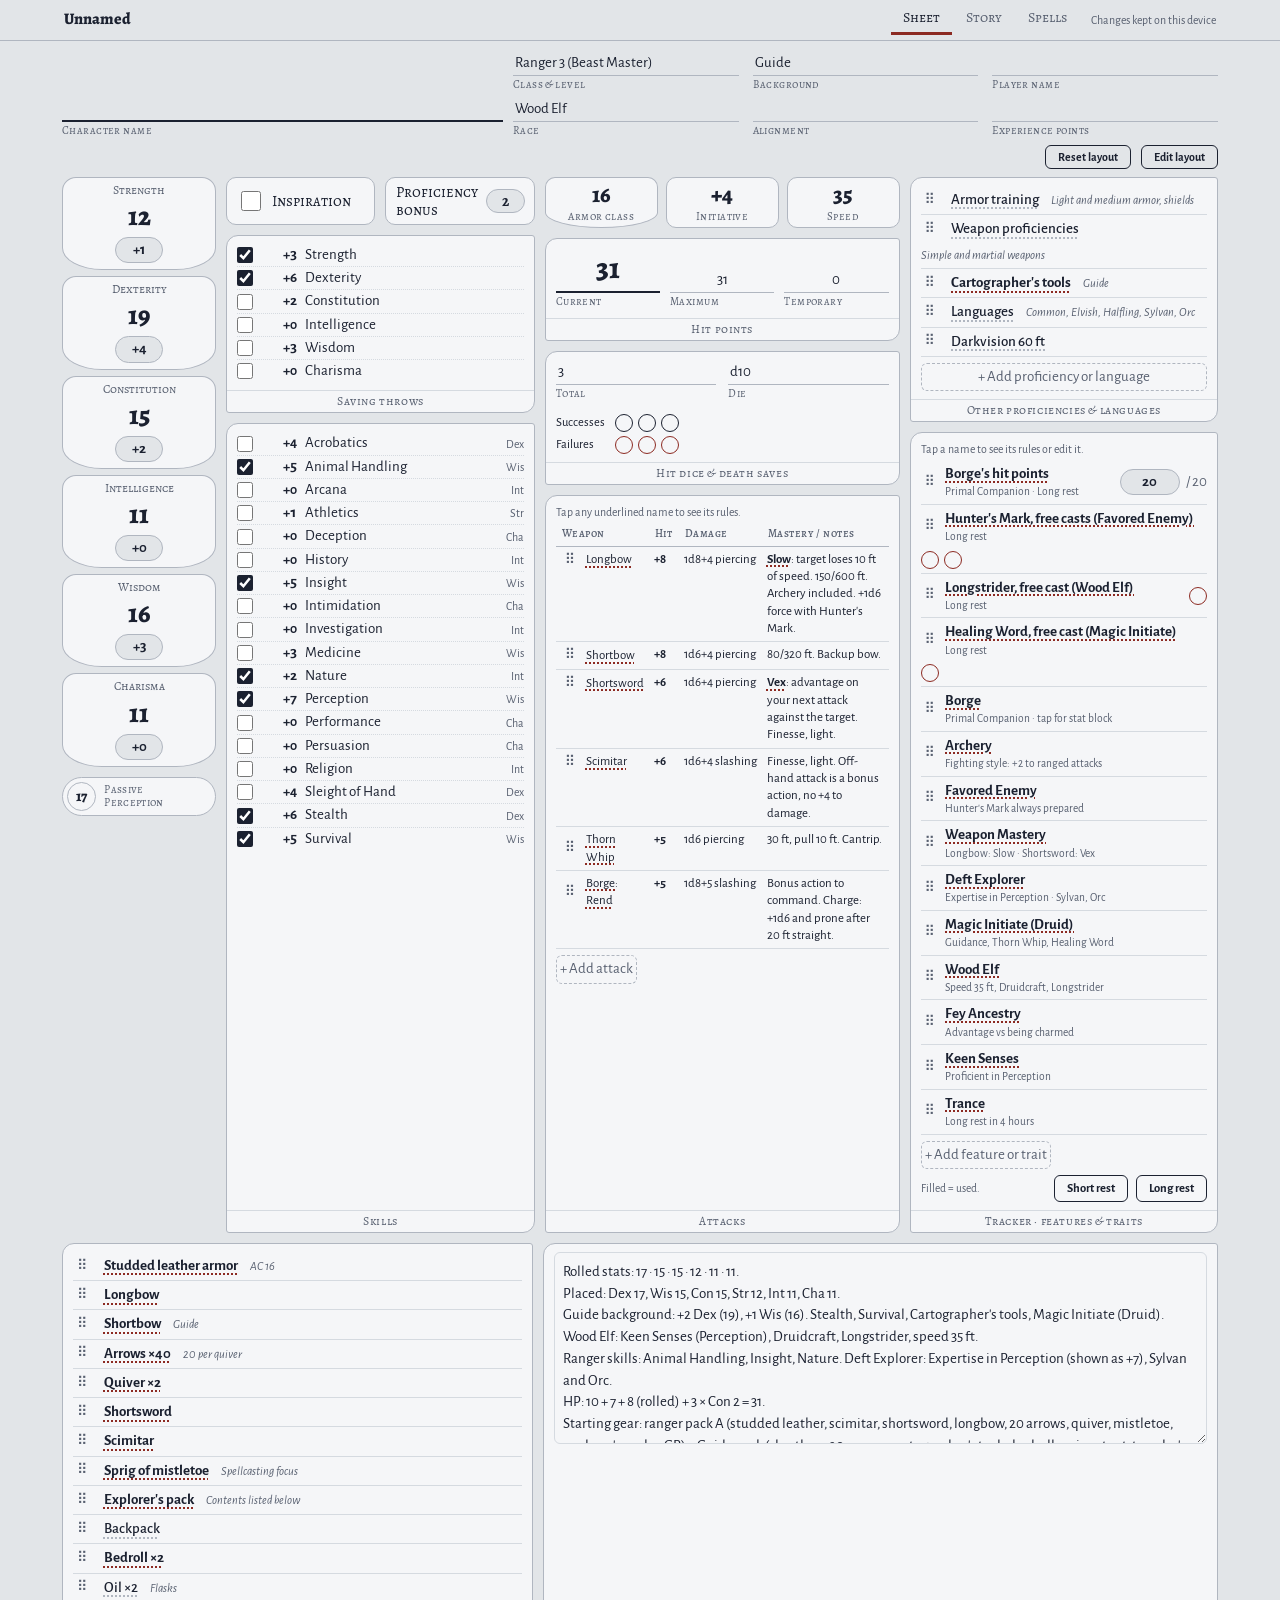
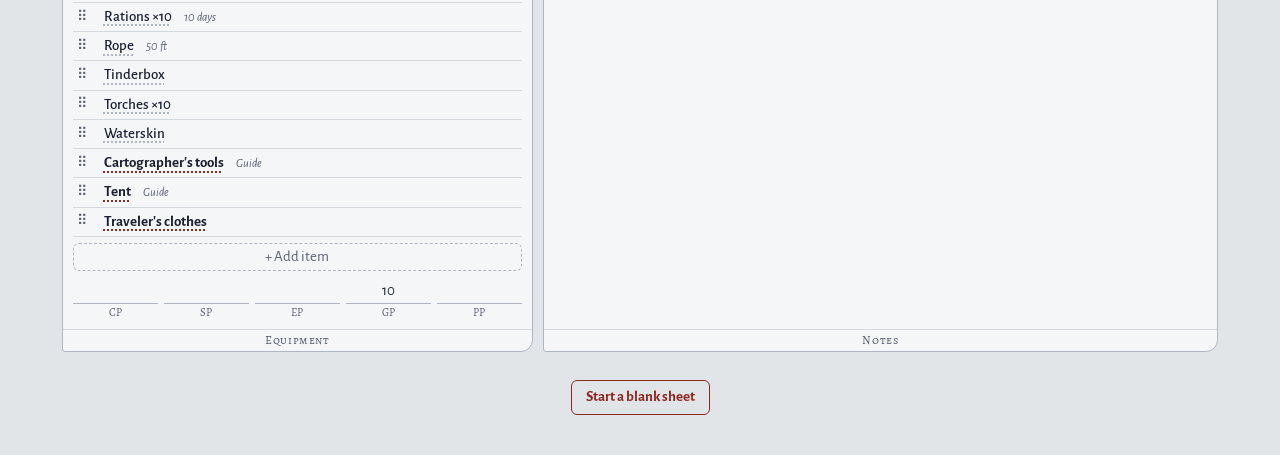
==== commit a1da26f9: "character shift" ====
--- a/index.html
+++ b/index.html
@@ -1,6 +1,5 @@
-<!DOCTYPE html>
-<html lang="en"><head>
-<meta http-equiv="content-type" content="text/html; charset=UTF-8"><meta charset="utf-8"><meta name="viewport" content="width=device-width, initial-scale=1, viewport-fit=cover"><title>Petyr Windrunner (Level 5)</title><link rel="preconnect" href="https://fonts.googleapis.com/"><link rel="preconnect" href="https://fonts.gstatic.com/" crossorigin=""><link rel="stylesheet" href="https://fonts.googleapis.com/css2?family=Alegreya:wght@500;700;800&family=Alegreya+SC:wght@500;700&family=Alegreya+Sans:ital,wght@0,400;0,500;0,700;1,400&display=swap"><style id="css">
+<!doctype html><html><head><meta charset=utf8><meta name=viewport content="width=device-width,initial-scale=1,viewport-fit=cover"><style>:root{color-scheme:light;box-sizing:border-box;padding-top:env(safe-area-inset-top,0px);padding-bottom:env(safe-area-inset-bottom,0px)}html{scroll-padding-top:env(safe-area-inset-top,0px)}body{margin:0;padding:0;font:14px -apple-system,BlinkMacSystemFont,sans-serif;background:#fff;color:#000}img{max-width:100%}[hidden]:not([hidden=until-found i]){display:none!important}</style></head><body>
+<title>Wood Elf Ranger</title><link rel="preconnect" href="https://fonts.googleapis.com"><link rel="preconnect" href="https://fonts.gstatic.com" crossorigin><link rel="stylesheet" href="https://fonts.googleapis.com/css2?family=Alegreya:wght@500;700;800&family=Alegreya+SC:wght@500;700&family=Alegreya+Sans:ital,wght@0,400;0,500;0,700;1,400&display=swap"><style id="css">
 :root{--paper:#E2E5E8;--sheet:#F5F6F8;--ink:#1B2130;--muted:#586070;--line:#B0B6C0;--soft:#D5DAE0;--accent:#8C2A22;--accent-ink:#FFF6F3;--bronze:#7E6128;color-scheme:light}
 @media (prefers-color-scheme:dark){:root:not([data-theme="light"]){--paper:#121519;--sheet:#1A1E25;--ink:#E3E6EB;--muted:#9AA2AF;--line:#3A414D;--soft:#262B34;--accent:#E3806F;--accent-ink:#1A0E0C;--bronze:#CFA960;color-scheme:dark}}
 :root[data-theme="dark"]{--paper:#121519;--sheet:#1A1E25;--ink:#E3E6EB;--muted:#9AA2AF;--line:#3A414D;--soft:#262B34;--accent:#E3806F;--accent-ink:#1A0E0C;--bronze:#CFA960;color-scheme:dark}
@@ -275,17 +274,11 @@
  .scroll{overflow:visible}
  *{-webkit-print-color-adjust:exact;print-color-adjust:exact}
 }
-</style></head><body class=""><div id="root"><header class="bar"><div class="bar-in"><div class="bar-name"><span data-d="d45">Pentry</span></div><div class="tabs" role="tablist"><button type="button" class="tab" role="tab" aria-selected="false" aria-controls="p-sheet">Sheet</button><button type="button" class="tab" role="tab" aria-selected="false" aria-controls="p-story">Story</button><button type="button" class="tab" role="tab" aria-selected="true" aria-controls="p-spells">Spells</button></div><div class="savewrap"><span class="status" role="status">Changes kept on this device</span><button type="button" class="btn" hidden="">Save sheet</button></div></div></header><main><div class="page" role="tabpanel" id="p-sheet" hidden=""><div><div class="head"><label class="fld cname"><input type="text" aria-label="Character name" value="Pentry"><span class="fl">Character name</span></label><div class="meta"><label class="fld "><input type="text" aria-label="Class &amp; level" value="paladin level 8- OoC"><span class="fl">Class &amp; level</span></label><label class="fld "><input type="text" aria-label="Background" value="Soldier"><span class="fl">Background</span></label><label class="fld "><input type="text" aria-label="Player name"><span class="fl">Player name</span></label><label class="fld "><input type="text" aria-label="Race" value="High elf (half elf)"><span class="fl">Race</span></label><label class="fld "><input type="text" aria-label="Alignment"><span class="fl">Alignment</span></label><label class="fld "><input type="text" inputmode="numeric" aria-label="Experience points"><span class="fl">Experience points</span></label></div></div><div><div class="layctl"><span class="layhelp">Drag a red ⠿ to move a box. Drag the bar under a box, or between columns, to resize. Double-click a bar to reset it.</span><button type="button" class="btn ghost">Reset layout</button><button type="button" class="btn ghost">Edit layout</button></div><div class="lay"><div class="band" style="--cols: minmax(0,0.500fr) minmax(0,0.713fr) minmax(0,1.606fr) minmax(0,0.831fr);"><div class="col lcol"><div class="blk b-abils" data-b="abils"><div class="abils"><div class="abil"><span class="an">Strength</span><input type="text" inputmode="numeric" aria-label="Strength score" value="20"><span data-d="d0" class="am">+5</span></div><div class="abil"><span class="an">Dexterity</span><input type="text" inputmode="numeric" aria-label="Dexterity score" value="13"><span data-d="d1" class="am">+1</span></div><div class="abil"><span class="an">Constitution</span><input type="text" inputmode="numeric" aria-label="Constitution score" value="20"><span data-d="d2" class="am">+5</span></div><div class="abil"><span class="an">Intelligence</span><input type="text" inputmode="numeric" aria-label="Intelligence score" value="11"><span data-d="d3" class="am">+0</span></div><div class="abil"><span class="an">Wisdom</span><input type="text" inputmode="numeric" aria-label="Wisdom score" value="13"><span data-d="d4" class="am">+1</span></div><div class="abil"><span class="an">Charisma</span><input type="text" inputmode="numeric" aria-label="Charisma score" value="18"><span data-d="d5" class="am">+4</span></div></div><span class="bmove" title="Drag to move this box">⠿</span><span class="bsz" title="Drag to change height. Double-click to reset."></span></div><div class="blk b-passive" data-b="passive"><div class="passive"><span data-d="d30" class="big">16</span><span class="sc">Passive Perception</span></div><span class="bmove" title="Drag to move this box">⠿</span><span class="bsz" title="Drag to change height. Double-click to reset."></span></div><div class="blk b-profs" data-b="profs"><section class="box "><div class="body"><div class="list"><div class="erow prof" data-i="0"><span class="grip" role="button" tabindex="0" data-grip="prof:0" title="Drag to reorder" aria-label="Reorder. Drag, or use the arrow keys.">⠿</span><button type="button" class="ename">armor training</button></div><div class="erow prof" data-i="1"><span class="grip" role="button" tabindex="0" data-grip="prof:1" title="Drag to reorder" aria-label="Reorder. Drag, or use the arrow keys.">⠿</span><button type="button" class="ename">weapon proficiencies</button></div><div class="erow prof" data-i="2"><span class="grip" role="button" tabindex="0" data-grip="prof:2" title="Drag to reorder" aria-label="Reorder. Drag, or use the arrow keys.">⠿</span><button type="button" class="ename norule">Gaming dice</button></div><div class="erow prof" data-i="3"><span class="grip" role="button" tabindex="0" data-grip="prof:3" title="Drag to reorder" aria-label="Reorder. Drag, or use the arrow keys.">⠿</span><button type="button" class="ename">languages</button></div><div class="erow prof" data-i="4"><span class="grip" role="button" tabindex="0" data-grip="prof:4" title="Drag to reorder" aria-label="Reorder. Drag, or use the arrow keys.">⠿</span><button type="button" class="ename">Dark vision 60 ft</button></div><button type="button" class="add">+ Add proficiency or language</button></div></div><div class="lab">Other proficiencies &amp; languages</div></section><span class="bmove" title="Drag to move this box">⠿</span><span class="bsz" title="Drag to change height. Double-click to reset."></span></div><span class="csz" title="Drag to change column widths. Double-click to reset."></span></div><div class="col lcol"><div class="blk b-top" data-b="top"><div class="row2"><div class="insp"><label><input type="checkbox">Inspiration</label></div><div class="insp"><label>Proficiency bonus<input type="text" inputmode="numeric" aria-label="Proficiency bonus" class="profin" value="+5"></label></div></div><span class="bmove" title="Drag to move this box">⠿</span><span class="bsz" title="Drag to change height. Double-click to reset."></span></div><div class="blk b-saves" data-b="saves"><section class="box "><div class="body"><ul class="checks"><li><label><input type="checkbox"><span data-d="d6" class="v">+5</span>Strength</label></li><li><label><input type="checkbox"><span data-d="d7" class="v">+1</span>Dexterity</label></li><li><label><input type="checkbox" checked="checked"><span data-d="d8" class="v">+10</span>Constitution</label></li><li><label><input type="checkbox"><span data-d="d9" class="v">+0</span>Intelligence</label></li><li><label><input type="checkbox" checked="checked"><span data-d="d10" class="v">+6</span>Wisdom</label></li><li><label><input type="checkbox" checked="checked"><span data-d="d11" class="v">+9</span>Charisma</label></li></ul></div><div class="lab">Saving throws</div></section><span class="bmove" title="Drag to move this box">⠿</span><span class="bsz" title="Drag to change height. Double-click to reset."></span></div><div class="blk b-skills fixh" data-b="skills" style="--h: 441px;"><section class="box "><div class="body"><ul class="checks"><li><label><input type="checkbox"><span data-d="d12" class="v">+1</span>Acrobatics<span class="ab">Dex</span></label></li><li><label><input type="checkbox"><span data-d="d13" class="v">+1</span>Animal Handling<span class="ab">Wis</span></label></li><li><label><input type="checkbox"><span data-d="d14" class="v">+0</span>Arcana<span class="ab">Int</span></label></li><li><label><input type="checkbox" checked="checked"><span data-d="d15" class="v">+10</span>Athletics<span class="ab">Str</span></label></li><li><label><input type="checkbox"><span data-d="d16" class="v">+4</span>Deception<span class="ab">Cha</span></label></li><li><label><input type="checkbox"><span data-d="d17" class="v">+0</span>History<span class="ab">Int</span></label></li><li><label><input type="checkbox" checked="checked"><span data-d="d18" class="v">+6</span>Insight<span class="ab">Wis</span></label></li><li><label><input type="checkbox" checked="checked"><span data-d="d19" class="v">+9</span>Intimidation<span class="ab">Cha</span></label></li><li><label><input type="checkbox"><span data-d="d20" class="v">+0</span>Investigation<span class="ab">Int</span></label></li><li><label><input type="checkbox"><span data-d="d21" class="v">+1</span>Medicine<span class="ab">Wis</span></label></li><li><label><input type="checkbox"><span data-d="d22" class="v">+0</span>Nature<span class="ab">Int</span></label></li><li><label><input type="checkbox" checked="checked"><span data-d="d23" class="v">+6</span>Perception<span class="ab">Wis</span></label></li><li><label><input type="checkbox"><span data-d="d24" class="v">+4</span>Performance<span class="ab">Cha</span></label></li><li><label><input type="checkbox" checked="checked"><span data-d="d25" class="v">+9</span>Persuasion<span class="ab">Cha</span></label></li><li><label><input type="checkbox"><span data-d="d26" class="v">+0</span>Religion<span class="ab">Int</span></label></li><li><label><input type="checkbox"><span data-d="d27" class="v">+1</span>Sleight of Hand<span class="ab">Dex</span></label></li><li><label><input type="checkbox"><span data-d="d28" class="v">+1</span>Stealth<span class="ab">Dex</span></label></li><li><label><input type="checkbox"><span data-d="d29" class="v">+1</span>Survival<span class="ab">Wis</span></label></li></ul></div><div class="lab">Skills</div></section><span class="bmove" title="Drag to move this box">⠿</span><span class="bsz" title="Drag to change height. Double-click to reset."></span></div><div class="blk b-hd" data-b="hd"><section class="box "><div class="body"><div style="display:grid;grid-template-columns:1fr 1fr;gap:12px;align-items:end"><label class="fld "><input type="text" aria-label="Total" value="10"><span class="fl">Total</span></label><label class="fld "><input type="text" aria-label="Die" value="d10"><span class="fl">Die</span></label><div class="ds" style="grid-column:1/-1"><span>Successes</span><span class="pips " role="group" aria-label="Death save successes"><button type="button" class="pip" aria-label="Death save successes 1" aria-pressed="false"></button><button type="button" class="pip" aria-label="Death save successes 2" aria-pressed="false"></button><button type="button" class="pip" aria-label="Death save successes 3" aria-pressed="false"></button></span><span>Failures</span><span class="pips red" role="group" aria-label="Death save failures"><button type="button" class="pip" aria-label="Death save failures 1" aria-pressed="false"></button><button type="button" class="pip" aria-label="Death save failures 2" aria-pressed="false"></button><button type="button" class="pip" aria-label="Death save failures 3" aria-pressed="false"></button></span></div></div></div><div class="lab">Hit dice &amp; death saves</div></section><span class="bmove" title="Drag to move this box">⠿</span><span class="bsz" title="Drag to change height. Double-click to reset."></span></div><span class="csz" title="Drag to change column widths. Double-click to reset."></span></div><div class="col lcol"><div class="blk b-tiles" data-b="tiles"><div class="tiles"><label class="tile shield"><input type="text" inputmode="numeric" aria-label="Armor class" value="20"><span class="fl">Armor class</span></label><div class="tile"><span data-d="d31" class="big">+1</span><span class="fl">Initiative</span></div><label class="tile"><input type="text" inputmode="numeric" aria-label="Speed" value="30"><span class="fl">Speed</span></label></div><span class="bmove" title="Drag to move this box">⠿</span><span class="bsz" title="Drag to change height. Double-click to reset."></span></div><div class="blk b-hp" data-b="hp"><section class="box "><div class="body"><div class="hp"><label class="fld cur"><input type="text" inputmode="numeric" aria-label="Current hit points" value="191"><span class="fl">Current</span></label><label class="fld "><input type="text" inputmode="numeric" aria-label="Maximum" value="191"><span class="fl">Maximum</span></label><label class="fld "><input type="text" inputmode="numeric" aria-label="Temporary" value="0"><span class="fl">Temporary</span></label></div></div><div class="lab">Hit points</div></section><span class="bmove" title="Drag to move this box">⠿</span><span class="bsz" title="Drag to change height. Double-click to reset."></span></div><div class="blk b-attacks fixh" data-b="attacks" style="--h: 420px;"><section class="box "><div class="body"><p class="hint">Tap any underlined name to see its rules.</p><div><div class="scroll"><table class="atable"><thead><tr><th>Weapon</th><th>Hit</th><th>Damage</th><th>Mastery / notes</th></tr></thead><tbody><tr data-i="0"><td><span class="wn"><span class="grip" role="button" tabindex="0" data-grip="attacks:0" title="Drag to reorder" aria-label="Reorder. Drag, or use the arrow keys.">⠿</span><button type="button" class="rl">longsword</button></span></td><td class="n">+9</td><td class="d">1d8+6 slashing, 1d10+3 if twohanded</td><td><b><button type="button" class="rl">Sap</button></b>: target has disadvantage on its next attack roll. </td></tr><tr data-i="1"><td><span class="wn"><span class="grip" role="button" tabindex="0" data-grip="attacks:1" title="Drag to reorder" aria-label="Reorder. Drag, or use the arrow keys.">⠿</span><button type="button" class="rl">Javelin</button></span></td><td class="n">+7</td><td class="d">1d6+4 piercing</td><td><b><button type="button" class="rl">Slow</button></b>: target loses 10 ft of speed. thrown 30/120</td></tr><tr data-i="2"><td><span class="wn"><span class="grip" role="button" tabindex="0" data-grip="attacks:2" title="Drag to reorder" aria-label="Reorder. Drag, or use the arrow keys.">⠿</span><button type="button" class="rl">Sacred Flame</button></span></td><td class="n">DC12</td><td class="d">2d8 radiant</td><td>60 ft, ignores cover</td></tr><tr data-i="3"><td><span class="wn"><span class="grip" role="button" tabindex="0" data-grip="attacks:3" title="Drag to reorder" aria-label="Reorder. Drag, or use the arrow keys.">⠿</span><button type="button" class="rl">Radiant strikes</button></span></td><td class="n"></td><td class="d">1d8 radiant</td><td>Applies to all attacks</td></tr></tbody></table></div><button type="button" class="add">+ Add attack</button></div></div><div class="lab">Attacks</div></section><span class="bmove" title="Drag to move this box">⠿</span><span class="bsz" title="Drag to change height. Double-click to reset."></span></div><span class="csz" title="Drag to change column widths. Double-click to reset."></span></div><div class="col lcol"><div class="blk b-features fixh" data-b="features" style="--h: 737px;"><section class="box "><div class="body"><p class="hint">Tap a name to see its rules or edit it.</p><div><div class="trk"><div class="tr" data-i="0"><span class="tl"><span class="grip" role="button" tabindex="0" data-grip="features:0" title="Drag to reorder" aria-label="Reorder. Drag, or use the arrow keys.">⠿</span><span class="tn"><button type="button" class="rl">lay on hands</button><span class="sub">heals for 5x Level · Long rest</span></span></span><span class="pool"><input type="text" inputmode="numeric" aria-label="lay on hands points left" value="80">/ 80</span></div><div class="tr" data-i="1"><span class="tl"><span class="grip" role="button" tabindex="0" data-grip="features:1" title="Drag to reorder" aria-label="Reorder. Drag, or use the arrow keys.">⠿</span><span class="tn"><button type="button" class="rl">Channel Divinity</button><span class="sub">2 uses · regain 1 on short rest, all on long rest. · Long rest</span></span></span><span class="pips red" role="group" aria-label="Channel Divinity used"><button type="button" class="pip on" aria-label="Channel Divinity used 1" aria-pressed="true"></button><button type="button" class="pip" aria-label="Channel Divinity used 2" aria-pressed="false"></button><button type="button" class="pip" aria-label="Channel Divinity used 3" aria-pressed="false"></button></span></div><div class="tr" data-i="2"><span class="tl"><span class="grip" role="button" tabindex="0" data-grip="features:2" title="Drag to reorder" aria-label="Reorder. Drag, or use the arrow keys.">⠿</span><span class="tn"><button type="button" class="rl">Divine smite</button><span class="sub">free cast, aways prepared · Long rest</span></span></span><span class="pips red" role="group" aria-label="Divine smite used"><button type="button" class="pip" aria-label="Divine smite used 1" aria-pressed="false"></button></span></div><div class="tr" data-i="3"><span class="tl"><span class="grip" role="button" tabindex="0" data-grip="features:3" title="Drag to reorder" aria-label="Reorder. Drag, or use the arrow keys.">⠿</span><span class="tn"><button type="button" class="rl">Misty step</button><span class="sub">Long rest</span></span></span><span class="pips red" role="group" aria-label="Misty step used"><button type="button" class="pip" aria-label="Misty step used 1" aria-pressed="false"></button></span></div><div class="tr" data-i="4"><span class="tl"><span class="grip" role="button" tabindex="0" data-grip="features:4" title="Drag to reorder" aria-label="Reorder. Drag, or use the arrow keys.">⠿</span><span class="tn"><button type="button" class="rl">Summon steed - silver hand warhorse</button><span class="sub">Long rest</span></span></span><span class="pips red" role="group" aria-label="Summon steed - silver hand warhorse used"><button type="button" class="pip" aria-label="Summon steed - silver hand warhorse used 1" aria-pressed="false"></button></span></div><div class="tr" data-i="5"><span class="tl"><span class="grip" role="button" tabindex="0" data-grip="features:5" title="Drag to reorder" aria-label="Reorder. Drag, or use the arrow keys.">⠿</span><span class="tn"><button type="button" class="rl">blessed warrior</button></span></span></div><div class="tr" data-i="6"><span class="tl"><span class="grip" role="button" tabindex="0" data-grip="features:6" title="Drag to reorder" aria-label="Reorder. Drag, or use the arrow keys.">⠿</span><span class="tn"><button type="button" class="rl">Savage attacker</button></span></span></div><div class="tr" data-i="7"><span class="tl"><span class="grip" role="button" tabindex="0" data-grip="features:7" title="Drag to reorder" aria-label="Reorder. Drag, or use the arrow keys.">⠿</span><span class="tn"><button type="button" class="rl">Fey Ancestry</button><span class="sub">Advantage against being charm</span></span></span></div><div class="tr" data-i="8"><span class="tl"><span class="grip" role="button" tabindex="0" data-grip="features:8" title="Drag to reorder" aria-label="Reorder. Drag, or use the arrow keys.">⠿</span><span class="tn"><button type="button" class="rl">Sentinel</button></span></span></div><div class="tr" data-i="9"><span class="tl"><span class="grip" role="button" tabindex="0" data-grip="features:9" title="Drag to reorder" aria-label="Reorder. Drag, or use the arrow keys.">⠿</span><span class="tn"><button type="button" class="rl">Extra attac</button><span class="sub">attack twice per round</span></span></span></div><div class="tr" data-i="10"><span class="tl"><span class="grip" role="button" tabindex="0" data-grip="features:10" title="Drag to reorder" aria-label="Reorder. Drag, or use the arrow keys.">⠿</span><span class="tn"><button type="button" class="rl">trance</button></span></span></div><div class="tr" data-i="11"><span class="tl"><span class="grip" role="button" tabindex="0" data-grip="features:11" title="Drag to reorder" aria-label="Reorder. Drag, or use the arrow keys.">⠿</span><span class="tn"><button type="button" class="rl">Aura of conquest</button></span></span></div><div class="tr" data-i="12"><span class="tl"><span class="grip" role="button" tabindex="0" data-grip="features:12" title="Drag to reorder" aria-label="Reorder. Drag, or use the arrow keys.">⠿</span><span class="tn"><button type="button" class="rl">Aura of protection</button></span></span></div><div class="tr" data-i="13"><span class="tl"><span class="grip" role="button" tabindex="0" data-grip="features:13" title="Drag to reorder" aria-label="Reorder. Drag, or use the arrow keys.">⠿</span><span class="tn"><button type="button" class="rl">Heavy armor master</button><span class="sub">-3 phsyical dmg</span></span></span></div><div class="tr" data-i="14"><span class="tl"><span class="grip" role="button" tabindex="0" data-grip="features:14" title="Drag to reorder" aria-label="Reorder. Drag, or use the arrow keys.">⠿</span><span class="tn"><button type="button" class="rl">Aura of courage</button><span class="sub">10  ft - no fear</span></span></span></div></div><button type="button" class="add">+ Add feature or trait</button><div class="rests"><span class="sub">Filled = used.</span><span style="display:flex;gap:8px"><button type="button" class="btn ghost">Short rest</button><button type="button" class="btn ghost">Long rest</button></span></div></div></div><div class="lab">Tracker · features &amp; traits</div></section><span class="bmove" title="Drag to move this box">⠿</span><span class="bsz" title="Drag to change height. Double-click to reset."></span></div></div></div><div class="band" style="--cols: minmax(0,1.500fr) minmax(0,2.150fr);"><div class="col lcol"><div class="blk b-equip fixh" data-b="equip" style="--h: 428px;"><section class="box "><div class="body"><div class="list"><div class="erow equip" data-i="0"><span class="grip" role="button" tabindex="0" data-grip="equip:0" title="Drag to reorder" aria-label="Reorder. Drag, or use the arrow keys.">⠿</span><button type="button" class="ename">Splint armor</button></div><div class="erow equip" data-i="1"><span class="grip" role="button" tabindex="0" data-grip="equip:1" title="Drag to reorder" aria-label="Reorder. Drag, or use the arrow keys.">⠿</span><button type="button" class="ename">shield</button></div><div class="erow equip" data-i="2"><span class="grip" role="button" tabindex="0" data-grip="equip:2" title="Drag to reorder" aria-label="Reorder. Drag, or use the arrow keys.">⠿</span><button type="button" class="ename">longsword</button></div><div class="erow equip" data-i="3"><span class="grip" role="button" tabindex="0" data-grip="equip:3" title="Drag to reorder" aria-label="Reorder. Drag, or use the arrow keys.">⠿</span><button type="button" class="ename">javelins</button></div><div class="erow equip" data-i="4"><span class="grip" role="button" tabindex="0" data-grip="equip:4" title="Drag to reorder" aria-label="Reorder. Drag, or use the arrow keys.">⠿</span><button type="button" class="ename">holy symbol</button><span class="note">worn as amulet</span></div><div class="erow equip" data-i="5"><span class="grip" role="button" tabindex="0" data-grip="equip:5" title="Drag to reorder" aria-label="Reorder. Drag, or use the arrow keys.">⠿</span><button type="button" class="ename">priests pack</button><span class="note">gear list inside</span></div><div class="erow equip" data-i="6"><span class="grip" role="button" tabindex="0" data-grip="equip:6" title="Drag to reorder" aria-label="Reorder. Drag, or use the arrow keys.">⠿</span><button type="button" class="ename">gaming set</button><span class="note">dice</span></div><div class="erow equip" data-i="7"><span class="grip" role="button" tabindex="0" data-grip="equip:7" title="Drag to reorder" aria-label="Reorder. Drag, or use the arrow keys.">⠿</span><button type="button" class="ename norule">holy water x 2</button></div><div class="erow equip" data-i="8"><span class="grip" role="button" tabindex="0" data-grip="equip:8" title="Drag to reorder" aria-label="Reorder. Drag, or use the arrow keys.">⠿</span><button type="button" class="ename">4x healing potions</button><span class="note">2d4+2 hp</span></div><div class="erow equip" data-i="9"><span class="grip" role="button" tabindex="0" data-grip="equip:9" title="Drag to reorder" aria-label="Reorder. Drag, or use the arrow keys.">⠿</span><button type="button" class="ename norule">crown of greyfen</button></div><button type="button" class="add">+ Add item</button></div><div class="coins"><label class="fld "><input type="text" inputmode="numeric" aria-label="CP"><span class="fl">CP</span></label><label class="fld "><input type="text" inputmode="numeric" aria-label="SP"><span class="fl">SP</span></label><label class="fld "><input type="text" inputmode="numeric" aria-label="EP"><span class="fl">EP</span></label><label class="fld "><input type="text" inputmode="numeric" aria-label="GP" value="3774"><span class="fl">GP</span></label><label class="fld "><input type="text" inputmode="numeric" aria-label="PP"><span class="fl">PP</span></label></div></div><div class="lab">Equipment</div></section><span class="bmove" title="Drag to move this box">⠿</span><span class="bsz" title="Drag to change height. Double-click to reset."></span></div><span class="csz" title="Drag to change column widths. Double-click to reset."></span></div><div class="col lcol"><div class="blk b-notes" data-b="notes"><section class="box "><div class="body"><textarea rows="8" placeholder="Session notes, NPCs, quests, loot to split…" aria-label="Notes">Keen senses giver proficienscy på perception, 60 ft darkvision - High elf
-+2 str and +1 con fra soldidier background
-skill choice: athletics og intimidation fra soldier
-
-+1 str fra level 4 feat - sentinel
-
-</textarea></div><div class="lab">Notes</div></section><span class="bmove" title="Drag to move this box">⠿</span><span class="bsz" title="Drag to change height. Double-click to reset."></span></div></div></div></div></div></div></div><div class="page" role="tabpanel" id="p-story" hidden=""><div><div class="head"><div class="bar-name serif" style="font-size:2rem"><span data-d="d32">Pentry</span></div><div class="phys"><label class="fld "><input type="text" aria-label="Age"><span class="fl">Age</span></label><label class="fld "><input type="text" aria-label="Height" value="medium"><span class="fl">Height</span></label><label class="fld "><input type="text" aria-label="Weight"><span class="fl">Weight</span></label><label class="fld "><input type="text" aria-label="Eyes"><span class="fl">Eyes</span></label><label class="fld "><input type="text" aria-label="Skin"><span class="fl">Skin</span></label><label class="fld "><input type="text" aria-label="Hair"><span class="fl">Hair</span></label></div></div><div class="story"><div class="col"><section class="box "><div class="body"><textarea rows="7" placeholder="What do people notice first?" aria-label="Character appearance"></textarea></div><div class="lab">Character appearance</div></section><section class="box "><div class="body"><textarea rows="14" aria-label="Character backstory"></textarea></div><div class="lab">Character backstory</div></section></div><div class="col"><section class="box "><div class="body"><div class="form" style="margin-top:0"><textarea rows="5" aria-label="Allies and organizations">Greyfen - free dinks for life at the heron</textarea><div class="two" style="display:grid;grid-template-columns:1fr 1fr;gap:12px"><label class="fld "><input type="text" aria-label="Organization name"><span class="fl">Organization name</span></label><label class="fld "><input type="text" aria-label="Symbol"><span class="fl">Symbol</span></label></div></div></div><div class="lab">Allies &amp; organizations</div></section><section class="box "><div class="body"><textarea rows="6" aria-label="Additional features and traits"></textarea></div><div class="lab">Additional features &amp; traits</div></section><section class="box "><div class="body"><textarea rows="7" aria-label="Treasure"></textarea></div><div class="lab">Treasure</div></section></div></div></div></div><div class="page" role="tabpanel" id="p-spells"><div><div class="spellhead"><label class="fld "><input type="text" aria-label="Spellcasting class" value="Paladin"><span class="fl">Spellcasting class</span></label><label class="fld"><select aria-label="Spellcasting ability"><option value="">None</option><option value="str">Strength</option><option value="dex">Dexterity</option><option value="con">Constitution</option><option value="int">Intelligence</option><option value="wis">Wisdom</option><option value="cha" selected="selected">Charisma</option></select><span class="fl">Spellcasting ability</span></label><div class="tile"><span data-d="d33" class="big">17</span><span class="fl">Spell save DC</span></div><div class="tile"><span data-d="d34" class="big">+9</span><span class="fl">Spell attack bonus</span></div></div><div class="spellgrid"><details class="box lvl" open=""><summary><span class="ln">0</span><span class="lt">Cantrips</span><span data-d="d35" class="cnt">3 spells</span></summary><div class="body"><div class="list"><div class="erow spell" data-i="0"><span class="grip" role="button" tabindex="0" data-grip="sp.levels.0.list:0" title="Drag to reorder" aria-label="Reorder. Drag, or use the arrow keys.">⠿</span><button type="button" class="ename">sacred flame</button><span class="note">2d8 damage</span></div><div class="erow spell" data-i="1"><span class="grip" role="button" tabindex="0" data-grip="sp.levels.0.list:1" title="Drag to reorder" aria-label="Reorder. Drag, or use the arrow keys.">⠿</span><button type="button" class="ename">light</button><span class="note">create light</span></div><div class="erow spell" data-i="2"><span class="grip" role="button" tabindex="0" data-grip="sp.levels.0.list:2" title="Drag to reorder" aria-label="Reorder. Drag, or use the arrow keys.">⠿</span><button type="button" class="ename">Prestidigitation</button></div><button type="button" class="add">+ Add spell</button></div></div></details><details class="box lvl" open=""><summary><span class="ln">1</span><span class="lt">Level 1</span><span data-d="d36" class="cnt">13 spells</span></summary><div class="body"><div class="slots"><label>Slots <input type="text" inputmode="numeric" aria-label="Level 1 slots total" value="4"></label><span>Expended</span><span class="pips " role="group" aria-label="Level 1 slots expended"><button type="button" class="pip" aria-label="Level 1 slots expended 1" aria-pressed="false"></button><button type="button" class="pip" aria-label="Level 1 slots expended 2" aria-pressed="false"></button><button type="button" class="pip" aria-label="Level 1 slots expended 3" aria-pressed="false"></button><button type="button" class="pip" aria-label="Level 1 slots expended 4" aria-pressed="false"></button></span></div><p class="hint">Tick the box to mark a spell prepared.</p><div class="list"><div class="erow spell" data-i="0"><span class="grip" role="button" tabindex="0" data-grip="sp.levels.1.list:0" title="Drag to reorder" aria-label="Reorder. Drag, or use the arrow keys.">⠿</span><input type="checkbox" aria-label="Prepared: Heroism"><button type="button" class="ename">Heroism</button><span class="note">temp HP - cha</span></div><div class="erow spell" data-i="1"><span class="grip" role="button" tabindex="0" data-grip="sp.levels.1.list:1" title="Drag to reorder" aria-label="Reorder. Drag, or use the arrow keys.">⠿</span><input type="checkbox" aria-label="Prepared: Cure wounds" checked="checked"><button type="button" class="ename">Cure wounds</button><span class="note">touch heal of 2d8</span></div><div class="erow spell" data-i="2"><span class="grip" role="button" tabindex="0" data-grip="sp.levels.1.list:2" title="Drag to reorder" aria-label="Reorder. Drag, or use the arrow keys.">⠿</span><input type="checkbox" aria-label="Prepared: Thunderous smite"><button type="button" class="ename">Thunderous smite</button><span class="note">Bonus action - 2d6 thunder dmg</span></div><div class="erow spell" data-i="3"><span class="grip" role="button" tabindex="0" data-grip="sp.levels.1.list:3" title="Drag to reorder" aria-label="Reorder. Drag, or use the arrow keys.">⠿</span><input type="checkbox" aria-label="Prepared: Searing Smite"><button type="button" class="ename">Searing Smite</button><span class="note">bonus action - 1d6 pr round</span></div><div class="erow spell" data-i="4"><span class="grip" role="button" tabindex="0" data-grip="sp.levels.1.list:4" title="Drag to reorder" aria-label="Reorder. Drag, or use the arrow keys.">⠿</span><input type="checkbox" aria-label="Prepared: Armor of Agythys" checked="checked"><button type="button" class="ename">Armor of Agythys</button><span class="note">temp hp + thorns effect</span></div><div class="erow spell" data-i="5"><span class="grip" role="button" tabindex="0" data-grip="sp.levels.1.list:5" title="Drag to reorder" aria-label="Reorder. Drag, or use the arrow keys.">⠿</span><input type="checkbox" aria-label="Prepared: Command" checked="checked"><button type="button" class="ename">Command</button><span class="note">force behaviour</span></div><div class="erow spell" data-i="6"><span class="grip" role="button" tabindex="0" data-grip="sp.levels.1.list:6" title="Drag to reorder" aria-label="Reorder. Drag, or use the arrow keys.">⠿</span><input type="checkbox" aria-label="Prepared: Bless" checked="checked"><button type="button" class="ename">Bless</button><span class="note">better hit rate / save throws</span></div><div class="erow spell" data-i="7"><span class="grip" role="button" tabindex="0" data-grip="sp.levels.1.list:7" title="Drag to reorder" aria-label="Reorder. Drag, or use the arrow keys.">⠿</span><input type="checkbox" aria-label="Prepared: Sheild of faith" checked="checked"><button type="button" class="ename">Sheild of faith</button><span class="note">+2AC</span></div><div class="erow spell" data-i="8"><span class="grip" role="button" tabindex="0" data-grip="sp.levels.1.list:8" title="Drag to reorder" aria-label="Reorder. Drag, or use the arrow keys.">⠿</span><input type="checkbox" aria-label="Prepared: Wrathful Smite" checked="checked"><button type="button" class="ename">Wrathful Smite</button><span class="note">extra damage (1d6) + frighten</span></div><div class="erow spell" data-i="9"><span class="grip" role="button" tabindex="0" data-grip="sp.levels.1.list:9" title="Drag to reorder" aria-label="Reorder. Drag, or use the arrow keys.">⠿</span><input type="checkbox" aria-label="Prepared: Protection from Evil and Good" checked="checked"><button type="button" class="ename">Protection from Evil and Good</button><span class="note">Protection against creatures</span></div><div class="erow spell" data-i="10"><span class="grip" role="button" tabindex="0" data-grip="sp.levels.1.list:10" title="Drag to reorder" aria-label="Reorder. Drag, or use the arrow keys.">⠿</span><input type="checkbox" aria-label="Prepared: Detect Magic"><button type="button" class="ename">Detect Magic</button></div><div class="erow spell" data-i="11"><span class="grip" role="button" tabindex="0" data-grip="sp.levels.1.list:11" title="Drag to reorder" aria-label="Reorder. Drag, or use the arrow keys.">⠿</span><input type="checkbox" aria-label="Prepared: Hold person" checked="checked"><button type="button" class="ename norule">Hold person</button><span class="note">Stuns a humanoid in place</span></div><div class="erow spell" data-i="12"><span class="grip" role="button" tabindex="0" data-grip="sp.levels.1.list:12" title="Drag to reorder" aria-label="Reorder. Drag, or use the arrow keys.">⠿</span><input type="checkbox" aria-label="Prepared: Lesser restoration"><button type="button" class="ename">Lesser restoration</button><span class="note">bonus action - remove neg. effect</span></div><button type="button" class="add">+ Add spell</button></div></div></details><details class="box lvl" open=""><summary><span class="ln">2</span><span class="lt">Level 2</span><span data-d="d37" class="cnt">4 spells</span></summary><div class="body"><div class="slots"><label>Slots <input type="text" inputmode="numeric" aria-label="Level 2 slots total" value="3"></label><span>Expended</span><span class="pips " role="group" aria-label="Level 2 slots expended"><button type="button" class="pip" aria-label="Level 2 slots expended 1" aria-pressed="false"></button><button type="button" class="pip" aria-label="Level 2 slots expended 2" aria-pressed="false"></button><button type="button" class="pip" aria-label="Level 2 slots expended 3" aria-pressed="false"></button></span></div><div class="list"><div class="erow spell" data-i="0"><span class="grip" role="button" tabindex="0" data-grip="sp.levels.2.list:0" title="Drag to reorder" aria-label="Reorder. Drag, or use the arrow keys.">⠿</span><input type="checkbox" aria-label="Prepared: Aid" checked="checked"><button type="button" class="ename">Aid</button><span class="note">+5 max hp to 3 creatues</span></div><div class="erow spell" data-i="1"><span class="grip" role="button" tabindex="0" data-grip="sp.levels.2.list:1" title="Drag to reorder" aria-label="Reorder. Drag, or use the arrow keys.">⠿</span><input type="checkbox" aria-label="Prepared: Shining Smite" checked="checked"><button type="button" class="ename">Shining Smite</button><span class="note">2d6 radiant + hit advantage</span></div><div class="erow spell" data-i="2"><span class="grip" role="button" tabindex="0" data-grip="sp.levels.2.list:2" title="Drag to reorder" aria-label="Reorder. Drag, or use the arrow keys.">⠿</span><input type="checkbox" aria-label="Prepared: Lesser Restoration"><button type="button" class="ename">Lesser Restoration</button><span class="note">Cures disease and poison</span></div><div class="erow spell" data-i="3"><span class="grip" role="button" tabindex="0" data-grip="sp.levels.2.list:3" title="Drag to reorder" aria-label="Reorder. Drag, or use the arrow keys.">⠿</span><input type="checkbox" aria-label="Prepared: Spiritual Weapon" checked="checked"><button type="button" class="ename">Spiritual Weapon</button></div><button type="button" class="add">+ Add spell</button></div></div></details><details class="box lvl" open=""><summary><span class="ln">3</span><span class="lt">Level 3</span><span data-d="d38" class="cnt">8 spells</span></summary><div class="body"><div class="slots"><label>Slots <input type="text" inputmode="numeric" aria-label="Level 3 slots total" value="3"></label><span>Expended</span><span class="pips " role="group" aria-label="Level 3 slots expended"><button type="button" class="pip on" aria-label="Level 3 slots expended 1" aria-pressed="true"></button><button type="button" class="pip on" aria-label="Level 3 slots expended 2" aria-pressed="true"></button><button type="button" class="pip on" aria-label="Level 3 slots expended 3" aria-pressed="true"></button></span></div><div class="list"><div class="erow spell" data-i="0"><span class="grip" role="button" tabindex="0" data-grip="sp.levels.3.list:0" title="Drag to reorder" aria-label="Reorder. Drag, or use the arrow keys.">⠿</span><input type="checkbox" aria-label="Prepared: Fear" checked="checked"><button type="button" class="ename">Fear</button><span class="note">action</span></div><div class="erow spell" data-i="1"><span class="grip" role="button" tabindex="0" data-grip="sp.levels.3.list:1" title="Drag to reorder" aria-label="Reorder. Drag, or use the arrow keys.">⠿</span><input type="checkbox" aria-label="Prepared: Bestow Curse" checked="checked"><button type="button" class="ename">Bestow Curse</button><span class="note">Disadvantage, extra damage, or lost turns</span></div><div class="erow spell" data-i="2"><span class="grip" role="button" tabindex="0" data-grip="sp.levels.3.list:2" title="Drag to reorder" aria-label="Reorder. Drag, or use the arrow keys.">⠿</span><input type="checkbox" aria-label="Prepared: Crusaders Mantle" checked="checked"><button type="button" class="ename">Crusaders Mantle</button><span class="note">Action</span></div><div class="erow spell" data-i="3"><span class="grip" role="button" tabindex="0" data-grip="sp.levels.3.list:3" title="Drag to reorder" aria-label="Reorder. Drag, or use the arrow keys.">⠿</span><input type="checkbox" aria-label="Prepared: Revivify" checked="checked"><button type="button" class="ename">Revivify</button><span class="note">Requires diamond - action</span></div><div class="erow spell" data-i="4"><span class="grip" role="button" tabindex="0" data-grip="sp.levels.3.list:4" title="Drag to reorder" aria-label="Reorder. Drag, or use the arrow keys.">⠿</span><input type="checkbox" aria-label="Prepared: Dispell magic" checked="checked"><button type="button" class="ename">Dispell magic</button></div><div class="erow spell" data-i="5"><span class="grip" role="button" tabindex="0" data-grip="sp.levels.3.list:5" title="Drag to reorder" aria-label="Reorder. Drag, or use the arrow keys.">⠿</span><input type="checkbox" aria-label="Prepared: Aura of Vitality"><button type="button" class="ename">Aura of Vitality</button><span class="note">bonus action- heal 2d6 pr round</span></div><div class="erow spell" data-i="6"><span class="grip" role="button" tabindex="0" data-grip="sp.levels.3.list:6" title="Drag to reorder" aria-label="Reorder. Drag, or use the arrow keys.">⠿</span><input type="checkbox" aria-label="Prepared: Daylight"><button type="button" class="ename">Daylight</button><span class="note">action - 60ft</span></div><div class="erow spell" data-i="7"><span class="grip" role="button" tabindex="0" data-grip="sp.levels.3.list:7" title="Drag to reorder" aria-label="Reorder. Drag, or use the arrow keys.">⠿</span><input type="checkbox" aria-label="Prepared: Remove curse"><button type="button" class="ename">Remove curse</button></div><button type="button" class="add">+ Add spell</button></div></div></details><details class="box lvl" open=""><summary><span class="ln">4</span><span class="lt">Level 4</span><span data-d="d39" class="cnt">8 spells</span></summary><div class="body"><div class="slots"><label>Slots <input type="text" inputmode="numeric" aria-label="Level 4 slots total" value="2"></label><span>Expended</span><span class="pips " role="group" aria-label="Level 4 slots expended"><button type="button" class="pip on" aria-label="Level 4 slots expended 1" aria-pressed="true"></button><button type="button" class="pip" aria-label="Level 4 slots expended 2" aria-pressed="false"></button></span></div><div class="list"><div class="erow spell" data-i="0"><span class="grip" role="button" tabindex="0" data-grip="sp.levels.4.list:0" title="Drag to reorder" aria-label="Reorder. Drag, or use the arrow keys.">⠿</span><input type="checkbox" aria-label="Prepared: Aura of life" checked="checked"><button type="button" class="ename">Aura of life</button></div><div class="erow spell" data-i="1"><span class="grip" role="button" tabindex="0" data-grip="sp.levels.4.list:1" title="Drag to reorder" aria-label="Reorder. Drag, or use the arrow keys.">⠿</span><input type="checkbox" aria-label="Prepared: Find Greater Steed"><button type="button" class="ename">Find Greater Steed</button></div><div class="erow spell" data-i="2"><span class="grip" role="button" tabindex="0" data-grip="sp.levels.4.list:2" title="Drag to reorder" aria-label="Reorder. Drag, or use the arrow keys.">⠿</span><input type="checkbox" aria-label="Prepared: Banishment" checked="checked"><button type="button" class="ename">Banishment</button></div><div class="erow spell" data-i="3"><span class="grip" role="button" tabindex="0" data-grip="sp.levels.4.list:3" title="Drag to reorder" aria-label="Reorder. Drag, or use the arrow keys.">⠿</span><input type="checkbox" aria-label="Prepared: Aura of purity"><button type="button" class="ename">Aura of purity</button></div><div class="erow spell" data-i="4"><span class="grip" role="button" tabindex="0" data-grip="sp.levels.4.list:4" title="Drag to reorder" aria-label="Reorder. Drag, or use the arrow keys.">⠿</span><input type="checkbox" aria-label="Prepared: Death Ward" checked="checked"><button type="button" class="ename">Death Ward</button></div><div class="erow spell" data-i="5"><span class="grip" role="button" tabindex="0" data-grip="sp.levels.4.list:5" title="Drag to reorder" aria-label="Reorder. Drag, or use the arrow keys.">⠿</span><input type="checkbox" aria-label="Prepared: Dominate beast" checked="checked"><button type="button" class="ename">Dominate beast</button></div><div class="erow spell" data-i="6"><span class="grip" role="button" tabindex="0" data-grip="sp.levels.4.list:6" title="Drag to reorder" aria-label="Reorder. Drag, or use the arrow keys.">⠿</span><input type="checkbox" aria-label="Prepared: Stoneskin" checked="checked"><button type="button" class="ename">Stoneskin</button></div><div class="erow spell" data-i="7"><span class="grip" role="button" tabindex="0" data-grip="sp.levels.4.list:7" title="Drag to reorder" aria-label="Reorder. Drag, or use the arrow keys.">⠿</span><input type="checkbox" aria-label="Prepared: deth ward"><button type="button" class="ename">deth ward</button></div><button type="button" class="add">+ Add spell</button></div></div></details><details class="box lvl" open=""><summary><span class="ln">5</span><span class="lt">Level 5</span><span data-d="d40" class="cnt"></span></summary><div class="body"><div class="slots"><label>Slots <input type="text" inputmode="numeric" aria-label="Level 5 slots total" value="1"></label><span>Expended</span><span class="pips " role="group" aria-label="Level 5 slots expended"><button type="button" class="pip" aria-label="Level 5 slots expended 1" aria-pressed="false"></button></span></div><div class="list"><div class="erow spell" data-i="0"><span class="grip" role="button" tabindex="0" data-grip="sp.levels.5.list:0" title="Drag to reorder" aria-label="Reorder. Drag, or use the arrow keys.">⠿</span><input type="checkbox" aria-label="Prepared: Cloud kill" checked="checked"><button type="button" class="ename">Cloud kill</button></div><div class="erow spell" data-i="1"><span class="grip" role="button" tabindex="0" data-grip="sp.levels.5.list:1" title="Drag to reorder" aria-label="Reorder. Drag, or use the arrow keys.">⠿</span><input type="checkbox" aria-label="Prepared: Destructive wave" checked="checked"><button type="button" class="ename">Destructive wave</button></div><div class="erow spell" data-i="2"><span class="grip" role="button" tabindex="0" data-grip="sp.levels.5.list:2" title="Drag to reorder" aria-label="Reorder. Drag, or use the arrow keys.">⠿</span><input type="checkbox" aria-label="Prepared: Summon Celestial" checked="checked"><button type="button" class="ename">Summon Celestial</button></div><div class="erow spell" data-i="3"><span class="grip" role="button" tabindex="0" data-grip="sp.levels.5.list:3" title="Drag to reorder" aria-label="Reorder. Drag, or use the arrow keys.">⠿</span><input type="checkbox" aria-label="Prepared: Raise Dead"><button type="button" class="ename">Raise Dead</button></div><div class="erow spell" data-i="4"><span class="grip" role="button" tabindex="0" data-grip="sp.levels.5.list:4" title="Drag to reorder" aria-label="Reorder. Drag, or use the arrow keys.">⠿</span><input type="checkbox" aria-label="Prepared: Banishing Smite"><button type="button" class="ename">Banishing Smite</button></div><div class="erow spell" data-i="5"><span class="grip" role="button" tabindex="0" data-grip="sp.levels.5.list:5" title="Drag to reorder" aria-label="Reorder. Drag, or use the arrow keys.">⠿</span><input type="checkbox" aria-label="Prepared: Circle of power"><button type="button" class="ename">Circle of power</button></div><div class="erow spell" data-i="6"><span class="grip" role="button" tabindex="0" data-grip="sp.levels.5.list:6" title="Drag to reorder" aria-label="Reorder. Drag, or use the arrow keys.">⠿</span><input type="checkbox" aria-label="Prepared: Dominate person" checked="checked"><button type="button" class="ename">Dominate person</button></div><button type="button" class="add">+ Add spell</button></div></div></details><details class="box lvl"><summary><span class="ln">6</span><span class="lt">Level 6</span><span data-d="d41" class="cnt"></span></summary><div class="body"><div class="slots"><label>Slots <input type="text" inputmode="numeric" aria-label="Level 6 slots total"></label><span>Expended</span><span class="pips " role="group" aria-label="Level 6 slots expended"></span></div><div class="list"><button type="button" class="add">+ Add spell</button></div></div></details><details class="box lvl"><summary><span class="ln">7</span><span class="lt">Level 7</span><span data-d="d42" class="cnt"></span></summary><div class="body"><div class="slots"><label>Slots <input type="text" inputmode="numeric" aria-label="Level 7 slots total"></label><span>Expended</span><span class="pips " role="group" aria-label="Level 7 slots expended"></span></div><div class="list"><button type="button" class="add">+ Add spell</button></div></div></details><details class="box lvl"><summary><span class="ln">8</span><span class="lt">Level 8</span><span data-d="d43" class="cnt"></span></summary><div class="body"><div class="slots"><label>Slots <input type="text" inputmode="numeric" aria-label="Level 8 slots total"></label><span>Expended</span><span class="pips " role="group" aria-label="Level 8 slots expended"></span></div><div class="list"><button type="button" class="add">+ Add spell</button></div></div></details><details class="box lvl"><summary><span class="ln">9</span><span class="lt">Level 9</span><span data-d="d44" class="cnt"></span></summary><div class="body"><div class="slots"><label>Slots <input type="text" inputmode="numeric" aria-label="Level 9 slots total"></label><span>Expended</span><span class="pips " role="group" aria-label="Level 9 slots expended"></span></div><div class="list"><button type="button" class="add">+ Add spell</button></div></div></details></div></div></div><div class="foot"><button type="button" class="btn danger">Start a blank sheet</button></div></main></div><script type="application/json" id="state">{"savedAt": 1791918727164, "f": {"name": "Petyr Windrunner", "classLevel": "Paladin 5 (Oath of Conquest)", "background": "Soldier", "player": "", "race": "High elf (half elf)", "alignment": "Lawful good", "xp": "", "str": "19", "dex": "13", "con": "18", "int": "11", "wis": "13", "cha": "16", "prof": "3", "insp": false, "ac": "18", "speed": "30", "hpMax": "54", "hpCur": "54", "hpTemp": "0", "hdType": "d10", "hdTotal": "5", "dsS": 0, "dsF": 0, "saves": {"wis": true, "cha": true}, "skills": {"athletics": true, "insight": true, "intimidation": true, "perception": true, "persuasion": true}, "traits": "", "ideals": "", "bonds": "", "flaws": "", "coins": {"cp": "", "sp": "", "ep": "", "gp": "23", "pp": ""}, "age": "", "height": "Medium", "weight": "", "eyes": "His mother's eyes (he doesn't know whose yet)", "skin": "", "hair": "", "appearance": "A young half-elf squire-knight in chain mail with a plain shield and a soldier's longsword. No titles, no sigil yet: just the Silver Hand's colors and a holy symbol on a cord.", "backstory": "A half-elf raised in Lordaeron, a soldier before he was a paladin, inspired by the tales of Arator. He doesn't yet know that his parents are Alleria Windrunner and Turalyon.\n\nThe road ahead: Greyfen and the Iron Crown, the North Road, Aldermere, Caer Darrow, Uther, Stratholme.", "allies": "None yet. (Davin, Hale, Uther and the rest come later.)", "orgName": "", "symbol": "", "addFeatures": "Light names used at the table:\nJudgment = Divine Smite · Exorcism = Sacred Flame · Holy Shield = Armor of Agathys · Hammer of Justice = Hold Person · Hammer of Wrath = Spiritual Weapon · Divine Steed = Misty Step · Silver Hand charger = Find Steed", "treasure": "", "notes": "RECONSTRUCTED: the exact level-5 numbers weren't kept in the log. This sheet is worked back from the choices you made (Soldier, Savage Attacker, Sentinel at 4, Blessed Warrior) and your final stats.\n\nRolled stats: Str 16 · Dex 13 · Con 17 · Int 11 · Wis 13 · Cha 16.\nSoldier background: +2 Str, +1 Con; Athletics and Intimidation; Savage Attacker.\nLevel 4: Sentinel (+1 Str).\nHigh elf (half elf): Keen Senses (Perception), darkvision 60 ft, Prestidigitation, Detect Magic, Misty Step.\nPaladin skills: Insight, Persuasion.\n\nGrapple/shove DC 15. One spell slot per turn (2024).\n\nHow he got to level 19: HAM (+1 Str), Resilient Con (+1 Con), an ASI (+1 Con, +1 Cha), Blessing of the Sunwell (Cha 18), Combat Prowess (+1 Str)."}, "attacks": [{"name": "Longsword", "bonus": "+7", "damage": "1d8+4 slashing (1d10+4 two-handed)", "mastery": "Sap", "opts": ["Savage Attacker"], "note": "Extra Attack (2)."}, {"name": "Judgment (Divine Smite)", "bonus": "on hit", "damage": "+2d8 radiant, +1d8 with a 2nd-level slot", "note": "Bonus action after a hit. +1d8 vs undead and fiends. One free cast per long rest."}, {"name": "Exorcism (Sacred Flame)", "bonus": "DC 14 Dex", "damage": "2d8 radiant", "note": "60 ft, ignores cover. Cantrip from Blessed Warrior."}, {"name": "Javelin ×6", "bonus": "+7", "damage": "1d6+4 piercing", "mastery": "Slow", "note": "Thrown 30/120 ft."}, {"name": "Unarmed strike / Grapple / Shove", "bonus": "+7", "damage": "5 bludgeoning, or DC 15 save", "note": "Grapple or shove replaces one attack."}], "features": [{"name": "Lay on Hands", "note": "5 × level", "uses": "25", "used": 0, "pool": true}, {"name": "Channel Divinity", "note": "Divine Sense · Conquering Presence · Guided Strike", "uses": "2", "used": 0, "recover": "short1"}, {"name": "Judgment, free cast (Paladin's Smite)", "uses": "1", "used": 0}, {"name": "Silver Hand charger, free cast (Faithful Steed)", "uses": "1", "used": 0}, {"name": "Divine Steed, free cast (Misty Step, High elf)", "uses": "1", "used": 0}, {"name": "Detect Magic, free cast (High elf)", "uses": "1", "used": 0}, {"name": "Extra Attack", "note": "Attack twice per Attack action"}, {"name": "Sentinel", "note": "OA on hit sets speed to 0; works vs Disengage"}, {"name": "Savage Attacker", "note": "Once per turn, roll weapon damage twice, keep the higher"}, {"name": "Blessed Warrior", "note": "Fighting Style: Sacred Flame and Light cantrips"}, {"name": "Weapon Mastery", "note": "Longsword: Sap · Javelin: Slow"}, {"name": "Fey Ancestry", "note": "Advantage vs being charmed"}, {"name": "Keen Senses", "note": "Proficient in Perception"}, {"name": "Trance", "note": "Long rest in 4 hours"}], "prof": [{"name": "Armor training", "note": "All armor and shields"}, {"name": "Weapon proficiencies", "note": "Simple and martial weapons"}, {"name": "Gaming set", "note": "Dice"}, {"name": "Languages", "note": "Common, Elvish, Thalassian"}, {"name": "Darkvision 60 ft"}], "equip": [{"name": "Chain mail", "note": "AC 16, heavy, Str 13"}, {"name": "Shield", "note": "+2 AC"}, {"name": "Longsword"}, {"name": "Javelins ×6"}, {"name": "Holy symbol", "note": "Worn as amulet"}, {"name": "Priest's pack", "note": "Contents listed below"}, {"name": "Backpack"}, {"name": "Blanket"}, {"name": "Holy water", "note": "1 flask · 2d8 radiant vs fiends/undead"}, {"name": "Lamp", "note": "Plus oil"}, {"name": "Rations ×7", "note": "7 days"}, {"name": "Robe", "note": "Silver Hand vestments"}, {"name": "Tinderbox"}, {"name": "Spear", "note": "Soldier"}, {"name": "Shortbow", "note": "Soldier"}, {"name": "Quiver with 20 arrows", "note": "Soldier"}, {"name": "Healer's kit", "note": "Soldier · 10 uses"}, {"name": "Gaming set", "note": "Dice"}, {"name": "Traveler's clothes"}], "sp": {"cls": "Paladin", "ability": "cha", "levels": [{"slots": "", "used": 0, "list": [{"name": "Sacred Flame", "note": "Exorcism · 2d8 radiant, Dex save, 60 ft"}, {"name": "Light", "note": "Blessed Warrior"}, {"name": "Prestidigitation", "note": "High elf"}]}, {"slots": "4", "used": 0, "list": [{"name": "Divine Smite", "note": "Always prepared · Judgment · bonus action after a hit", "prepared": true}, {"name": "Command", "note": "Always prepared · Oath · one-word order, Wis save", "prepared": true}, {"name": "Armor of Agathys", "note": "Always prepared · Oath · Holy Shield · bonus action, temp HP and retaliation", "prepared": true}, {"name": "Bless", "note": "+1d4 to attacks and saves · conc.", "prepared": true}, {"name": "Shield of Faith", "note": "+2 AC · conc.", "prepared": true}, {"name": "Wrathful Smite", "note": "+1d6 necrotic, Wis save or frightened", "prepared": true}, {"name": "Protection from Evil and Good", "note": "vs fiends/undead · conc.", "prepared": true}, {"name": "Detect Magic", "note": "High elf · free cast once per long rest"}, {"name": "Cure Wounds", "note": "2d8 + Cha"}, {"name": "Heroism", "note": "Temp HP each turn, no fear · conc."}, {"name": "Searing Smite", "note": "Fire, ongoing burn"}, {"name": "Thunderous Smite", "note": "Thunder, pushes 10 ft"}, {"name": "Divine Favor", "note": "+1d4 radiant on weapon hits"}, {"name": "Compelled Duel", "note": "Wis save, forces the target to fight you"}, {"name": "Detect Evil and Good"}, {"name": "Detect Poison and Disease"}, {"name": "Purify Food and Drink"}]}, {"slots": "2", "used": 0, "list": [{"name": "Find Steed", "note": "Always prepared · Silver Hand charger · one free cast", "prepared": true}, {"name": "Hold Person", "note": "Always prepared · Oath · Hammer of Justice · humanoids only, conc.", "prepared": true}, {"name": "Spiritual Weapon", "note": "Always prepared · Oath · Hammer of Wrath · conc. (2024)", "prepared": true}, {"name": "Misty Step", "note": "High elf · Divine Steed · free cast once per long rest", "prepared": true}, {"name": "Aid", "note": "+5 max HP to 3 creatures", "prepared": true}, {"name": "Shining Smite", "note": "2d6 radiant, target sheds light, attacks vs it have advantage", "prepared": true}, {"name": "Lesser Restoration", "note": "Ends blinded/deafened/paralyzed/poisoned"}, {"name": "Zone of Truth"}, {"name": "Magic Weapon"}, {"name": "Warding Bond"}, {"name": "Prayer of Healing"}, {"name": "Protection from Poison"}, {"name": "Gentle Repose"}, {"name": "Locate Object"}]}, {"slots": "", "used": 0, "list": []}, {"slots": "", "used": 0, "list": []}, {"slots": "", "used": 0, "list": []}, {"slots": "", "used": 0, "list": []}, {"slots": "", "used": 0, "list": []}, {"slots": "", "used": 0, "list": []}, {"slots": "", "used": 0, "list": []}]}, "lib": {"greatweaponfighting": {"name": "Great Weapon Fighting", "tag": "Fighting style", "aka": ["gwf"], "text": "Applies to damage rolls for attacks with a melee weapon you hold in two hands; the weapon must be two-handed or versatile.\n\n2014 rules: when a damage die shows a 1 or 2, reroll it and keep the new result, even if it's another 1 or 2.\n2024 rules: treat any 1 or 2 on a damage die as a 3."}, "lucky": {"name": "Lucky", "tag": "Feat", "text": "2014 rules: you have 3 luck points, regained on a long rest. When you make an attack roll, ability check or saving throw, spend a point to roll an extra d20 and pick which die counts. You can also spend one when you're attacked, rolling a d20 and choosing whether the attacker uses that roll or theirs.\n\n2024 rules: your luck points equal your proficiency bonus, regained on a long rest. Spend one to gain advantage on a d20 test, or to give an attacker disadvantage on an attack roll against you."}, "savageattacker": {"name": "Savage Attacker", "tag": "Origin feat · Soldier", "text": "Once per turn when you hit with a weapon, you can roll its damage dice twice and use either roll."}, "greatsword": {"name": "Greatsword", "tag": "Martial melee weapon", "aka": ["greatswor"], "text": "Damage 2d6 slashing. Heavy, two-handed. 6 lb.\n\nAttack bonus: Strength modifier + proficiency bonus.\n\nWeapon mastery (2024): Graze. If your attack misses, the target still takes damage equal to the ability modifier you used for the attack, of the weapon's damage type. This damage can't be increased."}, "javelin": {"name": "Javelin", "tag": "Simple melee weapon", "text": "1d6 piercing, thrown 30/120 ft. Mastery: Slow: on a hit, the target's speed drops by 10 ft until the start of your next turn."}, "spear": {"name": "Spear", "tag": "Simple melee weapon", "text": "1d6 piercing, thrown 20/60 ft, versatile (1d8). Mastery: Sap (you only have mastery with longsword and javelin unless you swap on a long rest)."}, "flail": {"name": "Flail", "tag": "Martial melee weapon", "text": "Damage 1d8 bludgeoning. 2 lb.\n\nWeapon mastery (2024): Sap. A creature you hit has disadvantage on its next attack roll before the start of your next turn."}, "dagger": {"name": "Dagger", "tag": "Simple melee weapon", "text": "Damage 1d4 piercing. Finesse, light, thrown (range 20/60 ft). 1 lb.\n\nWeapon mastery (2024): Nick. When you make the extra attack from the light property, you make it as part of the Attack action instead of with a bonus action (once per turn)."}, "chainmail": {"name": "Chain mail", "tag": "Heavy armor", "text": "AC 16. Strength 13 needed. Disadvantage on Stealth. 55 lb."}, "healerskit": {"name": "Healer's kit", "tag": "Tool kit · 10 uses", "text": "Spend a use as a Utilize action to stabilize a creature at 0 HP without a Medicine check. On a short rest, a creature can use a kit's charge to spend Hit Dice."}, "dungeoneerspack": {"name": "Dungeoneer's pack", "tag": "Equipment pack", "aka": ["dungoneersbackpack", "dungeoneersbackpack", "dungoneerspack"], "text": "Contains a backpack, a crowbar, a hammer, 10 pitons, 10 torches, a tinderbox, 10 days of rations and a waterskin, plus 50 feet of hempen rope strapped to the side."}, "quiver": {"name": "Quiver", "tag": "Adventuring gear", "text": "Holds up to 20 arrows (or bolts in some editions), keeping them at hand for drawing."}, "smithstools": {"name": "Smith's tools", "tag": "Artisan's tools", "aka": ["smithtools"], "text": "Proficiency lets you add your proficiency bonus to checks for working, repairing or identifying metal items, such as mending armor, forcing open metal fittings or judging the quality of a blade."}, "diceset": {"name": "Dice set", "tag": "Gaming set", "aka": ["gamingset", "gamingsetdice", "dice"], "text": "Proficiency lets you add your proficiency bonus to checks to play games of dice, and to spot someone cheating at them."}, "giant": {"name": "Giant", "tag": "Language", "aka": ["giantlanguage"], "text": "Spoken by giants and ogres. Written with the Dwarvish script."}, "common": {"name": "Common", "tag": "Language", "aka": ["commonlanguage"], "text": "The widely spoken trade language of most lands. Written with the Common script."}, "slow": {"name": "Slow", "tag": "Weapon mastery (2024)", "text": "When you hit a creature and deal damage, its speed is reduced by 10 feet until the start of your next turn. Multiple hits don't reduce it beyond 10 feet."}, "sap": {"name": "Sap", "tag": "Weapon mastery (2024)", "text": "A creature you hit has disadvantage on its next attack roll before the start of your next turn."}, "graze": {"name": "Graze", "tag": "Weapon mastery (2024)", "text": "If your attack misses, the target still takes damage equal to the ability modifier you used for the attack. The damage can't be increased."}, "longsword": {"name": "Longsword", "tag": "Martial melee weapon", "text": "1d8 slashing, versatile (1d10). Mastery: Sap: on a hit, the target has disadvantage on its next attack roll before the start of your next turn."}, "shield": {"name": "Shield", "tag": "Shield", "text": "+2 AC. Takes a hand; don and doff with the Utilize action."}, "darkvision": {"name": "Darkvision", "tag": "Trait", "text": "You can see in dim light within range as if it were bright light, and in darkness as if it were dim light. You see only shades of gray in darkness."}, "frightened": {"name": "Frightened", "tag": "Condition", "text": "Disadvantage on ability checks and attack rolls while the source of fear is within line of sight.\n\nThe creature can't willingly move closer to the source of its fear."}, "prone": {"name": "Prone", "tag": "Condition", "text": "The creature can only crawl, or spend half its speed to stand up.\n\nDisadvantage on its attack rolls. Attacks against it have advantage within 5 feet, and disadvantage from farther away."}, "concentration": {"name": "Concentration", "tag": "Spellcasting rule", "text": "You can concentrate on only one spell at a time; casting another concentration spell ends the first.\n\nWhen you take damage, make a Constitution save to keep concentrating: DC 10 or half the damage taken, whichever is higher (max 30). Concentration also ends if you are incapacitated or die."}, "sacredflame": {"name": "Sacred Flame", "tag": "Cantrip · Evocation · Action · 60 ft", "text": "A creature you can see makes a Dexterity save or takes 1d8 radiant damage. It gets no benefit from cover. Works only on creatures.\n\nDamage: 2d8 at character level 5, 3d8 at 11, 4d8 at 17."}, "light": {"name": "Light", "tag": "Cantrip · Evocation · Action · Touch · 1 hour", "text": "An object no larger than 10 ft sheds bright light in a 20-ft radius and dim light 20 ft beyond. Covering it blocks the light. Casting it again ends the earlier casting."}, "prestidigitation": {"name": "Prestidigitation", "tag": "Cantrip · Transmutation · Action · 10 ft · up to 1 hour", "text": "A minor trick: a harmless sensory effect, light or snuff a small flame, clean or soil an object, chill/warm/flavor food, make a mark or symbol appear for an hour, or create a palm-sized trinket that lasts until your next turn. Up to three non-instant effects at once."}, "divinesmite": {"name": "Divine Smite", "tag": "1st-level spell, bonus action", "text": "Cast immediately after you hit with a melee weapon or unarmed strike. The target takes an extra 2d8 radiant damage, +1d8 for each slot level above 1st, and +1d8 more if it's an undead or a fiend."}, "command": {"name": "Command", "tag": "1st level · Enchantment · Action · 60 ft · 1 round", "text": "One creature makes a Wisdom save or follows a one-word command on its next turn: Approach, Drop, Flee, Grovel (falls prone) or Halt.\n\nHigher slots: one more creature per slot level above 1st."}, "armorofagathys": {"name": "Armor of Agathys", "tag": "Oath spell · Holy Shield · bonus action", "text": "Gain 5 temporary hit points per slot level. While they last, any creature that hits you with a melee attack takes damage equal to the temp HP the spell gave (5 per slot level). Not concentration."}, "bless": {"name": "Bless", "tag": "1st level · Enchantment · Action · 30 ft · Concentration, 1 minute", "text": "Up to three creatures add 1d4 to every attack roll and saving throw they make.\n\nHigher slots: one more creature per slot level above 1st."}, "wrathfulsmite": {"name": "Wrathful Smite", "tag": "1st level · Bonus action, right after you hit with a melee weapon or unarmed strike · 1 minute", "text": "The target takes an extra 1d6 necrotic damage and makes a Wisdom save or is frightened of you. It repeats the save at the end of each of its turns.\n\nHigher slots: +1d6 per slot level above 1st."}, "protectionfromevilandgood": {"name": "Protection from Evil and Good", "tag": "1st level · Abjuration · Action · Touch · Concentration, 10 minutes", "text": "Aberrations, celestials, elementals, fey, fiends and undead have disadvantage on attacks against the target. The target can't be charmed, frightened or possessed by them; if it already is, it has advantage on any new save against that effect.\n\nMaterial: a flask of holy water (consumed)."}, "shieldoffaith": {"name": "Shield of Faith", "tag": "1st level · Abjuration · Bonus action · 60 ft · Concentration, 10 minutes", "text": "A creature of your choice gets +2 AC for the duration."}, "curewounds": {"name": "Cure Wounds", "tag": "1st level · Abjuration · Action · Touch", "text": "A creature regains 2d8 + your Charisma modifier hit points.\n\nHigher slots: +2d8 per slot level above 1st."}, "heroism": {"name": "Heroism", "tag": "1st level · Enchantment · Action · Touch · Concentration, 1 minute", "text": "The creature is immune to the frightened condition and gains temporary hit points equal to your Charisma modifier at the start of each of its turns.\n\nHigher slots: one more creature per slot level above 1st."}, "searingsmite": {"name": "Searing Smite", "tag": "1st level · Bonus action, right after you hit with a melee weapon or unarmed strike · 1 minute", "text": "The target takes an extra 1d6 fire damage and catches fire: at the start of each of its turns it takes 1d6 fire and makes a Constitution save, ending the effect on a success.\n\nHigher slots: both damage rolls +1d6 per slot level above 1st."}, "thunderoussmite": {"name": "Thunderous Smite", "tag": "1st level · Bonus action, right after you hit with a melee weapon", "text": "The target takes an extra 2d6 thunder damage, and the strike is audible 300 ft away. It makes a Strength save or is pushed 10 ft away and knocked prone.\n\nHigher slots: +1d6 per slot level above 1st."}, "divinefavor": {"name": "Divine Favor", "tag": "1st level · Transmutation · Bonus action · Self · 1 minute", "text": "Your weapon attacks deal an extra 1d4 radiant damage on a hit."}, "compelledduel": {"name": "Compelled Duel", "tag": "1st level · Enchantment · Bonus action · 30 ft · Concentration, 1 minute", "text": "A creature makes a Wisdom save or has disadvantage on attacks against anyone but you, and can't willingly move more than 30 ft away from you. Ends if you attack someone else, an ally damages it, or you end your turn more than 30 ft from it."}, "detectevilandgood": {"name": "Detect Evil and Good", "tag": "1st level · Divination · Action · Self · Concentration, 10 minutes", "text": "You sense the location and type of any aberration, celestial, elemental, fey, fiend or undead within 30 ft, and whether a place or object there has been magically consecrated or desecrated. Blocked by 1 ft of stone, dirt or wood, 1 inch of metal, or thin lead."}, "detectmagic": {"name": "Detect Magic", "tag": "1st level · Divination · Ritual · Action · Self · Concentration, 10 minutes", "text": "You sense magic within 30 ft. As an action you can see a faint aura around any visible magical creature or object and learn its school of magic. Same blocking as Detect Evil and Good."}, "detectpoisonanddisease": {"name": "Detect Poison and Disease", "tag": "1st level · Divination · Ritual · Action · Self · Concentration, 10 minutes", "text": "You sense the location of poisons, poisonous or venomous creatures, and magical contagions within 30 ft, and identify each kind."}, "purifyfoodanddrink": {"name": "Purify Food and Drink", "tag": "1st level · Transmutation · Ritual · Action · 10 ft", "text": "Removes poison and rot from nonmagical food and drink in a 5-ft-radius sphere."}, "findsteed": {"name": "Find Steed", "tag": "2nd level · Conjuration · Action · 30 ft · Instantaneous", "text": "An otherworldly steed (celestial, fey or fiend) appears: a Large creature you choose the look of. It acts on your initiative, obeys you, and you can talk to it telepathically. It has AC 10 + spell level, HP 5 + 10 × spell level, speed 60 ft, and an attack that scales with the slot. You can cast the spell again to bring it back. At slot level 4+ it can fly.\n\nFaithful Steed: you can cast it once per long rest without a slot."}, "holdperson": {"name": "Hold Person", "tag": "2nd level · Enchantment · Action · 60 ft · Concentration, 1 minute", "text": "A humanoid makes a Wisdom save or is paralyzed. It repeats the save at the end of each of its turns. Melee hits on a paralyzed creature within 5 ft are critical hits.\n\nHigher slots: one more humanoid per slot level above 2nd."}, "spiritualweapon": {"name": "Spiritual Weapon", "tag": "2nd level · Evocation · Bonus action · 60 ft · Concentration, 1 minute", "text": "A floating spectral weapon appears. Make a melee spell attack against a creature within 5 ft of it: 1d8 + your Charisma modifier force damage. On later turns, as a bonus action, move it up to 20 ft and attack again.\n\nHigher slots: +1d8 per slot level above 2nd."}, "mistystep": {"name": "Misty Step", "tag": "2nd level · Conjuration · Bonus action · Self", "text": "You teleport up to 30 ft to an unoccupied space you can see."}, "aid": {"name": "Aid", "tag": "2nd level · Abjuration · Action · 30 ft · 8 hours", "text": "Up to three creatures each increase their hit point maximum and current hit points by 5.\n\nHigher slots: +5 per slot level above 2nd."}, "lesserrestoration": {"name": "Lesser Restoration", "tag": "2nd level · Abjuration · Bonus action · Touch", "text": "End one condition on the creature: blinded, deafened, paralyzed or poisoned."}, "shiningsmite": {"name": "Shining Smite", "tag": "2nd level · Bonus action, right after you hit with a melee weapon or unarmed strike · Concentration, 1 minute", "text": "The target takes an extra 2d6 radiant damage and sheds bright light in a 5-ft radius. Attack rolls against it have advantage, and it can't benefit from being invisible.\n\nHigher slots: +1d6 per slot level above 2nd."}, "zoneoftruth": {"name": "Zone of Truth", "tag": "2nd level · Enchantment · Action · 60 ft · 10 minutes", "text": "A 15-ft-radius sphere. A creature entering it or starting its turn there makes a Charisma save; on a failure it can't speak a deliberate lie while inside. You know who passed or failed."}, "magicweapon": {"name": "Magic Weapon", "tag": "2nd level · Transmutation · Bonus action · Touch · 1 hour", "text": "A nonmagical weapon becomes a +1 weapon (attack and damage).\n\nHigher slots: +2 at 3rd level, +3 at 6th."}, "wardingbond": {"name": "Warding Bond", "tag": "2nd level · Abjuration · Action · Touch · 1 hour", "text": "The target gets +1 AC, +1 to saves and resistance to all damage. Whenever it takes damage, you take the same amount. Ends if you're more than 60 ft apart.\n\nMaterial: a pair of platinum rings worth 50 GP each, worn by you both."}, "prayerofhealing": {"name": "Prayer of Healing", "tag": "2nd level · Abjuration · 10 minutes · 30 ft", "text": "Up to five creatures each regain 2d8 + your Charisma modifier hit points and gain the benefits of a short rest. A creature can't benefit again until it finishes a long rest.\n\nHigher slots: +1d8 per slot level above 2nd."}, "protectionfrompoison": {"name": "Protection from Poison", "tag": "2nd level · Abjuration · Action · Touch · 1 hour", "text": "Ends the poisoned condition on the creature. For the duration it has advantage on saves against being poisoned and resistance to poison damage."}, "gentlerepose": {"name": "Gentle Repose", "tag": "2nd level · Necromancy · Ritual · Action · Touch · 10 days", "text": "A corpse can't become undead and doesn't decay. Time under the spell doesn't count toward the time limit of spells like Raise Dead."}, "locateobject": {"name": "Locate Object", "tag": "2nd level · Divination · Action · Self · Concentration, 10 minutes", "text": "Sense the direction of a familiar object (or the nearest object of a kind) within 1,000 ft. Blocked by lead."}, "bestowcurse": {"name": "Bestow Curse", "tag": "3rd level · Necromancy · Action · Touch · Concentration, 1 minute", "text": "The target makes a Wisdom save or is cursed. Choose one: disadvantage on checks and saves with one ability; disadvantage on attacks against you; it must make a Wisdom save each turn or waste its action; or your attacks and spells deal it an extra 1d8 necrotic.\n\nHigher slots: 4th = 10 minutes, 5th = 8 hours, 7th = 24 hours, 9th = until dispelled (no concentration at 5th or higher)."}, "fear": {"name": "Fear", "tag": "3rd level · Illusion · Action · 30-ft cone · Concentration, 1 minute", "text": "Each creature in the cone makes a Wisdom save or drops what it's holding and is frightened. A frightened creature must Dash away from you on its turns. It repeats the save at the end of a turn when it can't see you."}, "crusadersmantle": {"name": "Crusader's Mantle", "tag": "3rd level · Evocation · Action · Self (30-ft emanation) · Concentration, 1 minute", "text": "You and allies in the aura deal an extra 1d4 radiant damage on weapon and unarmed strike hits."}, "dispelmagic": {"name": "Dispel Magic", "tag": "3rd level · Abjuration · Action · 120 ft", "text": "Choose a creature, object or magical effect. Every spell of 3rd level or lower on it ends. For each higher-level spell, make a Charisma check (DC 10 + its level); success ends it.\n\nHigher slots: automatically ends spells up to the slot level you used."}, "revivify": {"name": "Revivify", "tag": "3rd level · Necromancy · Action · Touch", "text": "A creature that died within the last minute returns to life with 1 hit point. Doesn't work on death from old age or restore missing body parts.\n\nMaterial: a diamond worth 300+ GP (consumed)."}, "auraofvitality": {"name": "Aura of Vitality", "tag": "3rd level · Abjuration · Action · Self (30-ft emanation) · Concentration, 1 minute", "text": "When you cast it, and as a bonus action on later turns, one creature in the aura (you included) regains 2d6 hit points."}, "removecurse": {"name": "Remove Curse", "tag": "3rd level · Abjuration · Action · Touch", "text": "Ends every curse on a creature or object. A cursed magic item stays cursed, but the owner's attunement to it breaks so they can remove it."}, "daylight": {"name": "Daylight", "tag": "3rd level · Evocation · Action · 60 ft · 1 hour", "text": "Bright light in a 60-ft radius plus dim light 60 ft beyond. It's sunlight. Dispels magical darkness of 3rd level or lower that it overlaps."}, "blindingsmite": {"name": "Blinding Smite", "tag": "3rd level · Bonus action, right after you hit with a melee weapon or unarmed strike · 1 minute", "text": "The target takes an extra 3d8 radiant damage and makes a Constitution save or is blinded. It repeats the save at the end of each of its turns.\n\nHigher slots: +1d8 per slot level above 3rd."}, "elementalweapon": {"name": "Elemental Weapon", "tag": "3rd level · Transmutation · Action · Touch · Concentration, 1 hour", "text": "A nonmagical weapon becomes magical: +1 to attack rolls and an extra 1d4 acid, cold, fire, lightning or thunder damage (your choice).\n\nHigher slots: +2 and 2d4 at 5th, +3 and 3d4 at 7th."}, "magiccircle": {"name": "Magic Circle", "tag": "3rd level · Abjuration · 1 minute · 10 ft · 1 hour", "text": "A 10-ft-radius, 20-ft-tall cylinder against celestials, elementals, fey, fiends or undead (choose types). They can't willingly enter it, have disadvantage attacking those inside, and can't charm, frighten or possess anyone inside. You can reverse it to trap them inside instead.\n\nMaterial: holy water or powdered silver and iron worth 100+ GP (consumed). Higher slots: +1 hour per slot level above 3rd."}, "createfoodandwater": {"name": "Create Food and Water", "tag": "3rd level · Conjuration · Action · 30 ft", "text": "Creates 45 pounds of food and 30 gallons of fresh water: enough for 15 humanoids or 5 steeds for 24 hours. The food spoils after 24 hours."}, "dominatebeast": {"name": "Dominate Beast", "tag": "4th level · Enchantment · Action · 60 ft · Concentration, 1 minute", "text": "A beast makes a Wisdom save (advantage if you or allies are fighting it) or is charmed. You can give it telepathic commands, or take total control of it with your action. It repeats the save whenever it takes damage.\n\nHigher slots: 5th = 10 minutes, 6th = 1 hour, 7th+ = 8 hours."}, "stoneskin": {"name": "Stoneskin", "tag": "4th level · Transmutation · Action · Touch · Concentration, 1 hour", "text": "The target has resistance to bludgeoning, piercing and slashing damage.\n\nMaterial: diamond dust worth 100+ GP (consumed)."}, "auraoflife": {"name": "Aura of Life", "tag": "4th level · Abjuration · Action · Self (30-ft emanation) · Concentration, 10 minutes", "text": "You and allies in the aura have resistance to necrotic damage, and your hit point maximums can't be reduced. An ally in the aura at 0 HP regains 1 HP at the start of its turn."}, "banishment": {"name": "Banishment", "tag": "4th level · Abjuration · Action · 30 ft · Concentration, 1 minute", "text": "A creature makes a Charisma save or is sent to a harmless demiplane, where it's incapacitated. If it isn't native to this plane and the spell lasts the full minute, it stays banished on its home plane. Otherwise it returns when the spell ends.\n\nHigher slots: one more creature per slot level above 4th."}, "deathward": {"name": "Death Ward", "tag": "4th level · Abjuration · Action · Touch · 8 hours", "text": "The first time the target would drop to 0 hit points, it drops to 1 instead and the spell ends."}, "auraofpurity": {"name": "Aura of Purity", "tag": "4th level · Abjuration · Action · Self (30-ft emanation) · Concentration, 10 minutes", "text": "You and allies in the aura can't be poisoned, have resistance to poison damage, and have advantage on saves against effects that cause blinded, charmed, deafened, frightened, paralyzed, poisoned or stunned."}, "staggeringsmite": {"name": "Staggering Smite", "tag": "4th level · Bonus action, right after you hit with a melee weapon or unarmed strike", "text": "The target takes an extra 4d6 psychic damage and makes a Wisdom save or is stunned until the end of your next turn.\n\nHigher slots: +1d6 per slot level above 4th."}, "locatecreature": {"name": "Locate Creature", "tag": "4th level · Divination · Action · Self · Concentration, 1 hour", "text": "Sense the direction of a familiar creature (or the nearest of a kind) within 1,000 ft. Blocked by running water at least 10 ft wide."}, "findgreatersteed": {"name": "Find Greater Steed", "tag": "4th level · Conjuration · 10 minutes · 30 ft (Xanathar's, pre-2024)", "text": "Summon a loyal spirit in the form of a griffon, pegasus, peryton, dire wolf, rhinoceros or saber-toothed tiger. It's intelligent, telepathically bonded, and your spells that target only you can also target it. (In the 2024 rules, Find Steed at 4th level already gives a flying mount.)"}, "cloudkill": {"name": "Cloudkill", "tag": "5th level · Conjuration · Action · 120 ft · Concentration, 10 minutes", "text": "A 20-ft-radius sphere of poisonous fog. A creature in it makes a Constitution save when it appears, when it enters, or when it ends its turn there: 5d8 poison damage, half on a success. The cloud moves 10 ft away from you at the start of each of your turns.\n\nHigher slots: +1d8 per slot level above 5th."}, "dominateperson": {"name": "Dominate Person", "tag": "5th level · Enchantment · Action · 60 ft · Concentration, 1 minute", "text": "A humanoid makes a Wisdom save (advantage if you or allies are fighting it) or is charmed. You can give it telepathic commands, or take total control of it with your action. It repeats the save whenever it takes damage.\n\nHigher slots: 6th = 10 minutes, 7th = 1 hour, 8th+ = 8 hours."}, "destructivewave": {"name": "Destructive Wave", "tag": "5th level · Evocation · Action · Self (30-ft emanation)", "text": "Creatures of your choice in range make a Constitution save. On a failure: 5d6 thunder plus 5d6 radiant or necrotic damage (your choice) and knocked prone. On a success: half damage, not prone."}, "summoncelestial": {"name": "Summon Celestial", "tag": "5th level · Conjuration · Action · 90 ft · Concentration, 1 hour", "text": "A celestial spirit appears as an Avenger or a Defender. It acts right after you and obeys your commands. AC 11 + spell level (Defender +2), HP 40 + 10 per slot level above 5th, flying speed 40 ft.\nAvenger: Radiant Bow, 2d6 + 2 + spell level radiant, 150/600 ft.\nDefender: Radiant Mace, 1d10 + 3 + spell level radiant, and a creature it can see gains 1d10 temp HP.\nHealing Touch (once per day): 2d8 + spell level healing."}, "raisedead": {"name": "Raise Dead", "tag": "5th level · Necromancy · 1 hour · Touch", "text": "A creature dead no longer than 10 days returns to life, as long as its soul is willing and free. It has a −4 penalty to D20 tests, reduced by 1 each long rest. Doesn't restore missing body parts.\n\nMaterial: a diamond worth 500+ GP (consumed)."}, "banishingsmite": {"name": "Banishing Smite", "tag": "5th level · Bonus action, right after you hit with a weapon or unarmed strike · Concentration, 1 minute", "text": "The target takes an extra 5d10 force damage. If that leaves it at 50 HP or fewer, it's banished to a harmless demiplane, incapacitated, until the spell ends."}, "circleofpower": {"name": "Circle of Power", "tag": "5th level · Abjuration · Action · Self (30-ft emanation) · Concentration, 10 minutes", "text": "You and allies in the aura have advantage on saves against spells and magical effects. When one of them succeeds on a save that would deal half damage, it takes none."}, "dispelevilandgood": {"name": "Dispel Evil and Good", "tag": "5th level · Abjuration · Action · Self · Concentration, 1 minute", "text": "Celestials, elementals, fey, fiends and undead have disadvantage on attacks against you. You can end the spell early to: Break Enchantment (end charmed, frightened or possessed on a creature you touch), or Dismissal (melee spell attack; the creature makes a Charisma save or is sent back to its home plane)."}, "geas": {"name": "Geas", "tag": "5th level · Enchantment · 1 minute · 60 ft · 30 days", "text": "A creature that can understand you makes a Wisdom save or is charmed and bound to a command. Each time it acts directly against the command, it takes 5d10 psychic damage (once per day). Remove Curse, Greater Restoration or Wish ends it.\n\nHigher slots: 7th = 365 days, 9th = until ended."}, "javelins": {"name": "Javelins", "tag": "Simple melee weapon", "text": "1d6 piercing, thrown 30/120 ft. Mastery: Slow: on a hit, the target's speed drops by 10 ft until the start of your next turn."}, "shortbow": {"name": "Shortbow", "tag": "Simple ranged weapon", "text": "1d6 piercing, range 80/320 ft, two-handed, ammunition. Uses Dex: +4 to hit."}, "holysymbol": {"name": "Holy symbol", "tag": "Spellcasting focus", "text": "Hold it, or wear it visibly as an amulet or on your shield, to use it as your focus for paladin spells."}, "holywater": {"name": "Holy water", "tag": "Adventuring gear", "text": "Throw as an action at a creature within 20 ft (Dex save): 2d8 radiant if it's a fiend or undead. Also the material for Protection from Evil and Good."}, "lamp": {"name": "Lamp", "tag": "Adventuring gear", "text": "Burns 6 hours on a flask of oil. Bright light 15 ft, dim 30 ft beyond."}, "tinderbox": {"name": "Tinderbox", "tag": "Adventuring gear", "text": "Light a candle, lamp or fire as a bonus action (an action for other fires)."}, "rations": {"name": "Rations", "tag": "Adventuring gear", "text": "One day of food per ration."}, "gamingset": {"name": "Gaming set", "tag": "Tool", "text": "Dice. Proficiency lets you add your proficiency bonus to checks to play or cheat."}, "judgment": {"name": "Judgment", "tag": "Divine Smite · 1st-level spell, bonus action", "text": "Cast immediately after you hit with a melee weapon or unarmed strike. The target takes an extra 2d8 radiant damage, +1d8 for each slot level above 1st, and +1d8 more if it's an undead or a fiend.\n\nPaladin's Smite: you always have it prepared, and you can cast it once per long rest without a slot."}, "exorcism": {"name": "Exorcism", "tag": "Sacred Flame · cantrip", "text": "A creature you can see within 60 ft makes a Dexterity save (DC 14) or takes 2d8 radiant damage. It gets no benefit from cover. Works only on creatures, not objects."}, "channeldivinity": {"name": "Channel Divinity", "tag": "Paladin · 2 uses", "text": "Regain one use on a short rest, all on a long rest.\n\nDivine Sense: sense celestials, fiends and undead within 60 ft.\nConquering Presence (action): each creature of your choice within 30 ft makes a Wis save (DC 14) or is frightened for 1 minute.\nGuided Strike: after you see an attack roll, add +10 to it."}, "layonhands": {"name": "Lay on Hands", "tag": "Paladin · 25-point pool", "text": "Bonus action: touch a creature and restore hit points from the pool, or spend 5 points to cure the Poisoned condition."}, "sentinel": {"name": "Sentinel", "tag": "Feat · level 4", "text": "When a creature within 5 ft of you hits a target other than you with an attack, you can make an opportunity attack against it. Creatures provoke opportunity attacks from you even if they Disengage. When you hit with an opportunity attack, the creature's speed drops to 0 for the rest of the turn."}, "extraattack": {"name": "Extra Attack", "tag": "Paladin level 5", "text": "You can attack twice, instead of once, whenever you take the Attack action on your turn."}, "faithfulsteed": {"name": "Faithful Steed", "tag": "Paladin level 5", "text": "Find Steed is always prepared, and you can cast it once per long rest without a spell slot."}}}</script><script id="app">
+</style><div id="root"></div><script type="application/json" id="state">{"savedAt": 1792500000000, "f": {"name": "", "classLevel": "Ranger 3 (Beast Master)", "background": "Guide", "player": "", "race": "Wood Elf", "alignment": "", "xp": "", "str": "12", "dex": "19", "con": "15", "int": "11", "wis": "16", "cha": "11", "prof": "2", "insp": false, "ac": "16", "speed": "35", "hpMax": "31", "hpCur": "31", "hpTemp": "0", "hdType": "d10", "hdTotal": "3", "dsS": 0, "dsF": 0, "saves": {"str": true, "dex": true}, "skills": {"animal": true, "insight": true, "nature": true, "perception": 2, "stealth": true, "survival": true}, "traits": "", "ideals": "", "bonds": "", "flaws": "", "coins": {"cp": "", "sp": "", "ep": "", "gp": "10", "pp": ""}, "age": "", "height": "", "weight": "", "eyes": "", "skin": "", "hair": "", "appearance": "", "backstory": "", "allies": "", "orgName": "", "symbol": "", "addFeatures": "Borge, wolverine companion: AC 16 · HP 20 · speed 40 ft, climb 40 ft · Rend +5, 1d8+5 slashing · Charge (20 ft straight: +1d6 and prone). Tap Borge in Features for the full stat block.\n\nBonus action budget: each turn pick one of Hunter's Mark, Ensnaring Strike, Healing Word, or commanding Borge. From level 5, Extra Attack lets you give up one attack to command him instead.", "treasure": "", "notes": "Rolled stats: 17 · 15 · 15 · 12 · 11 · 11.\nPlaced: Dex 17, Wis 15, Con 15, Str 12, Int 11, Cha 11.\nGuide background: +2 Dex (19), +1 Wis (16). Stealth, Survival, Cartographer's tools, Magic Initiate (Druid).\nWood Elf: Keen Senses (Perception), Druidcraft, Longstrider, speed 35 ft.\nRanger skills: Animal Handling, Insight, Nature. Deft Explorer: Expertise in Perception (shown as +7), Sylvan and Orc.\nHP: 10 + 7 + 8 (rolled) + 3 × Con 2 = 31.\nStarting gear: ranger pack A (studded leather, scimitar, shortsword, longbow, 20 arrows, quiver, mistletoe, explorer's pack, 7 GP) + Guide pack (shortbow, 20 arrows, cartographer's tools, bedroll, quiver, tent, traveler's clothes, 3 GP).\n\nLevel 4 plan: Sharpshooter (+1 Dex to 20).\nLevel 5: Extra Attack, 2nd-level spells (Spike Growth), Pass without Trace from Wood Elf."}, "attacks": [{"name": "Longbow", "bonus": "+8", "damage": "1d8+4 piercing", "mastery": "Slow", "note": "150/600 ft. Archery included. +1d6 force with Hunter's Mark."}, {"name": "Shortbow", "bonus": "+8", "damage": "1d6+4 piercing", "note": "80/320 ft. Backup bow."}, {"name": "Shortsword", "bonus": "+6", "damage": "1d6+4 piercing", "mastery": "Vex", "note": "Finesse, light."}, {"name": "Scimitar", "bonus": "+6", "damage": "1d6+4 slashing", "note": "Finesse, light. Off-hand attack is a bonus action, no +4 to damage."}, {"name": "Thorn Whip", "bonus": "+5", "damage": "1d6 piercing", "note": "30 ft, pull 10 ft. Cantrip."}, {"name": "Borge: Rend", "bonus": "+5", "damage": "1d8+5 slashing", "note": "Bonus action to command. Charge: +1d6 and prone after 20 ft straight."}], "features": [{"name": "Borge's hit points", "note": "Primal Companion", "uses": "20", "used": 0, "pool": true}, {"name": "Hunter's Mark, free casts (Favored Enemy)", "uses": "2", "used": 0}, {"name": "Longstrider, free cast (Wood Elf)", "uses": "1", "used": 0}, {"name": "Healing Word, free cast (Magic Initiate)", "uses": "1", "used": 0}, {"name": "Borge", "note": "Primal Companion · tap for stat block"}, {"name": "Archery", "note": "Fighting style: +2 to ranged attacks"}, {"name": "Favored Enemy", "note": "Hunter's Mark always prepared"}, {"name": "Weapon Mastery", "note": "Longbow: Slow · Shortsword: Vex"}, {"name": "Deft Explorer", "note": "Expertise in Perception · Sylvan, Orc"}, {"name": "Magic Initiate (Druid)", "note": "Guidance, Thorn Whip, Healing Word"}, {"name": "Wood Elf", "note": "Speed 35 ft, Druidcraft, Longstrider"}, {"name": "Fey Ancestry", "note": "Advantage vs being charmed"}, {"name": "Keen Senses", "note": "Proficient in Perception"}, {"name": "Trance", "note": "Long rest in 4 hours"}], "prof": [{"name": "Armor training", "note": "Light and medium armor, shields"}, {"name": "Weapon proficiencies", "note": "Simple and martial weapons"}, {"name": "Cartographer's tools", "note": "Guide"}, {"name": "Languages", "note": "Common, Elvish, Halfling, Sylvan, Orc"}, {"name": "Darkvision 60 ft"}], "equip": [{"name": "Studded leather armor", "note": "AC 16"}, {"name": "Longbow"}, {"name": "Shortbow", "note": "Guide"}, {"name": "Arrows ×40", "note": "20 per quiver"}, {"name": "Quiver ×2"}, {"name": "Shortsword"}, {"name": "Scimitar"}, {"name": "Sprig of mistletoe", "note": "Spellcasting focus"}, {"name": "Explorer's pack", "note": "Contents listed below"}, {"name": "Backpack"}, {"name": "Bedroll ×2"}, {"name": "Oil ×2", "note": "Flasks"}, {"name": "Rations ×10", "note": "10 days"}, {"name": "Rope", "note": "50 ft"}, {"name": "Tinderbox"}, {"name": "Torches ×10"}, {"name": "Waterskin"}, {"name": "Cartographer's tools", "note": "Guide"}, {"name": "Tent", "note": "Guide"}, {"name": "Traveler's clothes"}], "sp": {"cls": "Ranger", "ability": "wis", "levels": [{"slots": "", "used": 0, "list": [{"name": "Druidcraft", "note": "Wood Elf · nature tricks"}, {"name": "Guidance", "note": "Magic Initiate · +1d4 to one skill · conc."}, {"name": "Thorn Whip", "note": "Magic Initiate · +5, 1d6 piercing, pull 10 ft, 30 ft"}]}, {"slots": "3", "used": 0, "list": [{"name": "Hunter's Mark", "note": "Always prepared · bonus action · +1d6 force · conc. · 2 free casts", "prepared": true}, {"name": "Longstrider", "note": "Wood Elf · +10 ft speed, 1 hour · 1 free cast", "prepared": true}, {"name": "Healing Word", "note": "Magic Initiate · bonus action, 60 ft, 2d4+3 · 1 free cast", "prepared": true}, {"name": "Ensnaring Strike", "note": "Bonus action after a hit, works with arrows · Str save or restrained · conc.", "prepared": true}, {"name": "Entangle", "note": "20-ft square, Str save or restrained · conc.", "prepared": true}, {"name": "Cure Wounds", "note": "Touch, 2d8+3", "prepared": true}, {"name": "Goodberry", "note": "10 berries, 1 HP each", "prepared": true}, {"name": "Alarm", "note": "Ward an area for 8 hours"}, {"name": "Animal Friendship", "note": "Charm a Beast, Wis save"}, {"name": "Detect Magic", "note": "30 ft, 10 min · conc."}, {"name": "Detect Poison and Disease", "note": "30 ft, 10 min · conc."}, {"name": "Fog Cloud", "note": "20-ft fog sphere · conc."}, {"name": "Jump", "note": "30-ft jumps for 1 minute"}, {"name": "Speak with Animals", "note": "Talk with Beasts, 10 min"}]}, {"slots": "", "used": 0, "list": [{"name": "Aid", "note": "Unlocks at ranger level 5"}, {"name": "Animal Messenger", "note": "Unlocks at ranger level 5"}, {"name": "Barkskin", "note": "Unlocks at ranger level 5"}, {"name": "Beast Sense", "note": "Unlocks at ranger level 5"}, {"name": "Cordon of Arrows", "note": "Unlocks at ranger level 5"}, {"name": "Darkvision", "note": "Unlocks at ranger level 5"}, {"name": "Enhance Ability", "note": "Unlocks at ranger level 5"}, {"name": "Find Traps", "note": "Unlocks at ranger level 5"}, {"name": "Gust of Wind", "note": "Unlocks at ranger level 5"}, {"name": "Lesser Restoration", "note": "Unlocks at ranger level 5"}, {"name": "Locate Animals or Plants", "note": "Unlocks at ranger level 5"}, {"name": "Locate Object", "note": "Unlocks at ranger level 5"}, {"name": "Magic Weapon", "note": "Unlocks at ranger level 5"}, {"name": "Pass without Trace", "note": "Unlocks at ranger level 5 · free from Wood Elf"}, {"name": "Protection from Poison", "note": "Unlocks at ranger level 5"}, {"name": "Silence", "note": "Unlocks at ranger level 5"}, {"name": "Spike Growth", "note": "Unlocks at ranger level 5"}, {"name": "Summon Beast", "note": "Unlocks at ranger level 5"}]}, {"slots": "", "used": 0, "list": []}, {"slots": "", "used": 0, "list": []}, {"slots": "", "used": 0, "list": []}, {"slots": "", "used": 0, "list": []}, {"slots": "", "used": 0, "list": []}, {"slots": "", "used": 0, "list": []}, {"slots": "", "used": 0, "list": []}]}, "lib": {"concentration": {"name": "Concentration", "tag": "Spellcasting rule", "text": "You can concentrate on only one spell at a time; casting another concentration spell ends the first.\n\nWhen you take damage, make a Constitution save to keep concentrating: DC 10 or half the damage taken, whichever is higher (max 30). Concentration also ends if you are incapacitated or die."}, "prone": {"name": "Prone", "tag": "Condition", "text": "The creature can only crawl, or spend half its speed to stand up.\n\nDisadvantage on its attack rolls. Attacks against it have advantage within 5 feet, and disadvantage from farther away."}, "darkvision": {"name": "Darkvision", "tag": "Trait", "text": "You can see in dim light within range as if it were bright light, and in darkness as if it were dim light. You see only shades of gray in darkness."}, "common": {"name": "Common", "tag": "Language", "aka": ["commonlanguage"], "text": "The widely spoken trade language of most lands. Written with the Common script."}, "quiver": {"name": "Quiver", "tag": "Adventuring gear", "text": "Holds up to 20 arrows (or bolts in some editions), keeping them at hand for drawing."}, "slow": {"name": "Slow", "tag": "Weapon mastery (2024)", "text": "When you hit a creature and deal damage, its speed is reduced by 10 feet until the start of your next turn. Multiple hits don't reduce it beyond 10 feet."}, "detectmagic": {"name": "Detect Magic", "tag": "1st level · Divination · Ritual · Action · Self · Concentration, 10 minutes", "text": "You sense magic within 30 ft. As an action you can see a faint aura around any visible magical creature or object and learn its school of magic. Same blocking as Detect Evil and Good."}, "detectpoisonanddisease": {"name": "Detect Poison and Disease", "tag": "1st level · Divination · Ritual · Action · Self · Concentration, 10 minutes", "text": "You sense the location of poisons, poisonous or venomous creatures, and magical contagions within 30 ft, and identify each kind."}, "curewounds": {"name": "Cure Wounds", "tag": "1st level · Abjuration · Action · Touch", "text": "A creature you touch regains 2d8 + your Wisdom modifier hit points (2d8+3 for you). Works on Borge.\n\nHigher slots: +2d8 per slot level above 1st."}, "longbow": {"name": "Longbow", "tag": "Martial ranged weapon", "text": "1d8 piercing. Ammunition, range 150/600 ft, heavy, two-handed. 2 lb.\n\nAttack bonus: Dexterity modifier + proficiency bonus (+2 more from Archery).\n\nWeapon mastery (2024): Slow. On a hit that deals damage, the target's speed drops by 10 ft until the start of your next turn."}, "shortbow": {"name": "Shortbow", "tag": "Simple ranged weapon", "text": "1d6 piercing. Ammunition, range 80/320 ft, two-handed. 2 lb. Backup bow from the Guide background.\n\nMastery: Vex (you don't have it mastered)."}, "shortsword": {"name": "Shortsword", "tag": "Martial melee weapon", "text": "1d6 piercing. Finesse, light. 2 lb.\n\nWeapon mastery (2024): Vex. When you hit and deal damage, you have advantage on your next attack roll against that creature before the end of your next turn."}, "scimitar": {"name": "Scimitar", "tag": "Martial melee weapon", "text": "1d6 slashing. Finesse, light. 3 lb.\n\nMastery: Nick (you don't have it mastered). Light, so you can fight with it and the shortsword together: the extra attack with the off-hand weapon is a bonus action and doesn't add your ability modifier to damage."}, "arrows": {"name": "Arrows", "tag": "Ammunition", "text": "Used with a bow. After a fight, you can spend a minute to recover half the arrows you fired.", "aka": ["arrow"]}, "studdedleatherarmor": {"name": "Studded leather armor", "tag": "Light armor", "text": "AC 12 + Dexterity modifier (16 for you). No Stealth penalty. 13 lb.", "aka": ["studdedleather"]}, "explorerspack": {"name": "Explorer's pack", "tag": "Equipment pack", "text": "Backpack, bedroll, 2 flasks of oil, 10 days of rations, rope (50 ft), tinderbox, 10 torches, waterskin."}, "sprigofmistletoe": {"name": "Sprig of mistletoe", "tag": "Druidic focus", "text": "Your spellcasting focus for ranger spells. It replaces material components that have no listed cost.", "aka": ["mistletoe"]}, "cartographerstools": {"name": "Cartographer's tools", "tag": "Artisan's tools · Guide", "text": "Ink, quill, parchment, compass, calipers and ruler. Proficiency lets you add your proficiency bonus to checks to draw maps, read them, or work out where you are.\n\nUtilize action: draw a map of an area (DC 15 Intelligence)."}, "tent": {"name": "Tent", "tag": "Adventuring gear", "text": "A two-person canvas shelter."}, "bedroll": {"name": "Bedroll", "tag": "Adventuring gear", "text": "Sleeping roll. One is in your explorer's pack and one came with the Guide background."}, "travelersclothes": {"name": "Traveler's clothes", "tag": "Clothing", "text": "Sturdy clothes for the road."}, "druidcraft": {"name": "Druidcraft", "tag": "Cantrip · Transmutation · Action · 30 ft · Wood Elf", "text": "Small nature magic: predict the weather for the next 24 hours, make a flower bloom or a seed sprout, create a harmless sensory effect (falling leaves, a puff of wind, an animal sound), or light or snuff a candle, torch or small campfire."}, "guidance": {"name": "Guidance", "tag": "Cantrip · Divination · Action · Touch · Concentration, 1 minute · Magic Initiate", "text": "Choose a skill. Until the spell ends, the willing creature you touch adds 1d4 to ability checks that use that skill."}, "thornwhip": {"name": "Thorn Whip", "tag": "Cantrip · Transmutation · Action · 30 ft · Magic Initiate", "text": "A thorny vine lashes out. Make a melee spell attack (+5) against a creature within 30 ft: 1d6 piercing, and if it's Large or smaller you can pull it up to 10 ft toward you. Your harpoon: drag an enemy into Borge's reach.\n\nDamage rises to 2d6 at level 5."}, "healingword": {"name": "Healing Word", "tag": "1st level · Abjuration · Bonus action · 60 ft · Magic Initiate", "text": "A creature you can see regains 2d4 + your Wisdom modifier hit points (2d4+3).\n\nCast it once per long rest without a slot, or with a ranger spell slot. Always prepared.\n\nHigher slots: +2d4 per slot level above 1st."}, "huntersmark": {"name": "Hunter's Mark", "tag": "1st level · Divination · Bonus action · 90 ft · Concentration, 1 hour", "text": "Mark a creature you can see. Your weapon hits on it deal an extra 1d6 force damage, and you have advantage on Wisdom (Perception or Survival) checks to find it. If it drops to 0 HP, you can move the mark to a new creature with a bonus action.\n\nFavored Enemy: always prepared, and you can cast it twice per long rest without a slot.\n\nHigher slots: longer duration (3rd–4th: 8 hours, 5th+: 24 hours)."}, "longstrider": {"name": "Longstrider", "tag": "1st level · Transmutation · Action · Touch · 1 hour", "text": "The creature's speed increases by 10 ft. No concentration.\n\nWood Elf: once per long rest without a slot, and always prepared.\n\nHigher slots: one more target per slot level above 1st."}, "ensnaringstrike": {"name": "Ensnaring Strike", "tag": "1st level · Conjuration · Bonus action · Self · Concentration, 1 minute", "text": "Cast right after you hit a creature with a weapon, including your bow. Vines burst around it: Strength save (DC 13) or it's restrained. Large or bigger creatures have advantage. While restrained, it takes 1d6 piercing at the start of each of its turns. It (or someone touching it) can use an action for a Strength (Athletics) check against your DC to tear free.\n\nHigher slots: +1d6 per slot level above 1st."}, "entangle": {"name": "Entangle", "tag": "1st level · Conjuration · Action · 90 ft · Concentration, 1 minute", "text": "Grasping plants fill a 20-ft square. The area is difficult terrain. Each creature in it when it appears makes a Strength save (DC 13) or is restrained. A restrained creature can use an action for a Strength (Athletics) check against your DC to free itself."}, "goodberry": {"name": "Goodberry", "tag": "1st level · Conjuration · Action · Self", "text": "Ten magic berries appear in your hand and last 24 hours. Eating one (a bonus action) restores 1 hit point and nourishes a creature for a whole day."}, "alarm": {"name": "Alarm", "tag": "1st level · Abjuration · 1 minute · 30 ft · 8 hours", "text": "Ward a door, window or area no bigger than a 20-ft cube. When a creature you didn't exclude touches or enters it, you get a mental ping (it wakes you) or an audible alarm that rings for 10 seconds within 60 ft."}, "animalfriendship": {"name": "Animal Friendship", "tag": "1st level · Enchantment · Action · 30 ft · 24 hours", "text": "A Beast you can see makes a Wisdom save (DC 13) or is charmed by you for the duration. The spell ends if you or your allies hurt it.\n\nHigher slots: one more Beast per slot level above 1st."}, "fogcloud": {"name": "Fog Cloud", "tag": "1st level · Conjuration · Action · 120 ft · Concentration, 1 hour", "text": "A 20-ft-radius sphere of fog that is heavily obscured. A strong wind disperses it. Careful: it blocks your own shots too.\n\nHigher slots: radius +20 ft per slot level above 1st."}, "jump": {"name": "Jump", "tag": "1st level · Transmutation · Bonus action · Touch · 1 minute", "text": "Once on each of its turns, the target can jump up to 30 ft by spending 10 ft of movement.\n\nHigher slots: one more target per slot level above 1st."}, "speakwithanimals": {"name": "Speak with Animals", "tag": "1st level · Divination · Action · Self · 10 minutes", "text": "You can understand and talk with Beasts. Most know little beyond their surroundings, but can tell you about nearby places and creatures they've seen recently."}, "spikegrowth": {"name": "Spike Growth", "tag": "2nd level · Transmutation · Action · 150 ft · Concentration, 10 minutes", "text": "A 20-ft-radius area sprouts hidden spikes and thorns. It's difficult terrain, and a creature takes 2d4 piercing for every 5 ft it moves through it. The area is hard to spot: a Wisdom (Perception) check against your spell DC. The best trap in the game, and perfect with Thorn Whip pulling enemies through it."}, "passwithouttrace": {"name": "Pass without Trace", "tag": "2nd level · Abjuration · Action · Self · Concentration, 1 hour", "text": "An aura of shadow within 30 ft of you gives you and your allies +10 to Dexterity (Stealth) checks, and they can't be tracked except by magic.\n\nWood Elf at level 5: once per long rest without a slot, and always prepared."}, "borge": {"name": "Borge", "tag": "Primal Companion · Beast of the Land · wolverine", "text": "Medium Beast. Acts on your turn.\n\nAC 16 (13 + your Wis) · HP 20 (5 + 5 × your ranger level) · Speed 40 ft, climb 40 ft.\nStr 14 · Dex 14 · Con 15 · Int 8 · Wis 14 · Cha 11. Darkvision 60 ft. Understands the languages you know.\n\nPrimal Bond: add your proficiency bonus (+2) to his ability checks and saving throws.\n\nCharge: if Borge moves at least 20 ft straight toward a target and then hits it with Rend on the same turn, it takes an extra 1d6 slashing and, if Large or smaller, falls prone.\n\nRend (Beast's Strike): melee attack +5 (your spell attack), reach 5 ft. Hit: 1d8 + 2 + your Wis modifier = 1d8+5 slashing.\n\nCommanding him: without orders he only moves and takes the Dodge action. Spend a bonus action to have him Rend (or take another action). From level 5, you can also give up one of your attacks to command a Rend. If you're incapacitated, he acts on his own.\n\nIf he dies: within 1 hour, touch him, take a Magic action and spend a spell slot. He returns with full HP after 1 minute. Or summon him again at the end of a long rest.", "aka": ["borgethewolverine", "primalcompanion", "rend"]}, "archery": {"name": "Archery", "tag": "Fighting style", "text": "+2 bonus to attack rolls you make with ranged weapons."}, "favoredenemy": {"name": "Favored Enemy", "tag": "Ranger 1", "text": "Hunter's Mark is always prepared. You can cast it twice per long rest without a spell slot. The count rises with level (3 at level 5, 4 at level 9, 5 at level 13, 6 at level 17)."}, "weaponmastery": {"name": "Weapon Mastery", "tag": "Ranger 1", "text": "You can use the mastery properties of two kinds of weapons: right now the Longbow (Slow) and Shortsword (Vex). After a long rest you can swap one choice."}, "deftexplorer": {"name": "Deft Explorer", "tag": "Ranger 2", "text": "Expertise in one skill you're proficient in (Perception: double proficiency, +7). You also learn two languages (Sylvan and Orc)."}, "magicinitiate": {"name": "Magic Initiate (Druid)", "tag": "Origin feat · Guide", "text": "Two druid cantrips (Guidance, Thorn Whip) and one 1st-level druid spell (Healing Word) that is always prepared. Cast Healing Word once per long rest for free, or with your spell slots. Wisdom is your spellcasting ability for them. When you gain a level, you can swap one of these choices."}, "feyancestry": {"name": "Fey Ancestry", "tag": "Elf trait", "text": "You have advantage on saving throws you make to avoid or end the charmed condition."}, "keensenses": {"name": "Keen Senses", "tag": "Elf trait", "text": "Proficiency in Perception (one of Insight, Perception or Survival)."}, "trance": {"name": "Trance", "tag": "Elf trait", "text": "You don't need to sleep, and magic can't put you to sleep. You can finish a long rest in 4 hours of trance-like meditation, staying conscious."}, "woodelf": {"name": "Wood Elf", "tag": "Elven lineage", "text": "Speed 35 ft. Druidcraft cantrip. Longstrider at level 3 and Pass without Trace at level 5, each always prepared and castable once per long rest without a slot. Wisdom is your spellcasting ability for these.", "aka": ["elvenlineage", "woodelflineage"]}, "restrained": {"name": "Restrained", "tag": "Condition", "text": "Speed 0. Attack rolls against the creature have advantage, and its own attack rolls have disadvantage. Disadvantage on Dexterity saving throws."}, "charmed": {"name": "Charmed", "tag": "Condition", "text": "The creature can't attack the charmer or target it with harmful effects. The charmer has advantage on social checks against it."}, "sharpshooter": {"name": "Sharpshooter", "tag": "Feat (level 4 plan)", "text": "+1 Dexterity. Your ranged weapon attacks ignore half and three-quarters cover, attacking at long range doesn't give disadvantage, and being within 5 ft of an enemy doesn't give disadvantage on ranged attacks."}}}</script><script id="app">
 (function(){
 "use strict";
 const HEAD_LINKS='<link rel="preconnect" href="https://fonts.googleapis.com"><link rel="preconnect" href="https://fonts.gstatic.com" crossorigin><link rel="stylesheet" href="https://fonts.googleapis.com/css2?family=Alegreya:wght@500;700;800&family=Alegreya+SC:wght@500;700&family=Alegreya+Sans:ital,wght@0,400;0,500;0,700;1,400&display=swap">';
-const KEY='charsheet-petyr-lvl5-v1';
+const KEY='charsheet-woodelf-ranger-v1';
 let S=JSON.parse(document.getElementById('state').textContent);
 const BASE=S.savedAt||0;
 let dirty=false,saving=false,RO=false,ART=null,SAMPLE=null,saveMsg='';
@@ -305,7 +298,7 @@
 const M=a=>Math.floor((n(S.f[a])-10)/2);
 const P=()=>n(S.f.prof);
 const saveV=a=>M(a)+(S.f.saves&&S.f.saves[a]?P():0);
-const skillV=(k,a)=>M(a)+(S.f.skills&&S.f.skills[k]?P():0);
+const skillV=(k,a)=>M(a)+(S.f.skills&&S.f.skills[k]?P()*(S.f.skills[k]===2?2:1):0);
 const runeDC=()=>8+P()+M('con');
 
 const D={};let dk=0;
@@ -352,7 +345,7 @@
 let draftT=null;
 function changed(){dirty=true;updateSaveUI();clearTimeout(draftT);draftT=setTimeout(()=>{try{localStorage.setItem(KEY,JSON.stringify({base:BASE,state:S}))}catch(e){}},400)}
 const esc=s=>String(s).replace(/[&<>"]/g,c=>({'&':'&amp;','<':'&lt;','>':'&gt;','"':'&quot;'}[c]));
-function buildHTML(){const css=document.getElementById('css').textContent;const app=document.getElementById('app').textContent;const json=JSON.stringify(S).replace(/</g,'\\u003c');const end='</'+'script>';return '<!DOCTYPE html>\n<html lang="en"><head><meta charset="utf-8"><meta name="viewport" content="width=device-width, initial-scale=1, viewport-fit=cover"><title>'+esc((S.f.name||'Character')+' – character sheet')+'</title>'+HEAD_LINKS+'<style id="css">'+css+'</style></head><body><div id="root"></div><script type="application/json" id="state">'+json+end+'<script id="app">'+app+end+'</body></html>'}
+function buildHTML(){const css=document.getElementById('css').textContent;const app=document.getElementById('app').textContent;const json=JSON.stringify(S).replace(/</g,'\\u003c');const end='</'+'script>';return '<!doctype html><html><head><meta charset=utf8><meta name=viewport content="width=device-width,initial-scale=1,viewport-fit=cover"><style>html{color-scheme:light}:root{padding-top:env(safe-area-inset-top,0px);padding-bottom:env(safe-area-inset-bottom,0px)}body{margin:0;font:14px system-ui,sans-serif}img{max-width:100%}[hidden]{display:none!important}</style></head><body><title>'+esc(S.f.name||'Wood Elf Ranger')+'</title>'+HEAD_LINKS+'<style id="css">'+css+'</style><div id="root"></div><script type="application/json" id="state">'+json+end+'<script id="app">'+app+end+'</body></html>'}
 async function save(){if(!ART||saving||RO)return;saving=true;saveMsg='';updateSaveUI();const prev=S.savedAt;S.savedAt=Date.now();try{await ART.publish(buildHTML());dirty=false;saving=false;updateSaveUI()}catch(e){S.savedAt=prev;saving=false;const c=e&&e.code;if(c==='not_writer'||c==='not_granted'){RO=true}else if(c==='conflict'){saveMsg='A newer version was saved elsewhere. Loading it now.'}else if(c==='rate_limited'){saveMsg='Saving too often. Wait a moment, then save again.'}else if(c==='too_large'){saveMsg='Sheet is too large to save. Shorten some rules text.'}else{saveMsg='Save didn’t go through. Try again.'}updateSaveUI()}}
 let saveBtn,statusEl;
 function updateSaveUI(){if(!saveBtn)return;if(RO){saveBtn.hidden=true;statusEl.textContent='View only. Edits stay on this device.';statusEl.className='status';return}if(!ART){saveBtn.hidden=true;statusEl.textContent='Changes kept on this device';statusEl.className='status';return}saveBtn.hidden=false;saveBtn.disabled=saving||!dirty;saveBtn.textContent=saving?'Saving…':'Save sheet';statusEl.textContent=saveMsg||(saving?'':dirty?'Unsaved changes':'Saved');statusEl.className='status'+(dirty||saveMsg?' dirty':'')}
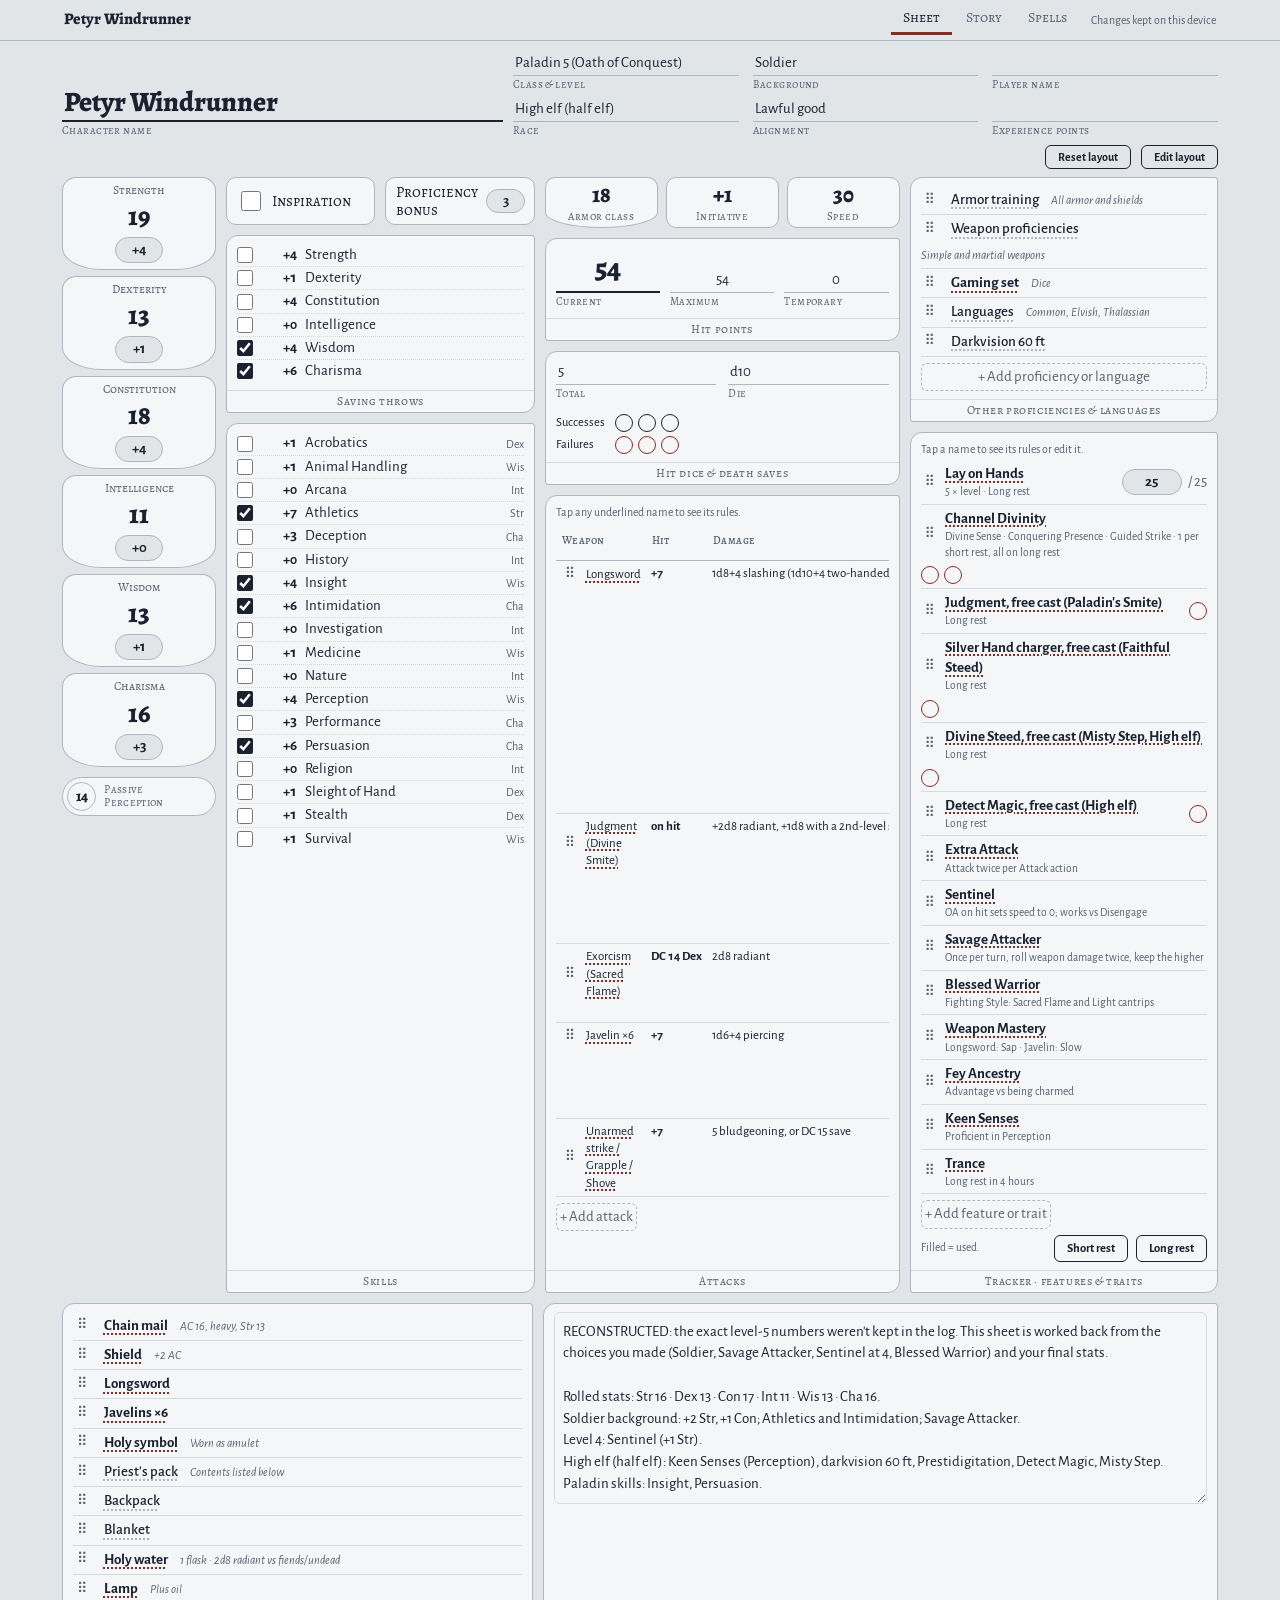
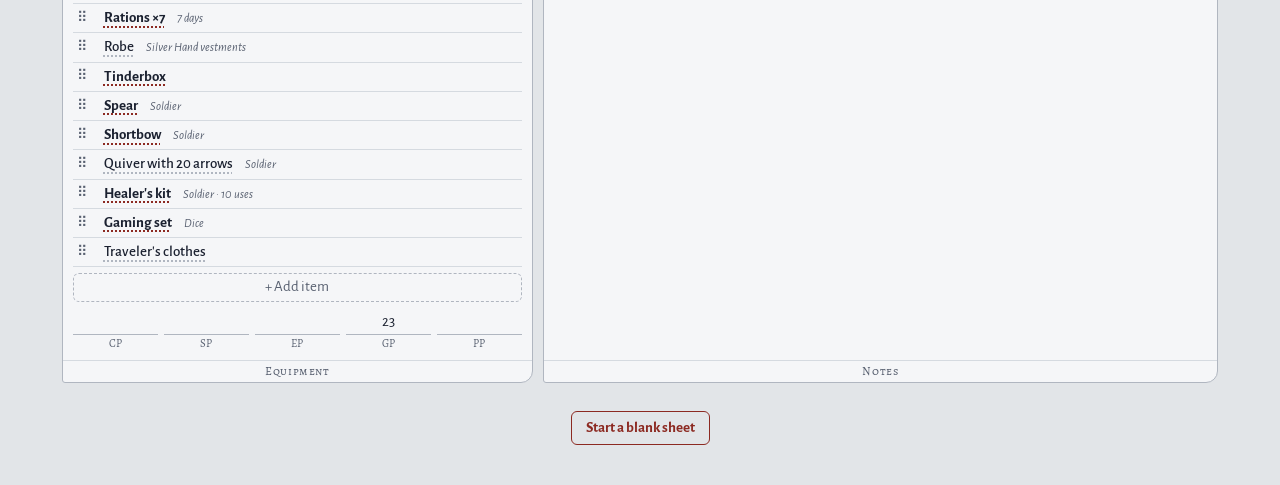
==== commit 16cf31ed: "name change" ====
--- a/index.html
+++ b/index.html
@@ -1,5 +1,6 @@
-<!doctype html><html><head><meta charset=utf8><meta name=viewport content="width=device-width,initial-scale=1,viewport-fit=cover"><style>:root{color-scheme:light;box-sizing:border-box;padding-top:env(safe-area-inset-top,0px);padding-bottom:env(safe-area-inset-bottom,0px)}html{scroll-padding-top:env(safe-area-inset-top,0px)}body{margin:0;padding:0;font:14px -apple-system,BlinkMacSystemFont,sans-serif;background:#fff;color:#000}img{max-width:100%}[hidden]:not([hidden=until-found i]){display:none!important}</style></head><body>
-<title>Wood Elf Ranger</title><link rel="preconnect" href="https://fonts.googleapis.com"><link rel="preconnect" href="https://fonts.gstatic.com" crossorigin><link rel="stylesheet" href="https://fonts.googleapis.com/css2?family=Alegreya:wght@500;700;800&family=Alegreya+SC:wght@500;700&family=Alegreya+Sans:ital,wght@0,400;0,500;0,700;1,400&display=swap"><style id="css">
+<!DOCTYPE html>
+<html lang="en"><head>
+<meta http-equiv="content-type" content="text/html; charset=UTF-8"><meta charset="utf-8"><meta name="viewport" content="width=device-width, initial-scale=1, viewport-fit=cover"><title>Petyr Windrunner (Level 5)</title><link rel="preconnect" href="https://fonts.googleapis.com/"><link rel="preconnect" href="https://fonts.gstatic.com/" crossorigin=""><link rel="stylesheet" href="https://fonts.googleapis.com/css2?family=Alegreya:wght@500;700;800&family=Alegreya+SC:wght@500;700&family=Alegreya+Sans:ital,wght@0,400;0,500;0,700;1,400&display=swap"><style id="css">
 :root{--paper:#E2E5E8;--sheet:#F5F6F8;--ink:#1B2130;--muted:#586070;--line:#B0B6C0;--soft:#D5DAE0;--accent:#8C2A22;--accent-ink:#FFF6F3;--bronze:#7E6128;color-scheme:light}
 @media (prefers-color-scheme:dark){:root:not([data-theme="light"]){--paper:#121519;--sheet:#1A1E25;--ink:#E3E6EB;--muted:#9AA2AF;--line:#3A414D;--soft:#262B34;--accent:#E3806F;--accent-ink:#1A0E0C;--bronze:#CFA960;color-scheme:dark}}
 :root[data-theme="dark"]{--paper:#121519;--sheet:#1A1E25;--ink:#E3E6EB;--muted:#9AA2AF;--line:#3A414D;--soft:#262B34;--accent:#E3806F;--accent-ink:#1A0E0C;--bronze:#CFA960;color-scheme:dark}
@@ -274,11 +275,17 @@
  .scroll{overflow:visible}
  *{-webkit-print-color-adjust:exact;print-color-adjust:exact}
 }
-</style><div id="root"></div><script type="application/json" id="state">{"savedAt": 1792500000000, "f": {"name": "", "classLevel": "Ranger 3 (Beast Master)", "background": "Guide", "player": "", "race": "Wood Elf", "alignment": "", "xp": "", "str": "12", "dex": "19", "con": "15", "int": "11", "wis": "16", "cha": "11", "prof": "2", "insp": false, "ac": "16", "speed": "35", "hpMax": "31", "hpCur": "31", "hpTemp": "0", "hdType": "d10", "hdTotal": "3", "dsS": 0, "dsF": 0, "saves": {"str": true, "dex": true}, "skills": {"animal": true, "insight": true, "nature": true, "perception": 2, "stealth": true, "survival": true}, "traits": "", "ideals": "", "bonds": "", "flaws": "", "coins": {"cp": "", "sp": "", "ep": "", "gp": "10", "pp": ""}, "age": "", "height": "", "weight": "", "eyes": "", "skin": "", "hair": "", "appearance": "", "backstory": "", "allies": "", "orgName": "", "symbol": "", "addFeatures": "Borge, wolverine companion: AC 16 · HP 20 · speed 40 ft, climb 40 ft · Rend +5, 1d8+5 slashing · Charge (20 ft straight: +1d6 and prone). Tap Borge in Features for the full stat block.\n\nBonus action budget: each turn pick one of Hunter's Mark, Ensnaring Strike, Healing Word, or commanding Borge. From level 5, Extra Attack lets you give up one attack to command him instead.", "treasure": "", "notes": "Rolled stats: 17 · 15 · 15 · 12 · 11 · 11.\nPlaced: Dex 17, Wis 15, Con 15, Str 12, Int 11, Cha 11.\nGuide background: +2 Dex (19), +1 Wis (16). Stealth, Survival, Cartographer's tools, Magic Initiate (Druid).\nWood Elf: Keen Senses (Perception), Druidcraft, Longstrider, speed 35 ft.\nRanger skills: Animal Handling, Insight, Nature. Deft Explorer: Expertise in Perception (shown as +7), Sylvan and Orc.\nHP: 10 + 7 + 8 (rolled) + 3 × Con 2 = 31.\nStarting gear: ranger pack A (studded leather, scimitar, shortsword, longbow, 20 arrows, quiver, mistletoe, explorer's pack, 7 GP) + Guide pack (shortbow, 20 arrows, cartographer's tools, bedroll, quiver, tent, traveler's clothes, 3 GP).\n\nLevel 4 plan: Sharpshooter (+1 Dex to 20).\nLevel 5: Extra Attack, 2nd-level spells (Spike Growth), Pass without Trace from Wood Elf."}, "attacks": [{"name": "Longbow", "bonus": "+8", "damage": "1d8+4 piercing", "mastery": "Slow", "note": "150/600 ft. Archery included. +1d6 force with Hunter's Mark."}, {"name": "Shortbow", "bonus": "+8", "damage": "1d6+4 piercing", "note": "80/320 ft. Backup bow."}, {"name": "Shortsword", "bonus": "+6", "damage": "1d6+4 piercing", "mastery": "Vex", "note": "Finesse, light."}, {"name": "Scimitar", "bonus": "+6", "damage": "1d6+4 slashing", "note": "Finesse, light. Off-hand attack is a bonus action, no +4 to damage."}, {"name": "Thorn Whip", "bonus": "+5", "damage": "1d6 piercing", "note": "30 ft, pull 10 ft. Cantrip."}, {"name": "Borge: Rend", "bonus": "+5", "damage": "1d8+5 slashing", "note": "Bonus action to command. Charge: +1d6 and prone after 20 ft straight."}], "features": [{"name": "Borge's hit points", "note": "Primal Companion", "uses": "20", "used": 0, "pool": true}, {"name": "Hunter's Mark, free casts (Favored Enemy)", "uses": "2", "used": 0}, {"name": "Longstrider, free cast (Wood Elf)", "uses": "1", "used": 0}, {"name": "Healing Word, free cast (Magic Initiate)", "uses": "1", "used": 0}, {"name": "Borge", "note": "Primal Companion · tap for stat block"}, {"name": "Archery", "note": "Fighting style: +2 to ranged attacks"}, {"name": "Favored Enemy", "note": "Hunter's Mark always prepared"}, {"name": "Weapon Mastery", "note": "Longbow: Slow · Shortsword: Vex"}, {"name": "Deft Explorer", "note": "Expertise in Perception · Sylvan, Orc"}, {"name": "Magic Initiate (Druid)", "note": "Guidance, Thorn Whip, Healing Word"}, {"name": "Wood Elf", "note": "Speed 35 ft, Druidcraft, Longstrider"}, {"name": "Fey Ancestry", "note": "Advantage vs being charmed"}, {"name": "Keen Senses", "note": "Proficient in Perception"}, {"name": "Trance", "note": "Long rest in 4 hours"}], "prof": [{"name": "Armor training", "note": "Light and medium armor, shields"}, {"name": "Weapon proficiencies", "note": "Simple and martial weapons"}, {"name": "Cartographer's tools", "note": "Guide"}, {"name": "Languages", "note": "Common, Elvish, Halfling, Sylvan, Orc"}, {"name": "Darkvision 60 ft"}], "equip": [{"name": "Studded leather armor", "note": "AC 16"}, {"name": "Longbow"}, {"name": "Shortbow", "note": "Guide"}, {"name": "Arrows ×40", "note": "20 per quiver"}, {"name": "Quiver ×2"}, {"name": "Shortsword"}, {"name": "Scimitar"}, {"name": "Sprig of mistletoe", "note": "Spellcasting focus"}, {"name": "Explorer's pack", "note": "Contents listed below"}, {"name": "Backpack"}, {"name": "Bedroll ×2"}, {"name": "Oil ×2", "note": "Flasks"}, {"name": "Rations ×10", "note": "10 days"}, {"name": "Rope", "note": "50 ft"}, {"name": "Tinderbox"}, {"name": "Torches ×10"}, {"name": "Waterskin"}, {"name": "Cartographer's tools", "note": "Guide"}, {"name": "Tent", "note": "Guide"}, {"name": "Traveler's clothes"}], "sp": {"cls": "Ranger", "ability": "wis", "levels": [{"slots": "", "used": 0, "list": [{"name": "Druidcraft", "note": "Wood Elf · nature tricks"}, {"name": "Guidance", "note": "Magic Initiate · +1d4 to one skill · conc."}, {"name": "Thorn Whip", "note": "Magic Initiate · +5, 1d6 piercing, pull 10 ft, 30 ft"}]}, {"slots": "3", "used": 0, "list": [{"name": "Hunter's Mark", "note": "Always prepared · bonus action · +1d6 force · conc. · 2 free casts", "prepared": true}, {"name": "Longstrider", "note": "Wood Elf · +10 ft speed, 1 hour · 1 free cast", "prepared": true}, {"name": "Healing Word", "note": "Magic Initiate · bonus action, 60 ft, 2d4+3 · 1 free cast", "prepared": true}, {"name": "Ensnaring Strike", "note": "Bonus action after a hit, works with arrows · Str save or restrained · conc.", "prepared": true}, {"name": "Entangle", "note": "20-ft square, Str save or restrained · conc.", "prepared": true}, {"name": "Cure Wounds", "note": "Touch, 2d8+3", "prepared": true}, {"name": "Goodberry", "note": "10 berries, 1 HP each", "prepared": true}, {"name": "Alarm", "note": "Ward an area for 8 hours"}, {"name": "Animal Friendship", "note": "Charm a Beast, Wis save"}, {"name": "Detect Magic", "note": "30 ft, 10 min · conc."}, {"name": "Detect Poison and Disease", "note": "30 ft, 10 min · conc."}, {"name": "Fog Cloud", "note": "20-ft fog sphere · conc."}, {"name": "Jump", "note": "30-ft jumps for 1 minute"}, {"name": "Speak with Animals", "note": "Talk with Beasts, 10 min"}]}, {"slots": "", "used": 0, "list": [{"name": "Aid", "note": "Unlocks at ranger level 5"}, {"name": "Animal Messenger", "note": "Unlocks at ranger level 5"}, {"name": "Barkskin", "note": "Unlocks at ranger level 5"}, {"name": "Beast Sense", "note": "Unlocks at ranger level 5"}, {"name": "Cordon of Arrows", "note": "Unlocks at ranger level 5"}, {"name": "Darkvision", "note": "Unlocks at ranger level 5"}, {"name": "Enhance Ability", "note": "Unlocks at ranger level 5"}, {"name": "Find Traps", "note": "Unlocks at ranger level 5"}, {"name": "Gust of Wind", "note": "Unlocks at ranger level 5"}, {"name": "Lesser Restoration", "note": "Unlocks at ranger level 5"}, {"name": "Locate Animals or Plants", "note": "Unlocks at ranger level 5"}, {"name": "Locate Object", "note": "Unlocks at ranger level 5"}, {"name": "Magic Weapon", "note": "Unlocks at ranger level 5"}, {"name": "Pass without Trace", "note": "Unlocks at ranger level 5 · free from Wood Elf"}, {"name": "Protection from Poison", "note": "Unlocks at ranger level 5"}, {"name": "Silence", "note": "Unlocks at ranger level 5"}, {"name": "Spike Growth", "note": "Unlocks at ranger level 5"}, {"name": "Summon Beast", "note": "Unlocks at ranger level 5"}]}, {"slots": "", "used": 0, "list": []}, {"slots": "", "used": 0, "list": []}, {"slots": "", "used": 0, "list": []}, {"slots": "", "used": 0, "list": []}, {"slots": "", "used": 0, "list": []}, {"slots": "", "used": 0, "list": []}, {"slots": "", "used": 0, "list": []}]}, "lib": {"concentration": {"name": "Concentration", "tag": "Spellcasting rule", "text": "You can concentrate on only one spell at a time; casting another concentration spell ends the first.\n\nWhen you take damage, make a Constitution save to keep concentrating: DC 10 or half the damage taken, whichever is higher (max 30). Concentration also ends if you are incapacitated or die."}, "prone": {"name": "Prone", "tag": "Condition", "text": "The creature can only crawl, or spend half its speed to stand up.\n\nDisadvantage on its attack rolls. Attacks against it have advantage within 5 feet, and disadvantage from farther away."}, "darkvision": {"name": "Darkvision", "tag": "Trait", "text": "You can see in dim light within range as if it were bright light, and in darkness as if it were dim light. You see only shades of gray in darkness."}, "common": {"name": "Common", "tag": "Language", "aka": ["commonlanguage"], "text": "The widely spoken trade language of most lands. Written with the Common script."}, "quiver": {"name": "Quiver", "tag": "Adventuring gear", "text": "Holds up to 20 arrows (or bolts in some editions), keeping them at hand for drawing."}, "slow": {"name": "Slow", "tag": "Weapon mastery (2024)", "text": "When you hit a creature and deal damage, its speed is reduced by 10 feet until the start of your next turn. Multiple hits don't reduce it beyond 10 feet."}, "detectmagic": {"name": "Detect Magic", "tag": "1st level · Divination · Ritual · Action · Self · Concentration, 10 minutes", "text": "You sense magic within 30 ft. As an action you can see a faint aura around any visible magical creature or object and learn its school of magic. Same blocking as Detect Evil and Good."}, "detectpoisonanddisease": {"name": "Detect Poison and Disease", "tag": "1st level · Divination · Ritual · Action · Self · Concentration, 10 minutes", "text": "You sense the location of poisons, poisonous or venomous creatures, and magical contagions within 30 ft, and identify each kind."}, "curewounds": {"name": "Cure Wounds", "tag": "1st level · Abjuration · Action · Touch", "text": "A creature you touch regains 2d8 + your Wisdom modifier hit points (2d8+3 for you). Works on Borge.\n\nHigher slots: +2d8 per slot level above 1st."}, "longbow": {"name": "Longbow", "tag": "Martial ranged weapon", "text": "1d8 piercing. Ammunition, range 150/600 ft, heavy, two-handed. 2 lb.\n\nAttack bonus: Dexterity modifier + proficiency bonus (+2 more from Archery).\n\nWeapon mastery (2024): Slow. On a hit that deals damage, the target's speed drops by 10 ft until the start of your next turn."}, "shortbow": {"name": "Shortbow", "tag": "Simple ranged weapon", "text": "1d6 piercing. Ammunition, range 80/320 ft, two-handed. 2 lb. Backup bow from the Guide background.\n\nMastery: Vex (you don't have it mastered)."}, "shortsword": {"name": "Shortsword", "tag": "Martial melee weapon", "text": "1d6 piercing. Finesse, light. 2 lb.\n\nWeapon mastery (2024): Vex. When you hit and deal damage, you have advantage on your next attack roll against that creature before the end of your next turn."}, "scimitar": {"name": "Scimitar", "tag": "Martial melee weapon", "text": "1d6 slashing. Finesse, light. 3 lb.\n\nMastery: Nick (you don't have it mastered). Light, so you can fight with it and the shortsword together: the extra attack with the off-hand weapon is a bonus action and doesn't add your ability modifier to damage."}, "arrows": {"name": "Arrows", "tag": "Ammunition", "text": "Used with a bow. After a fight, you can spend a minute to recover half the arrows you fired.", "aka": ["arrow"]}, "studdedleatherarmor": {"name": "Studded leather armor", "tag": "Light armor", "text": "AC 12 + Dexterity modifier (16 for you). No Stealth penalty. 13 lb.", "aka": ["studdedleather"]}, "explorerspack": {"name": "Explorer's pack", "tag": "Equipment pack", "text": "Backpack, bedroll, 2 flasks of oil, 10 days of rations, rope (50 ft), tinderbox, 10 torches, waterskin."}, "sprigofmistletoe": {"name": "Sprig of mistletoe", "tag": "Druidic focus", "text": "Your spellcasting focus for ranger spells. It replaces material components that have no listed cost.", "aka": ["mistletoe"]}, "cartographerstools": {"name": "Cartographer's tools", "tag": "Artisan's tools · Guide", "text": "Ink, quill, parchment, compass, calipers and ruler. Proficiency lets you add your proficiency bonus to checks to draw maps, read them, or work out where you are.\n\nUtilize action: draw a map of an area (DC 15 Intelligence)."}, "tent": {"name": "Tent", "tag": "Adventuring gear", "text": "A two-person canvas shelter."}, "bedroll": {"name": "Bedroll", "tag": "Adventuring gear", "text": "Sleeping roll. One is in your explorer's pack and one came with the Guide background."}, "travelersclothes": {"name": "Traveler's clothes", "tag": "Clothing", "text": "Sturdy clothes for the road."}, "druidcraft": {"name": "Druidcraft", "tag": "Cantrip · Transmutation · Action · 30 ft · Wood Elf", "text": "Small nature magic: predict the weather for the next 24 hours, make a flower bloom or a seed sprout, create a harmless sensory effect (falling leaves, a puff of wind, an animal sound), or light or snuff a candle, torch or small campfire."}, "guidance": {"name": "Guidance", "tag": "Cantrip · Divination · Action · Touch · Concentration, 1 minute · Magic Initiate", "text": "Choose a skill. Until the spell ends, the willing creature you touch adds 1d4 to ability checks that use that skill."}, "thornwhip": {"name": "Thorn Whip", "tag": "Cantrip · Transmutation · Action · 30 ft · Magic Initiate", "text": "A thorny vine lashes out. Make a melee spell attack (+5) against a creature within 30 ft: 1d6 piercing, and if it's Large or smaller you can pull it up to 10 ft toward you. Your harpoon: drag an enemy into Borge's reach.\n\nDamage rises to 2d6 at level 5."}, "healingword": {"name": "Healing Word", "tag": "1st level · Abjuration · Bonus action · 60 ft · Magic Initiate", "text": "A creature you can see regains 2d4 + your Wisdom modifier hit points (2d4+3).\n\nCast it once per long rest without a slot, or with a ranger spell slot. Always prepared.\n\nHigher slots: +2d4 per slot level above 1st."}, "huntersmark": {"name": "Hunter's Mark", "tag": "1st level · Divination · Bonus action · 90 ft · Concentration, 1 hour", "text": "Mark a creature you can see. Your weapon hits on it deal an extra 1d6 force damage, and you have advantage on Wisdom (Perception or Survival) checks to find it. If it drops to 0 HP, you can move the mark to a new creature with a bonus action.\n\nFavored Enemy: always prepared, and you can cast it twice per long rest without a slot.\n\nHigher slots: longer duration (3rd–4th: 8 hours, 5th+: 24 hours)."}, "longstrider": {"name": "Longstrider", "tag": "1st level · Transmutation · Action · Touch · 1 hour", "text": "The creature's speed increases by 10 ft. No concentration.\n\nWood Elf: once per long rest without a slot, and always prepared.\n\nHigher slots: one more target per slot level above 1st."}, "ensnaringstrike": {"name": "Ensnaring Strike", "tag": "1st level · Conjuration · Bonus action · Self · Concentration, 1 minute", "text": "Cast right after you hit a creature with a weapon, including your bow. Vines burst around it: Strength save (DC 13) or it's restrained. Large or bigger creatures have advantage. While restrained, it takes 1d6 piercing at the start of each of its turns. It (or someone touching it) can use an action for a Strength (Athletics) check against your DC to tear free.\n\nHigher slots: +1d6 per slot level above 1st."}, "entangle": {"name": "Entangle", "tag": "1st level · Conjuration · Action · 90 ft · Concentration, 1 minute", "text": "Grasping plants fill a 20-ft square. The area is difficult terrain. Each creature in it when it appears makes a Strength save (DC 13) or is restrained. A restrained creature can use an action for a Strength (Athletics) check against your DC to free itself."}, "goodberry": {"name": "Goodberry", "tag": "1st level · Conjuration · Action · Self", "text": "Ten magic berries appear in your hand and last 24 hours. Eating one (a bonus action) restores 1 hit point and nourishes a creature for a whole day."}, "alarm": {"name": "Alarm", "tag": "1st level · Abjuration · 1 minute · 30 ft · 8 hours", "text": "Ward a door, window or area no bigger than a 20-ft cube. When a creature you didn't exclude touches or enters it, you get a mental ping (it wakes you) or an audible alarm that rings for 10 seconds within 60 ft."}, "animalfriendship": {"name": "Animal Friendship", "tag": "1st level · Enchantment · Action · 30 ft · 24 hours", "text": "A Beast you can see makes a Wisdom save (DC 13) or is charmed by you for the duration. The spell ends if you or your allies hurt it.\n\nHigher slots: one more Beast per slot level above 1st."}, "fogcloud": {"name": "Fog Cloud", "tag": "1st level · Conjuration · Action · 120 ft · Concentration, 1 hour", "text": "A 20-ft-radius sphere of fog that is heavily obscured. A strong wind disperses it. Careful: it blocks your own shots too.\n\nHigher slots: radius +20 ft per slot level above 1st."}, "jump": {"name": "Jump", "tag": "1st level · Transmutation · Bonus action · Touch · 1 minute", "text": "Once on each of its turns, the target can jump up to 30 ft by spending 10 ft of movement.\n\nHigher slots: one more target per slot level above 1st."}, "speakwithanimals": {"name": "Speak with Animals", "tag": "1st level · Divination · Action · Self · 10 minutes", "text": "You can understand and talk with Beasts. Most know little beyond their surroundings, but can tell you about nearby places and creatures they've seen recently."}, "spikegrowth": {"name": "Spike Growth", "tag": "2nd level · Transmutation · Action · 150 ft · Concentration, 10 minutes", "text": "A 20-ft-radius area sprouts hidden spikes and thorns. It's difficult terrain, and a creature takes 2d4 piercing for every 5 ft it moves through it. The area is hard to spot: a Wisdom (Perception) check against your spell DC. The best trap in the game, and perfect with Thorn Whip pulling enemies through it."}, "passwithouttrace": {"name": "Pass without Trace", "tag": "2nd level · Abjuration · Action · Self · Concentration, 1 hour", "text": "An aura of shadow within 30 ft of you gives you and your allies +10 to Dexterity (Stealth) checks, and they can't be tracked except by magic.\n\nWood Elf at level 5: once per long rest without a slot, and always prepared."}, "borge": {"name": "Borge", "tag": "Primal Companion · Beast of the Land · wolverine", "text": "Medium Beast. Acts on your turn.\n\nAC 16 (13 + your Wis) · HP 20 (5 + 5 × your ranger level) · Speed 40 ft, climb 40 ft.\nStr 14 · Dex 14 · Con 15 · Int 8 · Wis 14 · Cha 11. Darkvision 60 ft. Understands the languages you know.\n\nPrimal Bond: add your proficiency bonus (+2) to his ability checks and saving throws.\n\nCharge: if Borge moves at least 20 ft straight toward a target and then hits it with Rend on the same turn, it takes an extra 1d6 slashing and, if Large or smaller, falls prone.\n\nRend (Beast's Strike): melee attack +5 (your spell attack), reach 5 ft. Hit: 1d8 + 2 + your Wis modifier = 1d8+5 slashing.\n\nCommanding him: without orders he only moves and takes the Dodge action. Spend a bonus action to have him Rend (or take another action). From level 5, you can also give up one of your attacks to command a Rend. If you're incapacitated, he acts on his own.\n\nIf he dies: within 1 hour, touch him, take a Magic action and spend a spell slot. He returns with full HP after 1 minute. Or summon him again at the end of a long rest.", "aka": ["borgethewolverine", "primalcompanion", "rend"]}, "archery": {"name": "Archery", "tag": "Fighting style", "text": "+2 bonus to attack rolls you make with ranged weapons."}, "favoredenemy": {"name": "Favored Enemy", "tag": "Ranger 1", "text": "Hunter's Mark is always prepared. You can cast it twice per long rest without a spell slot. The count rises with level (3 at level 5, 4 at level 9, 5 at level 13, 6 at level 17)."}, "weaponmastery": {"name": "Weapon Mastery", "tag": "Ranger 1", "text": "You can use the mastery properties of two kinds of weapons: right now the Longbow (Slow) and Shortsword (Vex). After a long rest you can swap one choice."}, "deftexplorer": {"name": "Deft Explorer", "tag": "Ranger 2", "text": "Expertise in one skill you're proficient in (Perception: double proficiency, +7). You also learn two languages (Sylvan and Orc)."}, "magicinitiate": {"name": "Magic Initiate (Druid)", "tag": "Origin feat · Guide", "text": "Two druid cantrips (Guidance, Thorn Whip) and one 1st-level druid spell (Healing Word) that is always prepared. Cast Healing Word once per long rest for free, or with your spell slots. Wisdom is your spellcasting ability for them. When you gain a level, you can swap one of these choices."}, "feyancestry": {"name": "Fey Ancestry", "tag": "Elf trait", "text": "You have advantage on saving throws you make to avoid or end the charmed condition."}, "keensenses": {"name": "Keen Senses", "tag": "Elf trait", "text": "Proficiency in Perception (one of Insight, Perception or Survival)."}, "trance": {"name": "Trance", "tag": "Elf trait", "text": "You don't need to sleep, and magic can't put you to sleep. You can finish a long rest in 4 hours of trance-like meditation, staying conscious."}, "woodelf": {"name": "Wood Elf", "tag": "Elven lineage", "text": "Speed 35 ft. Druidcraft cantrip. Longstrider at level 3 and Pass without Trace at level 5, each always prepared and castable once per long rest without a slot. Wisdom is your spellcasting ability for these.", "aka": ["elvenlineage", "woodelflineage"]}, "restrained": {"name": "Restrained", "tag": "Condition", "text": "Speed 0. Attack rolls against the creature have advantage, and its own attack rolls have disadvantage. Disadvantage on Dexterity saving throws."}, "charmed": {"name": "Charmed", "tag": "Condition", "text": "The creature can't attack the charmer or target it with harmful effects. The charmer has advantage on social checks against it."}, "sharpshooter": {"name": "Sharpshooter", "tag": "Feat (level 4 plan)", "text": "+1 Dexterity. Your ranged weapon attacks ignore half and three-quarters cover, attacking at long range doesn't give disadvantage, and being within 5 ft of an enemy doesn't give disadvantage on ranged attacks."}}}</script><script id="app">
+</style></head><body class=""><div id="root"><header class="bar"><div class="bar-in"><div class="bar-name"><span data-d="d45">Pentry</span></div><div class="tabs" role="tablist"><button type="button" class="tab" role="tab" aria-selected="false" aria-controls="p-sheet">Sheet</button><button type="button" class="tab" role="tab" aria-selected="false" aria-controls="p-story">Story</button><button type="button" class="tab" role="tab" aria-selected="true" aria-controls="p-spells">Spells</button></div><div class="savewrap"><span class="status" role="status">Changes kept on this device</span><button type="button" class="btn" hidden="">Save sheet</button></div></div></header><main><div class="page" role="tabpanel" id="p-sheet" hidden=""><div><div class="head"><label class="fld cname"><input type="text" aria-label="Character name" value="Pentry"><span class="fl">Character name</span></label><div class="meta"><label class="fld "><input type="text" aria-label="Class &amp; level" value="paladin level 8- OoC"><span class="fl">Class &amp; level</span></label><label class="fld "><input type="text" aria-label="Background" value="Soldier"><span class="fl">Background</span></label><label class="fld "><input type="text" aria-label="Player name"><span class="fl">Player name</span></label><label class="fld "><input type="text" aria-label="Race" value="High elf (half elf)"><span class="fl">Race</span></label><label class="fld "><input type="text" aria-label="Alignment"><span class="fl">Alignment</span></label><label class="fld "><input type="text" inputmode="numeric" aria-label="Experience points"><span class="fl">Experience points</span></label></div></div><div><div class="layctl"><span class="layhelp">Drag a red ⠿ to move a box. Drag the bar under a box, or between columns, to resize. Double-click a bar to reset it.</span><button type="button" class="btn ghost">Reset layout</button><button type="button" class="btn ghost">Edit layout</button></div><div class="lay"><div class="band" style="--cols: minmax(0,0.500fr) minmax(0,0.713fr) minmax(0,1.606fr) minmax(0,0.831fr);"><div class="col lcol"><div class="blk b-abils" data-b="abils"><div class="abils"><div class="abil"><span class="an">Strength</span><input type="text" inputmode="numeric" aria-label="Strength score" value="20"><span data-d="d0" class="am">+5</span></div><div class="abil"><span class="an">Dexterity</span><input type="text" inputmode="numeric" aria-label="Dexterity score" value="13"><span data-d="d1" class="am">+1</span></div><div class="abil"><span class="an">Constitution</span><input type="text" inputmode="numeric" aria-label="Constitution score" value="20"><span data-d="d2" class="am">+5</span></div><div class="abil"><span class="an">Intelligence</span><input type="text" inputmode="numeric" aria-label="Intelligence score" value="11"><span data-d="d3" class="am">+0</span></div><div class="abil"><span class="an">Wisdom</span><input type="text" inputmode="numeric" aria-label="Wisdom score" value="13"><span data-d="d4" class="am">+1</span></div><div class="abil"><span class="an">Charisma</span><input type="text" inputmode="numeric" aria-label="Charisma score" value="18"><span data-d="d5" class="am">+4</span></div></div><span class="bmove" title="Drag to move this box">⠿</span><span class="bsz" title="Drag to change height. Double-click to reset."></span></div><div class="blk b-passive" data-b="passive"><div class="passive"><span data-d="d30" class="big">16</span><span class="sc">Passive Perception</span></div><span class="bmove" title="Drag to move this box">⠿</span><span class="bsz" title="Drag to change height. Double-click to reset."></span></div><div class="blk b-profs" data-b="profs"><section class="box "><div class="body"><div class="list"><div class="erow prof" data-i="0"><span class="grip" role="button" tabindex="0" data-grip="prof:0" title="Drag to reorder" aria-label="Reorder. Drag, or use the arrow keys.">⠿</span><button type="button" class="ename">armor training</button></div><div class="erow prof" data-i="1"><span class="grip" role="button" tabindex="0" data-grip="prof:1" title="Drag to reorder" aria-label="Reorder. Drag, or use the arrow keys.">⠿</span><button type="button" class="ename">weapon proficiencies</button></div><div class="erow prof" data-i="2"><span class="grip" role="button" tabindex="0" data-grip="prof:2" title="Drag to reorder" aria-label="Reorder. Drag, or use the arrow keys.">⠿</span><button type="button" class="ename norule">Gaming dice</button></div><div class="erow prof" data-i="3"><span class="grip" role="button" tabindex="0" data-grip="prof:3" title="Drag to reorder" aria-label="Reorder. Drag, or use the arrow keys.">⠿</span><button type="button" class="ename">languages</button></div><div class="erow prof" data-i="4"><span class="grip" role="button" tabindex="0" data-grip="prof:4" title="Drag to reorder" aria-label="Reorder. Drag, or use the arrow keys.">⠿</span><button type="button" class="ename">Dark vision 60 ft</button></div><button type="button" class="add">+ Add proficiency or language</button></div></div><div class="lab">Other proficiencies &amp; languages</div></section><span class="bmove" title="Drag to move this box">⠿</span><span class="bsz" title="Drag to change height. Double-click to reset."></span></div><span class="csz" title="Drag to change column widths. Double-click to reset."></span></div><div class="col lcol"><div class="blk b-top" data-b="top"><div class="row2"><div class="insp"><label><input type="checkbox">Inspiration</label></div><div class="insp"><label>Proficiency bonus<input type="text" inputmode="numeric" aria-label="Proficiency bonus" class="profin" value="+5"></label></div></div><span class="bmove" title="Drag to move this box">⠿</span><span class="bsz" title="Drag to change height. Double-click to reset."></span></div><div class="blk b-saves" data-b="saves"><section class="box "><div class="body"><ul class="checks"><li><label><input type="checkbox"><span data-d="d6" class="v">+5</span>Strength</label></li><li><label><input type="checkbox"><span data-d="d7" class="v">+1</span>Dexterity</label></li><li><label><input type="checkbox" checked="checked"><span data-d="d8" class="v">+10</span>Constitution</label></li><li><label><input type="checkbox"><span data-d="d9" class="v">+0</span>Intelligence</label></li><li><label><input type="checkbox" checked="checked"><span data-d="d10" class="v">+6</span>Wisdom</label></li><li><label><input type="checkbox" checked="checked"><span data-d="d11" class="v">+9</span>Charisma</label></li></ul></div><div class="lab">Saving throws</div></section><span class="bmove" title="Drag to move this box">⠿</span><span class="bsz" title="Drag to change height. Double-click to reset."></span></div><div class="blk b-skills fixh" data-b="skills" style="--h: 441px;"><section class="box "><div class="body"><ul class="checks"><li><label><input type="checkbox"><span data-d="d12" class="v">+1</span>Acrobatics<span class="ab">Dex</span></label></li><li><label><input type="checkbox"><span data-d="d13" class="v">+1</span>Animal Handling<span class="ab">Wis</span></label></li><li><label><input type="checkbox"><span data-d="d14" class="v">+0</span>Arcana<span class="ab">Int</span></label></li><li><label><input type="checkbox" checked="checked"><span data-d="d15" class="v">+10</span>Athletics<span class="ab">Str</span></label></li><li><label><input type="checkbox"><span data-d="d16" class="v">+4</span>Deception<span class="ab">Cha</span></label></li><li><label><input type="checkbox"><span data-d="d17" class="v">+0</span>History<span class="ab">Int</span></label></li><li><label><input type="checkbox" checked="checked"><span data-d="d18" class="v">+6</span>Insight<span class="ab">Wis</span></label></li><li><label><input type="checkbox" checked="checked"><span data-d="d19" class="v">+9</span>Intimidation<span class="ab">Cha</span></label></li><li><label><input type="checkbox"><span data-d="d20" class="v">+0</span>Investigation<span class="ab">Int</span></label></li><li><label><input type="checkbox"><span data-d="d21" class="v">+1</span>Medicine<span class="ab">Wis</span></label></li><li><label><input type="checkbox"><span data-d="d22" class="v">+0</span>Nature<span class="ab">Int</span></label></li><li><label><input type="checkbox" checked="checked"><span data-d="d23" class="v">+6</span>Perception<span class="ab">Wis</span></label></li><li><label><input type="checkbox"><span data-d="d24" class="v">+4</span>Performance<span class="ab">Cha</span></label></li><li><label><input type="checkbox" checked="checked"><span data-d="d25" class="v">+9</span>Persuasion<span class="ab">Cha</span></label></li><li><label><input type="checkbox"><span data-d="d26" class="v">+0</span>Religion<span class="ab">Int</span></label></li><li><label><input type="checkbox"><span data-d="d27" class="v">+1</span>Sleight of Hand<span class="ab">Dex</span></label></li><li><label><input type="checkbox"><span data-d="d28" class="v">+1</span>Stealth<span class="ab">Dex</span></label></li><li><label><input type="checkbox"><span data-d="d29" class="v">+1</span>Survival<span class="ab">Wis</span></label></li></ul></div><div class="lab">Skills</div></section><span class="bmove" title="Drag to move this box">⠿</span><span class="bsz" title="Drag to change height. Double-click to reset."></span></div><div class="blk b-hd" data-b="hd"><section class="box "><div class="body"><div style="display:grid;grid-template-columns:1fr 1fr;gap:12px;align-items:end"><label class="fld "><input type="text" aria-label="Total" value="10"><span class="fl">Total</span></label><label class="fld "><input type="text" aria-label="Die" value="d10"><span class="fl">Die</span></label><div class="ds" style="grid-column:1/-1"><span>Successes</span><span class="pips " role="group" aria-label="Death save successes"><button type="button" class="pip" aria-label="Death save successes 1" aria-pressed="false"></button><button type="button" class="pip" aria-label="Death save successes 2" aria-pressed="false"></button><button type="button" class="pip" aria-label="Death save successes 3" aria-pressed="false"></button></span><span>Failures</span><span class="pips red" role="group" aria-label="Death save failures"><button type="button" class="pip" aria-label="Death save failures 1" aria-pressed="false"></button><button type="button" class="pip" aria-label="Death save failures 2" aria-pressed="false"></button><button type="button" class="pip" aria-label="Death save failures 3" aria-pressed="false"></button></span></div></div></div><div class="lab">Hit dice &amp; death saves</div></section><span class="bmove" title="Drag to move this box">⠿</span><span class="bsz" title="Drag to change height. Double-click to reset."></span></div><span class="csz" title="Drag to change column widths. Double-click to reset."></span></div><div class="col lcol"><div class="blk b-tiles" data-b="tiles"><div class="tiles"><label class="tile shield"><input type="text" inputmode="numeric" aria-label="Armor class" value="20"><span class="fl">Armor class</span></label><div class="tile"><span data-d="d31" class="big">+1</span><span class="fl">Initiative</span></div><label class="tile"><input type="text" inputmode="numeric" aria-label="Speed" value="30"><span class="fl">Speed</span></label></div><span class="bmove" title="Drag to move this box">⠿</span><span class="bsz" title="Drag to change height. Double-click to reset."></span></div><div class="blk b-hp" data-b="hp"><section class="box "><div class="body"><div class="hp"><label class="fld cur"><input type="text" inputmode="numeric" aria-label="Current hit points" value="191"><span class="fl">Current</span></label><label class="fld "><input type="text" inputmode="numeric" aria-label="Maximum" value="191"><span class="fl">Maximum</span></label><label class="fld "><input type="text" inputmode="numeric" aria-label="Temporary" value="0"><span class="fl">Temporary</span></label></div></div><div class="lab">Hit points</div></section><span class="bmove" title="Drag to move this box">⠿</span><span class="bsz" title="Drag to change height. Double-click to reset."></span></div><div class="blk b-attacks fixh" data-b="attacks" style="--h: 420px;"><section class="box "><div class="body"><p class="hint">Tap any underlined name to see its rules.</p><div><div class="scroll"><table class="atable"><thead><tr><th>Weapon</th><th>Hit</th><th>Damage</th><th>Mastery / notes</th></tr></thead><tbody><tr data-i="0"><td><span class="wn"><span class="grip" role="button" tabindex="0" data-grip="attacks:0" title="Drag to reorder" aria-label="Reorder. Drag, or use the arrow keys.">⠿</span><button type="button" class="rl">longsword</button></span></td><td class="n">+9</td><td class="d">1d8+6 slashing, 1d10+3 if twohanded</td><td><b><button type="button" class="rl">Sap</button></b>: target has disadvantage on its next attack roll. </td></tr><tr data-i="1"><td><span class="wn"><span class="grip" role="button" tabindex="0" data-grip="attacks:1" title="Drag to reorder" aria-label="Reorder. Drag, or use the arrow keys.">⠿</span><button type="button" class="rl">Javelin</button></span></td><td class="n">+7</td><td class="d">1d6+4 piercing</td><td><b><button type="button" class="rl">Slow</button></b>: target loses 10 ft of speed. thrown 30/120</td></tr><tr data-i="2"><td><span class="wn"><span class="grip" role="button" tabindex="0" data-grip="attacks:2" title="Drag to reorder" aria-label="Reorder. Drag, or use the arrow keys.">⠿</span><button type="button" class="rl">Sacred Flame</button></span></td><td class="n">DC12</td><td class="d">2d8 radiant</td><td>60 ft, ignores cover</td></tr><tr data-i="3"><td><span class="wn"><span class="grip" role="button" tabindex="0" data-grip="attacks:3" title="Drag to reorder" aria-label="Reorder. Drag, or use the arrow keys.">⠿</span><button type="button" class="rl">Radiant strikes</button></span></td><td class="n"></td><td class="d">1d8 radiant</td><td>Applies to all attacks</td></tr></tbody></table></div><button type="button" class="add">+ Add attack</button></div></div><div class="lab">Attacks</div></section><span class="bmove" title="Drag to move this box">⠿</span><span class="bsz" title="Drag to change height. Double-click to reset."></span></div><span class="csz" title="Drag to change column widths. Double-click to reset."></span></div><div class="col lcol"><div class="blk b-features fixh" data-b="features" style="--h: 737px;"><section class="box "><div class="body"><p class="hint">Tap a name to see its rules or edit it.</p><div><div class="trk"><div class="tr" data-i="0"><span class="tl"><span class="grip" role="button" tabindex="0" data-grip="features:0" title="Drag to reorder" aria-label="Reorder. Drag, or use the arrow keys.">⠿</span><span class="tn"><button type="button" class="rl">lay on hands</button><span class="sub">heals for 5x Level · Long rest</span></span></span><span class="pool"><input type="text" inputmode="numeric" aria-label="lay on hands points left" value="80">/ 80</span></div><div class="tr" data-i="1"><span class="tl"><span class="grip" role="button" tabindex="0" data-grip="features:1" title="Drag to reorder" aria-label="Reorder. Drag, or use the arrow keys.">⠿</span><span class="tn"><button type="button" class="rl">Channel Divinity</button><span class="sub">2 uses · regain 1 on short rest, all on long rest. · Long rest</span></span></span><span class="pips red" role="group" aria-label="Channel Divinity used"><button type="button" class="pip on" aria-label="Channel Divinity used 1" aria-pressed="true"></button><button type="button" class="pip" aria-label="Channel Divinity used 2" aria-pressed="false"></button><button type="button" class="pip" aria-label="Channel Divinity used 3" aria-pressed="false"></button></span></div><div class="tr" data-i="2"><span class="tl"><span class="grip" role="button" tabindex="0" data-grip="features:2" title="Drag to reorder" aria-label="Reorder. Drag, or use the arrow keys.">⠿</span><span class="tn"><button type="button" class="rl">Divine smite</button><span class="sub">free cast, aways prepared · Long rest</span></span></span><span class="pips red" role="group" aria-label="Divine smite used"><button type="button" class="pip" aria-label="Divine smite used 1" aria-pressed="false"></button></span></div><div class="tr" data-i="3"><span class="tl"><span class="grip" role="button" tabindex="0" data-grip="features:3" title="Drag to reorder" aria-label="Reorder. Drag, or use the arrow keys.">⠿</span><span class="tn"><button type="button" class="rl">Misty step</button><span class="sub">Long rest</span></span></span><span class="pips red" role="group" aria-label="Misty step used"><button type="button" class="pip" aria-label="Misty step used 1" aria-pressed="false"></button></span></div><div class="tr" data-i="4"><span class="tl"><span class="grip" role="button" tabindex="0" data-grip="features:4" title="Drag to reorder" aria-label="Reorder. Drag, or use the arrow keys.">⠿</span><span class="tn"><button type="button" class="rl">Summon steed - silver hand warhorse</button><span class="sub">Long rest</span></span></span><span class="pips red" role="group" aria-label="Summon steed - silver hand warhorse used"><button type="button" class="pip" aria-label="Summon steed - silver hand warhorse used 1" aria-pressed="false"></button></span></div><div class="tr" data-i="5"><span class="tl"><span class="grip" role="button" tabindex="0" data-grip="features:5" title="Drag to reorder" aria-label="Reorder. Drag, or use the arrow keys.">⠿</span><span class="tn"><button type="button" class="rl">blessed warrior</button></span></span></div><div class="tr" data-i="6"><span class="tl"><span class="grip" role="button" tabindex="0" data-grip="features:6" title="Drag to reorder" aria-label="Reorder. Drag, or use the arrow keys.">⠿</span><span class="tn"><button type="button" class="rl">Savage attacker</button></span></span></div><div class="tr" data-i="7"><span class="tl"><span class="grip" role="button" tabindex="0" data-grip="features:7" title="Drag to reorder" aria-label="Reorder. Drag, or use the arrow keys.">⠿</span><span class="tn"><button type="button" class="rl">Fey Ancestry</button><span class="sub">Advantage against being charm</span></span></span></div><div class="tr" data-i="8"><span class="tl"><span class="grip" role="button" tabindex="0" data-grip="features:8" title="Drag to reorder" aria-label="Reorder. Drag, or use the arrow keys.">⠿</span><span class="tn"><button type="button" class="rl">Sentinel</button></span></span></div><div class="tr" data-i="9"><span class="tl"><span class="grip" role="button" tabindex="0" data-grip="features:9" title="Drag to reorder" aria-label="Reorder. Drag, or use the arrow keys.">⠿</span><span class="tn"><button type="button" class="rl">Extra attac</button><span class="sub">attack twice per round</span></span></span></div><div class="tr" data-i="10"><span class="tl"><span class="grip" role="button" tabindex="0" data-grip="features:10" title="Drag to reorder" aria-label="Reorder. Drag, or use the arrow keys.">⠿</span><span class="tn"><button type="button" class="rl">trance</button></span></span></div><div class="tr" data-i="11"><span class="tl"><span class="grip" role="button" tabindex="0" data-grip="features:11" title="Drag to reorder" aria-label="Reorder. Drag, or use the arrow keys.">⠿</span><span class="tn"><button type="button" class="rl">Aura of conquest</button></span></span></div><div class="tr" data-i="12"><span class="tl"><span class="grip" role="button" tabindex="0" data-grip="features:12" title="Drag to reorder" aria-label="Reorder. Drag, or use the arrow keys.">⠿</span><span class="tn"><button type="button" class="rl">Aura of protection</button></span></span></div><div class="tr" data-i="13"><span class="tl"><span class="grip" role="button" tabindex="0" data-grip="features:13" title="Drag to reorder" aria-label="Reorder. Drag, or use the arrow keys.">⠿</span><span class="tn"><button type="button" class="rl">Heavy armor master</button><span class="sub">-3 phsyical dmg</span></span></span></div><div class="tr" data-i="14"><span class="tl"><span class="grip" role="button" tabindex="0" data-grip="features:14" title="Drag to reorder" aria-label="Reorder. Drag, or use the arrow keys.">⠿</span><span class="tn"><button type="button" class="rl">Aura of courage</button><span class="sub">10  ft - no fear</span></span></span></div></div><button type="button" class="add">+ Add feature or trait</button><div class="rests"><span class="sub">Filled = used.</span><span style="display:flex;gap:8px"><button type="button" class="btn ghost">Short rest</button><button type="button" class="btn ghost">Long rest</button></span></div></div></div><div class="lab">Tracker · features &amp; traits</div></section><span class="bmove" title="Drag to move this box">⠿</span><span class="bsz" title="Drag to change height. Double-click to reset."></span></div></div></div><div class="band" style="--cols: minmax(0,1.500fr) minmax(0,2.150fr);"><div class="col lcol"><div class="blk b-equip fixh" data-b="equip" style="--h: 428px;"><section class="box "><div class="body"><div class="list"><div class="erow equip" data-i="0"><span class="grip" role="button" tabindex="0" data-grip="equip:0" title="Drag to reorder" aria-label="Reorder. Drag, or use the arrow keys.">⠿</span><button type="button" class="ename">Splint armor</button></div><div class="erow equip" data-i="1"><span class="grip" role="button" tabindex="0" data-grip="equip:1" title="Drag to reorder" aria-label="Reorder. Drag, or use the arrow keys.">⠿</span><button type="button" class="ename">shield</button></div><div class="erow equip" data-i="2"><span class="grip" role="button" tabindex="0" data-grip="equip:2" title="Drag to reorder" aria-label="Reorder. Drag, or use the arrow keys.">⠿</span><button type="button" class="ename">longsword</button></div><div class="erow equip" data-i="3"><span class="grip" role="button" tabindex="0" data-grip="equip:3" title="Drag to reorder" aria-label="Reorder. Drag, or use the arrow keys.">⠿</span><button type="button" class="ename">javelins</button></div><div class="erow equip" data-i="4"><span class="grip" role="button" tabindex="0" data-grip="equip:4" title="Drag to reorder" aria-label="Reorder. Drag, or use the arrow keys.">⠿</span><button type="button" class="ename">holy symbol</button><span class="note">worn as amulet</span></div><div class="erow equip" data-i="5"><span class="grip" role="button" tabindex="0" data-grip="equip:5" title="Drag to reorder" aria-label="Reorder. Drag, or use the arrow keys.">⠿</span><button type="button" class="ename">priests pack</button><span class="note">gear list inside</span></div><div class="erow equip" data-i="6"><span class="grip" role="button" tabindex="0" data-grip="equip:6" title="Drag to reorder" aria-label="Reorder. Drag, or use the arrow keys.">⠿</span><button type="button" class="ename">gaming set</button><span class="note">dice</span></div><div class="erow equip" data-i="7"><span class="grip" role="button" tabindex="0" data-grip="equip:7" title="Drag to reorder" aria-label="Reorder. Drag, or use the arrow keys.">⠿</span><button type="button" class="ename norule">holy water x 2</button></div><div class="erow equip" data-i="8"><span class="grip" role="button" tabindex="0" data-grip="equip:8" title="Drag to reorder" aria-label="Reorder. Drag, or use the arrow keys.">⠿</span><button type="button" class="ename">4x healing potions</button><span class="note">2d4+2 hp</span></div><div class="erow equip" data-i="9"><span class="grip" role="button" tabindex="0" data-grip="equip:9" title="Drag to reorder" aria-label="Reorder. Drag, or use the arrow keys.">⠿</span><button type="button" class="ename norule">crown of greyfen</button></div><button type="button" class="add">+ Add item</button></div><div class="coins"><label class="fld "><input type="text" inputmode="numeric" aria-label="CP"><span class="fl">CP</span></label><label class="fld "><input type="text" inputmode="numeric" aria-label="SP"><span class="fl">SP</span></label><label class="fld "><input type="text" inputmode="numeric" aria-label="EP"><span class="fl">EP</span></label><label class="fld "><input type="text" inputmode="numeric" aria-label="GP" value="3774"><span class="fl">GP</span></label><label class="fld "><input type="text" inputmode="numeric" aria-label="PP"><span class="fl">PP</span></label></div></div><div class="lab">Equipment</div></section><span class="bmove" title="Drag to move this box">⠿</span><span class="bsz" title="Drag to change height. Double-click to reset."></span></div><span class="csz" title="Drag to change column widths. Double-click to reset."></span></div><div class="col lcol"><div class="blk b-notes" data-b="notes"><section class="box "><div class="body"><textarea rows="8" placeholder="Session notes, NPCs, quests, loot to split…" aria-label="Notes">Keen senses giver proficienscy på perception, 60 ft darkvision - High elf
++2 str and +1 con fra soldidier background
+skill choice: athletics og intimidation fra soldier
+
++1 str fra level 4 feat - sentinel
+
+</textarea></div><div class="lab">Notes</div></section><span class="bmove" title="Drag to move this box">⠿</span><span class="bsz" title="Drag to change height. Double-click to reset."></span></div></div></div></div></div></div></div><div class="page" role="tabpanel" id="p-story" hidden=""><div><div class="head"><div class="bar-name serif" style="font-size:2rem"><span data-d="d32">Pentry</span></div><div class="phys"><label class="fld "><input type="text" aria-label="Age"><span class="fl">Age</span></label><label class="fld "><input type="text" aria-label="Height" value="medium"><span class="fl">Height</span></label><label class="fld "><input type="text" aria-label="Weight"><span class="fl">Weight</span></label><label class="fld "><input type="text" aria-label="Eyes"><span class="fl">Eyes</span></label><label class="fld "><input type="text" aria-label="Skin"><span class="fl">Skin</span></label><label class="fld "><input type="text" aria-label="Hair"><span class="fl">Hair</span></label></div></div><div class="story"><div class="col"><section class="box "><div class="body"><textarea rows="7" placeholder="What do people notice first?" aria-label="Character appearance"></textarea></div><div class="lab">Character appearance</div></section><section class="box "><div class="body"><textarea rows="14" aria-label="Character backstory"></textarea></div><div class="lab">Character backstory</div></section></div><div class="col"><section class="box "><div class="body"><div class="form" style="margin-top:0"><textarea rows="5" aria-label="Allies and organizations">Greyfen - free dinks for life at the heron</textarea><div class="two" style="display:grid;grid-template-columns:1fr 1fr;gap:12px"><label class="fld "><input type="text" aria-label="Organization name"><span class="fl">Organization name</span></label><label class="fld "><input type="text" aria-label="Symbol"><span class="fl">Symbol</span></label></div></div></div><div class="lab">Allies &amp; organizations</div></section><section class="box "><div class="body"><textarea rows="6" aria-label="Additional features and traits"></textarea></div><div class="lab">Additional features &amp; traits</div></section><section class="box "><div class="body"><textarea rows="7" aria-label="Treasure"></textarea></div><div class="lab">Treasure</div></section></div></div></div></div><div class="page" role="tabpanel" id="p-spells"><div><div class="spellhead"><label class="fld "><input type="text" aria-label="Spellcasting class" value="Paladin"><span class="fl">Spellcasting class</span></label><label class="fld"><select aria-label="Spellcasting ability"><option value="">None</option><option value="str">Strength</option><option value="dex">Dexterity</option><option value="con">Constitution</option><option value="int">Intelligence</option><option value="wis">Wisdom</option><option value="cha" selected="selected">Charisma</option></select><span class="fl">Spellcasting ability</span></label><div class="tile"><span data-d="d33" class="big">17</span><span class="fl">Spell save DC</span></div><div class="tile"><span data-d="d34" class="big">+9</span><span class="fl">Spell attack bonus</span></div></div><div class="spellgrid"><details class="box lvl" open=""><summary><span class="ln">0</span><span class="lt">Cantrips</span><span data-d="d35" class="cnt">3 spells</span></summary><div class="body"><div class="list"><div class="erow spell" data-i="0"><span class="grip" role="button" tabindex="0" data-grip="sp.levels.0.list:0" title="Drag to reorder" aria-label="Reorder. Drag, or use the arrow keys.">⠿</span><button type="button" class="ename">sacred flame</button><span class="note">2d8 damage</span></div><div class="erow spell" data-i="1"><span class="grip" role="button" tabindex="0" data-grip="sp.levels.0.list:1" title="Drag to reorder" aria-label="Reorder. Drag, or use the arrow keys.">⠿</span><button type="button" class="ename">light</button><span class="note">create light</span></div><div class="erow spell" data-i="2"><span class="grip" role="button" tabindex="0" data-grip="sp.levels.0.list:2" title="Drag to reorder" aria-label="Reorder. Drag, or use the arrow keys.">⠿</span><button type="button" class="ename">Prestidigitation</button></div><button type="button" class="add">+ Add spell</button></div></div></details><details class="box lvl" open=""><summary><span class="ln">1</span><span class="lt">Level 1</span><span data-d="d36" class="cnt">13 spells</span></summary><div class="body"><div class="slots"><label>Slots <input type="text" inputmode="numeric" aria-label="Level 1 slots total" value="4"></label><span>Expended</span><span class="pips " role="group" aria-label="Level 1 slots expended"><button type="button" class="pip" aria-label="Level 1 slots expended 1" aria-pressed="false"></button><button type="button" class="pip" aria-label="Level 1 slots expended 2" aria-pressed="false"></button><button type="button" class="pip" aria-label="Level 1 slots expended 3" aria-pressed="false"></button><button type="button" class="pip" aria-label="Level 1 slots expended 4" aria-pressed="false"></button></span></div><p class="hint">Tick the box to mark a spell prepared.</p><div class="list"><div class="erow spell" data-i="0"><span class="grip" role="button" tabindex="0" data-grip="sp.levels.1.list:0" title="Drag to reorder" aria-label="Reorder. Drag, or use the arrow keys.">⠿</span><input type="checkbox" aria-label="Prepared: Heroism"><button type="button" class="ename">Heroism</button><span class="note">temp HP - cha</span></div><div class="erow spell" data-i="1"><span class="grip" role="button" tabindex="0" data-grip="sp.levels.1.list:1" title="Drag to reorder" aria-label="Reorder. Drag, or use the arrow keys.">⠿</span><input type="checkbox" aria-label="Prepared: Cure wounds" checked="checked"><button type="button" class="ename">Cure wounds</button><span class="note">touch heal of 2d8</span></div><div class="erow spell" data-i="2"><span class="grip" role="button" tabindex="0" data-grip="sp.levels.1.list:2" title="Drag to reorder" aria-label="Reorder. Drag, or use the arrow keys.">⠿</span><input type="checkbox" aria-label="Prepared: Thunderous smite"><button type="button" class="ename">Thunderous smite</button><span class="note">Bonus action - 2d6 thunder dmg</span></div><div class="erow spell" data-i="3"><span class="grip" role="button" tabindex="0" data-grip="sp.levels.1.list:3" title="Drag to reorder" aria-label="Reorder. Drag, or use the arrow keys.">⠿</span><input type="checkbox" aria-label="Prepared: Searing Smite"><button type="button" class="ename">Searing Smite</button><span class="note">bonus action - 1d6 pr round</span></div><div class="erow spell" data-i="4"><span class="grip" role="button" tabindex="0" data-grip="sp.levels.1.list:4" title="Drag to reorder" aria-label="Reorder. Drag, or use the arrow keys.">⠿</span><input type="checkbox" aria-label="Prepared: Armor of Agythys" checked="checked"><button type="button" class="ename">Armor of Agythys</button><span class="note">temp hp + thorns effect</span></div><div class="erow spell" data-i="5"><span class="grip" role="button" tabindex="0" data-grip="sp.levels.1.list:5" title="Drag to reorder" aria-label="Reorder. Drag, or use the arrow keys.">⠿</span><input type="checkbox" aria-label="Prepared: Command" checked="checked"><button type="button" class="ename">Command</button><span class="note">force behaviour</span></div><div class="erow spell" data-i="6"><span class="grip" role="button" tabindex="0" data-grip="sp.levels.1.list:6" title="Drag to reorder" aria-label="Reorder. Drag, or use the arrow keys.">⠿</span><input type="checkbox" aria-label="Prepared: Bless" checked="checked"><button type="button" class="ename">Bless</button><span class="note">better hit rate / save throws</span></div><div class="erow spell" data-i="7"><span class="grip" role="button" tabindex="0" data-grip="sp.levels.1.list:7" title="Drag to reorder" aria-label="Reorder. Drag, or use the arrow keys.">⠿</span><input type="checkbox" aria-label="Prepared: Sheild of faith" checked="checked"><button type="button" class="ename">Sheild of faith</button><span class="note">+2AC</span></div><div class="erow spell" data-i="8"><span class="grip" role="button" tabindex="0" data-grip="sp.levels.1.list:8" title="Drag to reorder" aria-label="Reorder. Drag, or use the arrow keys.">⠿</span><input type="checkbox" aria-label="Prepared: Wrathful Smite" checked="checked"><button type="button" class="ename">Wrathful Smite</button><span class="note">extra damage (1d6) + frighten</span></div><div class="erow spell" data-i="9"><span class="grip" role="button" tabindex="0" data-grip="sp.levels.1.list:9" title="Drag to reorder" aria-label="Reorder. Drag, or use the arrow keys.">⠿</span><input type="checkbox" aria-label="Prepared: Protection from Evil and Good" checked="checked"><button type="button" class="ename">Protection from Evil and Good</button><span class="note">Protection against creatures</span></div><div class="erow spell" data-i="10"><span class="grip" role="button" tabindex="0" data-grip="sp.levels.1.list:10" title="Drag to reorder" aria-label="Reorder. Drag, or use the arrow keys.">⠿</span><input type="checkbox" aria-label="Prepared: Detect Magic"><button type="button" class="ename">Detect Magic</button></div><div class="erow spell" data-i="11"><span class="grip" role="button" tabindex="0" data-grip="sp.levels.1.list:11" title="Drag to reorder" aria-label="Reorder. Drag, or use the arrow keys.">⠿</span><input type="checkbox" aria-label="Prepared: Hold person" checked="checked"><button type="button" class="ename norule">Hold person</button><span class="note">Stuns a humanoid in place</span></div><div class="erow spell" data-i="12"><span class="grip" role="button" tabindex="0" data-grip="sp.levels.1.list:12" title="Drag to reorder" aria-label="Reorder. Drag, or use the arrow keys.">⠿</span><input type="checkbox" aria-label="Prepared: Lesser restoration"><button type="button" class="ename">Lesser restoration</button><span class="note">bonus action - remove neg. effect</span></div><button type="button" class="add">+ Add spell</button></div></div></details><details class="box lvl" open=""><summary><span class="ln">2</span><span class="lt">Level 2</span><span data-d="d37" class="cnt">4 spells</span></summary><div class="body"><div class="slots"><label>Slots <input type="text" inputmode="numeric" aria-label="Level 2 slots total" value="3"></label><span>Expended</span><span class="pips " role="group" aria-label="Level 2 slots expended"><button type="button" class="pip" aria-label="Level 2 slots expended 1" aria-pressed="false"></button><button type="button" class="pip" aria-label="Level 2 slots expended 2" aria-pressed="false"></button><button type="button" class="pip" aria-label="Level 2 slots expended 3" aria-pressed="false"></button></span></div><div class="list"><div class="erow spell" data-i="0"><span class="grip" role="button" tabindex="0" data-grip="sp.levels.2.list:0" title="Drag to reorder" aria-label="Reorder. Drag, or use the arrow keys.">⠿</span><input type="checkbox" aria-label="Prepared: Aid" checked="checked"><button type="button" class="ename">Aid</button><span class="note">+5 max hp to 3 creatues</span></div><div class="erow spell" data-i="1"><span class="grip" role="button" tabindex="0" data-grip="sp.levels.2.list:1" title="Drag to reorder" aria-label="Reorder. Drag, or use the arrow keys.">⠿</span><input type="checkbox" aria-label="Prepared: Shining Smite" checked="checked"><button type="button" class="ename">Shining Smite</button><span class="note">2d6 radiant + hit advantage</span></div><div class="erow spell" data-i="2"><span class="grip" role="button" tabindex="0" data-grip="sp.levels.2.list:2" title="Drag to reorder" aria-label="Reorder. Drag, or use the arrow keys.">⠿</span><input type="checkbox" aria-label="Prepared: Lesser Restoration"><button type="button" class="ename">Lesser Restoration</button><span class="note">Cures disease and poison</span></div><div class="erow spell" data-i="3"><span class="grip" role="button" tabindex="0" data-grip="sp.levels.2.list:3" title="Drag to reorder" aria-label="Reorder. Drag, or use the arrow keys.">⠿</span><input type="checkbox" aria-label="Prepared: Spiritual Weapon" checked="checked"><button type="button" class="ename">Spiritual Weapon</button></div><button type="button" class="add">+ Add spell</button></div></div></details><details class="box lvl" open=""><summary><span class="ln">3</span><span class="lt">Level 3</span><span data-d="d38" class="cnt">8 spells</span></summary><div class="body"><div class="slots"><label>Slots <input type="text" inputmode="numeric" aria-label="Level 3 slots total" value="3"></label><span>Expended</span><span class="pips " role="group" aria-label="Level 3 slots expended"><button type="button" class="pip on" aria-label="Level 3 slots expended 1" aria-pressed="true"></button><button type="button" class="pip on" aria-label="Level 3 slots expended 2" aria-pressed="true"></button><button type="button" class="pip on" aria-label="Level 3 slots expended 3" aria-pressed="true"></button></span></div><div class="list"><div class="erow spell" data-i="0"><span class="grip" role="button" tabindex="0" data-grip="sp.levels.3.list:0" title="Drag to reorder" aria-label="Reorder. Drag, or use the arrow keys.">⠿</span><input type="checkbox" aria-label="Prepared: Fear" checked="checked"><button type="button" class="ename">Fear</button><span class="note">action</span></div><div class="erow spell" data-i="1"><span class="grip" role="button" tabindex="0" data-grip="sp.levels.3.list:1" title="Drag to reorder" aria-label="Reorder. Drag, or use the arrow keys.">⠿</span><input type="checkbox" aria-label="Prepared: Bestow Curse" checked="checked"><button type="button" class="ename">Bestow Curse</button><span class="note">Disadvantage, extra damage, or lost turns</span></div><div class="erow spell" data-i="2"><span class="grip" role="button" tabindex="0" data-grip="sp.levels.3.list:2" title="Drag to reorder" aria-label="Reorder. Drag, or use the arrow keys.">⠿</span><input type="checkbox" aria-label="Prepared: Crusaders Mantle" checked="checked"><button type="button" class="ename">Crusaders Mantle</button><span class="note">Action</span></div><div class="erow spell" data-i="3"><span class="grip" role="button" tabindex="0" data-grip="sp.levels.3.list:3" title="Drag to reorder" aria-label="Reorder. Drag, or use the arrow keys.">⠿</span><input type="checkbox" aria-label="Prepared: Revivify" checked="checked"><button type="button" class="ename">Revivify</button><span class="note">Requires diamond - action</span></div><div class="erow spell" data-i="4"><span class="grip" role="button" tabindex="0" data-grip="sp.levels.3.list:4" title="Drag to reorder" aria-label="Reorder. Drag, or use the arrow keys.">⠿</span><input type="checkbox" aria-label="Prepared: Dispell magic" checked="checked"><button type="button" class="ename">Dispell magic</button></div><div class="erow spell" data-i="5"><span class="grip" role="button" tabindex="0" data-grip="sp.levels.3.list:5" title="Drag to reorder" aria-label="Reorder. Drag, or use the arrow keys.">⠿</span><input type="checkbox" aria-label="Prepared: Aura of Vitality"><button type="button" class="ename">Aura of Vitality</button><span class="note">bonus action- heal 2d6 pr round</span></div><div class="erow spell" data-i="6"><span class="grip" role="button" tabindex="0" data-grip="sp.levels.3.list:6" title="Drag to reorder" aria-label="Reorder. Drag, or use the arrow keys.">⠿</span><input type="checkbox" aria-label="Prepared: Daylight"><button type="button" class="ename">Daylight</button><span class="note">action - 60ft</span></div><div class="erow spell" data-i="7"><span class="grip" role="button" tabindex="0" data-grip="sp.levels.3.list:7" title="Drag to reorder" aria-label="Reorder. Drag, or use the arrow keys.">⠿</span><input type="checkbox" aria-label="Prepared: Remove curse"><button type="button" class="ename">Remove curse</button></div><button type="button" class="add">+ Add spell</button></div></div></details><details class="box lvl" open=""><summary><span class="ln">4</span><span class="lt">Level 4</span><span data-d="d39" class="cnt">8 spells</span></summary><div class="body"><div class="slots"><label>Slots <input type="text" inputmode="numeric" aria-label="Level 4 slots total" value="2"></label><span>Expended</span><span class="pips " role="group" aria-label="Level 4 slots expended"><button type="button" class="pip on" aria-label="Level 4 slots expended 1" aria-pressed="true"></button><button type="button" class="pip" aria-label="Level 4 slots expended 2" aria-pressed="false"></button></span></div><div class="list"><div class="erow spell" data-i="0"><span class="grip" role="button" tabindex="0" data-grip="sp.levels.4.list:0" title="Drag to reorder" aria-label="Reorder. Drag, or use the arrow keys.">⠿</span><input type="checkbox" aria-label="Prepared: Aura of life" checked="checked"><button type="button" class="ename">Aura of life</button></div><div class="erow spell" data-i="1"><span class="grip" role="button" tabindex="0" data-grip="sp.levels.4.list:1" title="Drag to reorder" aria-label="Reorder. Drag, or use the arrow keys.">⠿</span><input type="checkbox" aria-label="Prepared: Find Greater Steed"><button type="button" class="ename">Find Greater Steed</button></div><div class="erow spell" data-i="2"><span class="grip" role="button" tabindex="0" data-grip="sp.levels.4.list:2" title="Drag to reorder" aria-label="Reorder. Drag, or use the arrow keys.">⠿</span><input type="checkbox" aria-label="Prepared: Banishment" checked="checked"><button type="button" class="ename">Banishment</button></div><div class="erow spell" data-i="3"><span class="grip" role="button" tabindex="0" data-grip="sp.levels.4.list:3" title="Drag to reorder" aria-label="Reorder. Drag, or use the arrow keys.">⠿</span><input type="checkbox" aria-label="Prepared: Aura of purity"><button type="button" class="ename">Aura of purity</button></div><div class="erow spell" data-i="4"><span class="grip" role="button" tabindex="0" data-grip="sp.levels.4.list:4" title="Drag to reorder" aria-label="Reorder. Drag, or use the arrow keys.">⠿</span><input type="checkbox" aria-label="Prepared: Death Ward" checked="checked"><button type="button" class="ename">Death Ward</button></div><div class="erow spell" data-i="5"><span class="grip" role="button" tabindex="0" data-grip="sp.levels.4.list:5" title="Drag to reorder" aria-label="Reorder. Drag, or use the arrow keys.">⠿</span><input type="checkbox" aria-label="Prepared: Dominate beast" checked="checked"><button type="button" class="ename">Dominate beast</button></div><div class="erow spell" data-i="6"><span class="grip" role="button" tabindex="0" data-grip="sp.levels.4.list:6" title="Drag to reorder" aria-label="Reorder. Drag, or use the arrow keys.">⠿</span><input type="checkbox" aria-label="Prepared: Stoneskin" checked="checked"><button type="button" class="ename">Stoneskin</button></div><div class="erow spell" data-i="7"><span class="grip" role="button" tabindex="0" data-grip="sp.levels.4.list:7" title="Drag to reorder" aria-label="Reorder. Drag, or use the arrow keys.">⠿</span><input type="checkbox" aria-label="Prepared: deth ward"><button type="button" class="ename">deth ward</button></div><button type="button" class="add">+ Add spell</button></div></div></details><details class="box lvl" open=""><summary><span class="ln">5</span><span class="lt">Level 5</span><span data-d="d40" class="cnt"></span></summary><div class="body"><div class="slots"><label>Slots <input type="text" inputmode="numeric" aria-label="Level 5 slots total" value="1"></label><span>Expended</span><span class="pips " role="group" aria-label="Level 5 slots expended"><button type="button" class="pip" aria-label="Level 5 slots expended 1" aria-pressed="false"></button></span></div><div class="list"><div class="erow spell" data-i="0"><span class="grip" role="button" tabindex="0" data-grip="sp.levels.5.list:0" title="Drag to reorder" aria-label="Reorder. Drag, or use the arrow keys.">⠿</span><input type="checkbox" aria-label="Prepared: Cloud kill" checked="checked"><button type="button" class="ename">Cloud kill</button></div><div class="erow spell" data-i="1"><span class="grip" role="button" tabindex="0" data-grip="sp.levels.5.list:1" title="Drag to reorder" aria-label="Reorder. Drag, or use the arrow keys.">⠿</span><input type="checkbox" aria-label="Prepared: Destructive wave" checked="checked"><button type="button" class="ename">Destructive wave</button></div><div class="erow spell" data-i="2"><span class="grip" role="button" tabindex="0" data-grip="sp.levels.5.list:2" title="Drag to reorder" aria-label="Reorder. Drag, or use the arrow keys.">⠿</span><input type="checkbox" aria-label="Prepared: Summon Celestial" checked="checked"><button type="button" class="ename">Summon Celestial</button></div><div class="erow spell" data-i="3"><span class="grip" role="button" tabindex="0" data-grip="sp.levels.5.list:3" title="Drag to reorder" aria-label="Reorder. Drag, or use the arrow keys.">⠿</span><input type="checkbox" aria-label="Prepared: Raise Dead"><button type="button" class="ename">Raise Dead</button></div><div class="erow spell" data-i="4"><span class="grip" role="button" tabindex="0" data-grip="sp.levels.5.list:4" title="Drag to reorder" aria-label="Reorder. Drag, or use the arrow keys.">⠿</span><input type="checkbox" aria-label="Prepared: Banishing Smite"><button type="button" class="ename">Banishing Smite</button></div><div class="erow spell" data-i="5"><span class="grip" role="button" tabindex="0" data-grip="sp.levels.5.list:5" title="Drag to reorder" aria-label="Reorder. Drag, or use the arrow keys.">⠿</span><input type="checkbox" aria-label="Prepared: Circle of power"><button type="button" class="ename">Circle of power</button></div><div class="erow spell" data-i="6"><span class="grip" role="button" tabindex="0" data-grip="sp.levels.5.list:6" title="Drag to reorder" aria-label="Reorder. Drag, or use the arrow keys.">⠿</span><input type="checkbox" aria-label="Prepared: Dominate person" checked="checked"><button type="button" class="ename">Dominate person</button></div><button type="button" class="add">+ Add spell</button></div></div></details><details class="box lvl"><summary><span class="ln">6</span><span class="lt">Level 6</span><span data-d="d41" class="cnt"></span></summary><div class="body"><div class="slots"><label>Slots <input type="text" inputmode="numeric" aria-label="Level 6 slots total"></label><span>Expended</span><span class="pips " role="group" aria-label="Level 6 slots expended"></span></div><div class="list"><button type="button" class="add">+ Add spell</button></div></div></details><details class="box lvl"><summary><span class="ln">7</span><span class="lt">Level 7</span><span data-d="d42" class="cnt"></span></summary><div class="body"><div class="slots"><label>Slots <input type="text" inputmode="numeric" aria-label="Level 7 slots total"></label><span>Expended</span><span class="pips " role="group" aria-label="Level 7 slots expended"></span></div><div class="list"><button type="button" class="add">+ Add spell</button></div></div></details><details class="box lvl"><summary><span class="ln">8</span><span class="lt">Level 8</span><span data-d="d43" class="cnt"></span></summary><div class="body"><div class="slots"><label>Slots <input type="text" inputmode="numeric" aria-label="Level 8 slots total"></label><span>Expended</span><span class="pips " role="group" aria-label="Level 8 slots expended"></span></div><div class="list"><button type="button" class="add">+ Add spell</button></div></div></details><details class="box lvl"><summary><span class="ln">9</span><span class="lt">Level 9</span><span data-d="d44" class="cnt"></span></summary><div class="body"><div class="slots"><label>Slots <input type="text" inputmode="numeric" aria-label="Level 9 slots total"></label><span>Expended</span><span class="pips " role="group" aria-label="Level 9 slots expended"></span></div><div class="list"><button type="button" class="add">+ Add spell</button></div></div></details></div></div></div><div class="foot"><button type="button" class="btn danger">Start a blank sheet</button></div></main></div><script type="application/json" id="state">{"savedAt": 1791918727164, "f": {"name": "Petyr Windrunner", "classLevel": "Paladin 5 (Oath of Conquest)", "background": "Soldier", "player": "", "race": "High elf (half elf)", "alignment": "Lawful good", "xp": "", "str": "19", "dex": "13", "con": "18", "int": "11", "wis": "13", "cha": "16", "prof": "3", "insp": false, "ac": "18", "speed": "30", "hpMax": "54", "hpCur": "54", "hpTemp": "0", "hdType": "d10", "hdTotal": "5", "dsS": 0, "dsF": 0, "saves": {"wis": true, "cha": true}, "skills": {"athletics": true, "insight": true, "intimidation": true, "perception": true, "persuasion": true}, "traits": "", "ideals": "", "bonds": "", "flaws": "", "coins": {"cp": "", "sp": "", "ep": "", "gp": "23", "pp": ""}, "age": "", "height": "Medium", "weight": "", "eyes": "His mother's eyes (he doesn't know whose yet)", "skin": "", "hair": "", "appearance": "A young half-elf squire-knight in chain mail with a plain shield and a soldier's longsword. No titles, no sigil yet: just the Silver Hand's colors and a holy symbol on a cord.", "backstory": "A half-elf raised in Lordaeron, a soldier before he was a paladin, inspired by the tales of Arator. He doesn't yet know that his parents are Alleria Windrunner and Turalyon.\n\nThe road ahead: Greyfen and the Iron Crown, the North Road, Aldermere, Caer Darrow, Uther, Stratholme.", "allies": "None yet. (Davin, Hale, Uther and the rest come later.)", "orgName": "", "symbol": "", "addFeatures": "Light names used at the table:\nJudgment = Divine Smite · Exorcism = Sacred Flame · Holy Shield = Armor of Agathys · Hammer of Justice = Hold Person · Hammer of Wrath = Spiritual Weapon · Divine Steed = Misty Step · Silver Hand charger = Find Steed", "treasure": "", "notes": "RECONSTRUCTED: the exact level-5 numbers weren't kept in the log. This sheet is worked back from the choices you made (Soldier, Savage Attacker, Sentinel at 4, Blessed Warrior) and your final stats.\n\nRolled stats: Str 16 · Dex 13 · Con 17 · Int 11 · Wis 13 · Cha 16.\nSoldier background: +2 Str, +1 Con; Athletics and Intimidation; Savage Attacker.\nLevel 4: Sentinel (+1 Str).\nHigh elf (half elf): Keen Senses (Perception), darkvision 60 ft, Prestidigitation, Detect Magic, Misty Step.\nPaladin skills: Insight, Persuasion.\n\nGrapple/shove DC 15. One spell slot per turn (2024).\n\nHow he got to level 19: HAM (+1 Str), Resilient Con (+1 Con), an ASI (+1 Con, +1 Cha), Blessing of the Sunwell (Cha 18), Combat Prowess (+1 Str)."}, "attacks": [{"name": "Longsword", "bonus": "+7", "damage": "1d8+4 slashing (1d10+4 two-handed)", "mastery": "Sap", "opts": ["Savage Attacker"], "note": "Extra Attack (2)."}, {"name": "Judgment (Divine Smite)", "bonus": "on hit", "damage": "+2d8 radiant, +1d8 with a 2nd-level slot", "note": "Bonus action after a hit. +1d8 vs undead and fiends. One free cast per long rest."}, {"name": "Exorcism (Sacred Flame)", "bonus": "DC 14 Dex", "damage": "2d8 radiant", "note": "60 ft, ignores cover. Cantrip from Blessed Warrior."}, {"name": "Javelin ×6", "bonus": "+7", "damage": "1d6+4 piercing", "mastery": "Slow", "note": "Thrown 30/120 ft."}, {"name": "Unarmed strike / Grapple / Shove", "bonus": "+7", "damage": "5 bludgeoning, or DC 15 save", "note": "Grapple or shove replaces one attack."}], "features": [{"name": "Lay on Hands", "note": "5 × level", "uses": "25", "used": 0, "pool": true}, {"name": "Channel Divinity", "note": "Divine Sense · Conquering Presence · Guided Strike", "uses": "2", "used": 0, "recover": "short1"}, {"name": "Judgment, free cast (Paladin's Smite)", "uses": "1", "used": 0}, {"name": "Silver Hand charger, free cast (Faithful Steed)", "uses": "1", "used": 0}, {"name": "Divine Steed, free cast (Misty Step, High elf)", "uses": "1", "used": 0}, {"name": "Detect Magic, free cast (High elf)", "uses": "1", "used": 0}, {"name": "Extra Attack", "note": "Attack twice per Attack action"}, {"name": "Sentinel", "note": "OA on hit sets speed to 0; works vs Disengage"}, {"name": "Savage Attacker", "note": "Once per turn, roll weapon damage twice, keep the higher"}, {"name": "Blessed Warrior", "note": "Fighting Style: Sacred Flame and Light cantrips"}, {"name": "Weapon Mastery", "note": "Longsword: Sap · Javelin: Slow"}, {"name": "Fey Ancestry", "note": "Advantage vs being charmed"}, {"name": "Keen Senses", "note": "Proficient in Perception"}, {"name": "Trance", "note": "Long rest in 4 hours"}], "prof": [{"name": "Armor training", "note": "All armor and shields"}, {"name": "Weapon proficiencies", "note": "Simple and martial weapons"}, {"name": "Gaming set", "note": "Dice"}, {"name": "Languages", "note": "Common, Elvish, Thalassian"}, {"name": "Darkvision 60 ft"}], "equip": [{"name": "Chain mail", "note": "AC 16, heavy, Str 13"}, {"name": "Shield", "note": "+2 AC"}, {"name": "Longsword"}, {"name": "Javelins ×6"}, {"name": "Holy symbol", "note": "Worn as amulet"}, {"name": "Priest's pack", "note": "Contents listed below"}, {"name": "Backpack"}, {"name": "Blanket"}, {"name": "Holy water", "note": "1 flask · 2d8 radiant vs fiends/undead"}, {"name": "Lamp", "note": "Plus oil"}, {"name": "Rations ×7", "note": "7 days"}, {"name": "Robe", "note": "Silver Hand vestments"}, {"name": "Tinderbox"}, {"name": "Spear", "note": "Soldier"}, {"name": "Shortbow", "note": "Soldier"}, {"name": "Quiver with 20 arrows", "note": "Soldier"}, {"name": "Healer's kit", "note": "Soldier · 10 uses"}, {"name": "Gaming set", "note": "Dice"}, {"name": "Traveler's clothes"}], "sp": {"cls": "Paladin", "ability": "cha", "levels": [{"slots": "", "used": 0, "list": [{"name": "Sacred Flame", "note": "Exorcism · 2d8 radiant, Dex save, 60 ft"}, {"name": "Light", "note": "Blessed Warrior"}, {"name": "Prestidigitation", "note": "High elf"}]}, {"slots": "4", "used": 0, "list": [{"name": "Divine Smite", "note": "Always prepared · Judgment · bonus action after a hit", "prepared": true}, {"name": "Command", "note": "Always prepared · Oath · one-word order, Wis save", "prepared": true}, {"name": "Armor of Agathys", "note": "Always prepared · Oath · Holy Shield · bonus action, temp HP and retaliation", "prepared": true}, {"name": "Bless", "note": "+1d4 to attacks and saves · conc.", "prepared": true}, {"name": "Shield of Faith", "note": "+2 AC · conc.", "prepared": true}, {"name": "Wrathful Smite", "note": "+1d6 necrotic, Wis save or frightened", "prepared": true}, {"name": "Protection from Evil and Good", "note": "vs fiends/undead · conc.", "prepared": true}, {"name": "Detect Magic", "note": "High elf · free cast once per long rest"}, {"name": "Cure Wounds", "note": "2d8 + Cha"}, {"name": "Heroism", "note": "Temp HP each turn, no fear · conc."}, {"name": "Searing Smite", "note": "Fire, ongoing burn"}, {"name": "Thunderous Smite", "note": "Thunder, pushes 10 ft"}, {"name": "Divine Favor", "note": "+1d4 radiant on weapon hits"}, {"name": "Compelled Duel", "note": "Wis save, forces the target to fight you"}, {"name": "Detect Evil and Good"}, {"name": "Detect Poison and Disease"}, {"name": "Purify Food and Drink"}]}, {"slots": "2", "used": 0, "list": [{"name": "Find Steed", "note": "Always prepared · Silver Hand charger · one free cast", "prepared": true}, {"name": "Hold Person", "note": "Always prepared · Oath · Hammer of Justice · humanoids only, conc.", "prepared": true}, {"name": "Spiritual Weapon", "note": "Always prepared · Oath · Hammer of Wrath · conc. (2024)", "prepared": true}, {"name": "Misty Step", "note": "High elf · Divine Steed · free cast once per long rest", "prepared": true}, {"name": "Aid", "note": "+5 max HP to 3 creatures", "prepared": true}, {"name": "Shining Smite", "note": "2d6 radiant, target sheds light, attacks vs it have advantage", "prepared": true}, {"name": "Lesser Restoration", "note": "Ends blinded/deafened/paralyzed/poisoned"}, {"name": "Zone of Truth"}, {"name": "Magic Weapon"}, {"name": "Warding Bond"}, {"name": "Prayer of Healing"}, {"name": "Protection from Poison"}, {"name": "Gentle Repose"}, {"name": "Locate Object"}]}, {"slots": "", "used": 0, "list": []}, {"slots": "", "used": 0, "list": []}, {"slots": "", "used": 0, "list": []}, {"slots": "", "used": 0, "list": []}, {"slots": "", "used": 0, "list": []}, {"slots": "", "used": 0, "list": []}, {"slots": "", "used": 0, "list": []}]}, "lib": {"greatweaponfighting": {"name": "Great Weapon Fighting", "tag": "Fighting style", "aka": ["gwf"], "text": "Applies to damage rolls for attacks with a melee weapon you hold in two hands; the weapon must be two-handed or versatile.\n\n2014 rules: when a damage die shows a 1 or 2, reroll it and keep the new result, even if it's another 1 or 2.\n2024 rules: treat any 1 or 2 on a damage die as a 3."}, "lucky": {"name": "Lucky", "tag": "Feat", "text": "2014 rules: you have 3 luck points, regained on a long rest. When you make an attack roll, ability check or saving throw, spend a point to roll an extra d20 and pick which die counts. You can also spend one when you're attacked, rolling a d20 and choosing whether the attacker uses that roll or theirs.\n\n2024 rules: your luck points equal your proficiency bonus, regained on a long rest. Spend one to gain advantage on a d20 test, or to give an attacker disadvantage on an attack roll against you."}, "savageattacker": {"name": "Savage Attacker", "tag": "Origin feat · Soldier", "text": "Once per turn when you hit with a weapon, you can roll its damage dice twice and use either roll."}, "greatsword": {"name": "Greatsword", "tag": "Martial melee weapon", "aka": ["greatswor"], "text": "Damage 2d6 slashing. Heavy, two-handed. 6 lb.\n\nAttack bonus: Strength modifier + proficiency bonus.\n\nWeapon mastery (2024): Graze. If your attack misses, the target still takes damage equal to the ability modifier you used for the attack, of the weapon's damage type. This damage can't be increased."}, "javelin": {"name": "Javelin", "tag": "Simple melee weapon", "text": "1d6 piercing, thrown 30/120 ft. Mastery: Slow: on a hit, the target's speed drops by 10 ft until the start of your next turn."}, "spear": {"name": "Spear", "tag": "Simple melee weapon", "text": "1d6 piercing, thrown 20/60 ft, versatile (1d8). Mastery: Sap (you only have mastery with longsword and javelin unless you swap on a long rest)."}, "flail": {"name": "Flail", "tag": "Martial melee weapon", "text": "Damage 1d8 bludgeoning. 2 lb.\n\nWeapon mastery (2024): Sap. A creature you hit has disadvantage on its next attack roll before the start of your next turn."}, "dagger": {"name": "Dagger", "tag": "Simple melee weapon", "text": "Damage 1d4 piercing. Finesse, light, thrown (range 20/60 ft). 1 lb.\n\nWeapon mastery (2024): Nick. When you make the extra attack from the light property, you make it as part of the Attack action instead of with a bonus action (once per turn)."}, "chainmail": {"name": "Chain mail", "tag": "Heavy armor", "text": "AC 16. Strength 13 needed. Disadvantage on Stealth. 55 lb."}, "healerskit": {"name": "Healer's kit", "tag": "Tool kit · 10 uses", "text": "Spend a use as a Utilize action to stabilize a creature at 0 HP without a Medicine check. On a short rest, a creature can use a kit's charge to spend Hit Dice."}, "dungeoneerspack": {"name": "Dungeoneer's pack", "tag": "Equipment pack", "aka": ["dungoneersbackpack", "dungeoneersbackpack", "dungoneerspack"], "text": "Contains a backpack, a crowbar, a hammer, 10 pitons, 10 torches, a tinderbox, 10 days of rations and a waterskin, plus 50 feet of hempen rope strapped to the side."}, "quiver": {"name": "Quiver", "tag": "Adventuring gear", "text": "Holds up to 20 arrows (or bolts in some editions), keeping them at hand for drawing."}, "smithstools": {"name": "Smith's tools", "tag": "Artisan's tools", "aka": ["smithtools"], "text": "Proficiency lets you add your proficiency bonus to checks for working, repairing or identifying metal items, such as mending armor, forcing open metal fittings or judging the quality of a blade."}, "diceset": {"name": "Dice set", "tag": "Gaming set", "aka": ["gamingset", "gamingsetdice", "dice"], "text": "Proficiency lets you add your proficiency bonus to checks to play games of dice, and to spot someone cheating at them."}, "giant": {"name": "Giant", "tag": "Language", "aka": ["giantlanguage"], "text": "Spoken by giants and ogres. Written with the Dwarvish script."}, "common": {"name": "Common", "tag": "Language", "aka": ["commonlanguage"], "text": "The widely spoken trade language of most lands. Written with the Common script."}, "slow": {"name": "Slow", "tag": "Weapon mastery (2024)", "text": "When you hit a creature and deal damage, its speed is reduced by 10 feet until the start of your next turn. Multiple hits don't reduce it beyond 10 feet."}, "sap": {"name": "Sap", "tag": "Weapon mastery (2024)", "text": "A creature you hit has disadvantage on its next attack roll before the start of your next turn."}, "graze": {"name": "Graze", "tag": "Weapon mastery (2024)", "text": "If your attack misses, the target still takes damage equal to the ability modifier you used for the attack. The damage can't be increased."}, "longsword": {"name": "Longsword", "tag": "Martial melee weapon", "text": "1d8 slashing, versatile (1d10). Mastery: Sap: on a hit, the target has disadvantage on its next attack roll before the start of your next turn."}, "shield": {"name": "Shield", "tag": "Shield", "text": "+2 AC. Takes a hand; don and doff with the Utilize action."}, "darkvision": {"name": "Darkvision", "tag": "Trait", "text": "You can see in dim light within range as if it were bright light, and in darkness as if it were dim light. You see only shades of gray in darkness."}, "frightened": {"name": "Frightened", "tag": "Condition", "text": "Disadvantage on ability checks and attack rolls while the source of fear is within line of sight.\n\nThe creature can't willingly move closer to the source of its fear."}, "prone": {"name": "Prone", "tag": "Condition", "text": "The creature can only crawl, or spend half its speed to stand up.\n\nDisadvantage on its attack rolls. Attacks against it have advantage within 5 feet, and disadvantage from farther away."}, "concentration": {"name": "Concentration", "tag": "Spellcasting rule", "text": "You can concentrate on only one spell at a time; casting another concentration spell ends the first.\n\nWhen you take damage, make a Constitution save to keep concentrating: DC 10 or half the damage taken, whichever is higher (max 30). Concentration also ends if you are incapacitated or die."}, "sacredflame": {"name": "Sacred Flame", "tag": "Cantrip · Evocation · Action · 60 ft", "text": "A creature you can see makes a Dexterity save or takes 1d8 radiant damage. It gets no benefit from cover. Works only on creatures.\n\nDamage: 2d8 at character level 5, 3d8 at 11, 4d8 at 17."}, "light": {"name": "Light", "tag": "Cantrip · Evocation · Action · Touch · 1 hour", "text": "An object no larger than 10 ft sheds bright light in a 20-ft radius and dim light 20 ft beyond. Covering it blocks the light. Casting it again ends the earlier casting."}, "prestidigitation": {"name": "Prestidigitation", "tag": "Cantrip · Transmutation · Action · 10 ft · up to 1 hour", "text": "A minor trick: a harmless sensory effect, light or snuff a small flame, clean or soil an object, chill/warm/flavor food, make a mark or symbol appear for an hour, or create a palm-sized trinket that lasts until your next turn. Up to three non-instant effects at once."}, "divinesmite": {"name": "Divine Smite", "tag": "1st-level spell, bonus action", "text": "Cast immediately after you hit with a melee weapon or unarmed strike. The target takes an extra 2d8 radiant damage, +1d8 for each slot level above 1st, and +1d8 more if it's an undead or a fiend."}, "command": {"name": "Command", "tag": "1st level · Enchantment · Action · 60 ft · 1 round", "text": "One creature makes a Wisdom save or follows a one-word command on its next turn: Approach, Drop, Flee, Grovel (falls prone) or Halt.\n\nHigher slots: one more creature per slot level above 1st."}, "armorofagathys": {"name": "Armor of Agathys", "tag": "Oath spell · Holy Shield · bonus action", "text": "Gain 5 temporary hit points per slot level. While they last, any creature that hits you with a melee attack takes damage equal to the temp HP the spell gave (5 per slot level). Not concentration."}, "bless": {"name": "Bless", "tag": "1st level · Enchantment · Action · 30 ft · Concentration, 1 minute", "text": "Up to three creatures add 1d4 to every attack roll and saving throw they make.\n\nHigher slots: one more creature per slot level above 1st."}, "wrathfulsmite": {"name": "Wrathful Smite", "tag": "1st level · Bonus action, right after you hit with a melee weapon or unarmed strike · 1 minute", "text": "The target takes an extra 1d6 necrotic damage and makes a Wisdom save or is frightened of you. It repeats the save at the end of each of its turns.\n\nHigher slots: +1d6 per slot level above 1st."}, "protectionfromevilandgood": {"name": "Protection from Evil and Good", "tag": "1st level · Abjuration · Action · Touch · Concentration, 10 minutes", "text": "Aberrations, celestials, elementals, fey, fiends and undead have disadvantage on attacks against the target. The target can't be charmed, frightened or possessed by them; if it already is, it has advantage on any new save against that effect.\n\nMaterial: a flask of holy water (consumed)."}, "shieldoffaith": {"name": "Shield of Faith", "tag": "1st level · Abjuration · Bonus action · 60 ft · Concentration, 10 minutes", "text": "A creature of your choice gets +2 AC for the duration."}, "curewounds": {"name": "Cure Wounds", "tag": "1st level · Abjuration · Action · Touch", "text": "A creature regains 2d8 + your Charisma modifier hit points.\n\nHigher slots: +2d8 per slot level above 1st."}, "heroism": {"name": "Heroism", "tag": "1st level · Enchantment · Action · Touch · Concentration, 1 minute", "text": "The creature is immune to the frightened condition and gains temporary hit points equal to your Charisma modifier at the start of each of its turns.\n\nHigher slots: one more creature per slot level above 1st."}, "searingsmite": {"name": "Searing Smite", "tag": "1st level · Bonus action, right after you hit with a melee weapon or unarmed strike · 1 minute", "text": "The target takes an extra 1d6 fire damage and catches fire: at the start of each of its turns it takes 1d6 fire and makes a Constitution save, ending the effect on a success.\n\nHigher slots: both damage rolls +1d6 per slot level above 1st."}, "thunderoussmite": {"name": "Thunderous Smite", "tag": "1st level · Bonus action, right after you hit with a melee weapon", "text": "The target takes an extra 2d6 thunder damage, and the strike is audible 300 ft away. It makes a Strength save or is pushed 10 ft away and knocked prone.\n\nHigher slots: +1d6 per slot level above 1st."}, "divinefavor": {"name": "Divine Favor", "tag": "1st level · Transmutation · Bonus action · Self · 1 minute", "text": "Your weapon attacks deal an extra 1d4 radiant damage on a hit."}, "compelledduel": {"name": "Compelled Duel", "tag": "1st level · Enchantment · Bonus action · 30 ft · Concentration, 1 minute", "text": "A creature makes a Wisdom save or has disadvantage on attacks against anyone but you, and can't willingly move more than 30 ft away from you. Ends if you attack someone else, an ally damages it, or you end your turn more than 30 ft from it."}, "detectevilandgood": {"name": "Detect Evil and Good", "tag": "1st level · Divination · Action · Self · Concentration, 10 minutes", "text": "You sense the location and type of any aberration, celestial, elemental, fey, fiend or undead within 30 ft, and whether a place or object there has been magically consecrated or desecrated. Blocked by 1 ft of stone, dirt or wood, 1 inch of metal, or thin lead."}, "detectmagic": {"name": "Detect Magic", "tag": "1st level · Divination · Ritual · Action · Self · Concentration, 10 minutes", "text": "You sense magic within 30 ft. As an action you can see a faint aura around any visible magical creature or object and learn its school of magic. Same blocking as Detect Evil and Good."}, "detectpoisonanddisease": {"name": "Detect Poison and Disease", "tag": "1st level · Divination · Ritual · Action · Self · Concentration, 10 minutes", "text": "You sense the location of poisons, poisonous or venomous creatures, and magical contagions within 30 ft, and identify each kind."}, "purifyfoodanddrink": {"name": "Purify Food and Drink", "tag": "1st level · Transmutation · Ritual · Action · 10 ft", "text": "Removes poison and rot from nonmagical food and drink in a 5-ft-radius sphere."}, "findsteed": {"name": "Find Steed", "tag": "2nd level · Conjuration · Action · 30 ft · Instantaneous", "text": "An otherworldly steed (celestial, fey or fiend) appears: a Large creature you choose the look of. It acts on your initiative, obeys you, and you can talk to it telepathically. It has AC 10 + spell level, HP 5 + 10 × spell level, speed 60 ft, and an attack that scales with the slot. You can cast the spell again to bring it back. At slot level 4+ it can fly.\n\nFaithful Steed: you can cast it once per long rest without a slot."}, "holdperson": {"name": "Hold Person", "tag": "2nd level · Enchantment · Action · 60 ft · Concentration, 1 minute", "text": "A humanoid makes a Wisdom save or is paralyzed. It repeats the save at the end of each of its turns. Melee hits on a paralyzed creature within 5 ft are critical hits.\n\nHigher slots: one more humanoid per slot level above 2nd."}, "spiritualweapon": {"name": "Spiritual Weapon", "tag": "2nd level · Evocation · Bonus action · 60 ft · Concentration, 1 minute", "text": "A floating spectral weapon appears. Make a melee spell attack against a creature within 5 ft of it: 1d8 + your Charisma modifier force damage. On later turns, as a bonus action, move it up to 20 ft and attack again.\n\nHigher slots: +1d8 per slot level above 2nd."}, "mistystep": {"name": "Misty Step", "tag": "2nd level · Conjuration · Bonus action · Self", "text": "You teleport up to 30 ft to an unoccupied space you can see."}, "aid": {"name": "Aid", "tag": "2nd level · Abjuration · Action · 30 ft · 8 hours", "text": "Up to three creatures each increase their hit point maximum and current hit points by 5.\n\nHigher slots: +5 per slot level above 2nd."}, "lesserrestoration": {"name": "Lesser Restoration", "tag": "2nd level · Abjuration · Bonus action · Touch", "text": "End one condition on the creature: blinded, deafened, paralyzed or poisoned."}, "shiningsmite": {"name": "Shining Smite", "tag": "2nd level · Bonus action, right after you hit with a melee weapon or unarmed strike · Concentration, 1 minute", "text": "The target takes an extra 2d6 radiant damage and sheds bright light in a 5-ft radius. Attack rolls against it have advantage, and it can't benefit from being invisible.\n\nHigher slots: +1d6 per slot level above 2nd."}, "zoneoftruth": {"name": "Zone of Truth", "tag": "2nd level · Enchantment · Action · 60 ft · 10 minutes", "text": "A 15-ft-radius sphere. A creature entering it or starting its turn there makes a Charisma save; on a failure it can't speak a deliberate lie while inside. You know who passed or failed."}, "magicweapon": {"name": "Magic Weapon", "tag": "2nd level · Transmutation · Bonus action · Touch · 1 hour", "text": "A nonmagical weapon becomes a +1 weapon (attack and damage).\n\nHigher slots: +2 at 3rd level, +3 at 6th."}, "wardingbond": {"name": "Warding Bond", "tag": "2nd level · Abjuration · Action · Touch · 1 hour", "text": "The target gets +1 AC, +1 to saves and resistance to all damage. Whenever it takes damage, you take the same amount. Ends if you're more than 60 ft apart.\n\nMaterial: a pair of platinum rings worth 50 GP each, worn by you both."}, "prayerofhealing": {"name": "Prayer of Healing", "tag": "2nd level · Abjuration · 10 minutes · 30 ft", "text": "Up to five creatures each regain 2d8 + your Charisma modifier hit points and gain the benefits of a short rest. A creature can't benefit again until it finishes a long rest.\n\nHigher slots: +1d8 per slot level above 2nd."}, "protectionfrompoison": {"name": "Protection from Poison", "tag": "2nd level · Abjuration · Action · Touch · 1 hour", "text": "Ends the poisoned condition on the creature. For the duration it has advantage on saves against being poisoned and resistance to poison damage."}, "gentlerepose": {"name": "Gentle Repose", "tag": "2nd level · Necromancy · Ritual · Action · Touch · 10 days", "text": "A corpse can't become undead and doesn't decay. Time under the spell doesn't count toward the time limit of spells like Raise Dead."}, "locateobject": {"name": "Locate Object", "tag": "2nd level · Divination · Action · Self · Concentration, 10 minutes", "text": "Sense the direction of a familiar object (or the nearest object of a kind) within 1,000 ft. Blocked by lead."}, "bestowcurse": {"name": "Bestow Curse", "tag": "3rd level · Necromancy · Action · Touch · Concentration, 1 minute", "text": "The target makes a Wisdom save or is cursed. Choose one: disadvantage on checks and saves with one ability; disadvantage on attacks against you; it must make a Wisdom save each turn or waste its action; or your attacks and spells deal it an extra 1d8 necrotic.\n\nHigher slots: 4th = 10 minutes, 5th = 8 hours, 7th = 24 hours, 9th = until dispelled (no concentration at 5th or higher)."}, "fear": {"name": "Fear", "tag": "3rd level · Illusion · Action · 30-ft cone · Concentration, 1 minute", "text": "Each creature in the cone makes a Wisdom save or drops what it's holding and is frightened. A frightened creature must Dash away from you on its turns. It repeats the save at the end of a turn when it can't see you."}, "crusadersmantle": {"name": "Crusader's Mantle", "tag": "3rd level · Evocation · Action · Self (30-ft emanation) · Concentration, 1 minute", "text": "You and allies in the aura deal an extra 1d4 radiant damage on weapon and unarmed strike hits."}, "dispelmagic": {"name": "Dispel Magic", "tag": "3rd level · Abjuration · Action · 120 ft", "text": "Choose a creature, object or magical effect. Every spell of 3rd level or lower on it ends. For each higher-level spell, make a Charisma check (DC 10 + its level); success ends it.\n\nHigher slots: automatically ends spells up to the slot level you used."}, "revivify": {"name": "Revivify", "tag": "3rd level · Necromancy · Action · Touch", "text": "A creature that died within the last minute returns to life with 1 hit point. Doesn't work on death from old age or restore missing body parts.\n\nMaterial: a diamond worth 300+ GP (consumed)."}, "auraofvitality": {"name": "Aura of Vitality", "tag": "3rd level · Abjuration · Action · Self (30-ft emanation) · Concentration, 1 minute", "text": "When you cast it, and as a bonus action on later turns, one creature in the aura (you included) regains 2d6 hit points."}, "removecurse": {"name": "Remove Curse", "tag": "3rd level · Abjuration · Action · Touch", "text": "Ends every curse on a creature or object. A cursed magic item stays cursed, but the owner's attunement to it breaks so they can remove it."}, "daylight": {"name": "Daylight", "tag": "3rd level · Evocation · Action · 60 ft · 1 hour", "text": "Bright light in a 60-ft radius plus dim light 60 ft beyond. It's sunlight. Dispels magical darkness of 3rd level or lower that it overlaps."}, "blindingsmite": {"name": "Blinding Smite", "tag": "3rd level · Bonus action, right after you hit with a melee weapon or unarmed strike · 1 minute", "text": "The target takes an extra 3d8 radiant damage and makes a Constitution save or is blinded. It repeats the save at the end of each of its turns.\n\nHigher slots: +1d8 per slot level above 3rd."}, "elementalweapon": {"name": "Elemental Weapon", "tag": "3rd level · Transmutation · Action · Touch · Concentration, 1 hour", "text": "A nonmagical weapon becomes magical: +1 to attack rolls and an extra 1d4 acid, cold, fire, lightning or thunder damage (your choice).\n\nHigher slots: +2 and 2d4 at 5th, +3 and 3d4 at 7th."}, "magiccircle": {"name": "Magic Circle", "tag": "3rd level · Abjuration · 1 minute · 10 ft · 1 hour", "text": "A 10-ft-radius, 20-ft-tall cylinder against celestials, elementals, fey, fiends or undead (choose types). They can't willingly enter it, have disadvantage attacking those inside, and can't charm, frighten or possess anyone inside. You can reverse it to trap them inside instead.\n\nMaterial: holy water or powdered silver and iron worth 100+ GP (consumed). Higher slots: +1 hour per slot level above 3rd."}, "createfoodandwater": {"name": "Create Food and Water", "tag": "3rd level · Conjuration · Action · 30 ft", "text": "Creates 45 pounds of food and 30 gallons of fresh water: enough for 15 humanoids or 5 steeds for 24 hours. The food spoils after 24 hours."}, "dominatebeast": {"name": "Dominate Beast", "tag": "4th level · Enchantment · Action · 60 ft · Concentration, 1 minute", "text": "A beast makes a Wisdom save (advantage if you or allies are fighting it) or is charmed. You can give it telepathic commands, or take total control of it with your action. It repeats the save whenever it takes damage.\n\nHigher slots: 5th = 10 minutes, 6th = 1 hour, 7th+ = 8 hours."}, "stoneskin": {"name": "Stoneskin", "tag": "4th level · Transmutation · Action · Touch · Concentration, 1 hour", "text": "The target has resistance to bludgeoning, piercing and slashing damage.\n\nMaterial: diamond dust worth 100+ GP (consumed)."}, "auraoflife": {"name": "Aura of Life", "tag": "4th level · Abjuration · Action · Self (30-ft emanation) · Concentration, 10 minutes", "text": "You and allies in the aura have resistance to necrotic damage, and your hit point maximums can't be reduced. An ally in the aura at 0 HP regains 1 HP at the start of its turn."}, "banishment": {"name": "Banishment", "tag": "4th level · Abjuration · Action · 30 ft · Concentration, 1 minute", "text": "A creature makes a Charisma save or is sent to a harmless demiplane, where it's incapacitated. If it isn't native to this plane and the spell lasts the full minute, it stays banished on its home plane. Otherwise it returns when the spell ends.\n\nHigher slots: one more creature per slot level above 4th."}, "deathward": {"name": "Death Ward", "tag": "4th level · Abjuration · Action · Touch · 8 hours", "text": "The first time the target would drop to 0 hit points, it drops to 1 instead and the spell ends."}, "auraofpurity": {"name": "Aura of Purity", "tag": "4th level · Abjuration · Action · Self (30-ft emanation) · Concentration, 10 minutes", "text": "You and allies in the aura can't be poisoned, have resistance to poison damage, and have advantage on saves against effects that cause blinded, charmed, deafened, frightened, paralyzed, poisoned or stunned."}, "staggeringsmite": {"name": "Staggering Smite", "tag": "4th level · Bonus action, right after you hit with a melee weapon or unarmed strike", "text": "The target takes an extra 4d6 psychic damage and makes a Wisdom save or is stunned until the end of your next turn.\n\nHigher slots: +1d6 per slot level above 4th."}, "locatecreature": {"name": "Locate Creature", "tag": "4th level · Divination · Action · Self · Concentration, 1 hour", "text": "Sense the direction of a familiar creature (or the nearest of a kind) within 1,000 ft. Blocked by running water at least 10 ft wide."}, "findgreatersteed": {"name": "Find Greater Steed", "tag": "4th level · Conjuration · 10 minutes · 30 ft (Xanathar's, pre-2024)", "text": "Summon a loyal spirit in the form of a griffon, pegasus, peryton, dire wolf, rhinoceros or saber-toothed tiger. It's intelligent, telepathically bonded, and your spells that target only you can also target it. (In the 2024 rules, Find Steed at 4th level already gives a flying mount.)"}, "cloudkill": {"name": "Cloudkill", "tag": "5th level · Conjuration · Action · 120 ft · Concentration, 10 minutes", "text": "A 20-ft-radius sphere of poisonous fog. A creature in it makes a Constitution save when it appears, when it enters, or when it ends its turn there: 5d8 poison damage, half on a success. The cloud moves 10 ft away from you at the start of each of your turns.\n\nHigher slots: +1d8 per slot level above 5th."}, "dominateperson": {"name": "Dominate Person", "tag": "5th level · Enchantment · Action · 60 ft · Concentration, 1 minute", "text": "A humanoid makes a Wisdom save (advantage if you or allies are fighting it) or is charmed. You can give it telepathic commands, or take total control of it with your action. It repeats the save whenever it takes damage.\n\nHigher slots: 6th = 10 minutes, 7th = 1 hour, 8th+ = 8 hours."}, "destructivewave": {"name": "Destructive Wave", "tag": "5th level · Evocation · Action · Self (30-ft emanation)", "text": "Creatures of your choice in range make a Constitution save. On a failure: 5d6 thunder plus 5d6 radiant or necrotic damage (your choice) and knocked prone. On a success: half damage, not prone."}, "summoncelestial": {"name": "Summon Celestial", "tag": "5th level · Conjuration · Action · 90 ft · Concentration, 1 hour", "text": "A celestial spirit appears as an Avenger or a Defender. It acts right after you and obeys your commands. AC 11 + spell level (Defender +2), HP 40 + 10 per slot level above 5th, flying speed 40 ft.\nAvenger: Radiant Bow, 2d6 + 2 + spell level radiant, 150/600 ft.\nDefender: Radiant Mace, 1d10 + 3 + spell level radiant, and a creature it can see gains 1d10 temp HP.\nHealing Touch (once per day): 2d8 + spell level healing."}, "raisedead": {"name": "Raise Dead", "tag": "5th level · Necromancy · 1 hour · Touch", "text": "A creature dead no longer than 10 days returns to life, as long as its soul is willing and free. It has a −4 penalty to D20 tests, reduced by 1 each long rest. Doesn't restore missing body parts.\n\nMaterial: a diamond worth 500+ GP (consumed)."}, "banishingsmite": {"name": "Banishing Smite", "tag": "5th level · Bonus action, right after you hit with a weapon or unarmed strike · Concentration, 1 minute", "text": "The target takes an extra 5d10 force damage. If that leaves it at 50 HP or fewer, it's banished to a harmless demiplane, incapacitated, until the spell ends."}, "circleofpower": {"name": "Circle of Power", "tag": "5th level · Abjuration · Action · Self (30-ft emanation) · Concentration, 10 minutes", "text": "You and allies in the aura have advantage on saves against spells and magical effects. When one of them succeeds on a save that would deal half damage, it takes none."}, "dispelevilandgood": {"name": "Dispel Evil and Good", "tag": "5th level · Abjuration · Action · Self · Concentration, 1 minute", "text": "Celestials, elementals, fey, fiends and undead have disadvantage on attacks against you. You can end the spell early to: Break Enchantment (end charmed, frightened or possessed on a creature you touch), or Dismissal (melee spell attack; the creature makes a Charisma save or is sent back to its home plane)."}, "geas": {"name": "Geas", "tag": "5th level · Enchantment · 1 minute · 60 ft · 30 days", "text": "A creature that can understand you makes a Wisdom save or is charmed and bound to a command. Each time it acts directly against the command, it takes 5d10 psychic damage (once per day). Remove Curse, Greater Restoration or Wish ends it.\n\nHigher slots: 7th = 365 days, 9th = until ended."}, "javelins": {"name": "Javelins", "tag": "Simple melee weapon", "text": "1d6 piercing, thrown 30/120 ft. Mastery: Slow: on a hit, the target's speed drops by 10 ft until the start of your next turn."}, "shortbow": {"name": "Shortbow", "tag": "Simple ranged weapon", "text": "1d6 piercing, range 80/320 ft, two-handed, ammunition. Uses Dex: +4 to hit."}, "holysymbol": {"name": "Holy symbol", "tag": "Spellcasting focus", "text": "Hold it, or wear it visibly as an amulet or on your shield, to use it as your focus for paladin spells."}, "holywater": {"name": "Holy water", "tag": "Adventuring gear", "text": "Throw as an action at a creature within 20 ft (Dex save): 2d8 radiant if it's a fiend or undead. Also the material for Protection from Evil and Good."}, "lamp": {"name": "Lamp", "tag": "Adventuring gear", "text": "Burns 6 hours on a flask of oil. Bright light 15 ft, dim 30 ft beyond."}, "tinderbox": {"name": "Tinderbox", "tag": "Adventuring gear", "text": "Light a candle, lamp or fire as a bonus action (an action for other fires)."}, "rations": {"name": "Rations", "tag": "Adventuring gear", "text": "One day of food per ration."}, "gamingset": {"name": "Gaming set", "tag": "Tool", "text": "Dice. Proficiency lets you add your proficiency bonus to checks to play or cheat."}, "judgment": {"name": "Judgment", "tag": "Divine Smite · 1st-level spell, bonus action", "text": "Cast immediately after you hit with a melee weapon or unarmed strike. The target takes an extra 2d8 radiant damage, +1d8 for each slot level above 1st, and +1d8 more if it's an undead or a fiend.\n\nPaladin's Smite: you always have it prepared, and you can cast it once per long rest without a slot."}, "exorcism": {"name": "Exorcism", "tag": "Sacred Flame · cantrip", "text": "A creature you can see within 60 ft makes a Dexterity save (DC 14) or takes 2d8 radiant damage. It gets no benefit from cover. Works only on creatures, not objects."}, "channeldivinity": {"name": "Channel Divinity", "tag": "Paladin · 2 uses", "text": "Regain one use on a short rest, all on a long rest.\n\nDivine Sense: sense celestials, fiends and undead within 60 ft.\nConquering Presence (action): each creature of your choice within 30 ft makes a Wis save (DC 14) or is frightened for 1 minute.\nGuided Strike: after you see an attack roll, add +10 to it."}, "layonhands": {"name": "Lay on Hands", "tag": "Paladin · 25-point pool", "text": "Bonus action: touch a creature and restore hit points from the pool, or spend 5 points to cure the Poisoned condition."}, "sentinel": {"name": "Sentinel", "tag": "Feat · level 4", "text": "When a creature within 5 ft of you hits a target other than you with an attack, you can make an opportunity attack against it. Creatures provoke opportunity attacks from you even if they Disengage. When you hit with an opportunity attack, the creature's speed drops to 0 for the rest of the turn."}, "extraattack": {"name": "Extra Attack", "tag": "Paladin level 5", "text": "You can attack twice, instead of once, whenever you take the Attack action on your turn."}, "faithfulsteed": {"name": "Faithful Steed", "tag": "Paladin level 5", "text": "Find Steed is always prepared, and you can cast it once per long rest without a spell slot."}}}</script><script id="app">
 (function(){
 "use strict";
 const HEAD_LINKS='<link rel="preconnect" href="https://fonts.googleapis.com"><link rel="preconnect" href="https://fonts.gstatic.com" crossorigin><link rel="stylesheet" href="https://fonts.googleapis.com/css2?family=Alegreya:wght@500;700;800&family=Alegreya+SC:wght@500;700&family=Alegreya+Sans:ital,wght@0,400;0,500;0,700;1,400&display=swap">';
-const KEY='charsheet-woodelf-ranger-v1';
+const KEY='charsheet-petyr-lvl5-v1';
 let S=JSON.parse(document.getElementById('state').textContent);
 const BASE=S.savedAt||0;
 let dirty=false,saving=false,RO=false,ART=null,SAMPLE=null,saveMsg='';
@@ -298,7 +305,7 @@
 const M=a=>Math.floor((n(S.f[a])-10)/2);
 const P=()=>n(S.f.prof);
 const saveV=a=>M(a)+(S.f.saves&&S.f.saves[a]?P():0);
-const skillV=(k,a)=>M(a)+(S.f.skills&&S.f.skills[k]?P()*(S.f.skills[k]===2?2:1):0);
+const skillV=(k,a)=>M(a)+(S.f.skills&&S.f.skills[k]?P():0);
 const runeDC=()=>8+P()+M('con');
 
 const D={};let dk=0;
@@ -345,7 +352,7 @@
 let draftT=null;
 function changed(){dirty=true;updateSaveUI();clearTimeout(draftT);draftT=setTimeout(()=>{try{localStorage.setItem(KEY,JSON.stringify({base:BASE,state:S}))}catch(e){}},400)}
 const esc=s=>String(s).replace(/[&<>"]/g,c=>({'&':'&amp;','<':'&lt;','>':'&gt;','"':'&quot;'}[c]));
-function buildHTML(){const css=document.getElementById('css').textContent;const app=document.getElementById('app').textContent;const json=JSON.stringify(S).replace(/</g,'\\u003c');const end='</'+'script>';return '<!doctype html><html><head><meta charset=utf8><meta name=viewport content="width=device-width,initial-scale=1,viewport-fit=cover"><style>html{color-scheme:light}:root{padding-top:env(safe-area-inset-top,0px);padding-bottom:env(safe-area-inset-bottom,0px)}body{margin:0;font:14px system-ui,sans-serif}img{max-width:100%}[hidden]{display:none!important}</style></head><body><title>'+esc(S.f.name||'Wood Elf Ranger')+'</title>'+HEAD_LINKS+'<style id="css">'+css+'</style><div id="root"></div><script type="application/json" id="state">'+json+end+'<script id="app">'+app+end+'</body></html>'}
+function buildHTML(){const css=document.getElementById('css').textContent;const app=document.getElementById('app').textContent;const json=JSON.stringify(S).replace(/</g,'\\u003c');const end='</'+'script>';return '<!DOCTYPE html>\n<html lang="en"><head><meta charset="utf-8"><meta name="viewport" content="width=device-width, initial-scale=1, viewport-fit=cover"><title>'+esc((S.f.name||'Character')+' – character sheet')+'</title>'+HEAD_LINKS+'<style id="css">'+css+'</style></head><body><div id="root"></div><script type="application/json" id="state">'+json+end+'<script id="app">'+app+end+'</body></html>'}
 async function save(){if(!ART||saving||RO)return;saving=true;saveMsg='';updateSaveUI();const prev=S.savedAt;S.savedAt=Date.now();try{await ART.publish(buildHTML());dirty=false;saving=false;updateSaveUI()}catch(e){S.savedAt=prev;saving=false;const c=e&&e.code;if(c==='not_writer'||c==='not_granted'){RO=true}else if(c==='conflict'){saveMsg='A newer version was saved elsewhere. Loading it now.'}else if(c==='rate_limited'){saveMsg='Saving too often. Wait a moment, then save again.'}else if(c==='too_large'){saveMsg='Sheet is too large to save. Shorten some rules text.'}else{saveMsg='Save didn’t go through. Try again.'}updateSaveUI()}}
 let saveBtn,statusEl;
 function updateSaveUI(){if(!saveBtn)return;if(RO){saveBtn.hidden=true;statusEl.textContent='View only. Edits stay on this device.';statusEl.className='status';return}if(!ART){saveBtn.hidden=true;statusEl.textContent='Changes kept on this device';statusEl.className='status';return}saveBtn.hidden=false;saveBtn.disabled=saving||!dirty;saveBtn.textContent=saving?'Saving…':'Save sheet';statusEl.textContent=saveMsg||(saving?'':dirty?'Unsaved changes':'Saved');statusEl.className='status'+(dirty||saveMsg?' dirty':'')}
